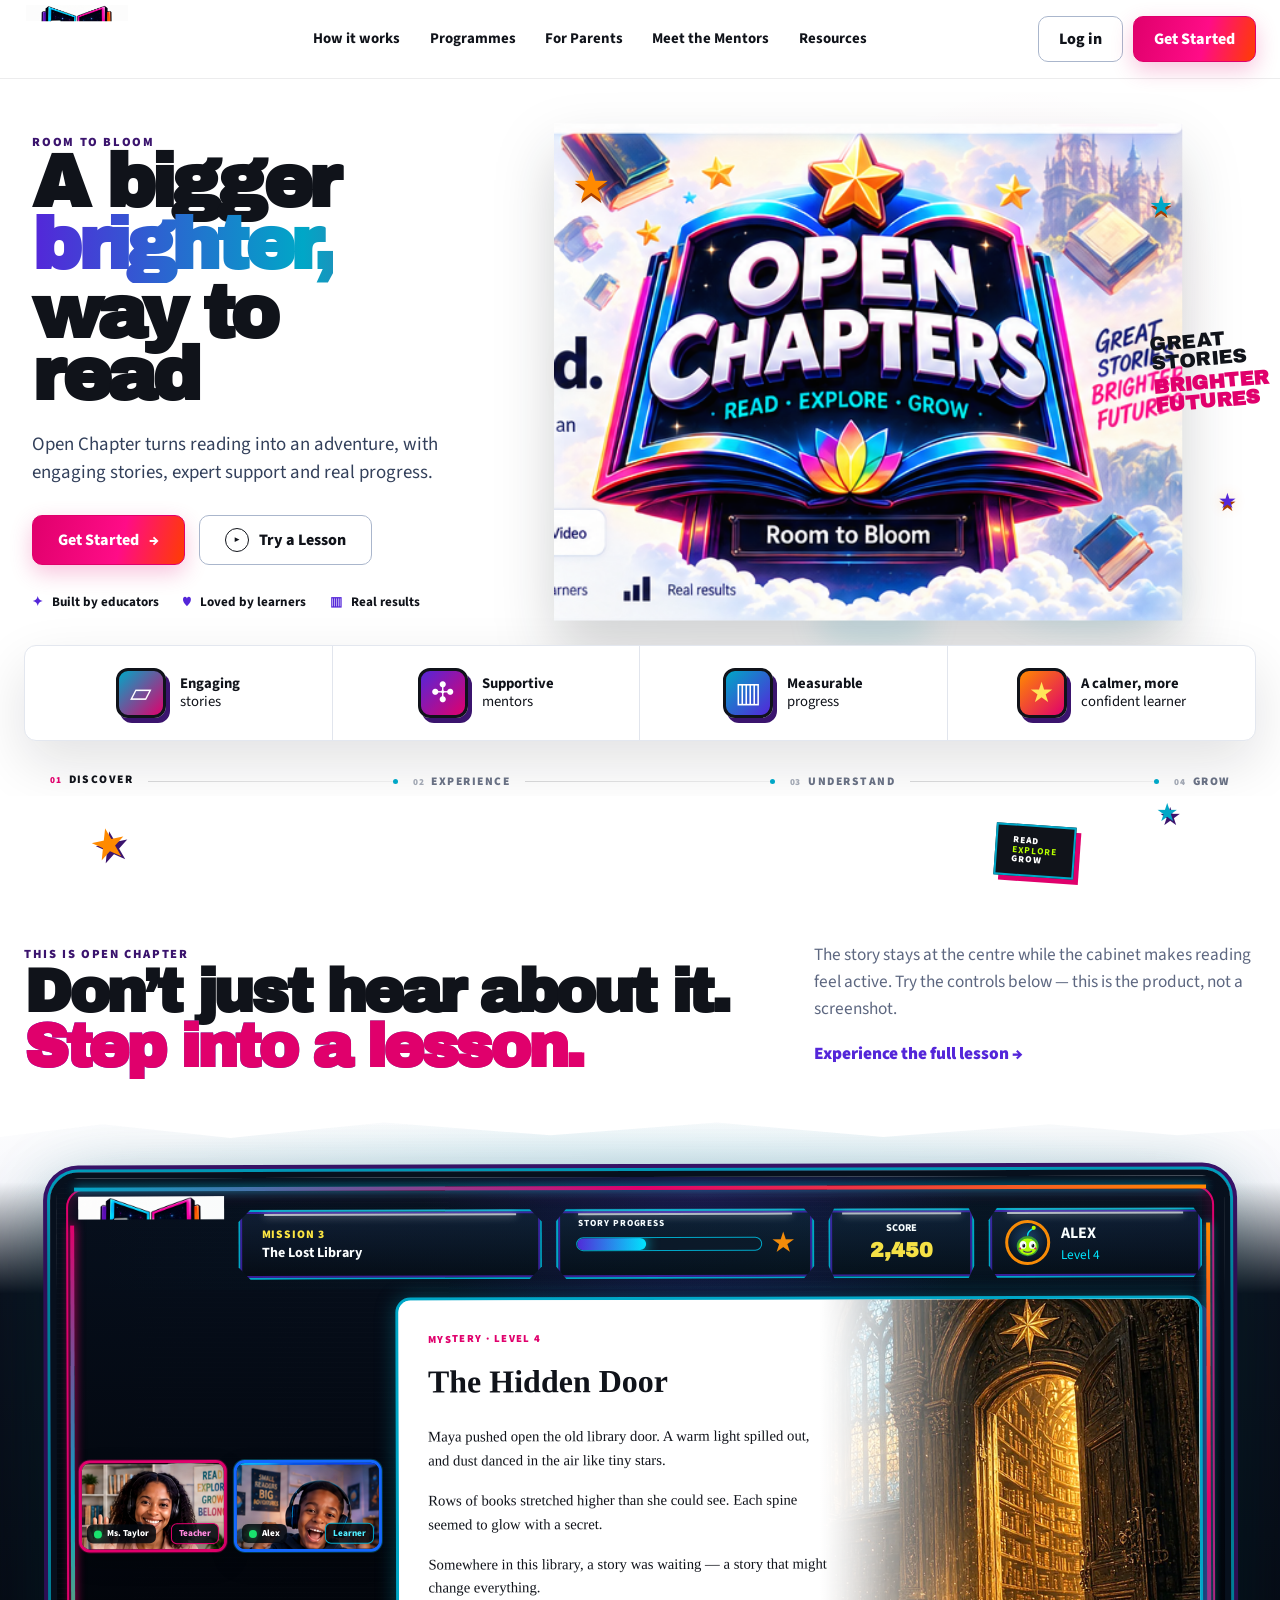
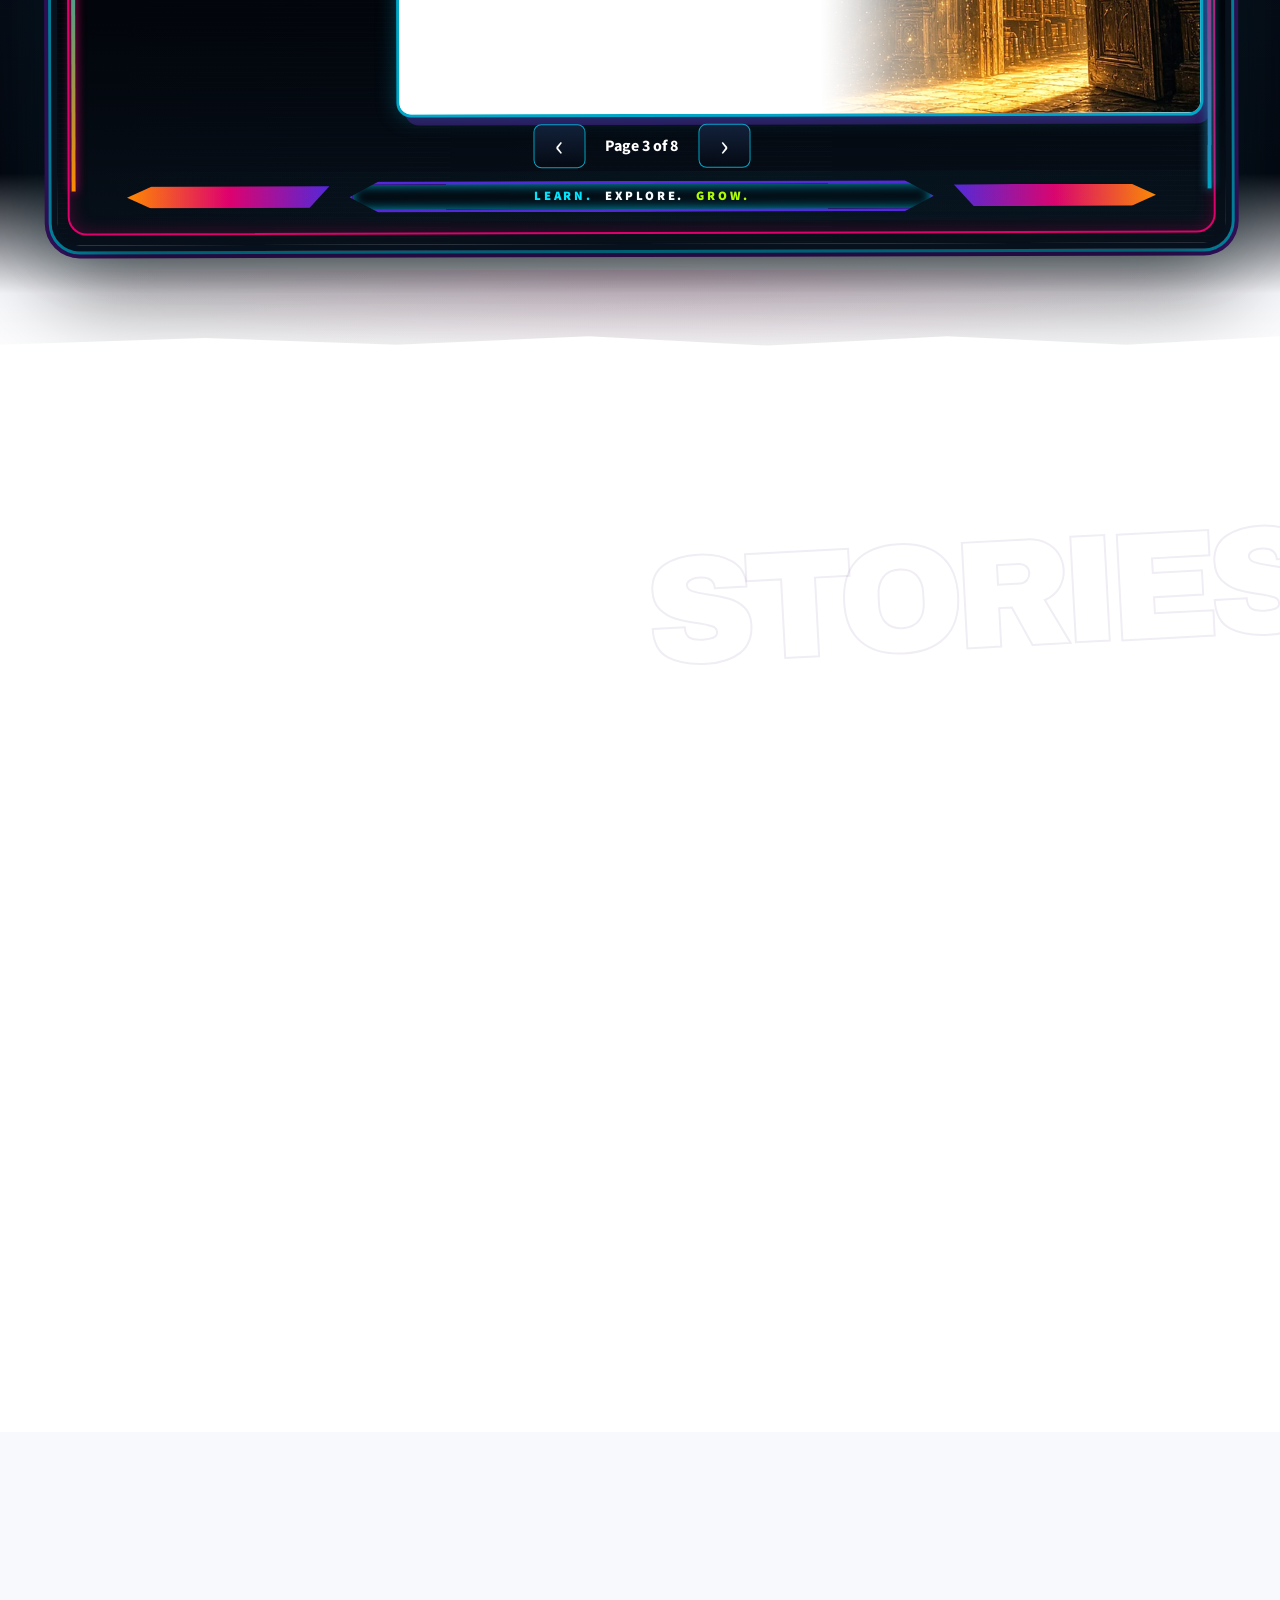
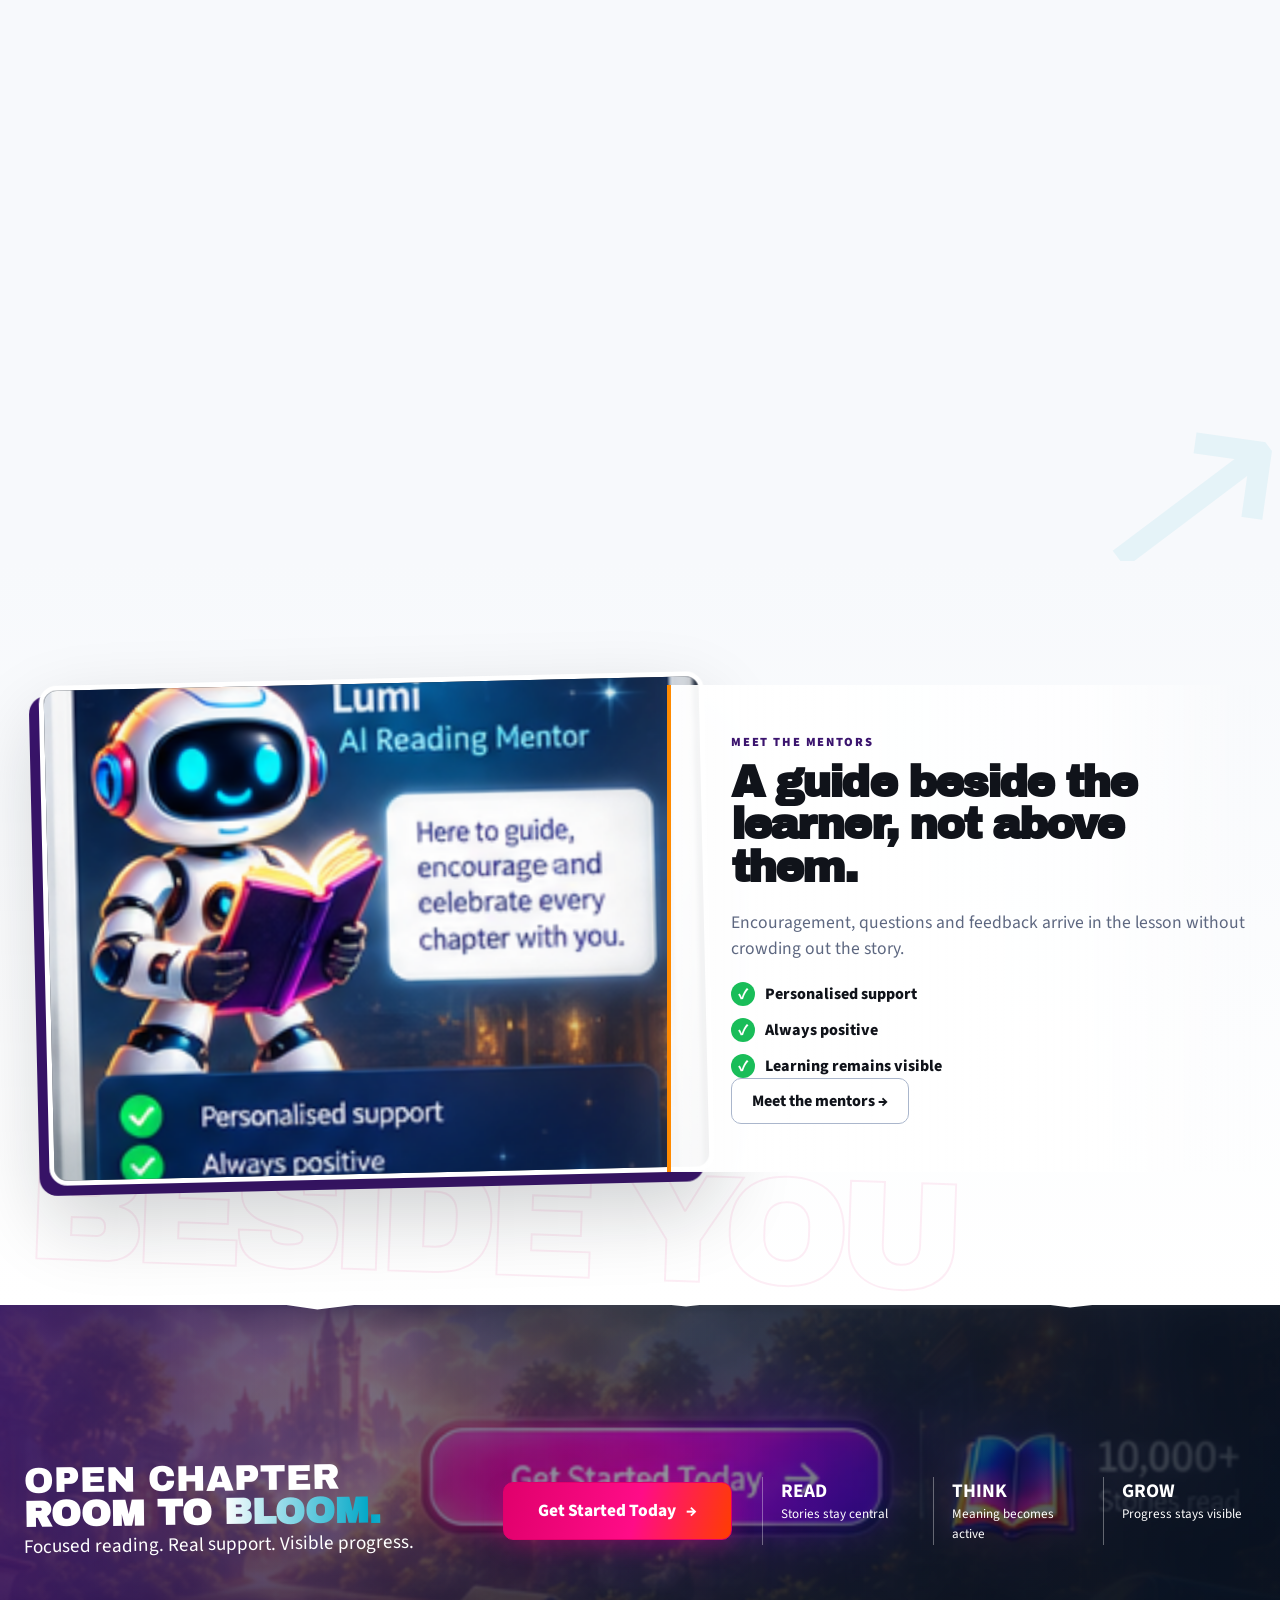
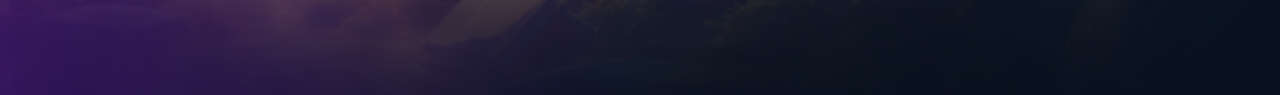
==== index.html @ ae1a86cd "Crossfade story pages so the picture and copy move together. Stack two image layers for a 900ms over" ====
<!DOCTYPE html>

<html lang="en">
<head>
<meta charset="utf-8"/>
<meta content="width=device-width,initial-scale=1" name="viewport"/>
<meta content="#ffffff" name="theme-color"/>
<title>Open Chapter — Room to Bloom</title>
<meta content="Open Chapter reading experiences with engaging stories, mentor support and visible progress." name="description"/>
<link href="https://fonts.googleapis.com" rel="preconnect"/>
<link crossorigin="" href="https://fonts.gstatic.com" rel="preconnect"/>
<link href="https://fonts.googleapis.com/css2?family=Archivo+Black&amp;family=Source+Sans+3:wght@400;600;700;800;900&amp;display=swap" rel="stylesheet"/>
<link href="css/main.css" rel="stylesheet"/>
<link href="css/design-primitives.css" rel="stylesheet"/>
<link href="css/composition-system.css" rel="stylesheet"/>
<link href="css/interaction-states.css" rel="stylesheet"/><link href="css/multipage.css" rel="stylesheet"/>
<link href="css/alive.css" rel="stylesheet"/>
<link href="css/v72-polish.css" rel="stylesheet"/>
<link href="css/v73-pacing.css" rel="stylesheet"/>
<link href="css/v77-chaos-restored.css" rel="stylesheet"/>
<link href="css/v76-lesson-rebalance.css" rel="stylesheet"/>
<link rel="stylesheet" href="css/v78-conference.css">
<link rel="stylesheet" href="css/v79-lesson-remediation.css">
</head>
<body class="home-page">
<a class="skip-link" href="#main">Skip to content</a>
<header class="site-header" data-header="">
<div class="shell header-inner">
<a aria-label="Open Chapter home" class="brand" href="index.html"><img alt="Open Chapter — Room to Bloom" src="assets/open-chapters-logo.png"/></a>
<button aria-controls="primary-nav" aria-expanded="false" class="menu-toggle" data-menu-toggle=""><span></span><span></span><span></span><b class="sr-only">Menu</b></button>
<nav class="primary-nav" data-menu="" id="primary-nav">
<a href="how-it-works.html">How it works</a><a href="programmes.html">Programmes</a><a href="parents.html">For Parents</a><a href="mentors.html">Meet the Mentors</a><a href="resources.html">Resources</a>
</nav>
<div class="header-actions"><button class="btn btn-outline">Log in</button><a class="btn btn-hot" href="get-started.html">Get Started</a></div>
</div>
</header>

<main id="main">
<section class="hero section-stage" id="top">
<div aria-hidden="true" class="hero-atmosphere"><i></i><i></i><i></i><i></i><i></i></div>
<div class="shell hero-grid">
<div class="hero-copy reveal">
<p class="eyebrow">ROOM TO BLOOM</p>
<h1>A bigger<br/><em>brighter,</em><br/>way to read</h1>
<p class="hero-lede">Open Chapter turns reading into an adventure, with engaging stories, expert support and real progress.</p>
<div class="actions"><a class="btn btn-hot btn-lg" href="#start">Get Started <span>→</span></a><a class="btn btn-outline btn-lg" href="#lesson-showcase"><span class="play">▶</span> Try a Lesson</a></div>
<div class="trust-row"><span><b>✦</b> Built by educators</span><span><b>♥</b> Loved by learners</span><span><b>▥</b> Real results</span></div>
</div>
<div class="hero-visual reveal" data-parallax-root="">
<div class="hero-glow"></div>
<img alt="Open Chapter dimensional book marquee" class="hero-art" data-parallax="0.7" src="assets/hero-brand-art.png"/>
<div class="hero-side-message"><span>GREAT<br/>STORIES</span><strong>BRIGHTER<br/>FUTURES</strong></div>
<span class="float-star star-a">★</span><span class="float-star star-b">★</span><span class="float-star star-c">★</span>
</div>
</div>
<div class="shell benefit-rail reveal" id="how">
<article><span class="object-icon object-icon-book">▱</span><p><b>Engaging</b><br/>stories</p></article>
<article><span class="object-icon object-icon-controller">✣</span><p><b>Supportive</b><br/>mentors</p></article>
<article><span class="object-icon object-icon-bars">▥</span><p><b>Measurable</b><br/>progress</p></article>
<article><span class="object-icon object-icon-star">★</span><p><b>A calmer, more</b><br/>confident learner</p></article>
</div>
</section>
<div class="narrative-thread thread-discover reveal" aria-label="Homepage sections"><a href="#top"><span>01</span>DISCOVER</a><i></i><a href="#lesson-showcase"><span>02</span>EXPERIENCE</a><i></i><a href="#programmes"><span>03</span>UNDERSTAND</a><i></i><a href="#parents"><span>04</span>GROW</a></div>
<div class="section-collision collision-hero-lesson" aria-hidden="true">
  <span class="collision-star collision-star-a">★</span>
  <span class="collision-star collision-star-b">★</span>
  <span class="collision-book">READ<br><b>EXPLORE</b><br>GROW</span>
</div>

<section class="home-lesson-showcase" id="lesson-showcase">
<div class="home-lesson-intro shell reveal">
  <div><p class="eyebrow">THIS IS OPEN CHAPTER</p><h2>Don’t just hear about it. <em>Step into a lesson.</em></h2></div>
  <div><p>The story stays at the centre while the cabinet makes reading feel active. Try the controls below — this is the product, not a screenshot.</p><a href="lesson.html">Experience the full lesson →</a></div>
</div>
<div class="home-lesson-stage">
<div class="home-lesson-aura" aria-hidden="true"></div>
<div class="shell shell-wide">
<div class="lesson-frame home-lesson-frame reveal" data-lesson="">
<div class="cabinet-rail rail-one"></div><div class="cabinet-rail rail-two"></div><div class="cabinet-rail rail-three"></div>
<header class="lesson-top">
<img alt="Open Chapter" class="lesson-logo" src="assets/open-chapters-logo.png"/>
<div class="mission plate"><span>MISSION 3</span><strong>The Lost Library</strong></div>
<div class="lesson-progress plate"><span>STORY PROGRESS</span><div class="progress-track"><i data-progress-bar=""></i></div><b>★</b></div>
<div class="score plate"><span>SCORE</span><strong data-score="">2,450</strong></div>
<div class="learner plate"><span class="avatar avatar-alien" role="img" aria-label="Friendly alien avatar"><svg viewBox="0 0 64 64" aria-hidden="true" focusable="false"><g class="alien-float"><g class="alien-antenna"><path d="M32 20c0-7 7-9 9-11" fill="none" stroke="#00e7ff" stroke-width="2.2" stroke-linecap="round"/><circle class="alien-bulb" cx="42" cy="8" r="3.4" fill="#b6ff00"/></g><ellipse cx="32" cy="38" rx="18" ry="16.5" fill="#3d9b2e"/><ellipse cx="32" cy="39" rx="15" ry="13.5" fill="#b6ff00"/><ellipse cx="24.5" cy="36" rx="5.4" ry="6.4" fill="#fff"/><ellipse cx="39.5" cy="36" rx="5.4" ry="6.4" fill="#fff"/><g class="alien-blink"><ellipse cx="25.6" cy="37.2" rx="2.4" ry="3.1" fill="#10131a"/><ellipse cx="40.6" cy="37.2" rx="2.4" ry="3.1" fill="#10131a"/><circle cx="24.6" cy="35.8" r=".9" fill="#fff"/><circle cx="39.6" cy="35.8" r=".9" fill="#fff"/></g><path d="M25.5 46c2.4 2.6 10.6 2.6 13 0" fill="none" stroke="#3b146e" stroke-width="1.8" stroke-linecap="round"/><circle cx="19.5" cy="42" r="1.7" fill="#e0006c"/><circle cx="44.5" cy="42" r="1.7" fill="#e0006c"/></g></svg></span><div><b>ALEX</b><small>Level 4</small></div></div>
</header>
<div class="lesson-body">
<aside class="mentor-zone conference-zone" aria-label="Live two-way lesson video">
<div class="conference-stack">
<figure class="conference-tile conference-teacher"><img src="assets/conference-teacher.png" alt="Ms. Taylor teaching live by video"><figcaption><span><i></i>Ms. Taylor</span><b>Teacher</b></figcaption></figure>
<figure class="conference-tile conference-learner"><img src="assets/conference-learner.png" alt="Alex enjoying the lesson at home"><figcaption><span><i></i>Alex</span><b>Learner</b></figcaption></figure>
</div>
</aside>
<article class="story-panel"><div class="story-copy"><span class="story-kicker">MYSTERY · LEVEL 4</span><h3>The Hidden Door</h3><div data-story-text=""><p>Maya pushed open the old library door. A warm light spilled out, and dust danced in the air like tiny stars.</p><p>Rows of books stretched higher than she could see. Each spine seemed to glow with a secret.</p><p>Somewhere in this library, a story was waiting — a story that might change everything.</p></div></div><div class="story-image"><img class="story-layer is-shown" alt="An open library door under a star, warm light and glowing shelves spilling into the hall" src="assets/story/page-03.webp"/><img class="story-layer" alt="" aria-hidden="true" src="assets/story/page-03.webp"/></div></article>
</div>
<div class="lesson-controls"><button aria-label="Previous page" data-prev="">‹</button><span>Page <b data-page="">3</b> of 8</span><button aria-label="Next page" data-next-small="">›</button></div>
<footer class="lesson-footer"><i></i><p><span>LEARN.</span><span>EXPLORE.</span><span>GROW.</span></p><i></i></footer>
</div>
<div class="home-lesson-exit reveal"><span>Want the room to yourself?</span><a class="btn btn-hot btn-lg" href="lesson.html">Experience the full lesson <b>→</b></a></div>
</div>
</div>
</section>

<div class="narrative-pulse reveal" aria-hidden="true"><span>UNDERSTAND</span><i></i><b>HOW THE EXPERIENCE SUPPORTS READING</b></div>
<section class="content-section programmes-section collision-section" id="programmes"><span class="edge-word edge-word-programmes" aria-hidden="true">STORIES</span>
<div class="shell"><div class="section-bar reveal"><div><p class="eyebrow">OUR PROGRAMMES</p><h2>Stories that grow with the reader.</h2></div><a href="programmes.html">View programmes →</a></div>
<div class="programme-layout reveal"><div class="programme-art"><img alt="Open Chapter learner programme artwork" src="assets/programmes-art.png"/></div><div class="programme-cards">
<article><span>AGES 6–8</span><h3>Early Readers</h3><p>Build confidence through captivating stories and supported reading.</p><a href="programmes.html">Explore <b>→</b></a></article>
<article><span>AGES 9–11</span><h3>Bolder Readers</h3><p>Explore bigger worlds and deeper ideas with a mentor beside them.</p><a href="programmes.html">Explore <b>→</b></a></article>
<article><span>AGES 12–14</span><h3>Future Thinkers</h3><p>Real stories, real skills and a brighter future built through reading.</p><a href="programmes.html">Explore <b>→</b></a></article>
</div></div>
</div>
</section>
<div class="quiet-beat shell reveal"><span>03</span><i></i><p>From the excitement of the lesson to progress you can actually see.</p></div>
<section class="content-section parent-section collision-section" id="parents"><span class="edge-mark edge-mark-parent" aria-hidden="true">↗</span><div class="shell parent-grid">
<div class="parent-copy reveal"><p class="eyebrow">FOR PARENTS</p><h2>Real progress.<br/>A <em>brighter you.</em></h2><p>Detailed progress reports, reading insights and a supportive community make the learning underneath the fun visible.</p><a class="btn btn-outline btn-lg" href="progress.html">See progress →</a></div>
<div class="parent-picture reveal"><img alt="Parent and child reading together" src="assets/parent-art.png"/></div>
</div></section>

<section class="content-section mentor-section collision-section" id="mentors"><span class="edge-word edge-word-mentor" aria-hidden="true">BESIDE YOU</span><div class="shell mentor-grid"><div class="mentor-feature reveal"><img alt="Open Chapter mentor character artwork" src="assets/mentor-art.png"/></div><div class="mentor-copy reveal"><p class="eyebrow">MEET THE MENTORS</p><h2>A guide beside the learner, not above them.</h2><p>Encouragement, questions and feedback arrive in the lesson without crowding out the story.</p><ul><li>Personalised support</li><li>Always positive</li><li>Learning remains visible</li></ul><a class="btn btn-outline" href="mentors.html">Meet the mentors →</a></div></div></section>
<section class="closing-section" id="resources"><img alt="Books and fantasy reading environment" class="closing-bg" src="assets/closing-art.png"/><div class="closing-overlay"></div><div class="shell closing-content reveal"><div><p>OPEN CHAPTER</p><h2>ROOM TO BLOOM.</h2><span>Focused reading. Real support. Visible progress.</span></div><a class="btn btn-hot btn-xl" href="get-started.html" id="start">Get Started Today <b>→</b></a><div class="closing-stats"><span><b>READ</b> Stories stay central</span><span><b>THINK</b> Meaning becomes active</span><span><b>GROW</b> Progress stays visible</span></div></div></section>
</main>
<script defer="" src="js/primitives.js"></script>
<script defer="" src="js/app.js"></script>
<script defer src="js/multipage.js"></script>
<script defer src="js/alive.js"></script>
<script defer src="js/v72-polish.js"></script>
<script defer src="js/v73-pacing.js"></script>
</body>
</html>
---- css/main.css ----
@layer reset,tokens,base,layout,components,sections,motion,responsive,utilities;
@layer reset{*,*::before,*::after{box-sizing:border-box}html{scroll-behavior:smooth}body,h1,h2,h3,h4,p,ul,ol,figure,blockquote{margin:0}ul{padding:0;list-style:none}button,input,textarea,select{font:inherit}button,a{-webkit-tap-highlight-color:transparent}img{display:block;max-width:100%}a{color:inherit;text-decoration:none}}
@layer tokens{:root{--white:#fff;--ink:#10131a;--cyan:#00a7c7;--cyan2:#00e7ff;--magenta:#e0006c;--violet:#3b146e;--violet2:#5426d9;--orange:#ff8a00;--verm:#ff3d00;--lime:#b6ff00;--paper:#f7f9fc;--line:#dfe5ee;--muted:#5d6780;--display:"Archivo Black",Impact,sans-serif;--ui:"Source Sans 3",Arial,sans-serif;--shell:1440px;--shadow:0 18px 55px rgba(16,19,26,.13);--shadow-small:0 8px 25px rgba(16,19,26,.10);--ease:cubic-bezier(.2,.8,.2,1)}}
@layer base{html{background:var(--white);color:var(--ink);font-family:var(--ui)}body{min-width:320px;background:#fff;font-size:16px;line-height:1.5;overflow-x:hidden}.shell{width:min(calc(100% - 48px),var(--shell));margin-inline:auto}.shell-wide{--shell:1540px}.sr-only{position:absolute;width:1px;height:1px;padding:0;margin:-1px;overflow:hidden;clip:rect(0,0,0,0);white-space:nowrap;border:0}.skip-link{position:fixed;z-index:9999;top:8px;left:8px;transform:translateY(-150%);background:var(--ink);color:#fff;padding:10px 16px;border-radius:8px}.skip-link:focus{transform:none}em{font-style:normal;background:linear-gradient(90deg,var(--violet2),var(--cyan),var(--magenta));-webkit-background-clip:text;background-clip:text;color:transparent}.eyebrow{font-size:.78rem;font-weight:900;letter-spacing:.13em;color:var(--violet);text-transform:uppercase}.section-intro{max-width:800px;margin:0 auto 38px;text-align:center}.section-intro h2,.section-bar h2,.parent-copy h2,.mentor-copy h2{font-family:var(--display);font-size:clamp(2rem,3.4vw,4rem);line-height:.98;letter-spacing:-.045em;margin-top:10px}.section-intro>p:last-child{max-width:680px;margin:18px auto 0;color:var(--muted);font-size:1.1rem}}
@layer components{.btn{display:inline-flex;align-items:center;justify-content:center;gap:10px;min-height:42px;padding:10px 20px;border:1.5px solid var(--ink);border-radius:10px;background:#fff;color:var(--ink);font-weight:800;cursor:pointer;transition:transform .18s var(--ease),box-shadow .18s var(--ease),filter .18s var(--ease)}.btn:hover{transform:translateY(-2px);box-shadow:var(--shadow-small)}.btn:active{transform:translateY(1px)}.btn-hot{border-color:var(--magenta);color:#fff;background:linear-gradient(105deg,var(--magenta),#ff0c87 58%,var(--verm));box-shadow:0 8px 22px rgba(224,0,108,.24)}.btn-outline{background:rgba(255,255,255,.9);border-color:#aab6cc}.btn-lg{min-height:50px;padding:12px 25px}.btn-xl{min-height:58px;padding:14px 34px;font-size:1.08rem}.actions{display:flex;gap:14px;flex-wrap:wrap;margin-top:28px}.play{display:grid;place-items:center;width:24px;height:24px;border:1px solid currentColor;border-radius:50%;font-size:.62rem}.object-icon{width:50px;height:50px;display:grid;place-items:center;font-family:var(--display);font-size:28px;color:#fff;border:3px solid var(--ink);border-radius:12px;box-shadow:4px 5px 0 var(--violet)}.object-icon-book{background:linear-gradient(135deg,var(--cyan),var(--magenta))}.object-icon-controller{background:linear-gradient(135deg,var(--violet2),var(--magenta))}.object-icon-bars{background:linear-gradient(135deg,var(--cyan),var(--violet2))}.object-icon-star{background:linear-gradient(135deg,var(--orange),var(--magenta));color:#ffe659}.plate{position:relative;background:linear-gradient(180deg,#101d33,#050a13);border:2px solid var(--cyan);box-shadow:inset 0 0 0 2px rgba(84,38,217,.65),0 0 10px rgba(0,167,199,.4);clip-path:polygon(4% 0,96% 0,100% 18%,100% 82%,96% 100%,4% 100%,0 82%,0 18%)}.plate::before{content:"";position:absolute;left:8%;right:8%;top:2px;height:2px;background:#fff;opacity:.7;box-shadow:0 0 8px #fff}}
@layer layout{.site-header{position:sticky;top:0;z-index:100;background:rgba(255,255,255,.93);backdrop-filter:blur(18px);border-bottom:1px solid rgba(16,19,26,.08);transition:box-shadow .2s}.site-header.scrolled{box-shadow:0 8px 28px rgba(16,19,26,.09)}.header-inner{height:78px;display:grid;grid-template-columns:118px 1fr auto;align-items:center;gap:26px}.brand img{width:105px;height:68px;object-fit:contain}.primary-nav{display:flex;justify-content:center;gap:clamp(18px,2.3vw,40px);font-size:.93rem;font-weight:700}.primary-nav a{position:relative;padding:8px 0}.primary-nav a::after{content:"";position:absolute;left:0;right:100%;bottom:2px;height:3px;background:linear-gradient(90deg,var(--cyan),var(--magenta));transition:right .2s}.primary-nav a:hover::after{right:0}.header-actions{display:flex;gap:10px}.menu-toggle{display:none;border:0;background:none;width:42px;height:42px;padding:8px}.menu-toggle span{display:block;height:2px;background:var(--ink);margin:6px 0}.content-section{padding:84px 0}.section-stage{position:relative}}
@layer sections{.hero{min-height:650px;padding:44px 0 18px;background:#fff;overflow:hidden}.hero::before{content:"";position:absolute;inset:0;background:radial-gradient(circle at 67% 46%,rgba(0,167,199,.07),transparent 24%),radial-gradient(circle at 80% 32%,rgba(224,0,108,.055),transparent 18%);pointer-events:none}.hero-grid{position:relative;display:grid;grid-template-columns:.78fr 1.42fr;gap:34px;align-items:center;min-height:470px}.hero-copy{z-index:3;padding-left:2%}.hero-copy h1{font-family:var(--display);font-size:clamp(3.8rem,5.8vw,6.4rem);line-height:.84;letter-spacing:-.065em}.hero-copy h1 em{display:inline-block;padding-bottom:.08em}.hero-lede{max-width:460px;margin-top:24px;font-size:1.18rem;line-height:1.48;color:#33405b}.trust-row{display:flex;gap:24px;flex-wrap:wrap;margin-top:28px;font-size:.82rem;font-weight:700}.trust-row b{color:var(--violet2);margin-right:6px}.hero-visual{position:relative;min-height:500px;display:grid;place-items:center}.hero-art{position:relative;z-index:3;width:min(90%,760px);max-height:480px;object-fit:contain;filter:drop-shadow(0 28px 28px rgba(16,19,26,.20));transform:translate(calc(var(--px,0)*8px),calc(var(--py,0)*8px));transition:transform .12s linear}.hero-glow{position:absolute;z-index:0;width:76%;height:54%;border-radius:50%;background:radial-gradient(ellipse,rgba(0,231,255,.22),rgba(224,0,108,.08) 50%,transparent 72%);filter:blur(20px)}.hero-side-message{position:absolute;z-index:4;right:0;top:42%;transform:rotate(-5deg);font-family:var(--display);line-height:.93;font-size:clamp(1rem,1.5vw,1.55rem)}.hero-side-message strong{display:block;color:var(--magenta);margin-top:5px}.float-star{position:absolute;z-index:4;color:var(--orange);font-size:42px;text-shadow:0 3px 0 #a63d00,0 0 12px rgba(255,138,0,.3)}.star-a{left:13%;top:8%}.star-b{right:12%;top:14%;font-size:26px;color:var(--cyan)}.star-c{right:4%;bottom:22%;font-size:20px;color:var(--violet2)}.hero-atmosphere i{position:absolute;border-radius:50%;background:rgba(0,167,199,.12);filter:blur(14px)}.hero-atmosphere i:nth-child(1){width:180px;height:80px;right:8%;bottom:100px}.hero-atmosphere i:nth-child(2){width:120px;height:55px;right:27%;bottom:80px}.benefit-rail{position:relative;z-index:4;display:grid;grid-template-columns:repeat(4,1fr);background:#fff;border:1px solid #e3e7ef;border-radius:12px;box-shadow:var(--shadow-small);overflow:hidden}.benefit-rail article{display:flex;align-items:center;justify-content:center;gap:14px;min-height:94px;padding:14px 22px;border-right:1px solid #e1e5ed}.benefit-rail article:last-child{border-right:0}.benefit-rail p{font-size:.92rem;line-height:1.2}.lesson-section{padding:80px 0 90px;background:linear-gradient(180deg,#fff,#f7f9fc 55%,#fff)}.lesson-frame{position:relative;width:100%;aspect-ratio:16/9.2;min-height:650px;max-height:900px;padding:18px 22px 22px;border:6px solid #07101d;border-radius:28px;background:linear-gradient(180deg,#07101e,#02050b 65%,#07101a);color:#fff;box-shadow:0 34px 80px rgba(16,19,26,.26),0 0 0 4px var(--cyan),0 0 0 8px var(--violet);overflow:hidden;isolation:isolate}.lesson-frame::before{content:"";position:absolute;inset:10px;border:2px solid var(--magenta);border-radius:19px;pointer-events:none;box-shadow:inset 0 0 18px rgba(224,0,108,.28)}.lesson-frame::after{content:"";position:absolute;inset:0;z-index:-1;background:radial-gradient(circle at 55% 0,rgba(84,38,217,.22),transparent 30%),repeating-linear-gradient(180deg,transparent 0 4px,rgba(255,255,255,.012) 5px)}.cabinet-rail{position:absolute;z-index:8;pointer-events:none}.rail-one{left:1.5%;right:1.5%;top:1.3%;height:4px;background:linear-gradient(90deg,var(--cyan),var(--magenta),var(--orange));box-shadow:0 0 10px var(--cyan)}.rail-two{left:1.2%;top:7%;bottom:8%;width:4px;background:linear-gradient(var(--magenta),var(--cyan),var(--orange));box-shadow:0 0 10px var(--magenta)}.rail-three{right:1.2%;top:7%;bottom:8%;width:4px;background:linear-gradient(var(--orange),var(--magenta),var(--cyan));box-shadow:0 0 10px var(--cyan)}.lesson-top{position:relative;z-index:10;height:15%;display:grid;grid-template-columns:13% 27% 23% 13% 19%;gap:1.25%;align-items:center}.lesson-logo{width:100%;height:100%;object-fit:contain}.mission,.lesson-progress,.score,.learner{height:72%;display:flex;align-items:center;padding:0 7%}.mission{flex-direction:column;align-items:flex-start;justify-content:center}.mission span{font-size:clamp(.6rem,.9vw,.9rem);font-weight:900;color:#ffe640;letter-spacing:.08em}.mission strong{font-size:clamp(.75rem,1.1vw,1.12rem)}.lesson-progress{gap:10px}.lesson-progress>span{position:absolute;top:10%;left:8%;font-size:.58rem;font-weight:800;letter-spacing:.1em}.progress-track{flex:1;height:14px;border:1px solid var(--cyan);border-radius:999px;background:#0b1322;overflow:hidden}.progress-track i{display:block;width:55%;height:100%;border-radius:inherit;background:linear-gradient(90deg,var(--violet2),var(--cyan2));box-shadow:0 0 14px var(--cyan2);transition:width .45s var(--ease)}.lesson-progress b{color:var(--orange);font-size:24px}.score{flex-direction:column;justify-content:center;text-align:center}.score span{font-size:.65rem;font-weight:800}.score strong{font-family:var(--display);font-size:clamp(1rem,1.6vw,1.6rem);color:#ffe340}.learner{gap:10px}.avatar{width:45px;aspect-ratio:1;border-radius:50%;display:grid;place-items:center;background:linear-gradient(135deg,var(--cyan),var(--violet2));border:3px solid var(--orange);font-family:var(--display)}.learner b,.learner small{display:block}.learner small{color:var(--cyan2)}.lesson-body{position:relative;z-index:5;height:69%;display:grid;grid-template-columns:27% minmax(0,1fr);gap:1.4%}.lesson-nav{display:flex;flex-direction:column;gap:9px;padding-top:8px}.lesson-nav button{flex:1;min-height:0;display:flex;align-items:center;gap:10px;padding:0 12px;border:1px solid #28436d;border-radius:9px;background:linear-gradient(#0b1628,#050a13);color:#fff;font-weight:700;font-size:clamp(.65rem,.9vw,.9rem);cursor:pointer;transition:.18s var(--ease)}.lesson-nav button span{width:30px;height:30px;display:grid;place-items:center;border-radius:7px;background:#111a28;color:#ffd83d;font-size:20px}.lesson-nav button:hover{transform:translateX(4px);border-color:var(--cyan)}.lesson-nav button.active{background:linear-gradient(100deg,var(--cyan),#15dfe9);color:#051018;box-shadow:0 0 15px rgba(0,231,255,.45)}.mentor-zone{position:relative;min-width:0}.speech{position:absolute;z-index:6;left:2%;right:2%;top:4%;padding:12px 12px 15px;background:#fff;color:var(--ink);border:3px solid var(--cyan);border-radius:18px 18px 18px 5px;box-shadow:0 0 0 3px rgba(255,255,255,.75),0 8px 20px rgba(0,0,0,.3);font-size:clamp(.65rem,.9vw,.9rem);line-height:1.05}.speech b,.speech span{display:block}.speech span{margin-top:3px}.mentor-image-wrap{position:absolute;inset:24% -2% 0;overflow:hidden}.mentor-crop{position:absolute;width:430%;max-width:none;height:auto;left:-115%;top:-5%;filter:drop-shadow(0 12px 8px rgba(0,0,0,.4));transform-origin:center bottom;transition:transform .25s var(--ease)}.mentor-zone:hover .mentor-crop{transform:translateY(-4px) rotate(.7deg)}.reward-star{position:absolute;left:3%;bottom:4%;font-size:46px;color:var(--cyan2);text-shadow:0 0 12px var(--cyan2),3px 3px 0 var(--violet2)}.story-panel{min-width:0;display:grid;grid-template-columns:56% 44%;margin:8px 0 4px;background:#fff;color:var(--ink);border:3px solid var(--cyan);border-radius:15px;overflow:hidden;box-shadow:0 0 20px rgba(0,167,199,.35),8px 8px 0 rgba(59,20,110,.75)}.story-copy{padding:6% 7%;overflow:auto}.story-kicker{font-size:.67rem;letter-spacing:.13em;font-weight:900;color:var(--magenta)}.story-copy h3{font-family:Georgia,serif;font-size:clamp(1.7rem,2.5vw,2.6rem);margin:8px 0 20px}.story-copy p{font-family:Georgia,serif;font-size:clamp(.9rem,1.15vw,1.15rem);line-height:1.62;margin-bottom:16px}.story-image{position:relative;overflow:hidden;background:#1a1018}.story-image img{position:absolute;width:205%;max-width:none;height:auto;right:-2%;top:-7%;transform:translateX(0);transition:transform 6s ease-out}.story-panel:hover .story-image img{transform:translateX(-3%)}.lesson-controls{position:relative;z-index:10;height:8%;display:flex;align-items:center;justify-content:center;gap:20px}.lesson-controls>button:not(.next-button){width:52px;height:44px;border:1px solid var(--cyan);border-radius:8px;background:linear-gradient(#12213a,#050a13);color:#fff;font-size:2rem;line-height:1;cursor:pointer}.lesson-controls>button:active{transform:translateY(2px)}.lesson-controls span{font-weight:700}.next-button{position:absolute;right:2%;width:18%;height:50px;border:2px solid #fff;border-radius:10px;color:#fff;background:linear-gradient(100deg,var(--magenta),#ff0c91,var(--orange));font-weight:900;font-size:1.1rem;cursor:pointer;box-shadow:0 0 18px rgba(224,0,108,.5);overflow:hidden}.next-button::before{content:"";position:absolute;inset:0;transform:translateX(-120%);background:linear-gradient(110deg,transparent,rgba(255,255,255,.35),transparent)}.next-button:hover::before{transform:translateX(120%);transition:transform .55s}.lesson-footer{position:relative;z-index:7;height:8%;display:flex;align-items:center;justify-content:center;gap:20px}.lesson-footer p{width:52%;height:62%;display:flex;align-items:center;justify-content:center;gap:12px;background:#03070e;border:3px solid var(--violet2);clip-path:polygon(5% 0,95% 0,100% 50%,95% 100%,5% 100%,0 50%);box-shadow:inset 0 0 12px var(--cyan)}.lesson-footer span{font-weight:900;letter-spacing:.22em;font-size:.8rem;color:var(--cyan2)}.lesson-footer span:nth-child(2){color:#fff}.lesson-footer span:nth-child(3){color:var(--lime)}.lesson-footer i{height:22px;width:18%;background:linear-gradient(90deg,var(--orange),var(--magenta),var(--violet2));clip-path:polygon(0 50%,12% 0,100% 0,90% 100%,12% 100%)}.lesson-footer i:last-child{transform:scaleX(-1)}.programmes-section{background:#fff}.section-bar{display:flex;justify-content:space-between;align-items:end;margin-bottom:28px}.section-bar a{font-weight:800;color:var(--violet2)}.programme-layout{display:grid;grid-template-columns:1.1fr 1fr;gap:26px}.programme-art{min-height:360px;border-radius:14px;overflow:hidden;box-shadow:var(--shadow-small)}.programme-art img{width:100%;height:100%;object-fit:cover}.programme-cards{display:grid;grid-template-columns:repeat(3,1fr);gap:14px}.programme-cards article{position:relative;padding:24px 20px 20px;border:1px solid #dfe5ee;border-radius:12px;background:#fff;box-shadow:var(--shadow-small);overflow:hidden}.programme-cards article::before{content:"";position:absolute;left:0;right:0;top:0;height:6px;background:linear-gradient(90deg,var(--cyan),var(--violet2),var(--magenta))}.programme-cards span{font-size:.72rem;font-weight:900;color:var(--orange)}.programme-cards h3{font-family:var(--display);font-size:1.45rem;line-height:1;margin:12px 0}.programme-cards p{color:var(--muted);font-size:.93rem}.programme-cards a{display:flex;justify-content:space-between;margin-top:24px;font-weight:800}.parent-section{background:#f7f9fc}.parent-grid{display:grid;grid-template-columns:.85fr 1.15fr;align-items:stretch;gap:34px}.parent-copy{padding:48px 2%}.parent-copy p:not(.eyebrow){max-width:540px;margin:20px 0 28px;color:var(--muted);font-size:1.08rem}.parent-picture{min-height:420px;border-radius:16px;overflow:hidden;box-shadow:var(--shadow)}.parent-picture img{width:100%;height:100%;object-fit:cover}.report-section{background:#fff}.report-card{padding:24px;border:1px solid #dfe5ee;border-radius:16px;background:#fff;box-shadow:var(--shadow)}.report-card>header{display:flex;align-items:center;gap:18px;padding-bottom:18px;border-bottom:1px solid #e2e6ed}.report-card>header img{width:90px;height:58px;object-fit:contain}.report-card h3{font-family:var(--display);font-size:1.45rem}.report-card header p{color:var(--muted);font-size:.82rem;text-transform:uppercase;letter-spacing:.07em}.metrics{display:grid;grid-template-columns:repeat(4,1fr);gap:14px;margin:18px 0}.metrics article{min-height:130px;padding:18px;border:1px solid #e0e5ed;border-radius:10px}.metrics b{display:block;font-family:var(--display);font-size:2rem;color:var(--violet2)}.metrics span,.metrics small{display:block}.metrics span{font-weight:800}.metrics small{margin-top:7px;color:#239f54}.report-bottom{display:grid;grid-template-columns:2.2fr .8fr;gap:16px}.chart,blockquote{padding:20px;border:1px solid #e0e5ed;border-radius:10px}.chart h4{font-family:var(--display)}.chart-grid{height:220px;margin-top:12px;background:repeating-linear-gradient(0deg,transparent 0 43px,#e7ebf1 44px),repeating-linear-gradient(90deg,transparent 0 110px,#edf0f4 111px)}.chart svg{width:100%;height:100%;overflow:visible}.chart polyline{fill:none;stroke:url(#none);stroke:var(--violet2);stroke-width:5}.chart circle{fill:#fff;stroke:var(--magenta);stroke-width:5}.report-bottom blockquote{font-size:1.08rem;font-weight:700}.report-bottom cite{display:block;margin-top:20px;font-style:normal;color:var(--muted)}.mentor-section{background:#f7f9fc}.mentor-grid{display:grid;grid-template-columns:1fr 1fr;gap:40px;align-items:center}.mentor-feature{height:430px;border-radius:18px;overflow:hidden;background:#07101e;box-shadow:var(--shadow)}.mentor-feature img{width:100%;height:100%;object-fit:cover}.mentor-copy>p:not(.eyebrow){margin:20px 0;color:var(--muted);font-size:1.1rem}.mentor-copy ul{display:grid;gap:12px}.mentor-copy li{font-weight:800}.mentor-copy li::before{content:"✓";display:inline-grid;place-items:center;width:24px;height:24px;margin-right:10px;border-radius:50%;background:#19bd59;color:#fff}.closing-section{position:relative;min-height:330px;display:grid;place-items:center;overflow:hidden;background:#09101b;color:#fff}.closing-bg{position:absolute;inset:0;width:100%;height:100%;object-fit:cover}.closing-overlay{position:absolute;inset:0;background:linear-gradient(90deg,rgba(59,20,110,.75),rgba(7,16,30,.42),rgba(7,16,30,.78))}.closing-content{position:relative;z-index:2;display:grid;grid-template-columns:1fr auto 1.1fr;gap:30px;align-items:center}.closing-content p,.closing-content h2{font-family:var(--display);font-size:clamp(1.7rem,2.8vw,3.1rem);line-height:.95}.closing-content h2{color:var(--cyan2)}.closing-content>div:first-child span{font-size:1.2rem}.closing-stats{display:grid;grid-template-columns:repeat(3,1fr);gap:18px}.closing-stats span{padding-left:18px;border-left:1px solid rgba(255,255,255,.35);font-size:.82rem}.closing-stats b{display:block;font-size:1.2rem}}
@layer motion{.reveal{opacity:0;transform:translateY(22px);transition:opacity .7s var(--ease),transform .7s var(--ease)}.reveal.in-view{opacity:1;transform:none}@keyframes edgePulse{0%,100%{filter:brightness(.85)}50%{filter:brightness(1.25)}}@keyframes starFloat{0%,100%{transform:translateY(0) rotate(-5deg)}50%{transform:translateY(-9px) rotate(5deg)}}@keyframes rewardPulse{0%,100%{transform:scale(.94);filter:brightness(.9)}50%{transform:scale(1.08);filter:brightness(1.3)}}@keyframes scorePop{0%{transform:scale(1)}40%{transform:scale(1.18);color:var(--lime)}100%{transform:scale(1)}}@media(prefers-reduced-motion:no-preference){.rail-one,.rail-two,.rail-three{animation:edgePulse 3.2s ease-in-out infinite}.float-star{animation:starFloat 3.5s ease-in-out infinite}.star-b{animation-delay:.7s}.star-c{animation-delay:1.3s}.reward-star{animation:rewardPulse 2.7s ease-in-out infinite}.score strong.pop{animation:scorePop .4s var(--ease)}}@media(prefers-reduced-motion:reduce){*,*::before,*::after{scroll-behavior:auto!important;animation-duration:.001ms!important;animation-iteration-count:1!important;transition-duration:.001ms!important}.reveal{opacity:1;transform:none}}}
@layer responsive{@media(max-width:1100px){.header-inner{grid-template-columns:100px 1fr auto}.primary-nav{gap:14px;font-size:.82rem}.hero-grid{grid-template-columns:.85fr 1.15fr}.hero-copy h1{font-size:clamp(3.5rem,6.2vw,5rem)}.lesson-frame{min-height:610px}.programme-layout{grid-template-columns:1fr}.programme-art{height:390px}.closing-content{grid-template-columns:1fr auto}.closing-stats{grid-column:1/-1}.mentor-crop{width:480%;left:-145%}}@media(max-width:820px){.shell{width:min(calc(100% - 30px),var(--shell))}.header-inner{grid-template-columns:90px 1fr auto}.menu-toggle{display:block;justify-self:end}.primary-nav{position:absolute;left:15px;right:15px;top:74px;display:none;flex-direction:column;padding:20px;background:#fff;border:1px solid #dfe5ee;border-radius:12px;box-shadow:var(--shadow)}.primary-nav.open{display:flex}.header-actions{display:none}.hero{padding-top:28px}.hero-grid{grid-template-columns:1fr}.hero-copy{text-align:center;padding:0}.hero-lede{margin-inline:auto}.actions,.trust-row{justify-content:center}.hero-visual{min-height:410px}.hero-art{width:min(94%,620px)}.hero-side-message{right:4%}.benefit-rail{grid-template-columns:repeat(2,1fr)}.benefit-rail article:nth-child(2){border-right:0}.lesson-frame{min-width:880px;min-height:560px}.shell-wide{overflow-x:auto;padding-bottom:15px}.lesson-section .section-intro{position:sticky;left:0}.programme-cards{grid-template-columns:1fr}.parent-grid,.mentor-grid{grid-template-columns:1fr}.parent-copy{padding:10px 0}.metrics{grid-template-columns:repeat(2,1fr)}.report-bottom{grid-template-columns:1fr}.closing-content{grid-template-columns:1fr;text-align:center;padding:55px 0}.closing-stats{grid-template-columns:repeat(3,1fr)}}@media(max-width:520px){.header-inner{height:68px}.brand img{width:82px;height:56px}.hero-copy h1{font-size:3.4rem}.hero-visual{min-height:330px}.hero-side-message{font-size:.8rem}.float-star{font-size:26px}.benefit-rail{grid-template-columns:1fr}.benefit-rail article{border-right:0;border-bottom:1px solid #e1e5ed;justify-content:flex-start}.section-intro h2,.section-bar h2,.parent-copy h2,.mentor-copy h2{font-size:2.2rem}.content-section{padding:58px 0}.programme-art{height:280px}.metrics{grid-template-columns:1fr}.closing-stats{grid-template-columns:1fr}.closing-stats span{border-left:0;border-top:1px solid rgba(255,255,255,.25);padding:10px 0}.btn-xl{width:100%}}}
@layer utilities{.is-hidden{display:none!important}.no-scroll{overflow:hidden}.focus-ring:focus-visible,button:focus-visible,a:focus-visible{outline:3px solid var(--cyan);outline-offset:3px}}

/* Executable atomic extension system */
.u-m-0{margin:0px}
.u-p-0{padding:0px}
.u-mt-0{margin-top:0px}
.u-mr-0{margin-right:0px}
.u-mb-0{margin-bottom:0px}
.u-ml-0{margin-left:0px}
.u-pt-0{padding-top:0px}
.u-pr-0{padding-right:0px}
.u-pb-0{padding-bottom:0px}
.u-pl-0{padding-left:0px}
.u-m-2{margin:2px}
.u-p-2{padding:2px}
.u-mt-2{margin-top:2px}
.u-mr-2{margin-right:2px}
.u-mb-2{margin-bottom:2px}
.u-ml-2{margin-left:2px}
.u-pt-2{padding-top:2px}
.u-pr-2{padding-right:2px}
.u-pb-2{padding-bottom:2px}
.u-pl-2{padding-left:2px}
.u-m-4{margin:4px}
.u-p-4{padding:4px}
.u-mt-4{margin-top:4px}
.u-mr-4{margin-right:4px}
.u-mb-4{margin-bottom:4px}
.u-ml-4{margin-left:4px}
.u-pt-4{padding-top:4px}
.u-pr-4{padding-right:4px}
.u-pb-4{padding-bottom:4px}
.u-pl-4{padding-left:4px}
.u-m-6{margin:6px}
.u-p-6{padding:6px}
.u-mt-6{margin-top:6px}
.u-mr-6{margin-right:6px}
.u-mb-6{margin-bottom:6px}
.u-ml-6{margin-left:6px}
.u-pt-6{padding-top:6px}
.u-pr-6{padding-right:6px}
.u-pb-6{padding-bottom:6px}
.u-pl-6{padding-left:6px}
.u-m-8{margin:8px}
.u-p-8{padding:8px}
.u-mt-8{margin-top:8px}
.u-mr-8{margin-right:8px}
.u-mb-8{margin-bottom:8px}
.u-ml-8{margin-left:8px}
.u-pt-8{padding-top:8px}
.u-pr-8{padding-right:8px}
.u-pb-8{padding-bottom:8px}
.u-pl-8{padding-left:8px}
.u-m-10{margin:10px}
.u-p-10{padding:10px}
.u-mt-10{margin-top:10px}
.u-mr-10{margin-right:10px}
.u-mb-10{margin-bottom:10px}
.u-ml-10{margin-left:10px}
.u-pt-10{padding-top:10px}
.u-pr-10{padding-right:10px}
.u-pb-10{padding-bottom:10px}
.u-pl-10{padding-left:10px}
.u-m-12{margin:12px}
.u-p-12{padding:12px}
.u-mt-12{margin-top:12px}
.u-mr-12{margin-right:12px}
.u-mb-12{margin-bottom:12px}
.u-ml-12{margin-left:12px}
.u-pt-12{padding-top:12px}
.u-pr-12{padding-right:12px}
.u-pb-12{padding-bottom:12px}
.u-pl-12{padding-left:12px}
.u-m-14{margin:14px}
.u-p-14{padding:14px}
.u-mt-14{margin-top:14px}
.u-mr-14{margin-right:14px}
.u-mb-14{margin-bottom:14px}
.u-ml-14{margin-left:14px}
.u-pt-14{padding-top:14px}
.u-pr-14{padding-right:14px}
.u-pb-14{padding-bottom:14px}
.u-pl-14{padding-left:14px}
.u-m-16{margin:16px}
.u-p-16{padding:16px}
.u-mt-16{margin-top:16px}
.u-mr-16{margin-right:16px}
.u-mb-16{margin-bottom:16px}
.u-ml-16{margin-left:16px}
.u-pt-16{padding-top:16px}
.u-pr-16{padding-right:16px}
.u-pb-16{padding-bottom:16px}
.u-pl-16{padding-left:16px}
.u-m-18{margin:18px}
.u-p-18{padding:18px}
.u-mt-18{margin-top:18px}
.u-mr-18{margin-right:18px}
.u-mb-18{margin-bottom:18px}
.u-ml-18{margin-left:18px}
.u-pt-18{padding-top:18px}
.u-pr-18{padding-right:18px}
.u-pb-18{padding-bottom:18px}
.u-pl-18{padding-left:18px}
.u-m-20{margin:20px}
.u-p-20{padding:20px}
.u-mt-20{margin-top:20px}
.u-mr-20{margin-right:20px}
.u-mb-20{margin-bottom:20px}
.u-ml-20{margin-left:20px}
.u-pt-20{padding-top:20px}
.u-pr-20{padding-right:20px}
.u-pb-20{padding-bottom:20px}
.u-pl-20{padding-left:20px}
.u-m-22{margin:22px}
.u-p-22{padding:22px}
.u-mt-22{margin-top:22px}
.u-mr-22{margin-right:22px}
.u-mb-22{margin-bottom:22px}
.u-ml-22{margin-left:22px}
.u-pt-22{padding-top:22px}
.u-pr-22{padding-right:22px}
.u-pb-22{padding-bottom:22px}
.u-pl-22{padding-left:22px}
.u-m-24{margin:24px}
.u-p-24{padding:24px}
.u-mt-24{margin-top:24px}
.u-mr-24{margin-right:24px}
.u-mb-24{margin-bottom:24px}
.u-ml-24{margin-left:24px}
.u-pt-24{padding-top:24px}
.u-pr-24{padding-right:24px}
.u-pb-24{padding-bottom:24px}
.u-pl-24{padding-left:24px}
.u-m-26{margin:26px}
.u-p-26{padding:26px}
.u-mt-26{margin-top:26px}
.u-mr-26{margin-right:26px}
.u-mb-26{margin-bottom:26px}
.u-ml-26{margin-left:26px}
.u-pt-26{padding-top:26px}
.u-pr-26{padding-right:26px}
.u-pb-26{padding-bottom:26px}
.u-pl-26{padding-left:26px}
.u-m-28{margin:28px}
.u-p-28{padding:28px}
.u-mt-28{margin-top:28px}
.u-mr-28{margin-right:28px}
.u-mb-28{margin-bottom:28px}
.u-ml-28{margin-left:28px}
.u-pt-28{padding-top:28px}
.u-pr-28{padding-right:28px}
.u-pb-28{padding-bottom:28px}
.u-pl-28{padding-left:28px}
.u-m-30{margin:30px}
.u-p-30{padding:30px}
.u-mt-30{margin-top:30px}
.u-mr-30{margin-right:30px}
.u-mb-30{margin-bottom:30px}
.u-ml-30{margin-left:30px}
.u-pt-30{padding-top:30px}
.u-pr-30{padding-right:30px}
.u-pb-30{padding-bottom:30px}
.u-pl-30{padding-left:30px}
.u-m-32{margin:32px}
.u-p-32{padding:32px}
.u-mt-32{margin-top:32px}
.u-mr-32{margin-right:32px}
.u-mb-32{margin-bottom:32px}
.u-ml-32{margin-left:32px}
.u-pt-32{padding-top:32px}
.u-pr-32{padding-right:32px}
.u-pb-32{padding-bottom:32px}
.u-pl-32{padding-left:32px}
.u-m-34{margin:34px}
.u-p-34{padding:34px}
.u-mt-34{margin-top:34px}
.u-mr-34{margin-right:34px}
.u-mb-34{margin-bottom:34px}
.u-ml-34{margin-left:34px}
.u-pt-34{padding-top:34px}
.u-pr-34{padding-right:34px}
.u-pb-34{padding-bottom:34px}
.u-pl-34{padding-left:34px}
.u-m-36{margin:36px}
.u-p-36{padding:36px}
.u-mt-36{margin-top:36px}
.u-mr-36{margin-right:36px}
.u-mb-36{margin-bottom:36px}
.u-ml-36{margin-left:36px}
.u-pt-36{padding-top:36px}
.u-pr-36{padding-right:36px}
.u-pb-36{padding-bottom:36px}
.u-pl-36{padding-left:36px}
.u-m-38{margin:38px}
.u-p-38{padding:38px}
.u-mt-38{margin-top:38px}
.u-mr-38{margin-right:38px}
.u-mb-38{margin-bottom:38px}
.u-ml-38{margin-left:38px}
.u-pt-38{padding-top:38px}
.u-pr-38{padding-right:38px}
.u-pb-38{padding-bottom:38px}
.u-pl-38{padding-left:38px}
.u-m-40{margin:40px}
.u-p-40{padding:40px}
.u-mt-40{margin-top:40px}
.u-mr-40{margin-right:40px}
.u-mb-40{margin-bottom:40px}
.u-ml-40{margin-left:40px}
.u-pt-40{padding-top:40px}
.u-pr-40{padding-right:40px}
.u-pb-40{padding-bottom:40px}
.u-pl-40{padding-left:40px}
.u-m-42{margin:42px}
.u-p-42{padding:42px}
.u-mt-42{margin-top:42px}
.u-mr-42{margin-right:42px}
.u-mb-42{margin-bottom:42px}
.u-ml-42{margin-left:42px}
.u-pt-42{padding-top:42px}
.u-pr-42{padding-right:42px}
.u-pb-42{padding-bottom:42px}
.u-pl-42{padding-left:42px}
.u-m-44{margin:44px}
.u-p-44{padding:44px}
.u-mt-44{margin-top:44px}
.u-mr-44{margin-right:44px}
.u-mb-44{margin-bottom:44px}
.u-ml-44{margin-left:44px}
.u-pt-44{padding-top:44px}
.u-pr-44{padding-right:44px}
.u-pb-44{padding-bottom:44px}
.u-pl-44{padding-left:44px}
.u-m-46{margin:46px}
.u-p-46{padding:46px}
.u-mt-46{margin-top:46px}
.u-mr-46{margin-right:46px}
.u-mb-46{margin-bottom:46px}
.u-ml-46{margin-left:46px}
.u-pt-46{padding-top:46px}
.u-pr-46{padding-right:46px}
.u-pb-46{padding-bottom:46px}
.u-pl-46{padding-left:46px}
.u-m-48{margin:48px}
.u-p-48{padding:48px}
.u-mt-48{margin-top:48px}
.u-mr-48{margin-right:48px}
.u-mb-48{margin-bottom:48px}
.u-ml-48{margin-left:48px}
.u-pt-48{padding-top:48px}
.u-pr-48{padding-right:48px}
.u-pb-48{padding-bottom:48px}
.u-pl-48{padding-left:48px}
.u-m-50{margin:50px}
.u-p-50{padding:50px}
.u-mt-50{margin-top:50px}
.u-mr-50{margin-right:50px}
.u-mb-50{margin-bottom:50px}
.u-ml-50{margin-left:50px}
.u-pt-50{padding-top:50px}
.u-pr-50{padding-right:50px}
.u-pb-50{padding-bottom:50px}
.u-pl-50{padding-left:50px}
.u-m-52{margin:52px}
.u-p-52{padding:52px}
.u-mt-52{margin-top:52px}
.u-mr-52{margin-right:52px}
.u-mb-52{margin-bottom:52px}
.u-ml-52{margin-left:52px}
.u-pt-52{padding-top:52px}
.u-pr-52{padding-right:52px}
.u-pb-52{padding-bottom:52px}
.u-pl-52{padding-left:52px}
.u-m-54{margin:54px}
.u-p-54{padding:54px}
.u-mt-54{margin-top:54px}
.u-mr-54{margin-right:54px}
.u-mb-54{margin-bottom:54px}
.u-ml-54{margin-left:54px}
.u-pt-54{padding-top:54px}
.u-pr-54{padding-right:54px}
.u-pb-54{padding-bottom:54px}
.u-pl-54{padding-left:54px}
.u-m-56{margin:56px}
.u-p-56{padding:56px}
.u-mt-56{margin-top:56px}
.u-mr-56{margin-right:56px}
.u-mb-56{margin-bottom:56px}
.u-ml-56{margin-left:56px}
.u-pt-56{padding-top:56px}
.u-pr-56{padding-right:56px}
.u-pb-56{padding-bottom:56px}
.u-pl-56{padding-left:56px}
.u-m-58{margin:58px}
.u-p-58{padding:58px}
.u-mt-58{margin-top:58px}
.u-mr-58{margin-right:58px}
.u-mb-58{margin-bottom:58px}
.u-ml-58{margin-left:58px}
.u-pt-58{padding-top:58px}
.u-pr-58{padding-right:58px}
.u-pb-58{padding-bottom:58px}
.u-pl-58{padding-left:58px}
.u-m-60{margin:60px}
.u-p-60{padding:60px}
.u-mt-60{margin-top:60px}
.u-mr-60{margin-right:60px}
.u-mb-60{margin-bottom:60px}
.u-ml-60{margin-left:60px}
.u-pt-60{padding-top:60px}
.u-pr-60{padding-right:60px}
.u-pb-60{padding-bottom:60px}
.u-pl-60{padding-left:60px}
.u-m-62{margin:62px}
.u-p-62{padding:62px}
.u-mt-62{margin-top:62px}
.u-mr-62{margin-right:62px}
.u-mb-62{margin-bottom:62px}
.u-ml-62{margin-left:62px}
.u-pt-62{padding-top:62px}
.u-pr-62{padding-right:62px}
.u-pb-62{padding-bottom:62px}
.u-pl-62{padding-left:62px}
.u-m-64{margin:64px}
.u-p-64{padding:64px}
.u-mt-64{margin-top:64px}
.u-mr-64{margin-right:64px}
.u-mb-64{margin-bottom:64px}
.u-ml-64{margin-left:64px}
.u-pt-64{padding-top:64px}
.u-pr-64{padding-right:64px}
.u-pb-64{padding-bottom:64px}
.u-pl-64{padding-left:64px}
.u-m-66{margin:66px}
.u-p-66{padding:66px}
.u-mt-66{margin-top:66px}
.u-mr-66{margin-right:66px}
.u-mb-66{margin-bottom:66px}
.u-ml-66{margin-left:66px}
.u-pt-66{padding-top:66px}
.u-pr-66{padding-right:66px}
.u-pb-66{padding-bottom:66px}
.u-pl-66{padding-left:66px}
.u-m-68{margin:68px}
.u-p-68{padding:68px}
.u-mt-68{margin-top:68px}
.u-mr-68{margin-right:68px}
.u-mb-68{margin-bottom:68px}
.u-ml-68{margin-left:68px}
.u-pt-68{padding-top:68px}
.u-pr-68{padding-right:68px}
.u-pb-68{padding-bottom:68px}
.u-pl-68{padding-left:68px}
.u-m-70{margin:70px}
.u-p-70{padding:70px}
.u-mt-70{margin-top:70px}
.u-mr-70{margin-right:70px}
.u-mb-70{margin-bottom:70px}
.u-ml-70{margin-left:70px}
.u-pt-70{padding-top:70px}
.u-pr-70{padding-right:70px}
.u-pb-70{padding-bottom:70px}
.u-pl-70{padding-left:70px}
.u-m-72{margin:72px}
.u-p-72{padding:72px}
.u-mt-72{margin-top:72px}
.u-mr-72{margin-right:72px}
.u-mb-72{margin-bottom:72px}
.u-ml-72{margin-left:72px}
.u-pt-72{padding-top:72px}
.u-pr-72{padding-right:72px}
.u-pb-72{padding-bottom:72px}
.u-pl-72{padding-left:72px}
.u-m-74{margin:74px}
.u-p-74{padding:74px}
.u-mt-74{margin-top:74px}
.u-mr-74{margin-right:74px}
.u-mb-74{margin-bottom:74px}
.u-ml-74{margin-left:74px}
.u-pt-74{padding-top:74px}
.u-pr-74{padding-right:74px}
.u-pb-74{padding-bottom:74px}
.u-pl-74{padding-left:74px}
.u-m-76{margin:76px}
.u-p-76{padding:76px}
.u-mt-76{margin-top:76px}
.u-mr-76{margin-right:76px}
.u-mb-76{margin-bottom:76px}
.u-ml-76{margin-left:76px}
.u-pt-76{padding-top:76px}
.u-pr-76{padding-right:76px}
.u-pb-76{padding-bottom:76px}
.u-pl-76{padding-left:76px}
.u-m-78{margin:78px}
.u-p-78{padding:78px}
.u-mt-78{margin-top:78px}
.u-mr-78{margin-right:78px}
.u-mb-78{margin-bottom:78px}
.u-ml-78{margin-left:78px}
.u-pt-78{padding-top:78px}
.u-pr-78{padding-right:78px}
.u-pb-78{padding-bottom:78px}
.u-pl-78{padding-left:78px}
.u-m-80{margin:80px}
.u-p-80{padding:80px}
.u-mt-80{margin-top:80px}
.u-mr-80{margin-right:80px}
.u-mb-80{margin-bottom:80px}
.u-ml-80{margin-left:80px}
.u-pt-80{padding-top:80px}
.u-pr-80{padding-right:80px}
.u-pb-80{padding-bottom:80px}
.u-pl-80{padding-left:80px}
.u-m-82{margin:82px}
.u-p-82{padding:82px}
.u-mt-82{margin-top:82px}
.u-mr-82{margin-right:82px}
.u-mb-82{margin-bottom:82px}
.u-ml-82{margin-left:82px}
.u-pt-82{padding-top:82px}
.u-pr-82{padding-right:82px}
.u-pb-82{padding-bottom:82px}
.u-pl-82{padding-left:82px}
.u-m-84{margin:84px}
.u-p-84{padding:84px}
.u-mt-84{margin-top:84px}
.u-mr-84{margin-right:84px}
.u-mb-84{margin-bottom:84px}
.u-ml-84{margin-left:84px}
.u-pt-84{padding-top:84px}
.u-pr-84{padding-right:84px}
.u-pb-84{padding-bottom:84px}
.u-pl-84{padding-left:84px}
.u-m-86{margin:86px}
.u-p-86{padding:86px}
.u-mt-86{margin-top:86px}
.u-mr-86{margin-right:86px}
.u-mb-86{margin-bottom:86px}
.u-ml-86{margin-left:86px}
.u-pt-86{padding-top:86px}
.u-pr-86{padding-right:86px}
.u-pb-86{padding-bottom:86px}
.u-pl-86{padding-left:86px}
.u-m-88{margin:88px}
.u-p-88{padding:88px}
.u-mt-88{margin-top:88px}
.u-mr-88{margin-right:88px}
.u-mb-88{margin-bottom:88px}
.u-ml-88{margin-left:88px}
.u-pt-88{padding-top:88px}
.u-pr-88{padding-right:88px}
.u-pb-88{padding-bottom:88px}
.u-pl-88{padding-left:88px}
.u-m-90{margin:90px}
.u-p-90{padding:90px}
.u-mt-90{margin-top:90px}
.u-mr-90{margin-right:90px}
.u-mb-90{margin-bottom:90px}
.u-ml-90{margin-left:90px}
.u-pt-90{padding-top:90px}
.u-pr-90{padding-right:90px}
.u-pb-90{padding-bottom:90px}
.u-pl-90{padding-left:90px}
.u-m-92{margin:92px}
.u-p-92{padding:92px}
.u-mt-92{margin-top:92px}
.u-mr-92{margin-right:92px}
.u-mb-92{margin-bottom:92px}
.u-ml-92{margin-left:92px}
.u-pt-92{padding-top:92px}
.u-pr-92{padding-right:92px}
.u-pb-92{padding-bottom:92px}
.u-pl-92{padding-left:92px}
.u-m-94{margin:94px}
.u-p-94{padding:94px}
.u-mt-94{margin-top:94px}
.u-mr-94{margin-right:94px}
.u-mb-94{margin-bottom:94px}
.u-ml-94{margin-left:94px}
.u-pt-94{padding-top:94px}
.u-pr-94{padding-right:94px}
.u-pb-94{padding-bottom:94px}
.u-pl-94{padding-left:94px}
.u-m-96{margin:96px}
.u-p-96{padding:96px}
.u-mt-96{margin-top:96px}
.u-mr-96{margin-right:96px}
.u-mb-96{margin-bottom:96px}
.u-ml-96{margin-left:96px}
.u-pt-96{padding-top:96px}
.u-pr-96{padding-right:96px}
.u-pb-96{padding-bottom:96px}
.u-pl-96{padding-left:96px}
.u-m-98{margin:98px}
.u-p-98{padding:98px}
.u-mt-98{margin-top:98px}
.u-mr-98{margin-right:98px}
.u-mb-98{margin-bottom:98px}
.u-ml-98{margin-left:98px}
.u-pt-98{padding-top:98px}
.u-pr-98{padding-right:98px}
.u-pb-98{padding-bottom:98px}
.u-pl-98{padding-left:98px}
.u-m-100{margin:100px}
.u-p-100{padding:100px}
.u-mt-100{margin-top:100px}
.u-mr-100{margin-right:100px}
.u-mb-100{margin-bottom:100px}
.u-ml-100{margin-left:100px}
.u-pt-100{padding-top:100px}
.u-pr-100{padding-right:100px}
.u-pb-100{padding-bottom:100px}
.u-pl-100{padding-left:100px}
.u-m-102{margin:102px}
.u-p-102{padding:102px}
.u-mt-102{margin-top:102px}
.u-mr-102{margin-right:102px}
.u-mb-102{margin-bottom:102px}
.u-ml-102{margin-left:102px}
.u-pt-102{padding-top:102px}
.u-pr-102{padding-right:102px}
.u-pb-102{padding-bottom:102px}
.u-pl-102{padding-left:102px}
.u-m-104{margin:104px}
.u-p-104{padding:104px}
.u-mt-104{margin-top:104px}
.u-mr-104{margin-right:104px}
.u-mb-104{margin-bottom:104px}
.u-ml-104{margin-left:104px}
.u-pt-104{padding-top:104px}
.u-pr-104{padding-right:104px}
.u-pb-104{padding-bottom:104px}
.u-pl-104{padding-left:104px}
.u-m-106{margin:106px}
.u-p-106{padding:106px}
.u-mt-106{margin-top:106px}
.u-mr-106{margin-right:106px}
.u-mb-106{margin-bottom:106px}
.u-ml-106{margin-left:106px}
.u-pt-106{padding-top:106px}
.u-pr-106{padding-right:106px}
.u-pb-106{padding-bottom:106px}
.u-pl-106{padding-left:106px}
.u-m-108{margin:108px}
.u-p-108{padding:108px}
.u-mt-108{margin-top:108px}
.u-mr-108{margin-right:108px}
.u-mb-108{margin-bottom:108px}
.u-ml-108{margin-left:108px}
.u-pt-108{padding-top:108px}
.u-pr-108{padding-right:108px}
.u-pb-108{padding-bottom:108px}
.u-pl-108{padding-left:108px}
.u-m-110{margin:110px}
.u-p-110{padding:110px}
.u-mt-110{margin-top:110px}
.u-mr-110{margin-right:110px}
.u-mb-110{margin-bottom:110px}
.u-ml-110{margin-left:110px}
.u-pt-110{padding-top:110px}
.u-pr-110{padding-right:110px}
.u-pb-110{padding-bottom:110px}
.u-pl-110{padding-left:110px}
.u-m-112{margin:112px}
.u-p-112{padding:112px}
.u-mt-112{margin-top:112px}
.u-mr-112{margin-right:112px}
.u-mb-112{margin-bottom:112px}
.u-ml-112{margin-left:112px}
.u-pt-112{padding-top:112px}
.u-pr-112{padding-right:112px}
.u-pb-112{padding-bottom:112px}
.u-pl-112{padding-left:112px}
.u-m-114{margin:114px}
.u-p-114{padding:114px}
.u-mt-114{margin-top:114px}
.u-mr-114{margin-right:114px}
.u-mb-114{margin-bottom:114px}
.u-ml-114{margin-left:114px}
.u-pt-114{padding-top:114px}
.u-pr-114{padding-right:114px}
.u-pb-114{padding-bottom:114px}
.u-pl-114{padding-left:114px}
.u-m-116{margin:116px}
.u-p-116{padding:116px}
.u-mt-116{margin-top:116px}
.u-mr-116{margin-right:116px}
.u-mb-116{margin-bottom:116px}
.u-ml-116{margin-left:116px}
.u-pt-116{padding-top:116px}
.u-pr-116{padding-right:116px}
.u-pb-116{padding-bottom:116px}
.u-pl-116{padding-left:116px}
.u-m-118{margin:118px}
.u-p-118{padding:118px}
.u-mt-118{margin-top:118px}
.u-mr-118{margin-right:118px}
.u-mb-118{margin-bottom:118px}
.u-ml-118{margin-left:118px}
.u-pt-118{padding-top:118px}
.u-pr-118{padding-right:118px}
.u-pb-118{padding-bottom:118px}
.u-pl-118{padding-left:118px}
.u-m-120{margin:120px}
.u-p-120{padding:120px}
.u-mt-120{margin-top:120px}
.u-mr-120{margin-right:120px}
.u-mb-120{margin-bottom:120px}
.u-ml-120{margin-left:120px}
.u-pt-120{padding-top:120px}
.u-pr-120{padding-right:120px}
.u-pb-120{padding-bottom:120px}
.u-pl-120{padding-left:120px}
.u-m-122{margin:122px}
.u-p-122{padding:122px}
.u-mt-122{margin-top:122px}
.u-mr-122{margin-right:122px}
.u-mb-122{margin-bottom:122px}
.u-ml-122{margin-left:122px}
.u-pt-122{padding-top:122px}
.u-pr-122{padding-right:122px}
.u-pb-122{padding-bottom:122px}
.u-pl-122{padding-left:122px}
.u-m-124{margin:124px}
.u-p-124{padding:124px}
.u-mt-124{margin-top:124px}
.u-mr-124{margin-right:124px}
.u-mb-124{margin-bottom:124px}
.u-ml-124{margin-left:124px}
.u-pt-124{padding-top:124px}
.u-pr-124{padding-right:124px}
.u-pb-124{padding-bottom:124px}
.u-pl-124{padding-left:124px}
.u-m-126{margin:126px}
.u-p-126{padding:126px}
.u-mt-126{margin-top:126px}
.u-mr-126{margin-right:126px}
.u-mb-126{margin-bottom:126px}
.u-ml-126{margin-left:126px}
.u-pt-126{padding-top:126px}
.u-pr-126{padding-right:126px}
.u-pb-126{padding-bottom:126px}
.u-pl-126{padding-left:126px}
.u-m-128{margin:128px}
.u-p-128{padding:128px}
.u-mt-128{margin-top:128px}
.u-mr-128{margin-right:128px}
.u-mb-128{margin-bottom:128px}
.u-ml-128{margin-left:128px}
.u-pt-128{padding-top:128px}
.u-pr-128{padding-right:128px}
.u-pb-128{padding-bottom:128px}
.u-pl-128{padding-left:128px}
.u-m-130{margin:130px}
.u-p-130{padding:130px}
.u-mt-130{margin-top:130px}
.u-mr-130{margin-right:130px}
.u-mb-130{margin-bottom:130px}
.u-ml-130{margin-left:130px}
.u-pt-130{padding-top:130px}
.u-pr-130{padding-right:130px}
.u-pb-130{padding-bottom:130px}
.u-pl-130{padding-left:130px}
.u-m-132{margin:132px}
.u-p-132{padding:132px}
.u-mt-132{margin-top:132px}
.u-mr-132{margin-right:132px}
.u-mb-132{margin-bottom:132px}
.u-ml-132{margin-left:132px}
.u-pt-132{padding-top:132px}
.u-pr-132{padding-right:132px}
.u-pb-132{padding-bottom:132px}
.u-pl-132{padding-left:132px}
.u-m-134{margin:134px}
.u-p-134{padding:134px}
.u-mt-134{margin-top:134px}
.u-mr-134{margin-right:134px}
.u-mb-134{margin-bottom:134px}
.u-ml-134{margin-left:134px}
.u-pt-134{padding-top:134px}
.u-pr-134{padding-right:134px}
.u-pb-134{padding-bottom:134px}
.u-pl-134{padding-left:134px}
.u-m-136{margin:136px}
.u-p-136{padding:136px}
.u-mt-136{margin-top:136px}
.u-mr-136{margin-right:136px}
.u-mb-136{margin-bottom:136px}
.u-ml-136{margin-left:136px}
.u-pt-136{padding-top:136px}
.u-pr-136{padding-right:136px}
.u-pb-136{padding-bottom:136px}
.u-pl-136{padding-left:136px}
.u-m-138{margin:138px}
.u-p-138{padding:138px}
.u-mt-138{margin-top:138px}
.u-mr-138{margin-right:138px}
.u-mb-138{margin-bottom:138px}
.u-ml-138{margin-left:138px}
.u-pt-138{padding-top:138px}
.u-pr-138{padding-right:138px}
.u-pb-138{padding-bottom:138px}
.u-pl-138{padding-left:138px}
.u-m-140{margin:140px}
.u-p-140{padding:140px}
.u-mt-140{margin-top:140px}
.u-mr-140{margin-right:140px}
.u-mb-140{margin-bottom:140px}
.u-ml-140{margin-left:140px}
.u-pt-140{padding-top:140px}
.u-pr-140{padding-right:140px}
.u-pb-140{padding-bottom:140px}
.u-pl-140{padding-left:140px}
.u-m-142{margin:142px}
.u-p-142{padding:142px}
.u-mt-142{margin-top:142px}
.u-mr-142{margin-right:142px}
.u-mb-142{margin-bottom:142px}
.u-ml-142{margin-left:142px}
.u-pt-142{padding-top:142px}
.u-pr-142{padding-right:142px}
.u-pb-142{padding-bottom:142px}
.u-pl-142{padding-left:142px}
.u-m-144{margin:144px}
.u-p-144{padding:144px}
.u-mt-144{margin-top:144px}
.u-mr-144{margin-right:144px}
.u-mb-144{margin-bottom:144px}
.u-ml-144{margin-left:144px}
.u-pt-144{padding-top:144px}
.u-pr-144{padding-right:144px}
.u-pb-144{padding-bottom:144px}
.u-pl-144{padding-left:144px}
.u-m-146{margin:146px}
.u-p-146{padding:146px}
.u-mt-146{margin-top:146px}
.u-mr-146{margin-right:146px}
.u-mb-146{margin-bottom:146px}
.u-ml-146{margin-left:146px}
.u-pt-146{padding-top:146px}
.u-pr-146{padding-right:146px}
.u-pb-146{padding-bottom:146px}
.u-pl-146{padding-left:146px}
.u-m-148{margin:148px}
.u-p-148{padding:148px}
.u-mt-148{margin-top:148px}
.u-mr-148{margin-right:148px}
.u-mb-148{margin-bottom:148px}
.u-ml-148{margin-left:148px}
.u-pt-148{padding-top:148px}
.u-pr-148{padding-right:148px}
.u-pb-148{padding-bottom:148px}
.u-pl-148{padding-left:148px}
.u-m-150{margin:150px}
.u-p-150{padding:150px}
.u-mt-150{margin-top:150px}
.u-mr-150{margin-right:150px}
.u-mb-150{margin-bottom:150px}
.u-ml-150{margin-left:150px}
.u-pt-150{padding-top:150px}
.u-pr-150{padding-right:150px}
.u-pb-150{padding-bottom:150px}
.u-pl-150{padding-left:150px}
.u-m-152{margin:152px}
.u-p-152{padding:152px}
.u-mt-152{margin-top:152px}
.u-mr-152{margin-right:152px}
.u-mb-152{margin-bottom:152px}
.u-ml-152{margin-left:152px}
.u-pt-152{padding-top:152px}
.u-pr-152{padding-right:152px}
.u-pb-152{padding-bottom:152px}
.u-pl-152{padding-left:152px}
.u-m-154{margin:154px}
.u-p-154{padding:154px}
.u-mt-154{margin-top:154px}
.u-mr-154{margin-right:154px}
.u-mb-154{margin-bottom:154px}
.u-ml-154{margin-left:154px}
.u-pt-154{padding-top:154px}
.u-pr-154{padding-right:154px}
.u-pb-154{padding-bottom:154px}
.u-pl-154{padding-left:154px}
.u-m-156{margin:156px}
.u-p-156{padding:156px}
.u-mt-156{margin-top:156px}
.u-mr-156{margin-right:156px}
.u-mb-156{margin-bottom:156px}
.u-ml-156{margin-left:156px}
.u-pt-156{padding-top:156px}
.u-pr-156{padding-right:156px}
.u-pb-156{padding-bottom:156px}
.u-pl-156{padding-left:156px}
.u-m-158{margin:158px}
.u-p-158{padding:158px}
.u-mt-158{margin-top:158px}
.u-mr-158{margin-right:158px}
.u-mb-158{margin-bottom:158px}
.u-ml-158{margin-left:158px}
.u-pt-158{padding-top:158px}
.u-pr-158{padding-right:158px}
.u-pb-158{padding-bottom:158px}
.u-pl-158{padding-left:158px}
.u-m-160{margin:160px}
.u-p-160{padding:160px}
.u-mt-160{margin-top:160px}
.u-mr-160{margin-right:160px}
.u-mb-160{margin-bottom:160px}
.u-ml-160{margin-left:160px}
.u-pt-160{padding-top:160px}
.u-pr-160{padding-right:160px}
.u-pb-160{padding-bottom:160px}
.u-pl-160{padding-left:160px}
.u-m-162{margin:162px}
.u-p-162{padding:162px}
.u-mt-162{margin-top:162px}
.u-mr-162{margin-right:162px}
.u-mb-162{margin-bottom:162px}
.u-ml-162{margin-left:162px}
.u-pt-162{padding-top:162px}
.u-pr-162{padding-right:162px}
.u-pb-162{padding-bottom:162px}
.u-pl-162{padding-left:162px}
.u-m-164{margin:164px}
.u-p-164{padding:164px}
.u-mt-164{margin-top:164px}
.u-mr-164{margin-right:164px}
.u-mb-164{margin-bottom:164px}
.u-ml-164{margin-left:164px}
.u-pt-164{padding-top:164px}
.u-pr-164{padding-right:164px}
.u-pb-164{padding-bottom:164px}
.u-pl-164{padding-left:164px}
.u-m-166{margin:166px}
.u-p-166{padding:166px}
.u-mt-166{margin-top:166px}
.u-mr-166{margin-right:166px}
.u-mb-166{margin-bottom:166px}
.u-ml-166{margin-left:166px}
.u-pt-166{padding-top:166px}
.u-pr-166{padding-right:166px}
.u-pb-166{padding-bottom:166px}
.u-pl-166{padding-left:166px}
.u-m-168{margin:168px}
.u-p-168{padding:168px}
.u-mt-168{margin-top:168px}
.u-mr-168{margin-right:168px}
.u-mb-168{margin-bottom:168px}
.u-ml-168{margin-left:168px}
.u-pt-168{padding-top:168px}
.u-pr-168{padding-right:168px}
.u-pb-168{padding-bottom:168px}
.u-pl-168{padding-left:168px}
.u-m-170{margin:170px}
.u-p-170{padding:170px}
.u-mt-170{margin-top:170px}
.u-mr-170{margin-right:170px}
.u-mb-170{margin-bottom:170px}
.u-ml-170{margin-left:170px}
.u-pt-170{padding-top:170px}
.u-pr-170{padding-right:170px}
.u-pb-170{padding-bottom:170px}
.u-pl-170{padding-left:170px}
.u-m-172{margin:172px}
.u-p-172{padding:172px}
.u-mt-172{margin-top:172px}
.u-mr-172{margin-right:172px}
.u-mb-172{margin-bottom:172px}
.u-ml-172{margin-left:172px}
.u-pt-172{padding-top:172px}
.u-pr-172{padding-right:172px}
.u-pb-172{padding-bottom:172px}
.u-pl-172{padding-left:172px}
.u-m-174{margin:174px}
.u-p-174{padding:174px}
.u-mt-174{margin-top:174px}
.u-mr-174{margin-right:174px}
.u-mb-174{margin-bottom:174px}
.u-ml-174{margin-left:174px}
.u-pt-174{padding-top:174px}
.u-pr-174{padding-right:174px}
.u-pb-174{padding-bottom:174px}
.u-pl-174{padding-left:174px}
.u-m-176{margin:176px}
.u-p-176{padding:176px}
.u-mt-176{margin-top:176px}
.u-mr-176{margin-right:176px}
.u-mb-176{margin-bottom:176px}
.u-ml-176{margin-left:176px}
.u-pt-176{padding-top:176px}
.u-pr-176{padding-right:176px}
.u-pb-176{padding-bottom:176px}
.u-pl-176{padding-left:176px}
.u-m-178{margin:178px}
.u-p-178{padding:178px}
.u-mt-178{margin-top:178px}
.u-mr-178{margin-right:178px}
.u-mb-178{margin-bottom:178px}
.u-ml-178{margin-left:178px}
.u-pt-178{padding-top:178px}
.u-pr-178{padding-right:178px}
.u-pb-178{padding-bottom:178px}
.u-pl-178{padding-left:178px}
.u-m-180{margin:180px}
.u-p-180{padding:180px}
.u-mt-180{margin-top:180px}
.u-mr-180{margin-right:180px}
.u-mb-180{margin-bottom:180px}
.u-ml-180{margin-left:180px}
.u-pt-180{padding-top:180px}
.u-pr-180{padding-right:180px}
.u-pb-180{padding-bottom:180px}
.u-pl-180{padding-left:180px}
.u-m-182{margin:182px}
.u-p-182{padding:182px}
.u-mt-182{margin-top:182px}
.u-mr-182{margin-right:182px}
.u-mb-182{margin-bottom:182px}
.u-ml-182{margin-left:182px}
.u-pt-182{padding-top:182px}
.u-pr-182{padding-right:182px}
.u-pb-182{padding-bottom:182px}
.u-pl-182{padding-left:182px}
.u-m-184{margin:184px}
.u-p-184{padding:184px}
.u-mt-184{margin-top:184px}
.u-mr-184{margin-right:184px}
.u-mb-184{margin-bottom:184px}
.u-ml-184{margin-left:184px}
.u-pt-184{padding-top:184px}
.u-pr-184{padding-right:184px}
.u-pb-184{padding-bottom:184px}
.u-pl-184{padding-left:184px}
.u-m-186{margin:186px}
.u-p-186{padding:186px}
.u-mt-186{margin-top:186px}
.u-mr-186{margin-right:186px}
.u-mb-186{margin-bottom:186px}
.u-ml-186{margin-left:186px}
.u-pt-186{padding-top:186px}
.u-pr-186{padding-right:186px}
.u-pb-186{padding-bottom:186px}
.u-pl-186{padding-left:186px}
.u-m-188{margin:188px}
.u-p-188{padding:188px}
.u-mt-188{margin-top:188px}
.u-mr-188{margin-right:188px}
.u-mb-188{margin-bottom:188px}
.u-ml-188{margin-left:188px}
.u-pt-188{padding-top:188px}
.u-pr-188{padding-right:188px}
.u-pb-188{padding-bottom:188px}
.u-pl-188{padding-left:188px}
.u-m-190{margin:190px}
.u-p-190{padding:190px}
.u-mt-190{margin-top:190px}
.u-mr-190{margin-right:190px}
.u-mb-190{margin-bottom:190px}
.u-ml-190{margin-left:190px}
.u-pt-190{padding-top:190px}
.u-pr-190{padding-right:190px}
.u-pb-190{padding-bottom:190px}
.u-pl-190{padding-left:190px}
.u-m-192{margin:192px}
.u-p-192{padding:192px}
.u-mt-192{margin-top:192px}
.u-mr-192{margin-right:192px}
.u-mb-192{margin-bottom:192px}
.u-ml-192{margin-left:192px}
.u-pt-192{padding-top:192px}
.u-pr-192{padding-right:192px}
.u-pb-192{padding-bottom:192px}
.u-pl-192{padding-left:192px}
.u-m-194{margin:194px}
.u-p-194{padding:194px}
.u-mt-194{margin-top:194px}
.u-mr-194{margin-right:194px}
.u-mb-194{margin-bottom:194px}
.u-ml-194{margin-left:194px}
.u-pt-194{padding-top:194px}
.u-pr-194{padding-right:194px}
.u-pb-194{padding-bottom:194px}
.u-pl-194{padding-left:194px}
.u-m-196{margin:196px}
.u-p-196{padding:196px}
.u-mt-196{margin-top:196px}
.u-mr-196{margin-right:196px}
.u-mb-196{margin-bottom:196px}
.u-ml-196{margin-left:196px}
.u-pt-196{padding-top:196px}
.u-pr-196{padding-right:196px}
.u-pb-196{padding-bottom:196px}
.u-pl-196{padding-left:196px}
.u-m-198{margin:198px}
.u-p-198{padding:198px}
.u-mt-198{margin-top:198px}
.u-mr-198{margin-right:198px}
.u-mb-198{margin-bottom:198px}
.u-ml-198{margin-left:198px}
.u-pt-198{padding-top:198px}
.u-pr-198{padding-right:198px}
.u-pb-198{padding-bottom:198px}
.u-pl-198{padding-left:198px}
.u-m-200{margin:200px}
.u-p-200{padding:200px}
.u-mt-200{margin-top:200px}
.u-mr-200{margin-right:200px}
.u-mb-200{margin-bottom:200px}
.u-ml-200{margin-left:200px}
.u-pt-200{padding-top:200px}
.u-pr-200{padding-right:200px}
.u-pb-200{padding-bottom:200px}
.u-pl-200{padding-left:200px}
.u-m-202{margin:202px}
.u-p-202{padding:202px}
.u-mt-202{margin-top:202px}
.u-mr-202{margin-right:202px}
.u-mb-202{margin-bottom:202px}
.u-ml-202{margin-left:202px}
.u-pt-202{padding-top:202px}
.u-pr-202{padding-right:202px}
.u-pb-202{padding-bottom:202px}
.u-pl-202{padding-left:202px}
.u-m-204{margin:204px}
.u-p-204{padding:204px}
.u-mt-204{margin-top:204px}
.u-mr-204{margin-right:204px}
.u-mb-204{margin-bottom:204px}
.u-ml-204{margin-left:204px}
.u-pt-204{padding-top:204px}
.u-pr-204{padding-right:204px}
.u-pb-204{padding-bottom:204px}
.u-pl-204{padding-left:204px}
.u-m-206{margin:206px}
.u-p-206{padding:206px}
.u-mt-206{margin-top:206px}
.u-mr-206{margin-right:206px}
.u-mb-206{margin-bottom:206px}
.u-ml-206{margin-left:206px}
.u-pt-206{padding-top:206px}
.u-pr-206{padding-right:206px}
.u-pb-206{padding-bottom:206px}
.u-pl-206{padding-left:206px}
.u-m-208{margin:208px}
.u-p-208{padding:208px}
.u-mt-208{margin-top:208px}
.u-mr-208{margin-right:208px}
.u-mb-208{margin-bottom:208px}
.u-ml-208{margin-left:208px}
.u-pt-208{padding-top:208px}
.u-pr-208{padding-right:208px}
.u-pb-208{padding-bottom:208px}
.u-pl-208{padding-left:208px}
.u-m-210{margin:210px}
.u-p-210{padding:210px}
.u-mt-210{margin-top:210px}
.u-mr-210{margin-right:210px}
.u-mb-210{margin-bottom:210px}
.u-ml-210{margin-left:210px}
.u-pt-210{padding-top:210px}
.u-pr-210{padding-right:210px}
.u-pb-210{padding-bottom:210px}
.u-pl-210{padding-left:210px}
.u-m-212{margin:212px}
.u-p-212{padding:212px}
.u-mt-212{margin-top:212px}
.u-mr-212{margin-right:212px}
.u-mb-212{margin-bottom:212px}
.u-ml-212{margin-left:212px}
.u-pt-212{padding-top:212px}
.u-pr-212{padding-right:212px}
.u-pb-212{padding-bottom:212px}
.u-pl-212{padding-left:212px}
.u-m-214{margin:214px}
.u-p-214{padding:214px}
.u-mt-214{margin-top:214px}
.u-mr-214{margin-right:214px}
.u-mb-214{margin-bottom:214px}
.u-ml-214{margin-left:214px}
.u-pt-214{padding-top:214px}
.u-pr-214{padding-right:214px}
.u-pb-214{padding-bottom:214px}
.u-pl-214{padding-left:214px}
.u-m-216{margin:216px}
.u-p-216{padding:216px}
.u-mt-216{margin-top:216px}
.u-mr-216{margin-right:216px}
.u-mb-216{margin-bottom:216px}
.u-ml-216{margin-left:216px}
.u-pt-216{padding-top:216px}
.u-pr-216{padding-right:216px}
.u-pb-216{padding-bottom:216px}
.u-pl-216{padding-left:216px}
.u-m-218{margin:218px}
.u-p-218{padding:218px}
.u-mt-218{margin-top:218px}
.u-mr-218{margin-right:218px}
.u-mb-218{margin-bottom:218px}
.u-ml-218{margin-left:218px}
.u-pt-218{padding-top:218px}
.u-pr-218{padding-right:218px}
.u-pb-218{padding-bottom:218px}
.u-pl-218{padding-left:218px}
.u-m-220{margin:220px}
.u-p-220{padding:220px}
.u-mt-220{margin-top:220px}
.u-mr-220{margin-right:220px}
.u-mb-220{margin-bottom:220px}
.u-ml-220{margin-left:220px}
.u-pt-220{padding-top:220px}
.u-pr-220{padding-right:220px}
.u-pb-220{padding-bottom:220px}
.u-pl-220{padding-left:220px}
.u-m-222{margin:222px}
.u-p-222{padding:222px}
.u-mt-222{margin-top:222px}
.u-mr-222{margin-right:222px}
.u-mb-222{margin-bottom:222px}
.u-ml-222{margin-left:222px}
.u-pt-222{padding-top:222px}
.u-pr-222{padding-right:222px}
.u-pb-222{padding-bottom:222px}
.u-pl-222{padding-left:222px}
.u-m-224{margin:224px}
.u-p-224{padding:224px}
.u-mt-224{margin-top:224px}
.u-mr-224{margin-right:224px}
.u-mb-224{margin-bottom:224px}
.u-ml-224{margin-left:224px}
.u-pt-224{padding-top:224px}
.u-pr-224{padding-right:224px}
.u-pb-224{padding-bottom:224px}
.u-pl-224{padding-left:224px}
.u-m-226{margin:226px}
.u-p-226{padding:226px}
.u-mt-226{margin-top:226px}
.u-mr-226{margin-right:226px}
.u-mb-226{margin-bottom:226px}
.u-ml-226{margin-left:226px}
.u-pt-226{padding-top:226px}
.u-pr-226{padding-right:226px}
.u-pb-226{padding-bottom:226px}
.u-pl-226{padding-left:226px}
.u-m-228{margin:228px}
.u-p-228{padding:228px}
.u-mt-228{margin-top:228px}
.u-mr-228{margin-right:228px}
.u-mb-228{margin-bottom:228px}
.u-ml-228{margin-left:228px}
.u-pt-228{padding-top:228px}
.u-pr-228{padding-right:228px}
.u-pb-228{padding-bottom:228px}
.u-pl-228{padding-left:228px}
.u-m-230{margin:230px}
.u-p-230{padding:230px}
.u-mt-230{margin-top:230px}
.u-mr-230{margin-right:230px}
.u-mb-230{margin-bottom:230px}
.u-ml-230{margin-left:230px}
.u-pt-230{padding-top:230px}
.u-pr-230{padding-right:230px}
.u-pb-230{padding-bottom:230px}
.u-pl-230{padding-left:230px}
.u-m-232{margin:232px}
.u-p-232{padding:232px}
.u-mt-232{margin-top:232px}
.u-mr-232{margin-right:232px}
.u-mb-232{margin-bottom:232px}
.u-ml-232{margin-left:232px}
.u-pt-232{padding-top:232px}
.u-pr-232{padding-right:232px}
.u-pb-232{padding-bottom:232px}
.u-pl-232{padding-left:232px}
.u-m-234{margin:234px}
.u-p-234{padding:234px}
.u-mt-234{margin-top:234px}
.u-mr-234{margin-right:234px}
.u-mb-234{margin-bottom:234px}
.u-ml-234{margin-left:234px}
.u-pt-234{padding-top:234px}
.u-pr-234{padding-right:234px}
.u-pb-234{padding-bottom:234px}
.u-pl-234{padding-left:234px}
.u-m-236{margin:236px}
.u-p-236{padding:236px}
.u-mt-236{margin-top:236px}
.u-mr-236{margin-right:236px}
.u-mb-236{margin-bottom:236px}
.u-ml-236{margin-left:236px}
.u-pt-236{padding-top:236px}
.u-pr-236{padding-right:236px}
.u-pb-236{padding-bottom:236px}
.u-pl-236{padding-left:236px}
.u-m-238{margin:238px}
.u-p-238{padding:238px}
.u-mt-238{margin-top:238px}
.u-mr-238{margin-right:238px}
.u-mb-238{margin-bottom:238px}
.u-ml-238{margin-left:238px}
.u-pt-238{padding-top:238px}
.u-pr-238{padding-right:238px}
.u-pb-238{padding-bottom:238px}
.u-pl-238{padding-left:238px}
.u-m-240{margin:240px}
.u-p-240{padding:240px}
.u-mt-240{margin-top:240px}
.u-mr-240{margin-right:240px}
.u-mb-240{margin-bottom:240px}
.u-ml-240{margin-left:240px}
.u-pt-240{padding-top:240px}
.u-pr-240{padding-right:240px}
.u-pb-240{padding-bottom:240px}
.u-pl-240{padding-left:240px}
.u-m-242{margin:242px}
.u-p-242{padding:242px}
.u-mt-242{margin-top:242px}
.u-mr-242{margin-right:242px}
.u-mb-242{margin-bottom:242px}
.u-ml-242{margin-left:242px}
.u-pt-242{padding-top:242px}
.u-pr-242{padding-right:242px}
.u-pb-242{padding-bottom:242px}
.u-pl-242{padding-left:242px}
.u-m-244{margin:244px}
.u-p-244{padding:244px}
.u-mt-244{margin-top:244px}
.u-mr-244{margin-right:244px}
.u-mb-244{margin-bottom:244px}
.u-ml-244{margin-left:244px}
.u-pt-244{padding-top:244px}
.u-pr-244{padding-right:244px}
.u-pb-244{padding-bottom:244px}
.u-pl-244{padding-left:244px}
.u-m-246{margin:246px}
.u-p-246{padding:246px}
.u-mt-246{margin-top:246px}
.u-mr-246{margin-right:246px}
.u-mb-246{margin-bottom:246px}
.u-ml-246{margin-left:246px}
.u-pt-246{padding-top:246px}
.u-pr-246{padding-right:246px}
.u-pb-246{padding-bottom:246px}
.u-pl-246{padding-left:246px}
.u-m-248{margin:248px}
.u-p-248{padding:248px}
.u-mt-248{margin-top:248px}
.u-mr-248{margin-right:248px}
.u-mb-248{margin-bottom:248px}
.u-ml-248{margin-left:248px}
.u-pt-248{padding-top:248px}
.u-pr-248{padding-right:248px}
.u-pb-248{padding-bottom:248px}
.u-pl-248{padding-left:248px}
.u-m-250{margin:250px}
.u-p-250{padding:250px}
.u-mt-250{margin-top:250px}
.u-mr-250{margin-right:250px}
.u-mb-250{margin-bottom:250px}
.u-ml-250{margin-left:250px}
.u-pt-250{padding-top:250px}
.u-pr-250{padding-right:250px}
.u-pb-250{padding-bottom:250px}
.u-pl-250{padding-left:250px}
.u-m-252{margin:252px}
.u-p-252{padding:252px}
.u-mt-252{margin-top:252px}
.u-mr-252{margin-right:252px}
.u-mb-252{margin-bottom:252px}
.u-ml-252{margin-left:252px}
.u-pt-252{padding-top:252px}
.u-pr-252{padding-right:252px}
.u-pb-252{padding-bottom:252px}
.u-pl-252{padding-left:252px}
.u-m-254{margin:254px}
.u-p-254{padding:254px}
.u-mt-254{margin-top:254px}
.u-mr-254{margin-right:254px}
.u-mb-254{margin-bottom:254px}
.u-ml-254{margin-left:254px}
.u-pt-254{padding-top:254px}
.u-pr-254{padding-right:254px}
.u-pb-254{padding-bottom:254px}
.u-pl-254{padding-left:254px}
.u-m-256{margin:256px}
.u-p-256{padding:256px}
.u-mt-256{margin-top:256px}
.u-mr-256{margin-right:256px}
.u-mb-256{margin-bottom:256px}
.u-ml-256{margin-left:256px}
.u-pt-256{padding-top:256px}
.u-pr-256{padding-right:256px}
.u-pb-256{padding-bottom:256px}
.u-pl-256{padding-left:256px}
.u-gap-0{gap:0px}
.u-cgap-0{column-gap:0px}
.u-rgap-0{row-gap:0px}
.u-gap-2{gap:2px}
.u-cgap-2{column-gap:2px}
.u-rgap-2{row-gap:2px}
.u-gap-4{gap:4px}
.u-cgap-4{column-gap:4px}
.u-rgap-4{row-gap:4px}
.u-gap-6{gap:6px}
.u-cgap-6{column-gap:6px}
.u-rgap-6{row-gap:6px}
.u-gap-8{gap:8px}
.u-cgap-8{column-gap:8px}
.u-rgap-8{row-gap:8px}
.u-gap-10{gap:10px}
.u-cgap-10{column-gap:10px}
.u-rgap-10{row-gap:10px}
.u-gap-12{gap:12px}
.u-cgap-12{column-gap:12px}
.u-rgap-12{row-gap:12px}
.u-gap-14{gap:14px}
.u-cgap-14{column-gap:14px}
.u-rgap-14{row-gap:14px}
.u-gap-16{gap:16px}
.u-cgap-16{column-gap:16px}
.u-rgap-16{row-gap:16px}
.u-gap-18{gap:18px}
.u-cgap-18{column-gap:18px}
.u-rgap-18{row-gap:18px}
.u-gap-20{gap:20px}
.u-cgap-20{column-gap:20px}
.u-rgap-20{row-gap:20px}
.u-gap-22{gap:22px}
.u-cgap-22{column-gap:22px}
.u-rgap-22{row-gap:22px}
.u-gap-24{gap:24px}
.u-cgap-24{column-gap:24px}
.u-rgap-24{row-gap:24px}
.u-gap-26{gap:26px}
.u-cgap-26{column-gap:26px}
.u-rgap-26{row-gap:26px}
.u-gap-28{gap:28px}
.u-cgap-28{column-gap:28px}
.u-rgap-28{row-gap:28px}
.u-gap-30{gap:30px}
.u-cgap-30{column-gap:30px}
.u-rgap-30{row-gap:30px}
.u-gap-32{gap:32px}
.u-cgap-32{column-gap:32px}
.u-rgap-32{row-gap:32px}
.u-gap-34{gap:34px}
.u-cgap-34{column-gap:34px}
.u-rgap-34{row-gap:34px}
.u-gap-36{gap:36px}
.u-cgap-36{column-gap:36px}
.u-rgap-36{row-gap:36px}
.u-gap-38{gap:38px}
.u-cgap-38{column-gap:38px}
.u-rgap-38{row-gap:38px}
.u-gap-40{gap:40px}
.u-cgap-40{column-gap:40px}
.u-rgap-40{row-gap:40px}
.u-gap-42{gap:42px}
.u-cgap-42{column-gap:42px}
.u-rgap-42{row-gap:42px}
.u-gap-44{gap:44px}
.u-cgap-44{column-gap:44px}
.u-rgap-44{row-gap:44px}
.u-gap-46{gap:46px}
.u-cgap-46{column-gap:46px}
.u-rgap-46{row-gap:46px}
.u-gap-48{gap:48px}
.u-cgap-48{column-gap:48px}
.u-rgap-48{row-gap:48px}
.u-gap-50{gap:50px}
.u-cgap-50{column-gap:50px}
.u-rgap-50{row-gap:50px}
.u-gap-52{gap:52px}
.u-cgap-52{column-gap:52px}
.u-rgap-52{row-gap:52px}
.u-gap-54{gap:54px}
.u-cgap-54{column-gap:54px}
.u-rgap-54{row-gap:54px}
.u-gap-56{gap:56px}
.u-cgap-56{column-gap:56px}
.u-rgap-56{row-gap:56px}
.u-gap-58{gap:58px}
.u-cgap-58{column-gap:58px}
.u-rgap-58{row-gap:58px}
.u-gap-60{gap:60px}
.u-cgap-60{column-gap:60px}
.u-rgap-60{row-gap:60px}
.u-gap-62{gap:62px}
.u-cgap-62{column-gap:62px}
.u-rgap-62{row-gap:62px}
.u-gap-64{gap:64px}
.u-cgap-64{column-gap:64px}
.u-rgap-64{row-gap:64px}
.u-gap-66{gap:66px}
.u-cgap-66{column-gap:66px}
.u-rgap-66{row-gap:66px}
.u-gap-68{gap:68px}
.u-cgap-68{column-gap:68px}
.u-rgap-68{row-gap:68px}
.u-gap-70{gap:70px}
.u-cgap-70{column-gap:70px}
.u-rgap-70{row-gap:70px}
.u-gap-72{gap:72px}
.u-cgap-72{column-gap:72px}
.u-rgap-72{row-gap:72px}
.u-gap-74{gap:74px}
.u-cgap-74{column-gap:74px}
.u-rgap-74{row-gap:74px}
.u-gap-76{gap:76px}
.u-cgap-76{column-gap:76px}
.u-rgap-76{row-gap:76px}
.u-gap-78{gap:78px}
.u-cgap-78{column-gap:78px}
.u-rgap-78{row-gap:78px}
.u-gap-80{gap:80px}
.u-cgap-80{column-gap:80px}
.u-rgap-80{row-gap:80px}
.u-gap-82{gap:82px}
.u-cgap-82{column-gap:82px}
.u-rgap-82{row-gap:82px}
.u-gap-84{gap:84px}
.u-cgap-84{column-gap:84px}
.u-rgap-84{row-gap:84px}
.u-gap-86{gap:86px}
.u-cgap-86{column-gap:86px}
.u-rgap-86{row-gap:86px}
.u-gap-88{gap:88px}
.u-cgap-88{column-gap:88px}
.u-rgap-88{row-gap:88px}
.u-gap-90{gap:90px}
.u-cgap-90{column-gap:90px}
.u-rgap-90{row-gap:90px}
.u-gap-92{gap:92px}
.u-cgap-92{column-gap:92px}
.u-rgap-92{row-gap:92px}
.u-gap-94{gap:94px}
.u-cgap-94{column-gap:94px}
.u-rgap-94{row-gap:94px}
.u-gap-96{gap:96px}
.u-cgap-96{column-gap:96px}
.u-rgap-96{row-gap:96px}
.u-gap-98{gap:98px}
.u-cgap-98{column-gap:98px}
.u-rgap-98{row-gap:98px}
.u-gap-100{gap:100px}
.u-cgap-100{column-gap:100px}
.u-rgap-100{row-gap:100px}
.u-gap-102{gap:102px}
.u-cgap-102{column-gap:102px}
.u-rgap-102{row-gap:102px}
.u-gap-104{gap:104px}
.u-cgap-104{column-gap:104px}
.u-rgap-104{row-gap:104px}
.u-gap-106{gap:106px}
.u-cgap-106{column-gap:106px}
.u-rgap-106{row-gap:106px}
.u-gap-108{gap:108px}
.u-cgap-108{column-gap:108px}
.u-rgap-108{row-gap:108px}
.u-gap-110{gap:110px}
.u-cgap-110{column-gap:110px}
.u-rgap-110{row-gap:110px}
.u-gap-112{gap:112px}
.u-cgap-112{column-gap:112px}
.u-rgap-112{row-gap:112px}
.u-gap-114{gap:114px}
.u-cgap-114{column-gap:114px}
.u-rgap-114{row-gap:114px}
.u-gap-116{gap:116px}
.u-cgap-116{column-gap:116px}
.u-rgap-116{row-gap:116px}
.u-gap-118{gap:118px}
.u-cgap-118{column-gap:118px}
.u-rgap-118{row-gap:118px}
.u-gap-120{gap:120px}
.u-cgap-120{column-gap:120px}
.u-rgap-120{row-gap:120px}
.u-gap-122{gap:122px}
.u-cgap-122{column-gap:122px}
.u-rgap-122{row-gap:122px}
.u-gap-124{gap:124px}
.u-cgap-124{column-gap:124px}
.u-rgap-124{row-gap:124px}
.u-gap-126{gap:126px}
.u-cgap-126{column-gap:126px}
.u-rgap-126{row-gap:126px}
.u-gap-128{gap:128px}
.u-cgap-128{column-gap:128px}
.u-rgap-128{row-gap:128px}
.u-gap-130{gap:130px}
.u-cgap-130{column-gap:130px}
.u-rgap-130{row-gap:130px}
.u-gap-132{gap:132px}
.u-cgap-132{column-gap:132px}
.u-rgap-132{row-gap:132px}
.u-gap-134{gap:134px}
.u-cgap-134{column-gap:134px}
.u-rgap-134{row-gap:134px}
.u-gap-136{gap:136px}
.u-cgap-136{column-gap:136px}
.u-rgap-136{row-gap:136px}
.u-gap-138{gap:138px}
.u-cgap-138{column-gap:138px}
.u-rgap-138{row-gap:138px}
.u-gap-140{gap:140px}
.u-cgap-140{column-gap:140px}
.u-rgap-140{row-gap:140px}
.u-gap-142{gap:142px}
.u-cgap-142{column-gap:142px}
.u-rgap-142{row-gap:142px}
.u-gap-144{gap:144px}
.u-cgap-144{column-gap:144px}
.u-rgap-144{row-gap:144px}
.u-gap-146{gap:146px}
.u-cgap-146{column-gap:146px}
.u-rgap-146{row-gap:146px}
.u-gap-148{gap:148px}
.u-cgap-148{column-gap:148px}
.u-rgap-148{row-gap:148px}
.u-gap-150{gap:150px}
.u-cgap-150{column-gap:150px}
.u-rgap-150{row-gap:150px}
.u-gap-152{gap:152px}
.u-cgap-152{column-gap:152px}
.u-rgap-152{row-gap:152px}
.u-gap-154{gap:154px}
.u-cgap-154{column-gap:154px}
.u-rgap-154{row-gap:154px}
.u-gap-156{gap:156px}
.u-cgap-156{column-gap:156px}
.u-rgap-156{row-gap:156px}
.u-gap-158{gap:158px}
.u-cgap-158{column-gap:158px}
.u-rgap-158{row-gap:158px}
.u-gap-160{gap:160px}
.u-cgap-160{column-gap:160px}
.u-rgap-160{row-gap:160px}
.u-w-0{width:0%}
.u-h-0{height:0%}
.u-w-1{width:1%}
.u-h-1{height:1%}
.u-w-2{width:2%}
.u-h-2{height:2%}
.u-w-3{width:3%}
.u-h-3{height:3%}
.u-w-4{width:4%}
.u-h-4{height:4%}
.u-w-5{width:5%}
.u-h-5{height:5%}
.u-w-6{width:6%}
.u-h-6{height:6%}
.u-w-7{width:7%}
.u-h-7{height:7%}
.u-w-8{width:8%}
.u-h-8{height:8%}
.u-w-9{width:9%}
.u-h-9{height:9%}
.u-w-10{width:10%}
.u-h-10{height:10%}
.u-w-11{width:11%}
.u-h-11{height:11%}
.u-w-12{width:12%}
.u-h-12{height:12%}
.u-w-13{width:13%}
.u-h-13{height:13%}
.u-w-14{width:14%}
.u-h-14{height:14%}
.u-w-15{width:15%}
.u-h-15{height:15%}
.u-w-16{width:16%}
.u-h-16{height:16%}
.u-w-17{width:17%}
.u-h-17{height:17%}
.u-w-18{width:18%}
.u-h-18{height:18%}
.u-w-19{width:19%}
.u-h-19{height:19%}
.u-w-20{width:20%}
.u-h-20{height:20%}
.u-w-21{width:21%}
.u-h-21{height:21%}
.u-w-22{width:22%}
.u-h-22{height:22%}
.u-w-23{width:23%}
.u-h-23{height:23%}
.u-w-24{width:24%}
.u-h-24{height:24%}
.u-w-25{width:25%}
.u-h-25{height:25%}
.u-w-26{width:26%}
.u-h-26{height:26%}
.u-w-27{width:27%}
.u-h-27{height:27%}
.u-w-28{width:28%}
.u-h-28{height:28%}
.u-w-29{width:29%}
.u-h-29{height:29%}
.u-w-30{width:30%}
.u-h-30{height:30%}
.u-w-31{width:31%}
.u-h-31{height:31%}
.u-w-32{width:32%}
.u-h-32{height:32%}
.u-w-33{width:33%}
.u-h-33{height:33%}
.u-w-34{width:34%}
.u-h-34{height:34%}
.u-w-35{width:35%}
.u-h-35{height:35%}
.u-w-36{width:36%}
.u-h-36{height:36%}
.u-w-37{width:37%}
.u-h-37{height:37%}
.u-w-38{width:38%}
.u-h-38{height:38%}
.u-w-39{width:39%}
.u-h-39{height:39%}
.u-w-40{width:40%}
.u-h-40{height:40%}
.u-w-41{width:41%}
.u-h-41{height:41%}
.u-w-42{width:42%}
.u-h-42{height:42%}
.u-w-43{width:43%}
.u-h-43{height:43%}
.u-w-44{width:44%}
.u-h-44{height:44%}
.u-w-45{width:45%}
.u-h-45{height:45%}
.u-w-46{width:46%}
.u-h-46{height:46%}
.u-w-47{width:47%}
.u-h-47{height:47%}
.u-w-48{width:48%}
.u-h-48{height:48%}
.u-w-49{width:49%}
.u-h-49{height:49%}
.u-w-50{width:50%}
.u-h-50{height:50%}
.u-w-51{width:51%}
.u-h-51{height:51%}
.u-w-52{width:52%}
.u-h-52{height:52%}
.u-w-53{width:53%}
.u-h-53{height:53%}
.u-w-54{width:54%}
.u-h-54{height:54%}
.u-w-55{width:55%}
.u-h-55{height:55%}
.u-w-56{width:56%}
.u-h-56{height:56%}
.u-w-57{width:57%}
.u-h-57{height:57%}
.u-w-58{width:58%}
.u-h-58{height:58%}
.u-w-59{width:59%}
.u-h-59{height:59%}
.u-w-60{width:60%}
.u-h-60{height:60%}
.u-w-61{width:61%}
.u-h-61{height:61%}
.u-w-62{width:62%}
.u-h-62{height:62%}
.u-w-63{width:63%}
.u-h-63{height:63%}
.u-w-64{width:64%}
.u-h-64{height:64%}
.u-w-65{width:65%}
.u-h-65{height:65%}
.u-w-66{width:66%}
.u-h-66{height:66%}
.u-w-67{width:67%}
.u-h-67{height:67%}
.u-w-68{width:68%}
.u-h-68{height:68%}
.u-w-69{width:69%}
.u-h-69{height:69%}
.u-w-70{width:70%}
.u-h-70{height:70%}
.u-w-71{width:71%}
.u-h-71{height:71%}
.u-w-72{width:72%}
.u-h-72{height:72%}
.u-w-73{width:73%}
.u-h-73{height:73%}
.u-w-74{width:74%}
.u-h-74{height:74%}
.u-w-75{width:75%}
.u-h-75{height:75%}
.u-w-76{width:76%}
.u-h-76{height:76%}
.u-w-77{width:77%}
.u-h-77{height:77%}
.u-w-78{width:78%}
.u-h-78{height:78%}
.u-w-79{width:79%}
.u-h-79{height:79%}
.u-w-80{width:80%}
.u-h-80{height:80%}
.u-w-81{width:81%}
.u-h-81{height:81%}
.u-w-82{width:82%}
.u-h-82{height:82%}
.u-w-83{width:83%}
.u-h-83{height:83%}
.u-w-84{width:84%}
.u-h-84{height:84%}
.u-w-85{width:85%}
.u-h-85{height:85%}
.u-w-86{width:86%}
.u-h-86{height:86%}
.u-w-87{width:87%}
.u-h-87{height:87%}
.u-w-88{width:88%}
.u-h-88{height:88%}
.u-w-89{width:89%}
.u-h-89{height:89%}
.u-w-90{width:90%}
.u-h-90{height:90%}
.u-w-91{width:91%}
.u-h-91{height:91%}
.u-w-92{width:92%}
.u-h-92{height:92%}
.u-w-93{width:93%}
.u-h-93{height:93%}
.u-w-94{width:94%}
.u-h-94{height:94%}
.u-w-95{width:95%}
.u-h-95{height:95%}
.u-w-96{width:96%}
.u-h-96{height:96%}
.u-w-97{width:97%}
.u-h-97{height:97%}
.u-w-98{width:98%}
.u-h-98{height:98%}
.u-w-99{width:99%}
.u-h-99{height:99%}
.u-w-100{width:100%}
.u-h-100{height:100%}
.u-wpx-0{width:0px}
.u-maxw-0{max-width:0px}
.u-minw-0{min-width:0px}
.u-hpx-0{height:0px}
.u-wpx-10{width:10px}
.u-maxw-10{max-width:10px}
.u-minw-10{min-width:10px}
.u-hpx-10{height:10px}
.u-wpx-20{width:20px}
.u-maxw-20{max-width:20px}
.u-minw-20{min-width:20px}
.u-hpx-20{height:20px}
.u-wpx-30{width:30px}
.u-maxw-30{max-width:30px}
.u-minw-30{min-width:30px}
.u-hpx-30{height:30px}
.u-wpx-40{width:40px}
.u-maxw-40{max-width:40px}
.u-minw-40{min-width:40px}
.u-hpx-40{height:40px}
.u-wpx-50{width:50px}
.u-maxw-50{max-width:50px}
.u-minw-50{min-width:50px}
.u-hpx-50{height:50px}
.u-wpx-60{width:60px}
.u-maxw-60{max-width:60px}
.u-minw-60{min-width:60px}
.u-hpx-60{height:60px}
.u-wpx-70{width:70px}
.u-maxw-70{max-width:70px}
.u-minw-70{min-width:70px}
.u-hpx-70{height:70px}
.u-wpx-80{width:80px}
.u-maxw-80{max-width:80px}
.u-minw-80{min-width:80px}
.u-hpx-80{height:80px}
.u-wpx-90{width:90px}
.u-maxw-90{max-width:90px}
.u-minw-90{min-width:90px}
.u-hpx-90{height:90px}
.u-wpx-100{width:100px}
.u-maxw-100{max-width:100px}
.u-minw-100{min-width:100px}
.u-hpx-100{height:100px}
.u-wpx-110{width:110px}
.u-maxw-110{max-width:110px}
.u-minw-110{min-width:110px}
.u-hpx-110{height:110px}
.u-wpx-120{width:120px}
.u-maxw-120{max-width:120px}
.u-minw-120{min-width:120px}
.u-hpx-120{height:120px}
.u-wpx-130{width:130px}
.u-maxw-130{max-width:130px}
.u-minw-130{min-width:130px}
.u-hpx-130{height:130px}
.u-wpx-140{width:140px}
.u-maxw-140{max-width:140px}
.u-minw-140{min-width:140px}
.u-hpx-140{height:140px}
.u-wpx-150{width:150px}
.u-maxw-150{max-width:150px}
.u-minw-150{min-width:150px}
.u-hpx-150{height:150px}
.u-wpx-160{width:160px}
.u-maxw-160{max-width:160px}
.u-minw-160{min-width:160px}
.u-hpx-160{height:160px}
.u-wpx-170{width:170px}
.u-maxw-170{max-width:170px}
.u-minw-170{min-width:170px}
.u-hpx-170{height:170px}
.u-wpx-180{width:180px}
.u-maxw-180{max-width:180px}
.u-minw-180{min-width:180px}
.u-hpx-180{height:180px}
.u-wpx-190{width:190px}
.u-maxw-190{max-width:190px}
.u-minw-190{min-width:190px}
.u-hpx-190{height:190px}
.u-wpx-200{width:200px}
.u-maxw-200{max-width:200px}
.u-minw-200{min-width:200px}
.u-hpx-200{height:200px}
.u-wpx-210{width:210px}
.u-maxw-210{max-width:210px}
.u-minw-210{min-width:210px}
.u-hpx-210{height:210px}
.u-wpx-220{width:220px}
.u-maxw-220{max-width:220px}
.u-minw-220{min-width:220px}
.u-hpx-220{height:220px}
.u-wpx-230{width:230px}
.u-maxw-230{max-width:230px}
.u-minw-230{min-width:230px}
.u-hpx-230{height:230px}
.u-wpx-240{width:240px}
.u-maxw-240{max-width:240px}
.u-minw-240{min-width:240px}
.u-hpx-240{height:240px}
.u-wpx-250{width:250px}
.u-maxw-250{max-width:250px}
.u-minw-250{min-width:250px}
.u-hpx-250{height:250px}
.u-wpx-260{width:260px}
.u-maxw-260{max-width:260px}
.u-minw-260{min-width:260px}
.u-hpx-260{height:260px}
.u-wpx-270{width:270px}
.u-maxw-270{max-width:270px}
.u-minw-270{min-width:270px}
.u-hpx-270{height:270px}
.u-wpx-280{width:280px}
.u-maxw-280{max-width:280px}
.u-minw-280{min-width:280px}
.u-hpx-280{height:280px}
.u-wpx-290{width:290px}
.u-maxw-290{max-width:290px}
.u-minw-290{min-width:290px}
.u-hpx-290{height:290px}
.u-wpx-300{width:300px}
.u-maxw-300{max-width:300px}
.u-minw-300{min-width:300px}
.u-hpx-300{height:300px}
.u-wpx-310{width:310px}
.u-maxw-310{max-width:310px}
.u-minw-310{min-width:310px}
.u-hpx-310{height:310px}
.u-wpx-320{width:320px}
.u-maxw-320{max-width:320px}
.u-minw-320{min-width:320px}
.u-hpx-320{height:320px}
.u-wpx-330{width:330px}
.u-maxw-330{max-width:330px}
.u-minw-330{min-width:330px}
.u-hpx-330{height:330px}
.u-wpx-340{width:340px}
.u-maxw-340{max-width:340px}
.u-minw-340{min-width:340px}
.u-hpx-340{height:340px}
.u-wpx-350{width:350px}
.u-maxw-350{max-width:350px}
.u-minw-350{min-width:350px}
.u-hpx-350{height:350px}
.u-wpx-360{width:360px}
.u-maxw-360{max-width:360px}
.u-minw-360{min-width:360px}
.u-hpx-360{height:360px}
.u-wpx-370{width:370px}
.u-maxw-370{max-width:370px}
.u-minw-370{min-width:370px}
.u-hpx-370{height:370px}
.u-wpx-380{width:380px}
.u-maxw-380{max-width:380px}
.u-minw-380{min-width:380px}
.u-hpx-380{height:380px}
.u-wpx-390{width:390px}
.u-maxw-390{max-width:390px}
.u-minw-390{min-width:390px}
.u-hpx-390{height:390px}
.u-wpx-400{width:400px}
.u-maxw-400{max-width:400px}
.u-minw-400{min-width:400px}
.u-hpx-400{height:400px}
.u-wpx-410{width:410px}
.u-maxw-410{max-width:410px}
.u-minw-410{min-width:410px}
.u-hpx-410{height:410px}
.u-wpx-420{width:420px}
.u-maxw-420{max-width:420px}
.u-minw-420{min-width:420px}
.u-hpx-420{height:420px}
.u-wpx-430{width:430px}
.u-maxw-430{max-width:430px}
.u-minw-430{min-width:430px}
.u-hpx-430{height:430px}
.u-wpx-440{width:440px}
.u-maxw-440{max-width:440px}
.u-minw-440{min-width:440px}
.u-hpx-440{height:440px}
.u-wpx-450{width:450px}
.u-maxw-450{max-width:450px}
.u-minw-450{min-width:450px}
.u-hpx-450{height:450px}
.u-wpx-460{width:460px}
.u-maxw-460{max-width:460px}
.u-minw-460{min-width:460px}
.u-hpx-460{height:460px}
.u-wpx-470{width:470px}
.u-maxw-470{max-width:470px}
.u-minw-470{min-width:470px}
.u-hpx-470{height:470px}
.u-wpx-480{width:480px}
.u-maxw-480{max-width:480px}
.u-minw-480{min-width:480px}
.u-hpx-480{height:480px}
.u-wpx-490{width:490px}
.u-maxw-490{max-width:490px}
.u-minw-490{min-width:490px}
.u-hpx-490{height:490px}
.u-wpx-500{width:500px}
.u-maxw-500{max-width:500px}
.u-minw-500{min-width:500px}
.u-hpx-500{height:500px}
.u-wpx-510{width:510px}
.u-maxw-510{max-width:510px}
.u-minw-510{min-width:510px}
.u-hpx-510{height:510px}
.u-wpx-520{width:520px}
.u-maxw-520{max-width:520px}
.u-minw-520{min-width:520px}
.u-hpx-520{height:520px}
.u-wpx-530{width:530px}
.u-maxw-530{max-width:530px}
.u-minw-530{min-width:530px}
.u-hpx-530{height:530px}
.u-wpx-540{width:540px}
.u-maxw-540{max-width:540px}
.u-minw-540{min-width:540px}
.u-hpx-540{height:540px}
.u-wpx-550{width:550px}
.u-maxw-550{max-width:550px}
.u-minw-550{min-width:550px}
.u-hpx-550{height:550px}
.u-wpx-560{width:560px}
.u-maxw-560{max-width:560px}
.u-minw-560{min-width:560px}
.u-hpx-560{height:560px}
.u-wpx-570{width:570px}
.u-maxw-570{max-width:570px}
.u-minw-570{min-width:570px}
.u-hpx-570{height:570px}
.u-wpx-580{width:580px}
.u-maxw-580{max-width:580px}
.u-minw-580{min-width:580px}
.u-hpx-580{height:580px}
.u-wpx-590{width:590px}
.u-maxw-590{max-width:590px}
.u-minw-590{min-width:590px}
.u-hpx-590{height:590px}
.u-wpx-600{width:600px}
.u-maxw-600{max-width:600px}
.u-minw-600{min-width:600px}
.u-hpx-600{height:600px}
.u-wpx-610{width:610px}
.u-maxw-610{max-width:610px}
.u-minw-610{min-width:610px}
.u-hpx-610{height:610px}
.u-wpx-620{width:620px}
.u-maxw-620{max-width:620px}
.u-minw-620{min-width:620px}
.u-hpx-620{height:620px}
.u-wpx-630{width:630px}
.u-maxw-630{max-width:630px}
.u-minw-630{min-width:630px}
.u-hpx-630{height:630px}
.u-wpx-640{width:640px}
.u-maxw-640{max-width:640px}
.u-minw-640{min-width:640px}
.u-hpx-640{height:640px}
.u-wpx-650{width:650px}
.u-maxw-650{max-width:650px}
.u-minw-650{min-width:650px}
.u-hpx-650{height:650px}
.u-wpx-660{width:660px}
.u-maxw-660{max-width:660px}
.u-minw-660{min-width:660px}
.u-hpx-660{height:660px}
.u-wpx-670{width:670px}
.u-maxw-670{max-width:670px}
.u-minw-670{min-width:670px}
.u-hpx-670{height:670px}
.u-wpx-680{width:680px}
.u-maxw-680{max-width:680px}
.u-minw-680{min-width:680px}
.u-hpx-680{height:680px}
.u-wpx-690{width:690px}
.u-maxw-690{max-width:690px}
.u-minw-690{min-width:690px}
.u-hpx-690{height:690px}
.u-wpx-700{width:700px}
.u-maxw-700{max-width:700px}
.u-minw-700{min-width:700px}
.u-hpx-700{height:700px}
.u-wpx-710{width:710px}
.u-maxw-710{max-width:710px}
.u-minw-710{min-width:710px}
.u-hpx-710{height:710px}
.u-wpx-720{width:720px}
.u-maxw-720{max-width:720px}
.u-minw-720{min-width:720px}
.u-hpx-720{height:720px}
.u-wpx-730{width:730px}
.u-maxw-730{max-width:730px}
.u-minw-730{min-width:730px}
.u-hpx-730{height:730px}
.u-wpx-740{width:740px}
.u-maxw-740{max-width:740px}
.u-minw-740{min-width:740px}
.u-hpx-740{height:740px}
.u-wpx-750{width:750px}
.u-maxw-750{max-width:750px}
.u-minw-750{min-width:750px}
.u-hpx-750{height:750px}
.u-wpx-760{width:760px}
.u-maxw-760{max-width:760px}
.u-minw-760{min-width:760px}
.u-hpx-760{height:760px}
.u-wpx-770{width:770px}
.u-maxw-770{max-width:770px}
.u-minw-770{min-width:770px}
.u-hpx-770{height:770px}
.u-wpx-780{width:780px}
.u-maxw-780{max-width:780px}
.u-minw-780{min-width:780px}
.u-hpx-780{height:780px}
.u-wpx-790{width:790px}
.u-maxw-790{max-width:790px}
.u-minw-790{min-width:790px}
.u-hpx-790{height:790px}
.u-wpx-800{width:800px}
.u-maxw-800{max-width:800px}
.u-minw-800{min-width:800px}
.u-hpx-800{height:800px}
.u-wpx-810{width:810px}
.u-maxw-810{max-width:810px}
.u-minw-810{min-width:810px}
.u-hpx-810{height:810px}
.u-wpx-820{width:820px}
.u-maxw-820{max-width:820px}
.u-minw-820{min-width:820px}
.u-hpx-820{height:820px}
.u-wpx-830{width:830px}
.u-maxw-830{max-width:830px}
.u-minw-830{min-width:830px}
.u-hpx-830{height:830px}
.u-wpx-840{width:840px}
.u-maxw-840{max-width:840px}
.u-minw-840{min-width:840px}
.u-hpx-840{height:840px}
.u-wpx-850{width:850px}
.u-maxw-850{max-width:850px}
.u-minw-850{min-width:850px}
.u-hpx-850{height:850px}
.u-wpx-860{width:860px}
.u-maxw-860{max-width:860px}
.u-minw-860{min-width:860px}
.u-hpx-860{height:860px}
.u-wpx-870{width:870px}
.u-maxw-870{max-width:870px}
.u-minw-870{min-width:870px}
.u-hpx-870{height:870px}
.u-wpx-880{width:880px}
.u-maxw-880{max-width:880px}
.u-minw-880{min-width:880px}
.u-hpx-880{height:880px}
.u-wpx-890{width:890px}
.u-maxw-890{max-width:890px}
.u-minw-890{min-width:890px}
.u-hpx-890{height:890px}
.u-wpx-900{width:900px}
.u-maxw-900{max-width:900px}
.u-minw-900{min-width:900px}
.u-hpx-900{height:900px}
.u-wpx-910{width:910px}
.u-maxw-910{max-width:910px}
.u-minw-910{min-width:910px}
.u-hpx-910{height:910px}
.u-wpx-920{width:920px}
.u-maxw-920{max-width:920px}
.u-minw-920{min-width:920px}
.u-hpx-920{height:920px}
.u-wpx-930{width:930px}
.u-maxw-930{max-width:930px}
.u-minw-930{min-width:930px}
.u-hpx-930{height:930px}
.u-wpx-940{width:940px}
.u-maxw-940{max-width:940px}
.u-minw-940{min-width:940px}
.u-hpx-940{height:940px}
.u-wpx-950{width:950px}
.u-maxw-950{max-width:950px}
.u-minw-950{min-width:950px}
.u-hpx-950{height:950px}
.u-wpx-960{width:960px}
.u-maxw-960{max-width:960px}
.u-minw-960{min-width:960px}
.u-hpx-960{height:960px}
.u-wpx-970{width:970px}
.u-maxw-970{max-width:970px}
.u-minw-970{min-width:970px}
.u-hpx-970{height:970px}
.u-wpx-980{width:980px}
.u-maxw-980{max-width:980px}
.u-minw-980{min-width:980px}
.u-hpx-980{height:980px}
.u-wpx-990{width:990px}
.u-maxw-990{max-width:990px}
.u-minw-990{min-width:990px}
.u-hpx-990{height:990px}
.u-wpx-1000{width:1000px}
.u-maxw-1000{max-width:1000px}
.u-minw-1000{min-width:1000px}
.u-hpx-1000{height:1000px}
.u-wpx-1010{width:1010px}
.u-maxw-1010{max-width:1010px}
.u-minw-1010{min-width:1010px}
.u-hpx-1010{height:1010px}
.u-wpx-1020{width:1020px}
.u-maxw-1020{max-width:1020px}
.u-minw-1020{min-width:1020px}
.u-hpx-1020{height:1020px}
.u-wpx-1030{width:1030px}
.u-maxw-1030{max-width:1030px}
.u-minw-1030{min-width:1030px}
.u-hpx-1030{height:1030px}
.u-wpx-1040{width:1040px}
.u-maxw-1040{max-width:1040px}
.u-minw-1040{min-width:1040px}
.u-hpx-1040{height:1040px}
.u-wpx-1050{width:1050px}
.u-maxw-1050{max-width:1050px}
.u-minw-1050{min-width:1050px}
.u-hpx-1050{height:1050px}
.u-wpx-1060{width:1060px}
.u-maxw-1060{max-width:1060px}
.u-minw-1060{min-width:1060px}
.u-hpx-1060{height:1060px}
.u-wpx-1070{width:1070px}
.u-maxw-1070{max-width:1070px}
.u-minw-1070{min-width:1070px}
.u-hpx-1070{height:1070px}
.u-wpx-1080{width:1080px}
.u-maxw-1080{max-width:1080px}
.u-minw-1080{min-width:1080px}
.u-hpx-1080{height:1080px}
.u-wpx-1090{width:1090px}
.u-maxw-1090{max-width:1090px}
.u-minw-1090{min-width:1090px}
.u-hpx-1090{height:1090px}
.u-wpx-1100{width:1100px}
.u-maxw-1100{max-width:1100px}
.u-minw-1100{min-width:1100px}
.u-hpx-1100{height:1100px}
.u-wpx-1110{width:1110px}
.u-maxw-1110{max-width:1110px}
.u-minw-1110{min-width:1110px}
.u-hpx-1110{height:1110px}
.u-wpx-1120{width:1120px}
.u-maxw-1120{max-width:1120px}
.u-minw-1120{min-width:1120px}
.u-hpx-1120{height:1120px}
.u-wpx-1130{width:1130px}
.u-maxw-1130{max-width:1130px}
.u-minw-1130{min-width:1130px}
.u-hpx-1130{height:1130px}
.u-wpx-1140{width:1140px}
.u-maxw-1140{max-width:1140px}
.u-minw-1140{min-width:1140px}
.u-hpx-1140{height:1140px}
.u-wpx-1150{width:1150px}
.u-maxw-1150{max-width:1150px}
.u-minw-1150{min-width:1150px}
.u-hpx-1150{height:1150px}
.u-wpx-1160{width:1160px}
.u-maxw-1160{max-width:1160px}
.u-minw-1160{min-width:1160px}
.u-hpx-1160{height:1160px}
.u-wpx-1170{width:1170px}
.u-maxw-1170{max-width:1170px}
.u-minw-1170{min-width:1170px}
.u-hpx-1170{height:1170px}
.u-wpx-1180{width:1180px}
.u-maxw-1180{max-width:1180px}
.u-minw-1180{min-width:1180px}
.u-hpx-1180{height:1180px}
.u-wpx-1190{width:1190px}
.u-maxw-1190{max-width:1190px}
.u-minw-1190{min-width:1190px}
.u-hpx-1190{height:1190px}
.u-wpx-1200{width:1200px}
.u-maxw-1200{max-width:1200px}
.u-minw-1200{min-width:1200px}
.u-hpx-1200{height:1200px}
.u-wpx-1210{width:1210px}
.u-maxw-1210{max-width:1210px}
.u-minw-1210{min-width:1210px}
.u-hpx-1210{height:1210px}
.u-wpx-1220{width:1220px}
.u-maxw-1220{max-width:1220px}
.u-minw-1220{min-width:1220px}
.u-hpx-1220{height:1220px}
.u-wpx-1230{width:1230px}
.u-maxw-1230{max-width:1230px}
.u-minw-1230{min-width:1230px}
.u-hpx-1230{height:1230px}
.u-wpx-1240{width:1240px}
.u-maxw-1240{max-width:1240px}
.u-minw-1240{min-width:1240px}
.u-hpx-1240{height:1240px}
.u-wpx-1250{width:1250px}
.u-maxw-1250{max-width:1250px}
.u-minw-1250{min-width:1250px}
.u-hpx-1250{height:1250px}
.u-wpx-1260{width:1260px}
.u-maxw-1260{max-width:1260px}
.u-minw-1260{min-width:1260px}
.u-hpx-1260{height:1260px}
.u-wpx-1270{width:1270px}
.u-maxw-1270{max-width:1270px}
.u-minw-1270{min-width:1270px}
.u-hpx-1270{height:1270px}
.u-wpx-1280{width:1280px}
.u-maxw-1280{max-width:1280px}
.u-minw-1280{min-width:1280px}
.u-hpx-1280{height:1280px}
.u-wpx-1290{width:1290px}
.u-maxw-1290{max-width:1290px}
.u-minw-1290{min-width:1290px}
.u-hpx-1290{height:1290px}
.u-wpx-1300{width:1300px}
.u-maxw-1300{max-width:1300px}
.u-minw-1300{min-width:1300px}
.u-hpx-1300{height:1300px}
.u-wpx-1310{width:1310px}
.u-maxw-1310{max-width:1310px}
.u-minw-1310{min-width:1310px}
.u-hpx-1310{height:1310px}
.u-wpx-1320{width:1320px}
.u-maxw-1320{max-width:1320px}
.u-minw-1320{min-width:1320px}
.u-hpx-1320{height:1320px}
.u-wpx-1330{width:1330px}
.u-maxw-1330{max-width:1330px}
.u-minw-1330{min-width:1330px}
.u-hpx-1330{height:1330px}
.u-wpx-1340{width:1340px}
.u-maxw-1340{max-width:1340px}
.u-minw-1340{min-width:1340px}
.u-hpx-1340{height:1340px}
.u-wpx-1350{width:1350px}
.u-maxw-1350{max-width:1350px}
.u-minw-1350{min-width:1350px}
.u-hpx-1350{height:1350px}
.u-wpx-1360{width:1360px}
.u-maxw-1360{max-width:1360px}
.u-minw-1360{min-width:1360px}
.u-hpx-1360{height:1360px}
.u-wpx-1370{width:1370px}
.u-maxw-1370{max-width:1370px}
.u-minw-1370{min-width:1370px}
.u-hpx-1370{height:1370px}
.u-wpx-1380{width:1380px}
.u-maxw-1380{max-width:1380px}
.u-minw-1380{min-width:1380px}
.u-hpx-1380{height:1380px}
.u-wpx-1390{width:1390px}
.u-maxw-1390{max-width:1390px}
.u-minw-1390{min-width:1390px}
.u-hpx-1390{height:1390px}
.u-wpx-1400{width:1400px}
.u-maxw-1400{max-width:1400px}
.u-minw-1400{min-width:1400px}
.u-hpx-1400{height:1400px}
.u-wpx-1410{width:1410px}
.u-maxw-1410{max-width:1410px}
.u-minw-1410{min-width:1410px}
.u-hpx-1410{height:1410px}
.u-wpx-1420{width:1420px}
.u-maxw-1420{max-width:1420px}
.u-minw-1420{min-width:1420px}
.u-hpx-1420{height:1420px}
.u-wpx-1430{width:1430px}
.u-maxw-1430{max-width:1430px}
.u-minw-1430{min-width:1430px}
.u-hpx-1430{height:1430px}
.u-wpx-1440{width:1440px}
.u-maxw-1440{max-width:1440px}
.u-minw-1440{min-width:1440px}
.u-hpx-1440{height:1440px}
.u-wpx-1450{width:1450px}
.u-maxw-1450{max-width:1450px}
.u-minw-1450{min-width:1450px}
.u-hpx-1450{height:1450px}
.u-wpx-1460{width:1460px}
.u-maxw-1460{max-width:1460px}
.u-minw-1460{min-width:1460px}
.u-hpx-1460{height:1460px}
.u-wpx-1470{width:1470px}
.u-maxw-1470{max-width:1470px}
.u-minw-1470{min-width:1470px}
.u-hpx-1470{height:1470px}
.u-wpx-1480{width:1480px}
.u-maxw-1480{max-width:1480px}
.u-minw-1480{min-width:1480px}
.u-hpx-1480{height:1480px}
.u-wpx-1490{width:1490px}
.u-maxw-1490{max-width:1490px}
.u-minw-1490{min-width:1490px}
.u-hpx-1490{height:1490px}
.u-wpx-1500{width:1500px}
.u-maxw-1500{max-width:1500px}
.u-minw-1500{min-width:1500px}
.u-hpx-1500{height:1500px}
.u-wpx-1510{width:1510px}
.u-maxw-1510{max-width:1510px}
.u-minw-1510{min-width:1510px}
.u-hpx-1510{height:1510px}
.u-wpx-1520{width:1520px}
.u-maxw-1520{max-width:1520px}
.u-minw-1520{min-width:1520px}
.u-hpx-1520{height:1520px}
.u-wpx-1530{width:1530px}
.u-maxw-1530{max-width:1530px}
.u-minw-1530{min-width:1530px}
.u-hpx-1530{height:1530px}
.u-wpx-1540{width:1540px}
.u-maxw-1540{max-width:1540px}
.u-minw-1540{min-width:1540px}
.u-hpx-1540{height:1540px}
.u-wpx-1550{width:1550px}
.u-maxw-1550{max-width:1550px}
.u-minw-1550{min-width:1550px}
.u-hpx-1550{height:1550px}
.u-wpx-1560{width:1560px}
.u-maxw-1560{max-width:1560px}
.u-minw-1560{min-width:1560px}
.u-hpx-1560{height:1560px}
.u-wpx-1570{width:1570px}
.u-maxw-1570{max-width:1570px}
.u-minw-1570{min-width:1570px}
.u-hpx-1570{height:1570px}
.u-wpx-1580{width:1580px}
.u-maxw-1580{max-width:1580px}
.u-minw-1580{min-width:1580px}
.u-hpx-1580{height:1580px}
.u-wpx-1590{width:1590px}
.u-maxw-1590{max-width:1590px}
.u-minw-1590{min-width:1590px}
.u-hpx-1590{height:1590px}
.u-wpx-1600{width:1600px}
.u-maxw-1600{max-width:1600px}
.u-minw-1600{min-width:1600px}
.u-hpx-1600{height:1600px}
.u-fs-10{font-size:10px}
.u-fs-11{font-size:11px}
.u-fs-12{font-size:12px}
.u-fs-13{font-size:13px}
.u-fs-14{font-size:14px}
.u-fs-15{font-size:15px}
.u-fs-16{font-size:16px}
.u-fs-17{font-size:17px}
.u-fs-18{font-size:18px}
.u-fs-19{font-size:19px}
.u-fs-20{font-size:20px}
.u-fs-21{font-size:21px}
.u-fs-22{font-size:22px}
.u-fs-23{font-size:23px}
.u-fs-24{font-size:24px}
.u-fs-25{font-size:25px}
.u-fs-26{font-size:26px}
.u-fs-27{font-size:27px}
.u-fs-28{font-size:28px}
.u-fs-29{font-size:29px}
.u-fs-30{font-size:30px}
.u-fs-31{font-size:31px}
.u-fs-32{font-size:32px}
.u-fs-33{font-size:33px}
.u-fs-34{font-size:34px}
.u-fs-35{font-size:35px}
.u-fs-36{font-size:36px}
.u-fs-37{font-size:37px}
.u-fs-38{font-size:38px}
.u-fs-39{font-size:39px}
.u-fs-40{font-size:40px}
.u-fs-41{font-size:41px}
.u-fs-42{font-size:42px}
.u-fs-43{font-size:43px}
.u-fs-44{font-size:44px}
.u-fs-45{font-size:45px}
.u-fs-46{font-size:46px}
.u-fs-47{font-size:47px}
.u-fs-48{font-size:48px}
.u-fs-49{font-size:49px}
.u-fs-50{font-size:50px}
.u-fs-51{font-size:51px}
.u-fs-52{font-size:52px}
.u-fs-53{font-size:53px}
.u-fs-54{font-size:54px}
.u-fs-55{font-size:55px}
.u-fs-56{font-size:56px}
.u-fs-57{font-size:57px}
.u-fs-58{font-size:58px}
.u-fs-59{font-size:59px}
.u-fs-60{font-size:60px}
.u-fs-61{font-size:61px}
.u-fs-62{font-size:62px}
.u-fs-63{font-size:63px}
.u-fs-64{font-size:64px}
.u-fs-65{font-size:65px}
.u-fs-66{font-size:66px}
.u-fs-67{font-size:67px}
.u-fs-68{font-size:68px}
.u-fs-69{font-size:69px}
.u-fs-70{font-size:70px}
.u-fs-71{font-size:71px}
.u-fs-72{font-size:72px}
.u-fs-73{font-size:73px}
.u-fs-74{font-size:74px}
.u-fs-75{font-size:75px}
.u-fs-76{font-size:76px}
.u-fs-77{font-size:77px}
.u-fs-78{font-size:78px}
.u-fs-79{font-size:79px}
.u-fs-80{font-size:80px}
.u-fs-81{font-size:81px}
.u-fs-82{font-size:82px}
.u-fs-83{font-size:83px}
.u-fs-84{font-size:84px}
.u-fs-85{font-size:85px}
.u-fs-86{font-size:86px}
.u-fs-87{font-size:87px}
.u-fs-88{font-size:88px}
.u-fs-89{font-size:89px}
.u-fs-90{font-size:90px}
.u-fs-91{font-size:91px}
.u-fs-92{font-size:92px}
.u-fs-93{font-size:93px}
.u-fs-94{font-size:94px}
.u-fs-95{font-size:95px}
.u-fs-96{font-size:96px}
.u-fs-97{font-size:97px}
.u-fs-98{font-size:98px}
.u-fs-99{font-size:99px}
.u-fs-100{font-size:100px}
.u-fs-101{font-size:101px}
.u-fs-102{font-size:102px}
.u-fs-103{font-size:103px}
.u-fs-104{font-size:104px}
.u-fs-105{font-size:105px}
.u-fs-106{font-size:106px}
.u-fs-107{font-size:107px}
.u-fs-108{font-size:108px}
.u-fs-109{font-size:109px}
.u-fs-110{font-size:110px}
.u-fs-111{font-size:111px}
.u-fs-112{font-size:112px}
.u-fs-113{font-size:113px}
.u-fs-114{font-size:114px}
.u-fs-115{font-size:115px}
.u-fs-116{font-size:116px}
.u-fs-117{font-size:117px}
.u-fs-118{font-size:118px}
.u-fs-119{font-size:119px}
.u-fs-120{font-size:120px}
.u-lh-1{line-height:0.1}
.u-lh-2{line-height:0.2}
.u-lh-3{line-height:0.3}
.u-lh-4{line-height:0.4}
.u-lh-5{line-height:0.5}
.u-lh-6{line-height:0.6}
.u-lh-7{line-height:0.7}
.u-lh-8{line-height:0.8}
.u-lh-9{line-height:0.9}
.u-lh-10{line-height:1.0}
.u-lh-11{line-height:1.1}
.u-lh-12{line-height:1.2}
.u-lh-13{line-height:1.3}
.u-lh-14{line-height:1.4}
.u-lh-15{line-height:1.5}
.u-lh-16{line-height:1.6}
.u-lh-17{line-height:1.7}
.u-lh-18{line-height:1.8}
.u-lh-19{line-height:1.9}
.u-lh-20{line-height:2.0}
.u-track--10{letter-spacing:-0.10em}
.u-track--9{letter-spacing:-0.09em}
.u-track--8{letter-spacing:-0.08em}
.u-track--7{letter-spacing:-0.07em}
.u-track--6{letter-spacing:-0.06em}
.u-track--5{letter-spacing:-0.05em}
.u-track--4{letter-spacing:-0.04em}
.u-track--3{letter-spacing:-0.03em}
.u-track--2{letter-spacing:-0.02em}
.u-track--1{letter-spacing:-0.01em}
.u-track-0{letter-spacing:0.00em}
.u-track-1{letter-spacing:0.01em}
.u-track-2{letter-spacing:0.02em}
.u-track-3{letter-spacing:0.03em}
.u-track-4{letter-spacing:0.04em}
.u-track-5{letter-spacing:0.05em}
.u-track-6{letter-spacing:0.06em}
.u-track-7{letter-spacing:0.07em}
.u-track-8{letter-spacing:0.08em}
.u-track-9{letter-spacing:0.09em}
.u-track-10{letter-spacing:0.10em}
.u-track-11{letter-spacing:0.11em}
.u-track-12{letter-spacing:0.12em}
.u-track-13{letter-spacing:0.13em}
.u-track-14{letter-spacing:0.14em}
.u-track-15{letter-spacing:0.15em}
.u-track-16{letter-spacing:0.16em}
.u-track-17{letter-spacing:0.17em}
.u-track-18{letter-spacing:0.18em}
.u-track-19{letter-spacing:0.19em}
.u-track-20{letter-spacing:0.20em}
.u-track-21{letter-spacing:0.21em}
.u-track-22{letter-spacing:0.22em}
.u-track-23{letter-spacing:0.23em}
.u-track-24{letter-spacing:0.24em}
.u-track-25{letter-spacing:0.25em}
.u-track-26{letter-spacing:0.26em}
.u-track-27{letter-spacing:0.27em}
.u-track-28{letter-spacing:0.28em}
.u-track-29{letter-spacing:0.29em}
.u-track-30{letter-spacing:0.30em}
.u-fw-100{font-weight:100}
.u-fw-200{font-weight:200}
.u-fw-300{font-weight:300}
.u-fw-400{font-weight:400}
.u-fw-500{font-weight:500}
.u-fw-600{font-weight:600}
.u-fw-700{font-weight:700}
.u-fw-800{font-weight:800}
.u-fw-900{font-weight:900}
.u-radius-0{border-radius:0px}
.u-radius-1{border-radius:1px}
.u-radius-2{border-radius:2px}
.u-radius-3{border-radius:3px}
.u-radius-4{border-radius:4px}
.u-radius-5{border-radius:5px}
.u-radius-6{border-radius:6px}
.u-radius-7{border-radius:7px}
.u-radius-8{border-radius:8px}
.u-radius-9{border-radius:9px}
.u-radius-10{border-radius:10px}
.u-radius-11{border-radius:11px}
.u-radius-12{border-radius:12px}
.u-radius-13{border-radius:13px}
.u-radius-14{border-radius:14px}
.u-radius-15{border-radius:15px}
.u-radius-16{border-radius:16px}
.u-radius-17{border-radius:17px}
.u-radius-18{border-radius:18px}
.u-radius-19{border-radius:19px}
.u-radius-20{border-radius:20px}
.u-radius-21{border-radius:21px}
.u-radius-22{border-radius:22px}
.u-radius-23{border-radius:23px}
.u-radius-24{border-radius:24px}
.u-radius-25{border-radius:25px}
.u-radius-26{border-radius:26px}
.u-radius-27{border-radius:27px}
.u-radius-28{border-radius:28px}
.u-radius-29{border-radius:29px}
.u-radius-30{border-radius:30px}
.u-radius-31{border-radius:31px}
.u-radius-32{border-radius:32px}
.u-radius-33{border-radius:33px}
.u-radius-34{border-radius:34px}
.u-radius-35{border-radius:35px}
.u-radius-36{border-radius:36px}
.u-radius-37{border-radius:37px}
.u-radius-38{border-radius:38px}
.u-radius-39{border-radius:39px}
.u-radius-40{border-radius:40px}
.u-radius-41{border-radius:41px}
.u-radius-42{border-radius:42px}
.u-radius-43{border-radius:43px}
.u-radius-44{border-radius:44px}
.u-radius-45{border-radius:45px}
.u-radius-46{border-radius:46px}
.u-radius-47{border-radius:47px}
.u-radius-48{border-radius:48px}
.u-radius-49{border-radius:49px}
.u-radius-50{border-radius:50px}
.u-radius-51{border-radius:51px}
.u-radius-52{border-radius:52px}
.u-radius-53{border-radius:53px}
.u-radius-54{border-radius:54px}
.u-radius-55{border-radius:55px}
.u-radius-56{border-radius:56px}
.u-radius-57{border-radius:57px}
.u-radius-58{border-radius:58px}
.u-radius-59{border-radius:59px}
.u-radius-60{border-radius:60px}
.u-radius-61{border-radius:61px}
.u-radius-62{border-radius:62px}
.u-radius-63{border-radius:63px}
.u-radius-64{border-radius:64px}
.u-radius-65{border-radius:65px}
.u-radius-66{border-radius:66px}
.u-radius-67{border-radius:67px}
.u-radius-68{border-radius:68px}
.u-radius-69{border-radius:69px}
.u-radius-70{border-radius:70px}
.u-radius-71{border-radius:71px}
.u-radius-72{border-radius:72px}
.u-radius-73{border-radius:73px}
.u-radius-74{border-radius:74px}
.u-radius-75{border-radius:75px}
.u-radius-76{border-radius:76px}
.u-radius-77{border-radius:77px}
.u-radius-78{border-radius:78px}
.u-radius-79{border-radius:79px}
.u-radius-80{border-radius:80px}
.u-border-0{border-width:0px;border-style:solid}
.u-border-1{border-width:1px;border-style:solid}
.u-border-2{border-width:2px;border-style:solid}
.u-border-3{border-width:3px;border-style:solid}
.u-border-4{border-width:4px;border-style:solid}
.u-border-5{border-width:5px;border-style:solid}
.u-border-6{border-width:6px;border-style:solid}
.u-border-7{border-width:7px;border-style:solid}
.u-border-8{border-width:8px;border-style:solid}
.u-border-9{border-width:9px;border-style:solid}
.u-border-10{border-width:10px;border-style:solid}
.u-border-11{border-width:11px;border-style:solid}
.u-border-12{border-width:12px;border-style:solid}
.u-border-13{border-width:13px;border-style:solid}
.u-border-14{border-width:14px;border-style:solid}
.u-border-15{border-width:15px;border-style:solid}
.u-border-16{border-width:16px;border-style:solid}
.u-border-17{border-width:17px;border-style:solid}
.u-border-18{border-width:18px;border-style:solid}
.u-border-19{border-width:19px;border-style:solid}
.u-border-20{border-width:20px;border-style:solid}
.u-opacity-0{opacity:0.00}
.u-opacity-1{opacity:0.01}
.u-opacity-2{opacity:0.02}
.u-opacity-3{opacity:0.03}
.u-opacity-4{opacity:0.04}
.u-opacity-5{opacity:0.05}
.u-opacity-6{opacity:0.06}
.u-opacity-7{opacity:0.07}
.u-opacity-8{opacity:0.08}
.u-opacity-9{opacity:0.09}
.u-opacity-10{opacity:0.10}
.u-opacity-11{opacity:0.11}
.u-opacity-12{opacity:0.12}
.u-opacity-13{opacity:0.13}
.u-opacity-14{opacity:0.14}
.u-opacity-15{opacity:0.15}
.u-opacity-16{opacity:0.16}
.u-opacity-17{opacity:0.17}
.u-opacity-18{opacity:0.18}
.u-opacity-19{opacity:0.19}
.u-opacity-20{opacity:0.20}
.u-opacity-21{opacity:0.21}
.u-opacity-22{opacity:0.22}
.u-opacity-23{opacity:0.23}
.u-opacity-24{opacity:0.24}
.u-opacity-25{opacity:0.25}
.u-opacity-26{opacity:0.26}
.u-opacity-27{opacity:0.27}
.u-opacity-28{opacity:0.28}
.u-opacity-29{opacity:0.29}
.u-opacity-30{opacity:0.30}
.u-opacity-31{opacity:0.31}
.u-opacity-32{opacity:0.32}
.u-opacity-33{opacity:0.33}
.u-opacity-34{opacity:0.34}
.u-opacity-35{opacity:0.35}
.u-opacity-36{opacity:0.36}
.u-opacity-37{opacity:0.37}
.u-opacity-38{opacity:0.38}
.u-opacity-39{opacity:0.39}
.u-opacity-40{opacity:0.40}
.u-opacity-41{opacity:0.41}
.u-opacity-42{opacity:0.42}
.u-opacity-43{opacity:0.43}
.u-opacity-44{opacity:0.44}
.u-opacity-45{opacity:0.45}
.u-opacity-46{opacity:0.46}
.u-opacity-47{opacity:0.47}
.u-opacity-48{opacity:0.48}
.u-opacity-49{opacity:0.49}
.u-opacity-50{opacity:0.50}
.u-opacity-51{opacity:0.51}
.u-opacity-52{opacity:0.52}
.u-opacity-53{opacity:0.53}
.u-opacity-54{opacity:0.54}
.u-opacity-55{opacity:0.55}
.u-opacity-56{opacity:0.56}
.u-opacity-57{opacity:0.57}
.u-opacity-58{opacity:0.58}
.u-opacity-59{opacity:0.59}
.u-opacity-60{opacity:0.60}
.u-opacity-61{opacity:0.61}
.u-opacity-62{opacity:0.62}
.u-opacity-63{opacity:0.63}
.u-opacity-64{opacity:0.64}
.u-opacity-65{opacity:0.65}
.u-opacity-66{opacity:0.66}
.u-opacity-67{opacity:0.67}
.u-opacity-68{opacity:0.68}
.u-opacity-69{opacity:0.69}
.u-opacity-70{opacity:0.70}
.u-opacity-71{opacity:0.71}
.u-opacity-72{opacity:0.72}
.u-opacity-73{opacity:0.73}
.u-opacity-74{opacity:0.74}
.u-opacity-75{opacity:0.75}
.u-opacity-76{opacity:0.76}
.u-opacity-77{opacity:0.77}
.u-opacity-78{opacity:0.78}
.u-opacity-79{opacity:0.79}
.u-opacity-80{opacity:0.80}
.u-opacity-81{opacity:0.81}
.u-opacity-82{opacity:0.82}
.u-opacity-83{opacity:0.83}
.u-opacity-84{opacity:0.84}
.u-opacity-85{opacity:0.85}
.u-opacity-86{opacity:0.86}
.u-opacity-87{opacity:0.87}
.u-opacity-88{opacity:0.88}
.u-opacity-89{opacity:0.89}
.u-opacity-90{opacity:0.90}
.u-opacity-91{opacity:0.91}
.u-opacity-92{opacity:0.92}
.u-opacity-93{opacity:0.93}
.u-opacity-94{opacity:0.94}
.u-opacity-95{opacity:0.95}
.u-opacity-96{opacity:0.96}
.u-opacity-97{opacity:0.97}
.u-opacity-98{opacity:0.98}
.u-opacity-99{opacity:0.99}
.u-opacity-100{opacity:1.00}
.u-z--10{z-index:-10}
.u-z--9{z-index:-9}
.u-z--8{z-index:-8}
.u-z--7{z-index:-7}
.u-z--6{z-index:-6}
.u-z--5{z-index:-5}
.u-z--4{z-index:-4}
.u-z--3{z-index:-3}
.u-z--2{z-index:-2}
.u-z--1{z-index:-1}
.u-z-0{z-index:0}
.u-z-1{z-index:1}
.u-z-2{z-index:2}
.u-z-3{z-index:3}
.u-z-4{z-index:4}
.u-z-5{z-index:5}
.u-z-6{z-index:6}
.u-z-7{z-index:7}
.u-z-8{z-index:8}
.u-z-9{z-index:9}
.u-z-10{z-index:10}
.u-z-11{z-index:11}
.u-z-12{z-index:12}
.u-z-13{z-index:13}
.u-z-14{z-index:14}
.u-z-15{z-index:15}
.u-z-16{z-index:16}
.u-z-17{z-index:17}
.u-z-18{z-index:18}
.u-z-19{z-index:19}
.u-z-20{z-index:20}
.u-z-21{z-index:21}
.u-z-22{z-index:22}
.u-z-23{z-index:23}
.u-z-24{z-index:24}
.u-z-25{z-index:25}
.u-z-26{z-index:26}
.u-z-27{z-index:27}
.u-z-28{z-index:28}
.u-z-29{z-index:29}
.u-z-30{z-index:30}
.u-z-31{z-index:31}
.u-z-32{z-index:32}
.u-z-33{z-index:33}
.u-z-34{z-index:34}
.u-z-35{z-index:35}
.u-z-36{z-index:36}
.u-z-37{z-index:37}
.u-z-38{z-index:38}
.u-z-39{z-index:39}
.u-z-40{z-index:40}
.u-z-41{z-index:41}
.u-z-42{z-index:42}
.u-z-43{z-index:43}
.u-z-44{z-index:44}
.u-z-45{z-index:45}
.u-z-46{z-index:46}
.u-z-47{z-index:47}
.u-z-48{z-index:48}
.u-z-49{z-index:49}
.u-z-50{z-index:50}
.u-z-51{z-index:51}
.u-z-52{z-index:52}
.u-z-53{z-index:53}
.u-z-54{z-index:54}
.u-z-55{z-index:55}
.u-z-56{z-index:56}
.u-z-57{z-index:57}
.u-z-58{z-index:58}
.u-z-59{z-index:59}
.u-z-60{z-index:60}
.u-z-61{z-index:61}
.u-z-62{z-index:62}
.u-z-63{z-index:63}
.u-z-64{z-index:64}
.u-z-65{z-index:65}
.u-z-66{z-index:66}
.u-z-67{z-index:67}
.u-z-68{z-index:68}
.u-z-69{z-index:69}
.u-z-70{z-index:70}
.u-z-71{z-index:71}
.u-z-72{z-index:72}
.u-z-73{z-index:73}
.u-z-74{z-index:74}
.u-z-75{z-index:75}
.u-z-76{z-index:76}
.u-z-77{z-index:77}
.u-z-78{z-index:78}
.u-z-79{z-index:79}
.u-z-80{z-index:80}
.u-z-81{z-index:81}
.u-z-82{z-index:82}
.u-z-83{z-index:83}
.u-z-84{z-index:84}
.u-z-85{z-index:85}
.u-z-86{z-index:86}
.u-z-87{z-index:87}
.u-z-88{z-index:88}
.u-z-89{z-index:89}
.u-z-90{z-index:90}
.u-z-91{z-index:91}
.u-z-92{z-index:92}
.u-z-93{z-index:93}
.u-z-94{z-index:94}
.u-z-95{z-index:95}
.u-z-96{z-index:96}
.u-z-97{z-index:97}
.u-z-98{z-index:98}
.u-z-99{z-index:99}
.u-z-100{z-index:100}
.u-grid-1{display:grid;grid-template-columns:repeat(1,minmax(0,1fr))}
.u-span-1{grid-column:span 1}
.u-grid-2{display:grid;grid-template-columns:repeat(2,minmax(0,1fr))}
.u-span-2{grid-column:span 2}
.u-grid-3{display:grid;grid-template-columns:repeat(3,minmax(0,1fr))}
.u-span-3{grid-column:span 3}
.u-grid-4{display:grid;grid-template-columns:repeat(4,minmax(0,1fr))}
.u-span-4{grid-column:span 4}
.u-grid-5{display:grid;grid-template-columns:repeat(5,minmax(0,1fr))}
.u-span-5{grid-column:span 5}
.u-grid-6{display:grid;grid-template-columns:repeat(6,minmax(0,1fr))}
.u-span-6{grid-column:span 6}
.u-grid-7{display:grid;grid-template-columns:repeat(7,minmax(0,1fr))}
.u-span-7{grid-column:span 7}
.u-grid-8{display:grid;grid-template-columns:repeat(8,minmax(0,1fr))}
.u-span-8{grid-column:span 8}
.u-grid-9{display:grid;grid-template-columns:repeat(9,minmax(0,1fr))}
.u-span-9{grid-column:span 9}
.u-grid-10{display:grid;grid-template-columns:repeat(10,minmax(0,1fr))}
.u-span-10{grid-column:span 10}
.u-grid-11{display:grid;grid-template-columns:repeat(11,minmax(0,1fr))}
.u-span-11{grid-column:span 11}
.u-grid-12{display:grid;grid-template-columns:repeat(12,minmax(0,1fr))}
.u-span-12{grid-column:span 12}
.u-order-0{order:0}
.u-grow-0{flex-grow:0}
.u-order-1{order:1}
.u-grow-1{flex-grow:1}
.u-order-2{order:2}
.u-grow-2{flex-grow:2}
.u-order-3{order:3}
.u-grow-3{flex-grow:3}
.u-order-4{order:4}
.u-grow-4{flex-grow:4}
.u-order-5{order:5}
.u-grow-5{flex-grow:5}
.u-order-6{order:6}
.u-grow-6{flex-grow:6}
.u-order-7{order:7}
.u-grow-7{flex-grow:7}
.u-order-8{order:8}
.u-grow-8{flex-grow:8}
.u-order-9{order:9}
.u-grow-9{flex-grow:9}
.u-order-10{order:10}
.u-grow-10{flex-grow:10}
.u-order-11{order:11}
.u-grow-11{flex-grow:11}
.u-order-12{order:12}
.u-grow-12{flex-grow:12}
.u-tx--50{translate:-50px 0}
.u-ty--50{translate:0 -50px}
.u-rot--50{rotate:-50deg}
.u-tx--49{translate:-49px 0}
.u-ty--49{translate:0 -49px}
.u-rot--49{rotate:-49deg}
.u-tx--48{translate:-48px 0}
.u-ty--48{translate:0 -48px}
.u-rot--48{rotate:-48deg}
.u-tx--47{translate:-47px 0}
.u-ty--47{translate:0 -47px}
.u-rot--47{rotate:-47deg}
.u-tx--46{translate:-46px 0}
.u-ty--46{translate:0 -46px}
.u-rot--46{rotate:-46deg}
.u-tx--45{translate:-45px 0}
.u-ty--45{translate:0 -45px}
.u-rot--45{rotate:-45deg}
.u-tx--44{translate:-44px 0}
.u-ty--44{translate:0 -44px}
.u-rot--44{rotate:-44deg}
.u-tx--43{translate:-43px 0}
.u-ty--43{translate:0 -43px}
.u-rot--43{rotate:-43deg}
.u-tx--42{translate:-42px 0}
.u-ty--42{translate:0 -42px}
.u-rot--42{rotate:-42deg}
.u-tx--41{translate:-41px 0}
.u-ty--41{translate:0 -41px}
.u-rot--41{rotate:-41deg}
.u-tx--40{translate:-40px 0}
.u-ty--40{translate:0 -40px}
.u-rot--40{rotate:-40deg}
.u-tx--39{translate:-39px 0}
.u-ty--39{translate:0 -39px}
.u-rot--39{rotate:-39deg}
.u-tx--38{translate:-38px 0}
.u-ty--38{translate:0 -38px}
.u-rot--38{rotate:-38deg}
.u-tx--37{translate:-37px 0}
.u-ty--37{translate:0 -37px}
.u-rot--37{rotate:-37deg}
.u-tx--36{translate:-36px 0}
.u-ty--36{translate:0 -36px}
.u-rot--36{rotate:-36deg}
.u-tx--35{translate:-35px 0}
.u-ty--35{translate:0 -35px}
.u-rot--35{rotate:-35deg}
.u-tx--34{translate:-34px 0}
.u-ty--34{translate:0 -34px}
.u-rot--34{rotate:-34deg}
.u-tx--33{translate:-33px 0}
.u-ty--33{translate:0 -33px}
.u-rot--33{rotate:-33deg}
.u-tx--32{translate:-32px 0}
.u-ty--32{translate:0 -32px}
.u-rot--32{rotate:-32deg}
.u-tx--31{translate:-31px 0}
.u-ty--31{translate:0 -31px}
.u-rot--31{rotate:-31deg}
.u-tx--30{translate:-30px 0}
.u-ty--30{translate:0 -30px}
.u-rot--30{rotate:-30deg}
.u-tx--29{translate:-29px 0}
.u-ty--29{translate:0 -29px}
.u-rot--29{rotate:-29deg}
.u-tx--28{translate:-28px 0}
.u-ty--28{translate:0 -28px}
.u-rot--28{rotate:-28deg}
.u-tx--27{translate:-27px 0}
.u-ty--27{translate:0 -27px}
.u-rot--27{rotate:-27deg}
.u-tx--26{translate:-26px 0}
.u-ty--26{translate:0 -26px}
.u-rot--26{rotate:-26deg}
.u-tx--25{translate:-25px 0}
.u-ty--25{translate:0 -25px}
.u-rot--25{rotate:-25deg}
.u-tx--24{translate:-24px 0}
.u-ty--24{translate:0 -24px}
.u-rot--24{rotate:-24deg}
.u-tx--23{translate:-23px 0}
.u-ty--23{translate:0 -23px}
.u-rot--23{rotate:-23deg}
.u-tx--22{translate:-22px 0}
.u-ty--22{translate:0 -22px}
.u-rot--22{rotate:-22deg}
.u-tx--21{translate:-21px 0}
.u-ty--21{translate:0 -21px}
.u-rot--21{rotate:-21deg}
.u-tx--20{translate:-20px 0}
.u-ty--20{translate:0 -20px}
.u-rot--20{rotate:-20deg}
.u-tx--19{translate:-19px 0}
.u-ty--19{translate:0 -19px}
.u-rot--19{rotate:-19deg}
.u-tx--18{translate:-18px 0}
.u-ty--18{translate:0 -18px}
.u-rot--18{rotate:-18deg}
.u-tx--17{translate:-17px 0}
.u-ty--17{translate:0 -17px}
.u-rot--17{rotate:-17deg}
.u-tx--16{translate:-16px 0}
.u-ty--16{translate:0 -16px}
.u-rot--16{rotate:-16deg}
.u-tx--15{translate:-15px 0}
.u-ty--15{translate:0 -15px}
.u-rot--15{rotate:-15deg}
.u-tx--14{translate:-14px 0}
.u-ty--14{translate:0 -14px}
.u-rot--14{rotate:-14deg}
.u-tx--13{translate:-13px 0}
.u-ty--13{translate:0 -13px}
.u-rot--13{rotate:-13deg}
.u-tx--12{translate:-12px 0}
.u-ty--12{translate:0 -12px}
.u-rot--12{rotate:-12deg}
.u-tx--11{translate:-11px 0}
.u-ty--11{translate:0 -11px}
.u-rot--11{rotate:-11deg}
.u-tx--10{translate:-10px 0}
.u-ty--10{translate:0 -10px}
.u-rot--10{rotate:-10deg}
.u-tx--9{translate:-9px 0}
.u-ty--9{translate:0 -9px}
.u-rot--9{rotate:-9deg}
.u-tx--8{translate:-8px 0}
.u-ty--8{translate:0 -8px}
.u-rot--8{rotate:-8deg}
.u-tx--7{translate:-7px 0}
.u-ty--7{translate:0 -7px}
.u-rot--7{rotate:-7deg}
.u-tx--6{translate:-6px 0}
.u-ty--6{translate:0 -6px}
.u-rot--6{rotate:-6deg}
.u-tx--5{translate:-5px 0}
.u-ty--5{translate:0 -5px}
.u-rot--5{rotate:-5deg}
.u-tx--4{translate:-4px 0}
.u-ty--4{translate:0 -4px}
.u-rot--4{rotate:-4deg}
.u-tx--3{translate:-3px 0}
.u-ty--3{translate:0 -3px}
.u-rot--3{rotate:-3deg}
.u-tx--2{translate:-2px 0}
.u-ty--2{translate:0 -2px}
.u-rot--2{rotate:-2deg}
.u-tx--1{translate:-1px 0}
.u-ty--1{translate:0 -1px}
.u-rot--1{rotate:-1deg}
.u-tx-0{translate:0px 0}
.u-ty-0{translate:0 0px}
.u-rot-0{rotate:0deg}
.u-tx-1{translate:1px 0}
.u-ty-1{translate:0 1px}
.u-rot-1{rotate:1deg}
.u-tx-2{translate:2px 0}
.u-ty-2{translate:0 2px}
.u-rot-2{rotate:2deg}
.u-tx-3{translate:3px 0}
.u-ty-3{translate:0 3px}
.u-rot-3{rotate:3deg}
.u-tx-4{translate:4px 0}
.u-ty-4{translate:0 4px}
.u-rot-4{rotate:4deg}
.u-tx-5{translate:5px 0}
.u-ty-5{translate:0 5px}
.u-rot-5{rotate:5deg}
.u-tx-6{translate:6px 0}
.u-ty-6{translate:0 6px}
.u-rot-6{rotate:6deg}
.u-tx-7{translate:7px 0}
.u-ty-7{translate:0 7px}
.u-rot-7{rotate:7deg}
.u-tx-8{translate:8px 0}
.u-ty-8{translate:0 8px}
.u-rot-8{rotate:8deg}
.u-tx-9{translate:9px 0}
.u-ty-9{translate:0 9px}
.u-rot-9{rotate:9deg}
.u-tx-10{translate:10px 0}
.u-ty-10{translate:0 10px}
.u-rot-10{rotate:10deg}
.u-tx-11{translate:11px 0}
.u-ty-11{translate:0 11px}
.u-rot-11{rotate:11deg}
.u-tx-12{translate:12px 0}
.u-ty-12{translate:0 12px}
.u-rot-12{rotate:12deg}
.u-tx-13{translate:13px 0}
.u-ty-13{translate:0 13px}
.u-rot-13{rotate:13deg}
.u-tx-14{translate:14px 0}
.u-ty-14{translate:0 14px}
.u-rot-14{rotate:14deg}
.u-tx-15{translate:15px 0}
.u-ty-15{translate:0 15px}
.u-rot-15{rotate:15deg}
.u-tx-16{translate:16px 0}
.u-ty-16{translate:0 16px}
.u-rot-16{rotate:16deg}
.u-tx-17{translate:17px 0}
.u-ty-17{translate:0 17px}
.u-rot-17{rotate:17deg}
.u-tx-18{translate:18px 0}
.u-ty-18{translate:0 18px}
.u-rot-18{rotate:18deg}
.u-tx-19{translate:19px 0}
.u-ty-19{translate:0 19px}
.u-rot-19{rotate:19deg}
.u-tx-20{translate:20px 0}
.u-ty-20{translate:0 20px}
.u-rot-20{rotate:20deg}
.u-tx-21{translate:21px 0}
.u-ty-21{translate:0 21px}
.u-rot-21{rotate:21deg}
.u-tx-22{translate:22px 0}
.u-ty-22{translate:0 22px}
.u-rot-22{rotate:22deg}
.u-tx-23{translate:23px 0}
.u-ty-23{translate:0 23px}
.u-rot-23{rotate:23deg}
.u-tx-24{translate:24px 0}
.u-ty-24{translate:0 24px}
.u-rot-24{rotate:24deg}
.u-tx-25{translate:25px 0}
.u-ty-25{translate:0 25px}
.u-rot-25{rotate:25deg}
.u-tx-26{translate:26px 0}
.u-ty-26{translate:0 26px}
.u-rot-26{rotate:26deg}
.u-tx-27{translate:27px 0}
.u-ty-27{translate:0 27px}
.u-rot-27{rotate:27deg}
.u-tx-28{translate:28px 0}
.u-ty-28{translate:0 28px}
.u-rot-28{rotate:28deg}
.u-tx-29{translate:29px 0}
.u-ty-29{translate:0 29px}
.u-rot-29{rotate:29deg}
.u-tx-30{translate:30px 0}
.u-ty-30{translate:0 30px}
.u-rot-30{rotate:30deg}
.u-tx-31{translate:31px 0}
.u-ty-31{translate:0 31px}
.u-rot-31{rotate:31deg}
.u-tx-32{translate:32px 0}
.u-ty-32{translate:0 32px}
.u-rot-32{rotate:32deg}
.u-tx-33{translate:33px 0}
.u-ty-33{translate:0 33px}
.u-rot-33{rotate:33deg}
.u-tx-34{translate:34px 0}
.u-ty-34{translate:0 34px}
.u-rot-34{rotate:34deg}
.u-tx-35{translate:35px 0}
.u-ty-35{translate:0 35px}
.u-rot-35{rotate:35deg}
.u-tx-36{translate:36px 0}
.u-ty-36{translate:0 36px}
.u-rot-36{rotate:36deg}
.u-tx-37{translate:37px 0}
.u-ty-37{translate:0 37px}
.u-rot-37{rotate:37deg}
.u-tx-38{translate:38px 0}
.u-ty-38{translate:0 38px}
.u-rot-38{rotate:38deg}
.u-tx-39{translate:39px 0}
.u-ty-39{translate:0 39px}
.u-rot-39{rotate:39deg}
.u-tx-40{translate:40px 0}
.u-ty-40{translate:0 40px}
.u-rot-40{rotate:40deg}
.u-tx-41{translate:41px 0}
.u-ty-41{translate:0 41px}
.u-rot-41{rotate:41deg}
.u-tx-42{translate:42px 0}
.u-ty-42{translate:0 42px}
.u-rot-42{rotate:42deg}
.u-tx-43{translate:43px 0}
.u-ty-43{translate:0 43px}
.u-rot-43{rotate:43deg}
.u-tx-44{translate:44px 0}
.u-ty-44{translate:0 44px}
.u-rot-44{rotate:44deg}
.u-tx-45{translate:45px 0}
.u-ty-45{translate:0 45px}
.u-rot-45{rotate:45deg}
.u-tx-46{translate:46px 0}
.u-ty-46{translate:0 46px}
.u-rot-46{rotate:46deg}
.u-tx-47{translate:47px 0}
.u-ty-47{translate:0 47px}
.u-rot-47{rotate:47deg}
.u-tx-48{translate:48px 0}
.u-ty-48{translate:0 48px}
.u-rot-48{rotate:48deg}
.u-tx-49{translate:49px 0}
.u-ty-49{translate:0 49px}
.u-rot-49{rotate:49deg}
.u-tx-50{translate:50px 0}
.u-ty-50{translate:0 50px}
.u-rot-50{rotate:50deg}
.u-top-0{top:0%}
.u-left-0{left:0%}
.u-right-0{right:0%}
.u-bottom-0{bottom:0%}
.u-top-1{top:1%}
.u-left-1{left:1%}
.u-right-1{right:1%}
.u-bottom-1{bottom:1%}
.u-top-2{top:2%}
.u-left-2{left:2%}
.u-right-2{right:2%}
.u-bottom-2{bottom:2%}
.u-top-3{top:3%}
.u-left-3{left:3%}
.u-right-3{right:3%}
.u-bottom-3{bottom:3%}
.u-top-4{top:4%}
.u-left-4{left:4%}
.u-right-4{right:4%}
.u-bottom-4{bottom:4%}
.u-top-5{top:5%}
.u-left-5{left:5%}
.u-right-5{right:5%}
.u-bottom-5{bottom:5%}
.u-top-6{top:6%}
.u-left-6{left:6%}
.u-right-6{right:6%}
.u-bottom-6{bottom:6%}
.u-top-7{top:7%}
.u-left-7{left:7%}
.u-right-7{right:7%}
.u-bottom-7{bottom:7%}
.u-top-8{top:8%}
.u-left-8{left:8%}
.u-right-8{right:8%}
.u-bottom-8{bottom:8%}
.u-top-9{top:9%}
.u-left-9{left:9%}
.u-right-9{right:9%}
.u-bottom-9{bottom:9%}
.u-top-10{top:10%}
.u-left-10{left:10%}
.u-right-10{right:10%}
.u-bottom-10{bottom:10%}
.u-top-11{top:11%}
.u-left-11{left:11%}
.u-right-11{right:11%}
.u-bottom-11{bottom:11%}
.u-top-12{top:12%}
.u-left-12{left:12%}
.u-right-12{right:12%}
.u-bottom-12{bottom:12%}
.u-top-13{top:13%}
.u-left-13{left:13%}
.u-right-13{right:13%}
.u-bottom-13{bottom:13%}
.u-top-14{top:14%}
.u-left-14{left:14%}
.u-right-14{right:14%}
.u-bottom-14{bottom:14%}
.u-top-15{top:15%}
.u-left-15{left:15%}
.u-right-15{right:15%}
.u-bottom-15{bottom:15%}
.u-top-16{top:16%}
.u-left-16{left:16%}
.u-right-16{right:16%}
.u-bottom-16{bottom:16%}
.u-top-17{top:17%}
.u-left-17{left:17%}
.u-right-17{right:17%}
.u-bottom-17{bottom:17%}
.u-top-18{top:18%}
.u-left-18{left:18%}
.u-right-18{right:18%}
.u-bottom-18{bottom:18%}
.u-top-19{top:19%}
.u-left-19{left:19%}
.u-right-19{right:19%}
.u-bottom-19{bottom:19%}
.u-top-20{top:20%}
.u-left-20{left:20%}
.u-right-20{right:20%}
.u-bottom-20{bottom:20%}
.u-top-21{top:21%}
.u-left-21{left:21%}
.u-right-21{right:21%}
.u-bottom-21{bottom:21%}
.u-top-22{top:22%}
.u-left-22{left:22%}
.u-right-22{right:22%}
.u-bottom-22{bottom:22%}
.u-top-23{top:23%}
.u-left-23{left:23%}
.u-right-23{right:23%}
.u-bottom-23{bottom:23%}
.u-top-24{top:24%}
.u-left-24{left:24%}
.u-right-24{right:24%}
.u-bottom-24{bottom:24%}
.u-top-25{top:25%}
.u-left-25{left:25%}
.u-right-25{right:25%}
.u-bottom-25{bottom:25%}
.u-top-26{top:26%}
.u-left-26{left:26%}
.u-right-26{right:26%}
.u-bottom-26{bottom:26%}
.u-top-27{top:27%}
.u-left-27{left:27%}
.u-right-27{right:27%}
.u-bottom-27{bottom:27%}
.u-top-28{top:28%}
.u-left-28{left:28%}
.u-right-28{right:28%}
.u-bottom-28{bottom:28%}
.u-top-29{top:29%}
.u-left-29{left:29%}
.u-right-29{right:29%}
.u-bottom-29{bottom:29%}
.u-top-30{top:30%}
.u-left-30{left:30%}
.u-right-30{right:30%}
.u-bottom-30{bottom:30%}
.u-top-31{top:31%}
.u-left-31{left:31%}
.u-right-31{right:31%}
.u-bottom-31{bottom:31%}
.u-top-32{top:32%}
.u-left-32{left:32%}
.u-right-32{right:32%}
.u-bottom-32{bottom:32%}
.u-top-33{top:33%}
.u-left-33{left:33%}
.u-right-33{right:33%}
.u-bottom-33{bottom:33%}
.u-top-34{top:34%}
.u-left-34{left:34%}
.u-right-34{right:34%}
.u-bottom-34{bottom:34%}
.u-top-35{top:35%}
.u-left-35{left:35%}
.u-right-35{right:35%}
.u-bottom-35{bottom:35%}
.u-top-36{top:36%}
.u-left-36{left:36%}
.u-right-36{right:36%}
.u-bottom-36{bottom:36%}
.u-top-37{top:37%}
.u-left-37{left:37%}
.u-right-37{right:37%}
.u-bottom-37{bottom:37%}
.u-top-38{top:38%}
.u-left-38{left:38%}
.u-right-38{right:38%}
.u-bottom-38{bottom:38%}
.u-top-39{top:39%}
.u-left-39{left:39%}
.u-right-39{right:39%}
.u-bottom-39{bottom:39%}
.u-top-40{top:40%}
.u-left-40{left:40%}
.u-right-40{right:40%}
.u-bottom-40{bottom:40%}
.u-top-41{top:41%}
.u-left-41{left:41%}
.u-right-41{right:41%}
.u-bottom-41{bottom:41%}
.u-top-42{top:42%}
.u-left-42{left:42%}
.u-right-42{right:42%}
.u-bottom-42{bottom:42%}
.u-top-43{top:43%}
.u-left-43{left:43%}
.u-right-43{right:43%}
.u-bottom-43{bottom:43%}
.u-top-44{top:44%}
.u-left-44{left:44%}
.u-right-44{right:44%}
.u-bottom-44{bottom:44%}
.u-top-45{top:45%}
.u-left-45{left:45%}
.u-right-45{right:45%}
.u-bottom-45{bottom:45%}
.u-top-46{top:46%}
.u-left-46{left:46%}
.u-right-46{right:46%}
.u-bottom-46{bottom:46%}
.u-top-47{top:47%}
.u-left-47{left:47%}
.u-right-47{right:47%}
.u-bottom-47{bottom:47%}
.u-top-48{top:48%}
.u-left-48{left:48%}
.u-right-48{right:48%}
.u-bottom-48{bottom:48%}
.u-top-49{top:49%}
.u-left-49{left:49%}
.u-right-49{right:49%}
.u-bottom-49{bottom:49%}
.u-top-50{top:50%}
.u-left-50{left:50%}
.u-right-50{right:50%}
.u-bottom-50{bottom:50%}
.u-top-51{top:51%}
.u-left-51{left:51%}
.u-right-51{right:51%}
.u-bottom-51{bottom:51%}
.u-top-52{top:52%}
.u-left-52{left:52%}
.u-right-52{right:52%}
.u-bottom-52{bottom:52%}
.u-top-53{top:53%}
.u-left-53{left:53%}
.u-right-53{right:53%}
.u-bottom-53{bottom:53%}
.u-top-54{top:54%}
.u-left-54{left:54%}
.u-right-54{right:54%}
.u-bottom-54{bottom:54%}
.u-top-55{top:55%}
.u-left-55{left:55%}
.u-right-55{right:55%}
.u-bottom-55{bottom:55%}
.u-top-56{top:56%}
.u-left-56{left:56%}
.u-right-56{right:56%}
.u-bottom-56{bottom:56%}
.u-top-57{top:57%}
.u-left-57{left:57%}
.u-right-57{right:57%}
.u-bottom-57{bottom:57%}
.u-top-58{top:58%}
.u-left-58{left:58%}
.u-right-58{right:58%}
.u-bottom-58{bottom:58%}
.u-top-59{top:59%}
.u-left-59{left:59%}
.u-right-59{right:59%}
.u-bottom-59{bottom:59%}
.u-top-60{top:60%}
.u-left-60{left:60%}
.u-right-60{right:60%}
.u-bottom-60{bottom:60%}
.u-top-61{top:61%}
.u-left-61{left:61%}
.u-right-61{right:61%}
.u-bottom-61{bottom:61%}
.u-top-62{top:62%}
.u-left-62{left:62%}
.u-right-62{right:62%}
.u-bottom-62{bottom:62%}
.u-top-63{top:63%}
.u-left-63{left:63%}
.u-right-63{right:63%}
.u-bottom-63{bottom:63%}
.u-top-64{top:64%}
.u-left-64{left:64%}
.u-right-64{right:64%}
.u-bottom-64{bottom:64%}
.u-top-65{top:65%}
.u-left-65{left:65%}
.u-right-65{right:65%}
.u-bottom-65{bottom:65%}
.u-top-66{top:66%}
.u-left-66{left:66%}
.u-right-66{right:66%}
.u-bottom-66{bottom:66%}
.u-top-67{top:67%}
.u-left-67{left:67%}
.u-right-67{right:67%}
.u-bottom-67{bottom:67%}
.u-top-68{top:68%}
.u-left-68{left:68%}
.u-right-68{right:68%}
.u-bottom-68{bottom:68%}
.u-top-69{top:69%}
.u-left-69{left:69%}
.u-right-69{right:69%}
.u-bottom-69{bottom:69%}
.u-top-70{top:70%}
.u-left-70{left:70%}
.u-right-70{right:70%}
.u-bottom-70{bottom:70%}
.u-top-71{top:71%}
.u-left-71{left:71%}
.u-right-71{right:71%}
.u-bottom-71{bottom:71%}
.u-top-72{top:72%}
.u-left-72{left:72%}
.u-right-72{right:72%}
.u-bottom-72{bottom:72%}
.u-top-73{top:73%}
.u-left-73{left:73%}
.u-right-73{right:73%}
.u-bottom-73{bottom:73%}
.u-top-74{top:74%}
.u-left-74{left:74%}
.u-right-74{right:74%}
.u-bottom-74{bottom:74%}
.u-top-75{top:75%}
.u-left-75{left:75%}
.u-right-75{right:75%}
.u-bottom-75{bottom:75%}
.u-top-76{top:76%}
.u-left-76{left:76%}
.u-right-76{right:76%}
.u-bottom-76{bottom:76%}
.u-top-77{top:77%}
.u-left-77{left:77%}
.u-right-77{right:77%}
.u-bottom-77{bottom:77%}
.u-top-78{top:78%}
.u-left-78{left:78%}
.u-right-78{right:78%}
.u-bottom-78{bottom:78%}
.u-top-79{top:79%}
.u-left-79{left:79%}
.u-right-79{right:79%}
.u-bottom-79{bottom:79%}
.u-top-80{top:80%}
.u-left-80{left:80%}
.u-right-80{right:80%}
.u-bottom-80{bottom:80%}
.u-top-81{top:81%}
.u-left-81{left:81%}
.u-right-81{right:81%}
.u-bottom-81{bottom:81%}
.u-top-82{top:82%}
.u-left-82{left:82%}
.u-right-82{right:82%}
.u-bottom-82{bottom:82%}
.u-top-83{top:83%}
.u-left-83{left:83%}
.u-right-83{right:83%}
.u-bottom-83{bottom:83%}
.u-top-84{top:84%}
.u-left-84{left:84%}
.u-right-84{right:84%}
.u-bottom-84{bottom:84%}
.u-top-85{top:85%}
.u-left-85{left:85%}
.u-right-85{right:85%}
.u-bottom-85{bottom:85%}
.u-top-86{top:86%}
.u-left-86{left:86%}
.u-right-86{right:86%}
.u-bottom-86{bottom:86%}
.u-top-87{top:87%}
.u-left-87{left:87%}
.u-right-87{right:87%}
.u-bottom-87{bottom:87%}
.u-top-88{top:88%}
.u-left-88{left:88%}
.u-right-88{right:88%}
.u-bottom-88{bottom:88%}
.u-top-89{top:89%}
.u-left-89{left:89%}
.u-right-89{right:89%}
.u-bottom-89{bottom:89%}
.u-top-90{top:90%}
.u-left-90{left:90%}
.u-right-90{right:90%}
.u-bottom-90{bottom:90%}
.u-top-91{top:91%}
.u-left-91{left:91%}
.u-right-91{right:91%}
.u-bottom-91{bottom:91%}
.u-top-92{top:92%}
.u-left-92{left:92%}
.u-right-92{right:92%}
.u-bottom-92{bottom:92%}
.u-top-93{top:93%}
.u-left-93{left:93%}
.u-right-93{right:93%}
.u-bottom-93{bottom:93%}
.u-top-94{top:94%}
.u-left-94{left:94%}
.u-right-94{right:94%}
.u-bottom-94{bottom:94%}
.u-top-95{top:95%}
.u-left-95{left:95%}
.u-right-95{right:95%}
.u-bottom-95{bottom:95%}
.u-top-96{top:96%}
.u-left-96{left:96%}
.u-right-96{right:96%}
.u-bottom-96{bottom:96%}
.u-top-97{top:97%}
.u-left-97{left:97%}
.u-right-97{right:97%}
.u-bottom-97{bottom:97%}
.u-top-98{top:98%}
.u-left-98{left:98%}
.u-right-98{right:98%}
.u-bottom-98{bottom:98%}
.u-top-99{top:99%}
.u-left-99{left:99%}
.u-right-99{right:99%}
.u-bottom-99{bottom:99%}
.u-top-100{top:100%}
.u-left-100{left:100%}
.u-right-100{right:100%}
.u-bottom-100{bottom:100%}
.u-shadow-1{box-shadow:0 1px 1px rgba(16,19,26,0.003)}
.u-shadow-2{box-shadow:0 1px 2px rgba(16,19,26,0.007)}
.u-shadow-3{box-shadow:0 1px 3px rgba(16,19,26,0.010)}
.u-shadow-4{box-shadow:0 1px 4px rgba(16,19,26,0.013)}
.u-shadow-5{box-shadow:0 1px 5px rgba(16,19,26,0.017)}
.u-shadow-6{box-shadow:0 2px 6px rgba(16,19,26,0.020)}
.u-shadow-7{box-shadow:0 2px 7px rgba(16,19,26,0.023)}
.u-shadow-8{box-shadow:0 2px 8px rgba(16,19,26,0.027)}
.u-shadow-9{box-shadow:0 3px 9px rgba(16,19,26,0.030)}
.u-shadow-10{box-shadow:0 3px 10px rgba(16,19,26,0.033)}
.u-shadow-11{box-shadow:0 3px 11px rgba(16,19,26,0.037)}
.u-shadow-12{box-shadow:0 4px 12px rgba(16,19,26,0.040)}
.u-shadow-13{box-shadow:0 4px 13px rgba(16,19,26,0.043)}
.u-shadow-14{box-shadow:0 4px 14px rgba(16,19,26,0.047)}
.u-shadow-15{box-shadow:0 5px 15px rgba(16,19,26,0.050)}
.u-shadow-16{box-shadow:0 5px 16px rgba(16,19,26,0.053)}
.u-shadow-17{box-shadow:0 5px 17px rgba(16,19,26,0.057)}
.u-shadow-18{box-shadow:0 6px 18px rgba(16,19,26,0.060)}
.u-shadow-19{box-shadow:0 6px 19px rgba(16,19,26,0.063)}
.u-shadow-20{box-shadow:0 6px 20px rgba(16,19,26,0.067)}
.u-shadow-21{box-shadow:0 7px 21px rgba(16,19,26,0.070)}
.u-shadow-22{box-shadow:0 7px 22px rgba(16,19,26,0.073)}
.u-shadow-23{box-shadow:0 7px 23px rgba(16,19,26,0.077)}
.u-shadow-24{box-shadow:0 8px 24px rgba(16,19,26,0.080)}
.u-shadow-25{box-shadow:0 8px 25px rgba(16,19,26,0.083)}
.u-shadow-26{box-shadow:0 8px 26px rgba(16,19,26,0.087)}
.u-shadow-27{box-shadow:0 9px 27px rgba(16,19,26,0.090)}
.u-shadow-28{box-shadow:0 9px 28px rgba(16,19,26,0.093)}
.u-shadow-29{box-shadow:0 9px 29px rgba(16,19,26,0.097)}
.u-shadow-30{box-shadow:0 10px 30px rgba(16,19,26,0.100)}
.u-shadow-31{box-shadow:0 10px 31px rgba(16,19,26,0.103)}
.u-shadow-32{box-shadow:0 10px 32px rgba(16,19,26,0.107)}
.u-shadow-33{box-shadow:0 11px 33px rgba(16,19,26,0.110)}
.u-shadow-34{box-shadow:0 11px 34px rgba(16,19,26,0.113)}
.u-shadow-35{box-shadow:0 11px 35px rgba(16,19,26,0.117)}
.u-shadow-36{box-shadow:0 12px 36px rgba(16,19,26,0.120)}
.u-shadow-37{box-shadow:0 12px 37px rgba(16,19,26,0.123)}
.u-shadow-38{box-shadow:0 12px 38px rgba(16,19,26,0.127)}
.u-shadow-39{box-shadow:0 13px 39px rgba(16,19,26,0.130)}
.u-shadow-40{box-shadow:0 13px 40px rgba(16,19,26,0.133)}
.u-shadow-41{box-shadow:0 13px 41px rgba(16,19,26,0.137)}
.u-shadow-42{box-shadow:0 14px 42px rgba(16,19,26,0.140)}
.u-shadow-43{box-shadow:0 14px 43px rgba(16,19,26,0.143)}
.u-shadow-44{box-shadow:0 14px 44px rgba(16,19,26,0.147)}
.u-shadow-45{box-shadow:0 15px 45px rgba(16,19,26,0.150)}
.u-shadow-46{box-shadow:0 15px 46px rgba(16,19,26,0.153)}
.u-shadow-47{box-shadow:0 15px 47px rgba(16,19,26,0.157)}
.u-shadow-48{box-shadow:0 16px 48px rgba(16,19,26,0.160)}
.u-shadow-49{box-shadow:0 16px 49px rgba(16,19,26,0.163)}
.u-shadow-50{box-shadow:0 16px 50px rgba(16,19,26,0.167)}
.u-shadow-51{box-shadow:0 17px 51px rgba(16,19,26,0.170)}
.u-shadow-52{box-shadow:0 17px 52px rgba(16,19,26,0.173)}
.u-shadow-53{box-shadow:0 17px 53px rgba(16,19,26,0.177)}
.u-shadow-54{box-shadow:0 18px 54px rgba(16,19,26,0.180)}
.u-shadow-55{box-shadow:0 18px 55px rgba(16,19,26,0.183)}
.u-shadow-56{box-shadow:0 18px 56px rgba(16,19,26,0.187)}
.u-shadow-57{box-shadow:0 19px 57px rgba(16,19,26,0.190)}
.u-shadow-58{box-shadow:0 19px 58px rgba(16,19,26,0.193)}
.u-shadow-59{box-shadow:0 19px 59px rgba(16,19,26,0.197)}
.u-shadow-60{box-shadow:0 20px 60px rgba(16,19,26,0.200)}
@media(max-width:1100px){
.lg\:u-p-0{padding:0px}
.lg\:u-m-0{margin:0px}
.lg\:u-gap-0{gap:0px}
.lg\:u-p-4{padding:4px}
.lg\:u-m-4{margin:4px}
.lg\:u-gap-4{gap:4px}
.lg\:u-p-8{padding:8px}
.lg\:u-m-8{margin:8px}
.lg\:u-gap-8{gap:8px}
.lg\:u-p-12{padding:12px}
.lg\:u-m-12{margin:12px}
.lg\:u-gap-12{gap:12px}
.lg\:u-p-16{padding:16px}
.lg\:u-m-16{margin:16px}
.lg\:u-gap-16{gap:16px}
.lg\:u-p-20{padding:20px}
.lg\:u-m-20{margin:20px}
.lg\:u-gap-20{gap:20px}
.lg\:u-p-24{padding:24px}
.lg\:u-m-24{margin:24px}
.lg\:u-gap-24{gap:24px}
.lg\:u-p-28{padding:28px}
.lg\:u-m-28{margin:28px}
.lg\:u-gap-28{gap:28px}
.lg\:u-p-32{padding:32px}
.lg\:u-m-32{margin:32px}
.lg\:u-gap-32{gap:32px}
.lg\:u-p-36{padding:36px}
.lg\:u-m-36{margin:36px}
.lg\:u-gap-36{gap:36px}
.lg\:u-p-40{padding:40px}
.lg\:u-m-40{margin:40px}
.lg\:u-gap-40{gap:40px}
.lg\:u-p-44{padding:44px}
.lg\:u-m-44{margin:44px}
.lg\:u-gap-44{gap:44px}
.lg\:u-p-48{padding:48px}
.lg\:u-m-48{margin:48px}
.lg\:u-gap-48{gap:48px}
.lg\:u-p-52{padding:52px}
.lg\:u-m-52{margin:52px}
.lg\:u-gap-52{gap:52px}
.lg\:u-p-56{padding:56px}
.lg\:u-m-56{margin:56px}
.lg\:u-gap-56{gap:56px}
.lg\:u-p-60{padding:60px}
.lg\:u-m-60{margin:60px}
.lg\:u-gap-60{gap:60px}
.lg\:u-p-64{padding:64px}
.lg\:u-m-64{margin:64px}
.lg\:u-gap-64{gap:64px}
.lg\:u-p-68{padding:68px}
.lg\:u-m-68{margin:68px}
.lg\:u-gap-68{gap:68px}
.lg\:u-p-72{padding:72px}
.lg\:u-m-72{margin:72px}
.lg\:u-gap-72{gap:72px}
.lg\:u-p-76{padding:76px}
.lg\:u-m-76{margin:76px}
.lg\:u-gap-76{gap:76px}
.lg\:u-p-80{padding:80px}
.lg\:u-m-80{margin:80px}
.lg\:u-gap-80{gap:80px}
.lg\:u-p-84{padding:84px}
.lg\:u-m-84{margin:84px}
.lg\:u-gap-84{gap:84px}
.lg\:u-p-88{padding:88px}
.lg\:u-m-88{margin:88px}
.lg\:u-gap-88{gap:88px}
.lg\:u-p-92{padding:92px}
.lg\:u-m-92{margin:92px}
.lg\:u-gap-92{gap:92px}
.lg\:u-p-96{padding:96px}
.lg\:u-m-96{margin:96px}
.lg\:u-gap-96{gap:96px}
.lg\:u-p-100{padding:100px}
.lg\:u-m-100{margin:100px}
.lg\:u-gap-100{gap:100px}
.lg\:u-p-104{padding:104px}
.lg\:u-m-104{margin:104px}
.lg\:u-gap-104{gap:104px}
.lg\:u-p-108{padding:108px}
.lg\:u-m-108{margin:108px}
.lg\:u-gap-108{gap:108px}
.lg\:u-p-112{padding:112px}
.lg\:u-m-112{margin:112px}
.lg\:u-gap-112{gap:112px}
.lg\:u-p-116{padding:116px}
.lg\:u-m-116{margin:116px}
.lg\:u-gap-116{gap:116px}
.lg\:u-p-120{padding:120px}
.lg\:u-m-120{margin:120px}
.lg\:u-gap-120{gap:120px}
.lg\:u-p-124{padding:124px}
.lg\:u-m-124{margin:124px}
.lg\:u-gap-124{gap:124px}
.lg\:u-p-128{padding:128px}
.lg\:u-m-128{margin:128px}
.lg\:u-gap-128{gap:128px}
.lg\:u-grid-1{display:grid;grid-template-columns:repeat(1,minmax(0,1fr))}
.lg\:u-grid-2{display:grid;grid-template-columns:repeat(2,minmax(0,1fr))}
.lg\:u-grid-3{display:grid;grid-template-columns:repeat(3,minmax(0,1fr))}
.lg\:u-grid-4{display:grid;grid-template-columns:repeat(4,minmax(0,1fr))}
.lg\:u-grid-5{display:grid;grid-template-columns:repeat(5,minmax(0,1fr))}
.lg\:u-grid-6{display:grid;grid-template-columns:repeat(6,minmax(0,1fr))}
.lg\:u-fs-12{font-size:12px}
.lg\:u-fs-14{font-size:14px}
.lg\:u-fs-16{font-size:16px}
.lg\:u-fs-18{font-size:18px}
.lg\:u-fs-20{font-size:20px}
.lg\:u-fs-22{font-size:22px}
.lg\:u-fs-24{font-size:24px}
.lg\:u-fs-26{font-size:26px}
.lg\:u-fs-28{font-size:28px}
.lg\:u-fs-30{font-size:30px}
.lg\:u-fs-32{font-size:32px}
.lg\:u-fs-34{font-size:34px}
.lg\:u-fs-36{font-size:36px}
.lg\:u-fs-38{font-size:38px}
.lg\:u-fs-40{font-size:40px}
.lg\:u-fs-42{font-size:42px}
.lg\:u-fs-44{font-size:44px}
.lg\:u-fs-46{font-size:46px}
.lg\:u-fs-48{font-size:48px}
.lg\:u-fs-50{font-size:50px}
.lg\:u-fs-52{font-size:52px}
.lg\:u-fs-54{font-size:54px}
.lg\:u-fs-56{font-size:56px}
.lg\:u-fs-58{font-size:58px}
.lg\:u-fs-60{font-size:60px}
.lg\:u-fs-62{font-size:62px}
.lg\:u-fs-64{font-size:64px}
.lg\:u-fs-66{font-size:66px}
.lg\:u-fs-68{font-size:68px}
.lg\:u-fs-70{font-size:70px}
.lg\:u-fs-72{font-size:72px}
.lg\:u-fs-74{font-size:74px}
.lg\:u-fs-76{font-size:76px}
.lg\:u-fs-78{font-size:78px}
.lg\:u-fs-80{font-size:80px}
.lg\:u-block{display:block}
.lg\:u-none{display:none}
.lg\:u-flex{display:flex}
}
@media(max-width:820px){
.md\:u-p-0{padding:0px}
.md\:u-m-0{margin:0px}
.md\:u-gap-0{gap:0px}
.md\:u-p-4{padding:4px}
.md\:u-m-4{margin:4px}
.md\:u-gap-4{gap:4px}
.md\:u-p-8{padding:8px}
.md\:u-m-8{margin:8px}
.md\:u-gap-8{gap:8px}
.md\:u-p-12{padding:12px}
.md\:u-m-12{margin:12px}
.md\:u-gap-12{gap:12px}
.md\:u-p-16{padding:16px}
.md\:u-m-16{margin:16px}
.md\:u-gap-16{gap:16px}
.md\:u-p-20{padding:20px}
.md\:u-m-20{margin:20px}
.md\:u-gap-20{gap:20px}
.md\:u-p-24{padding:24px}
.md\:u-m-24{margin:24px}
.md\:u-gap-24{gap:24px}
.md\:u-p-28{padding:28px}
.md\:u-m-28{margin:28px}
.md\:u-gap-28{gap:28px}
.md\:u-p-32{padding:32px}
.md\:u-m-32{margin:32px}
.md\:u-gap-32{gap:32px}
.md\:u-p-36{padding:36px}
.md\:u-m-36{margin:36px}
.md\:u-gap-36{gap:36px}
.md\:u-p-40{padding:40px}
.md\:u-m-40{margin:40px}
.md\:u-gap-40{gap:40px}
.md\:u-p-44{padding:44px}
.md\:u-m-44{margin:44px}
.md\:u-gap-44{gap:44px}
.md\:u-p-48{padding:48px}
.md\:u-m-48{margin:48px}
.md\:u-gap-48{gap:48px}
.md\:u-p-52{padding:52px}
.md\:u-m-52{margin:52px}
.md\:u-gap-52{gap:52px}
.md\:u-p-56{padding:56px}
.md\:u-m-56{margin:56px}
.md\:u-gap-56{gap:56px}
.md\:u-p-60{padding:60px}
.md\:u-m-60{margin:60px}
.md\:u-gap-60{gap:60px}
.md\:u-p-64{padding:64px}
.md\:u-m-64{margin:64px}
.md\:u-gap-64{gap:64px}
.md\:u-p-68{padding:68px}
.md\:u-m-68{margin:68px}
.md\:u-gap-68{gap:68px}
.md\:u-p-72{padding:72px}
.md\:u-m-72{margin:72px}
.md\:u-gap-72{gap:72px}
.md\:u-p-76{padding:76px}
.md\:u-m-76{margin:76px}
.md\:u-gap-76{gap:76px}
.md\:u-p-80{padding:80px}
.md\:u-m-80{margin:80px}
.md\:u-gap-80{gap:80px}
.md\:u-p-84{padding:84px}
.md\:u-m-84{margin:84px}
.md\:u-gap-84{gap:84px}
.md\:u-p-88{padding:88px}
.md\:u-m-88{margin:88px}
.md\:u-gap-88{gap:88px}
.md\:u-p-92{padding:92px}
.md\:u-m-92{margin:92px}
.md\:u-gap-92{gap:92px}
.md\:u-p-96{padding:96px}
.md\:u-m-96{margin:96px}
.md\:u-gap-96{gap:96px}
.md\:u-p-100{padding:100px}
.md\:u-m-100{margin:100px}
.md\:u-gap-100{gap:100px}
.md\:u-p-104{padding:104px}
.md\:u-m-104{margin:104px}
.md\:u-gap-104{gap:104px}
.md\:u-p-108{padding:108px}
.md\:u-m-108{margin:108px}
.md\:u-gap-108{gap:108px}
.md\:u-p-112{padding:112px}
.md\:u-m-112{margin:112px}
.md\:u-gap-112{gap:112px}
.md\:u-p-116{padding:116px}
.md\:u-m-116{margin:116px}
.md\:u-gap-116{gap:116px}
.md\:u-p-120{padding:120px}
.md\:u-m-120{margin:120px}
.md\:u-gap-120{gap:120px}
.md\:u-p-124{padding:124px}
.md\:u-m-124{margin:124px}
.md\:u-gap-124{gap:124px}
.md\:u-p-128{padding:128px}
.md\:u-m-128{margin:128px}
.md\:u-gap-128{gap:128px}
.md\:u-grid-1{display:grid;grid-template-columns:repeat(1,minmax(0,1fr))}
.md\:u-grid-2{display:grid;grid-template-columns:repeat(2,minmax(0,1fr))}
.md\:u-grid-3{display:grid;grid-template-columns:repeat(3,minmax(0,1fr))}
.md\:u-grid-4{display:grid;grid-template-columns:repeat(4,minmax(0,1fr))}
.md\:u-grid-5{display:grid;grid-template-columns:repeat(5,minmax(0,1fr))}
.md\:u-grid-6{display:grid;grid-template-columns:repeat(6,minmax(0,1fr))}
.md\:u-fs-12{font-size:12px}
.md\:u-fs-14{font-size:14px}
.md\:u-fs-16{font-size:16px}
.md\:u-fs-18{font-size:18px}
.md\:u-fs-20{font-size:20px}
.md\:u-fs-22{font-size:22px}
.md\:u-fs-24{font-size:24px}
.md\:u-fs-26{font-size:26px}
.md\:u-fs-28{font-size:28px}
.md\:u-fs-30{font-size:30px}
.md\:u-fs-32{font-size:32px}
.md\:u-fs-34{font-size:34px}
.md\:u-fs-36{font-size:36px}
.md\:u-fs-38{font-size:38px}
.md\:u-fs-40{font-size:40px}
.md\:u-fs-42{font-size:42px}
.md\:u-fs-44{font-size:44px}
.md\:u-fs-46{font-size:46px}
.md\:u-fs-48{font-size:48px}
.md\:u-fs-50{font-size:50px}
.md\:u-fs-52{font-size:52px}
.md\:u-fs-54{font-size:54px}
.md\:u-fs-56{font-size:56px}
.md\:u-fs-58{font-size:58px}
.md\:u-fs-60{font-size:60px}
.md\:u-fs-62{font-size:62px}
.md\:u-fs-64{font-size:64px}
.md\:u-fs-66{font-size:66px}
.md\:u-fs-68{font-size:68px}
.md\:u-fs-70{font-size:70px}
.md\:u-fs-72{font-size:72px}
.md\:u-fs-74{font-size:74px}
.md\:u-fs-76{font-size:76px}
.md\:u-fs-78{font-size:78px}
.md\:u-fs-80{font-size:80px}
.md\:u-block{display:block}
.md\:u-none{display:none}
.md\:u-flex{display:flex}
}
@media(max-width:520px){
.sm\:u-p-0{padding:0px}
.sm\:u-m-0{margin:0px}
.sm\:u-gap-0{gap:0px}
.sm\:u-p-4{padding:4px}
.sm\:u-m-4{margin:4px}
.sm\:u-gap-4{gap:4px}
.sm\:u-p-8{padding:8px}
.sm\:u-m-8{margin:8px}
.sm\:u-gap-8{gap:8px}
.sm\:u-p-12{padding:12px}
.sm\:u-m-12{margin:12px}
.sm\:u-gap-12{gap:12px}
.sm\:u-p-16{padding:16px}
.sm\:u-m-16{margin:16px}
.sm\:u-gap-16{gap:16px}
.sm\:u-p-20{padding:20px}
.sm\:u-m-20{margin:20px}
.sm\:u-gap-20{gap:20px}
.sm\:u-p-24{padding:24px}
.sm\:u-m-24{margin:24px}
.sm\:u-gap-24{gap:24px}
.sm\:u-p-28{padding:28px}
.sm\:u-m-28{margin:28px}
.sm\:u-gap-28{gap:28px}
.sm\:u-p-32{padding:32px}
.sm\:u-m-32{margin:32px}
.sm\:u-gap-32{gap:32px}
.sm\:u-p-36{padding:36px}
.sm\:u-m-36{margin:36px}
.sm\:u-gap-36{gap:36px}
.sm\:u-p-40{padding:40px}
.sm\:u-m-40{margin:40px}
.sm\:u-gap-40{gap:40px}
.sm\:u-p-44{padding:44px}
.sm\:u-m-44{margin:44px}
.sm\:u-gap-44{gap:44px}
.sm\:u-p-48{padding:48px}
.sm\:u-m-48{margin:48px}
.sm\:u-gap-48{gap:48px}
.sm\:u-p-52{padding:52px}
.sm\:u-m-52{margin:52px}
.sm\:u-gap-52{gap:52px}
.sm\:u-p-56{padding:56px}
.sm\:u-m-56{margin:56px}
.sm\:u-gap-56{gap:56px}
.sm\:u-p-60{padding:60px}
.sm\:u-m-60{margin:60px}
.sm\:u-gap-60{gap:60px}
.sm\:u-p-64{padding:64px}
.sm\:u-m-64{margin:64px}
.sm\:u-gap-64{gap:64px}
.sm\:u-p-68{padding:68px}
.sm\:u-m-68{margin:68px}
.sm\:u-gap-68{gap:68px}
.sm\:u-p-72{padding:72px}
.sm\:u-m-72{margin:72px}
.sm\:u-gap-72{gap:72px}
.sm\:u-p-76{padding:76px}
.sm\:u-m-76{margin:76px}
.sm\:u-gap-76{gap:76px}
.sm\:u-p-80{padding:80px}
.sm\:u-m-80{margin:80px}
.sm\:u-gap-80{gap:80px}
.sm\:u-p-84{padding:84px}
.sm\:u-m-84{margin:84px}
.sm\:u-gap-84{gap:84px}
.sm\:u-p-88{padding:88px}
.sm\:u-m-88{margin:88px}
.sm\:u-gap-88{gap:88px}
.sm\:u-p-92{padding:92px}
.sm\:u-m-92{margin:92px}
.sm\:u-gap-92{gap:92px}
.sm\:u-p-96{padding:96px}
.sm\:u-m-96{margin:96px}
.sm\:u-gap-96{gap:96px}
.sm\:u-p-100{padding:100px}
.sm\:u-m-100{margin:100px}
.sm\:u-gap-100{gap:100px}
.sm\:u-p-104{padding:104px}
.sm\:u-m-104{margin:104px}
.sm\:u-gap-104{gap:104px}
.sm\:u-p-108{padding:108px}
.sm\:u-m-108{margin:108px}
.sm\:u-gap-108{gap:108px}
.sm\:u-p-112{padding:112px}
.sm\:u-m-112{margin:112px}
.sm\:u-gap-112{gap:112px}
.sm\:u-p-116{padding:116px}
.sm\:u-m-116{margin:116px}
.sm\:u-gap-116{gap:116px}
.sm\:u-p-120{padding:120px}
.sm\:u-m-120{margin:120px}
.sm\:u-gap-120{gap:120px}
.sm\:u-p-124{padding:124px}
.sm\:u-m-124{margin:124px}
.sm\:u-gap-124{gap:124px}
.sm\:u-p-128{padding:128px}
.sm\:u-m-128{margin:128px}
.sm\:u-gap-128{gap:128px}
.sm\:u-grid-1{display:grid;grid-template-columns:repeat(1,minmax(0,1fr))}
.sm\:u-grid-2{display:grid;grid-template-columns:repeat(2,minmax(0,1fr))}
.sm\:u-grid-3{display:grid;grid-template-columns:repeat(3,minmax(0,1fr))}
.sm\:u-grid-4{display:grid;grid-template-columns:repeat(4,minmax(0,1fr))}
.sm\:u-grid-5{display:grid;grid-template-columns:repeat(5,minmax(0,1fr))}
.sm\:u-grid-6{display:grid;grid-template-columns:repeat(6,minmax(0,1fr))}
.sm\:u-fs-12{font-size:12px}
.sm\:u-fs-14{font-size:14px}
.sm\:u-fs-16{font-size:16px}
.sm\:u-fs-18{font-size:18px}
.sm\:u-fs-20{font-size:20px}
.sm\:u-fs-22{font-size:22px}
.sm\:u-fs-24{font-size:24px}
.sm\:u-fs-26{font-size:26px}
.sm\:u-fs-28{font-size:28px}
.sm\:u-fs-30{font-size:30px}
.sm\:u-fs-32{font-size:32px}
.sm\:u-fs-34{font-size:34px}
.sm\:u-fs-36{font-size:36px}
.sm\:u-fs-38{font-size:38px}
.sm\:u-fs-40{font-size:40px}
.sm\:u-fs-42{font-size:42px}
.sm\:u-fs-44{font-size:44px}
.sm\:u-fs-46{font-size:46px}
.sm\:u-fs-48{font-size:48px}
.sm\:u-fs-50{font-size:50px}
.sm\:u-fs-52{font-size:52px}
.sm\:u-fs-54{font-size:54px}
.sm\:u-fs-56{font-size:56px}
.sm\:u-fs-58{font-size:58px}
.sm\:u-fs-60{font-size:60px}
.sm\:u-fs-62{font-size:62px}
.sm\:u-fs-64{font-size:64px}
.sm\:u-fs-66{font-size:66px}
.sm\:u-fs-68{font-size:68px}
.sm\:u-fs-70{font-size:70px}
.sm\:u-fs-72{font-size:72px}
.sm\:u-fs-74{font-size:74px}
.sm\:u-fs-76{font-size:76px}
.sm\:u-fs-78{font-size:78px}
.sm\:u-fs-80{font-size:80px}
.sm\:u-block{display:block}
.sm\:u-none{display:none}
.sm\:u-flex{display:flex}
}
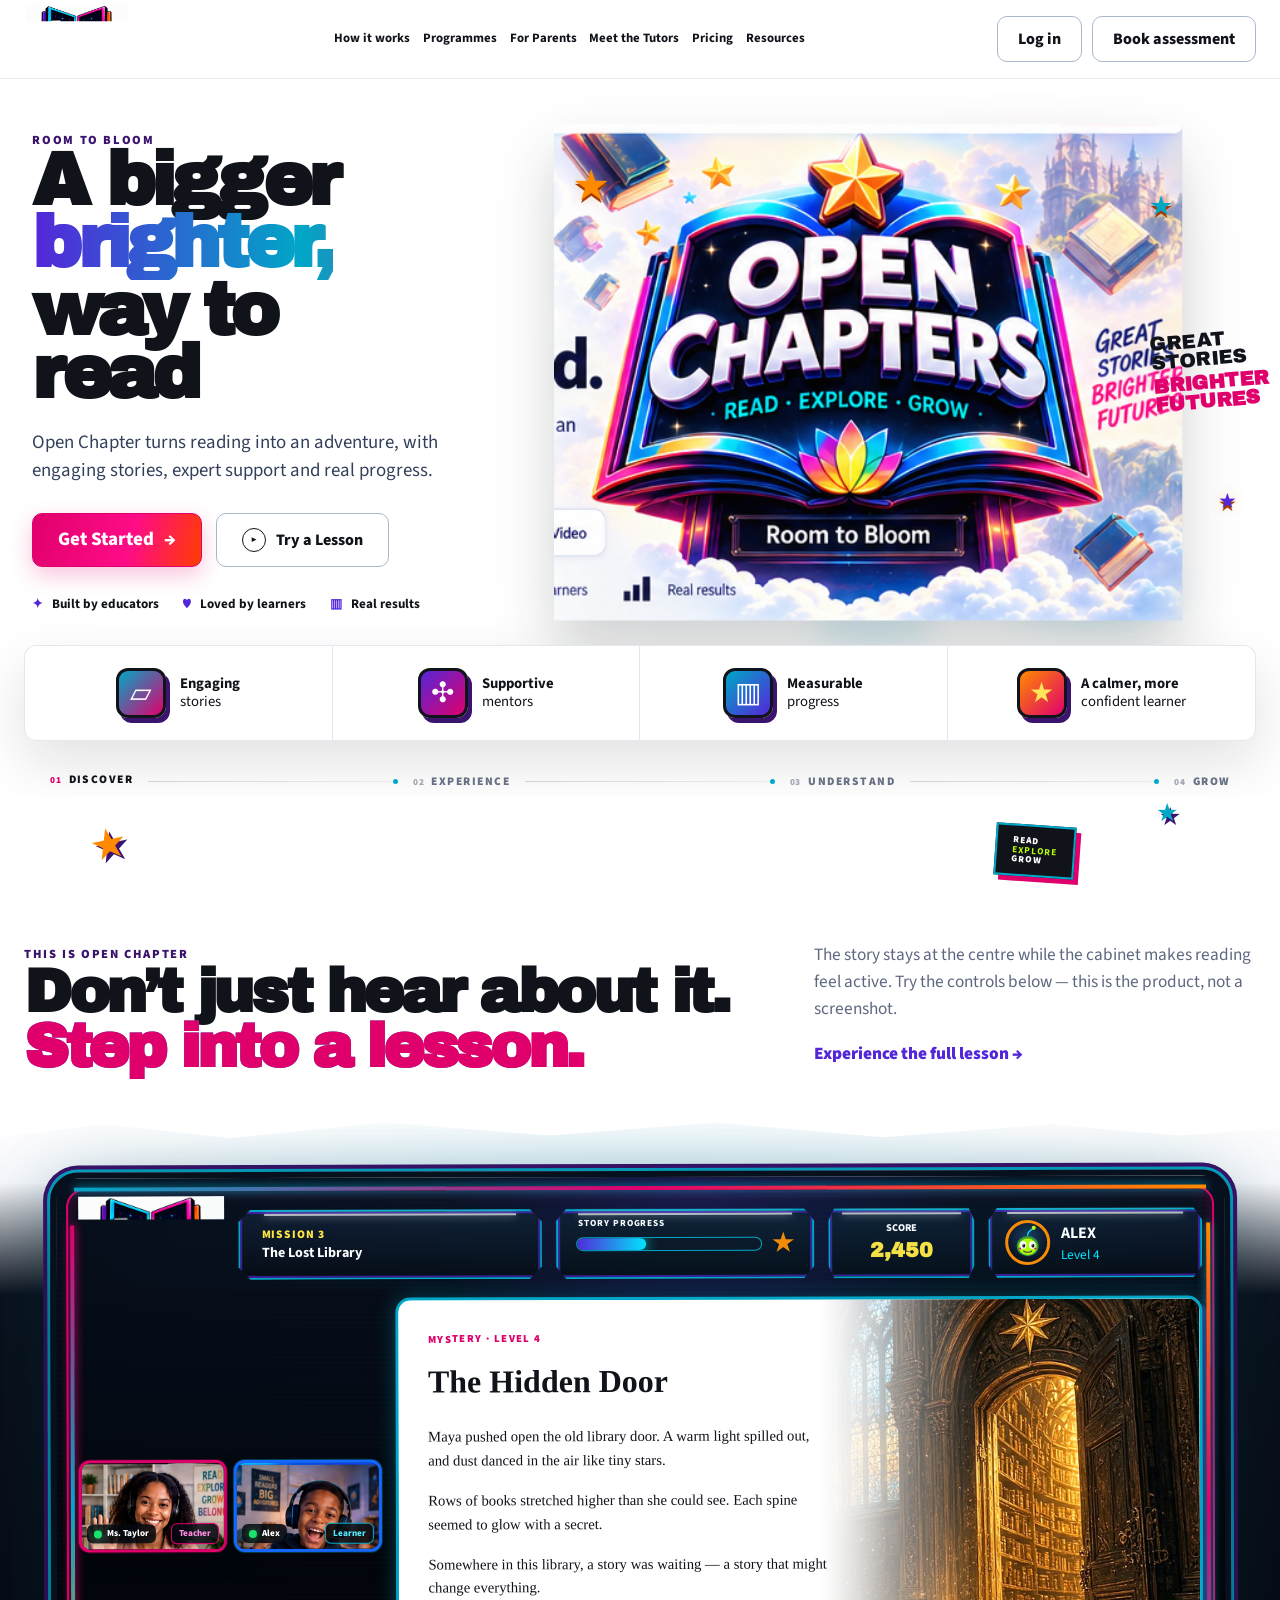
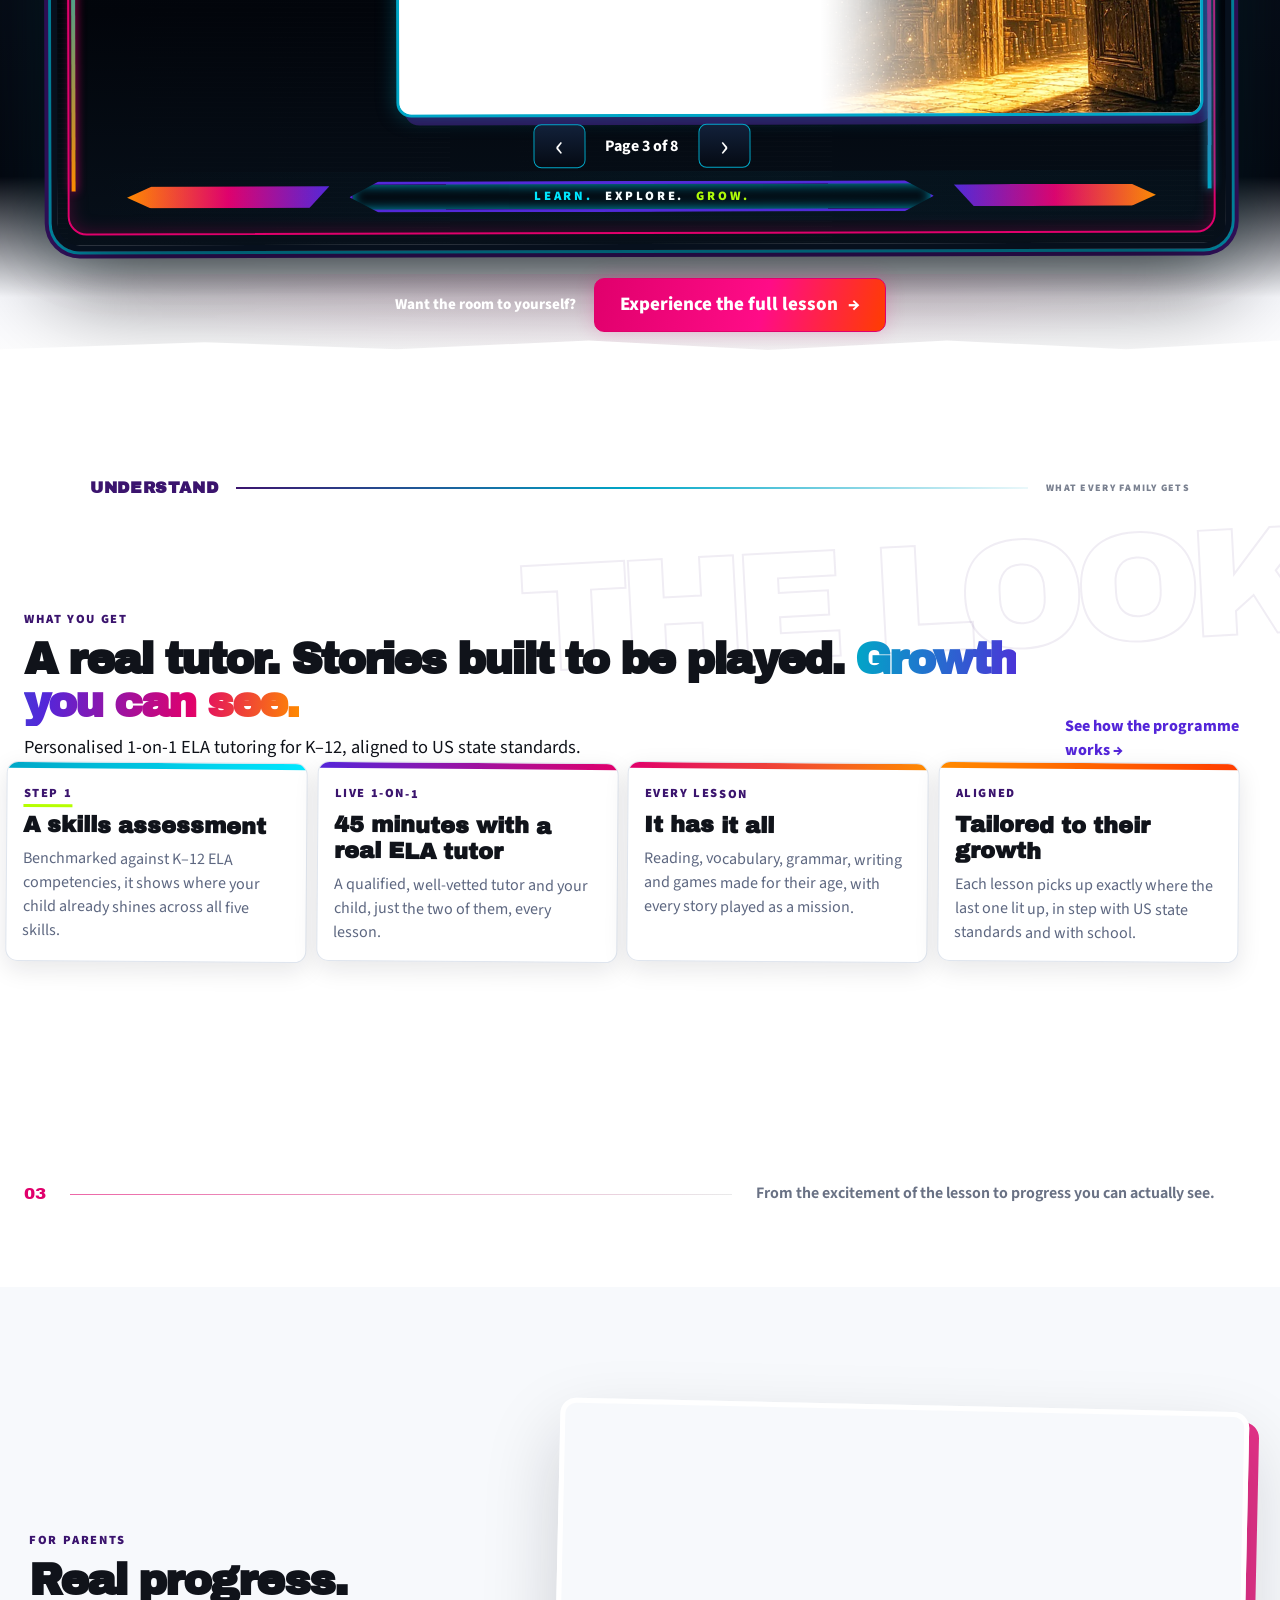
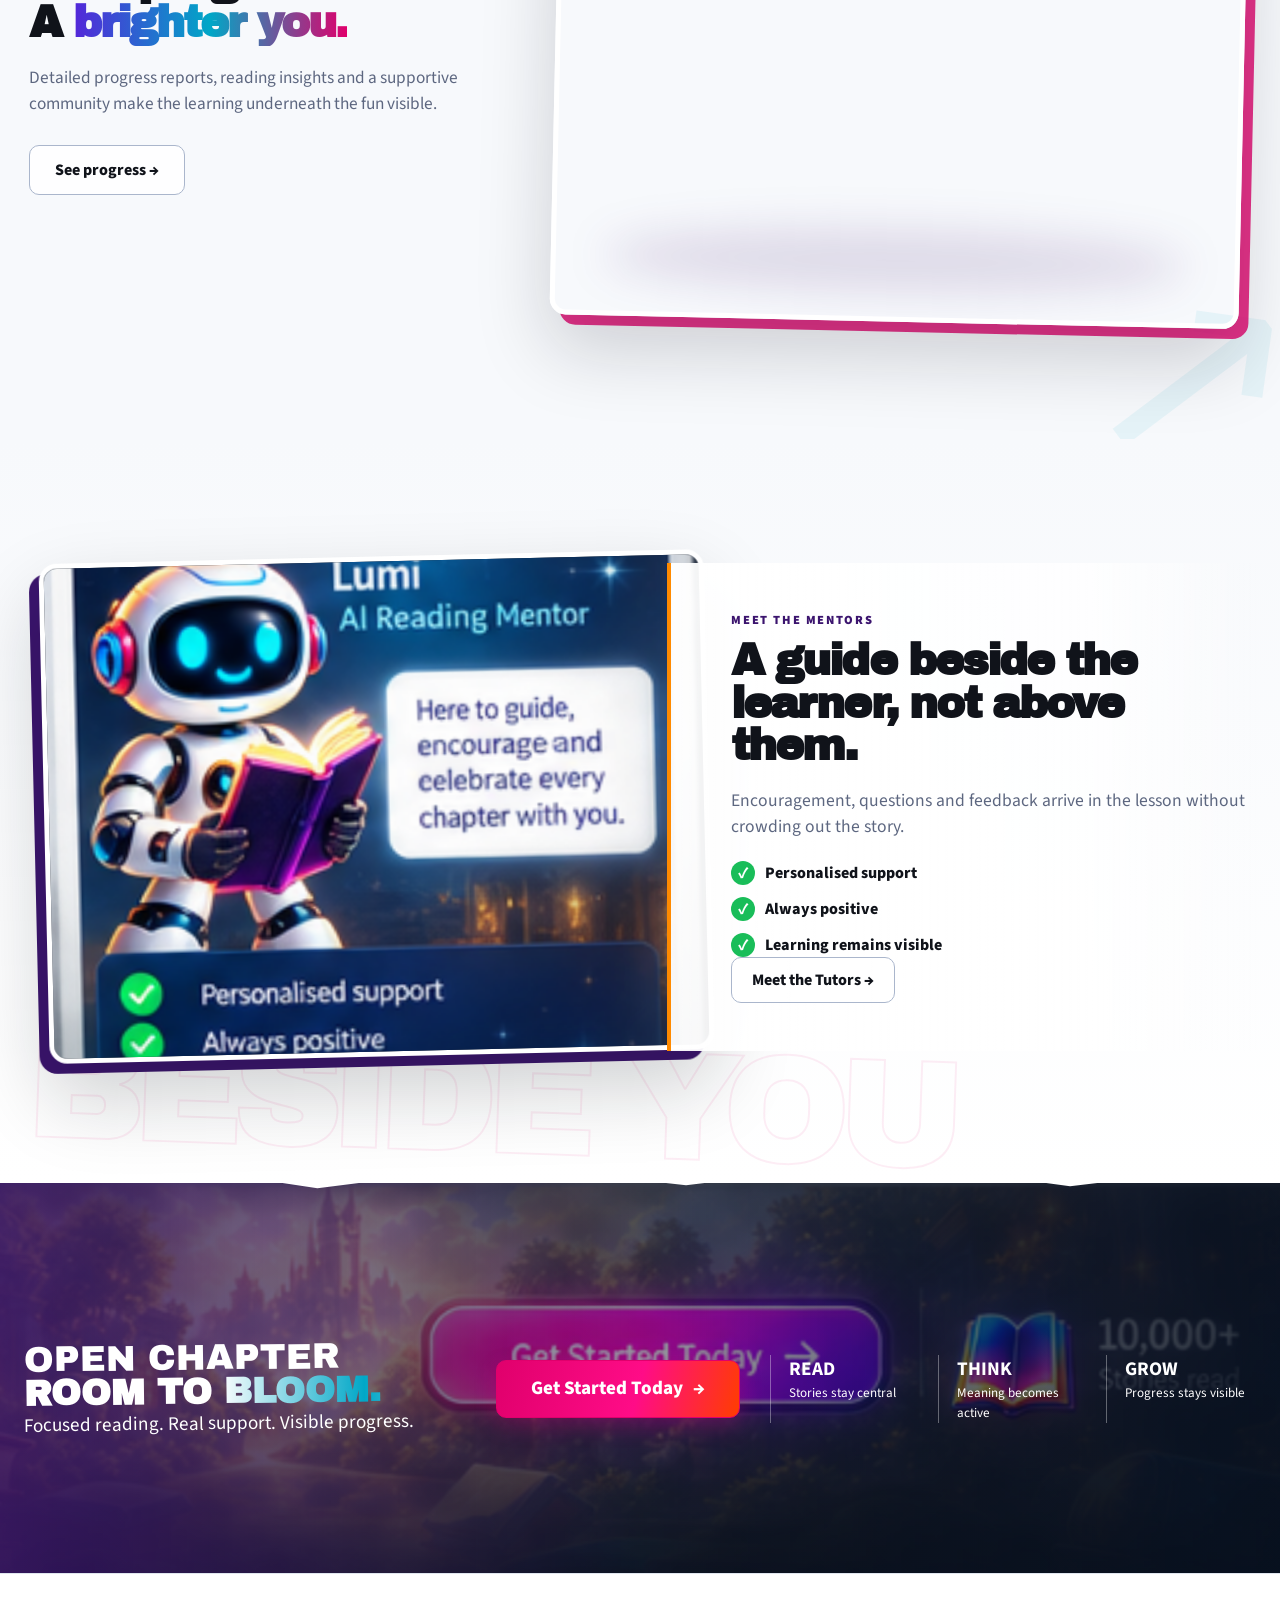
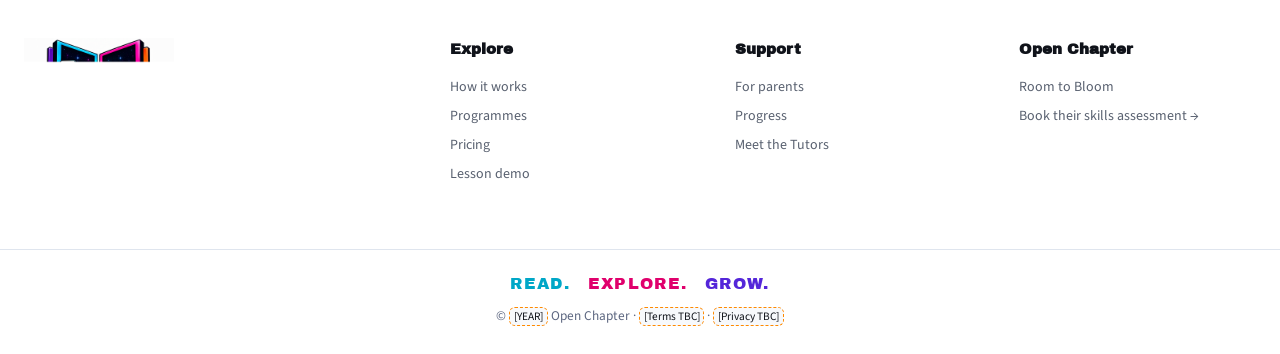
==== commit 2a4db959: "Add the v2.3 programmes, tutors and pricing pages. The homepage offering is now What you get, with a" ====
--- a/index.html
+++ b/index.html
@@ -21,6 +21,7 @@
 <link href="css/v76-lesson-rebalance.css" rel="stylesheet"/>
 <link rel="stylesheet" href="css/v78-conference.css">
 <link rel="stylesheet" href="css/v79-lesson-remediation.css">
+<link rel="stylesheet" href="css/v79-pages.css">
 </head>
 <body class="home-page">
 <a class="skip-link" href="#main">Skip to content</a>
@@ -28,10 +29,10 @@
 <div class="shell header-inner">
 <a aria-label="Open Chapter home" class="brand" href="index.html"><img alt="Open Chapter — Room to Bloom" src="assets/open-chapters-logo.png"/></a>
 <button aria-controls="primary-nav" aria-expanded="false" class="menu-toggle" data-menu-toggle=""><span></span><span></span><span></span><b class="sr-only">Menu</b></button>
-<nav class="primary-nav" data-menu="" id="primary-nav">
-<a href="how-it-works.html">How it works</a><a href="programmes.html">Programmes</a><a href="parents.html">For Parents</a><a href="mentors.html">Meet the Mentors</a><a href="resources.html">Resources</a>
+<nav class="primary-nav" data-menu="" id="primary-nav" aria-label="Primary">
+<a href="how-it-works.html">How it works</a><a href="programmes.html">Programmes</a><a href="parents.html">For Parents</a><a href="tutors.html">Meet the Tutors</a><a href="pricing.html">Pricing</a><a href="resources.html">Resources</a>
 </nav>
-<div class="header-actions"><button class="btn btn-outline">Log in</button><a class="btn btn-hot" href="get-started.html">Get Started</a></div>
+<div class="header-actions"><a class="btn btn-outline" href="[LOGIN URL TBC]">Log in</a><a class="btn btn-outline" href="get-started.html?intent=assessment">Book assessment</a></div>
 </div>
 </header>
 
@@ -101,25 +102,32 @@
 </div>
 </section>
 
-<div class="narrative-pulse reveal" aria-hidden="true"><span>UNDERSTAND</span><i></i><b>HOW THE EXPERIENCE SUPPORTS READING</b></div>
-<section class="content-section programmes-section collision-section" id="programmes"><span class="edge-word edge-word-programmes" aria-hidden="true">STORIES</span>
-<div class="shell"><div class="section-bar reveal"><div><p class="eyebrow">OUR PROGRAMMES</p><h2>Stories that grow with the reader.</h2></div><a href="programmes.html">View programmes →</a></div>
-<div class="programme-layout reveal"><div class="programme-art"><img alt="Open Chapter learner programme artwork" src="assets/programmes-art.png"/></div><div class="programme-cards">
-<article><span>AGES 6–8</span><h3>Early Readers</h3><p>Build confidence through captivating stories and supported reading.</p><a href="programmes.html">Explore <b>→</b></a></article>
-<article><span>AGES 9–11</span><h3>Bolder Readers</h3><p>Explore bigger worlds and deeper ideas with a mentor beside them.</p><a href="programmes.html">Explore <b>→</b></a></article>
-<article><span>AGES 12–14</span><h3>Future Thinkers</h3><p>Real stories, real skills and a brighter future built through reading.</p><a href="programmes.html">Explore <b>→</b></a></article>
-</div></div>
+<div class="narrative-pulse reveal" aria-hidden="true"><span>UNDERSTAND</span><i></i><b>WHAT EVERY FAMILY GETS</b></div>
+<section class="content-section programmes-section collision-section" id="programmes"><span class="edge-word edge-word-programmes" aria-hidden="true">THE LOOK</span>
+<div class="shell"><div class="section-bar reveal"><div><p class="eyebrow">WHAT YOU GET</p><h2>A real tutor. Stories built to be played. <em class="v79-grad">Growth you can see.</em></h2><p class="v79-section-lede">Personalised 1-on-1 ELA tutoring for K–12, aligned to US state standards.</p></div><a href="programmes.html">See how the programme works →</a></div>
+<ol class="programme-cards v79-cards-4 reveal">
+<li><article><span class="v79-card-tag">STEP 1</span><h3>A skills assessment</h3><p>Benchmarked against K–12 ELA competencies, it shows where your child already shines across all five skills.</p></article></li>
+<li><article><span class="v79-card-tag">LIVE 1-ON-1</span><h3>45 minutes with a real ELA tutor</h3><p>A qualified, well-vetted tutor and your child, just the two of them, every lesson.</p></article></li>
+<li><article><span class="v79-card-tag">EVERY LESSON</span><h3>It has it all</h3><p>Reading, vocabulary, grammar, writing and games made for their age, with every story played as a mission.</p></article></li>
+<li><article><span class="v79-card-tag">ALIGNED</span><h3>Tailored to their growth</h3><p>Each lesson picks up exactly where the last one lit up, in step with US state standards and with school.</p></article></li>
+</ol>
 </div>
 </section>
 <div class="quiet-beat shell reveal"><span>03</span><i></i><p>From the excitement of the lesson to progress you can actually see.</p></div>
 <section class="content-section parent-section collision-section" id="parents"><span class="edge-mark edge-mark-parent" aria-hidden="true">↗</span><div class="shell parent-grid">
 <div class="parent-copy reveal"><p class="eyebrow">FOR PARENTS</p><h2>Real progress.<br/>A <em>brighter you.</em></h2><p>Detailed progress reports, reading insights and a supportive community make the learning underneath the fun visible.</p><a class="btn btn-outline btn-lg" href="progress.html">See progress →</a></div>
-<div class="parent-picture reveal"><img alt="Parent and child reading together" src="assets/parent-art.png"/></div>
+<div class="parent-picture reveal">
+  <picture>
+    <source media="(max-width: 820px)" srcset="assets/parent-look-3x4.webp" width="900" height="1200">
+    <img src="assets/parent-look-4x3.webp" width="1600" height="1200" loading="lazy" decoding="async" alt="A father and his young daughter on a sofa at home, reading a story together on a tablet. Her face is lit up with delight.">
+  </picture>
+</div>
 </div></section>
 
-<section class="content-section mentor-section collision-section" id="mentors"><span class="edge-word edge-word-mentor" aria-hidden="true">BESIDE YOU</span><div class="shell mentor-grid"><div class="mentor-feature reveal"><img alt="Open Chapter mentor character artwork" src="assets/mentor-art.png"/></div><div class="mentor-copy reveal"><p class="eyebrow">MEET THE MENTORS</p><h2>A guide beside the learner, not above them.</h2><p>Encouragement, questions and feedback arrive in the lesson without crowding out the story.</p><ul><li>Personalised support</li><li>Always positive</li><li>Learning remains visible</li></ul><a class="btn btn-outline" href="mentors.html">Meet the mentors →</a></div></div></section>
+<section class="content-section mentor-section collision-section" id="mentors"><span class="edge-word edge-word-mentor" aria-hidden="true">BESIDE YOU</span><div class="shell mentor-grid"><div class="mentor-feature reveal"><img alt="Open Chapter mentor character artwork" src="assets/mentor-art.png"/></div><div class="mentor-copy reveal"><p class="eyebrow">MEET THE MENTORS</p><h2>A guide beside the learner, not above them.</h2><p>Encouragement, questions and feedback arrive in the lesson without crowding out the story.</p><ul><li>Personalised support</li><li>Always positive</li><li>Learning remains visible</li></ul><a class="btn btn-outline" href="tutors.html">Meet the Tutors →</a></div></div></section>
 <section class="closing-section" id="resources"><img alt="Books and fantasy reading environment" class="closing-bg" src="assets/closing-art.png"/><div class="closing-overlay"></div><div class="shell closing-content reveal"><div><p>OPEN CHAPTER</p><h2>ROOM TO BLOOM.</h2><span>Focused reading. Real support. Visible progress.</span></div><a class="btn btn-hot btn-xl" href="get-started.html" id="start">Get Started Today <b>→</b></a><div class="closing-stats"><span><b>READ</b> Stories stay central</span><span><b>THINK</b> Meaning becomes active</span><span><b>GROW</b> Progress stays visible</span></div></div></section>
 </main>
+<footer class="site-footer-v6"><div class="shell footer-v6-grid"><a class="footer-logo" href="index.html"><img src="assets/open-chapters-logo.png" alt="Open Chapter — Room to Bloom"></a><div><strong>Explore</strong><a href="how-it-works.html">How it works</a><a href="programmes.html">Programmes</a><a href="pricing.html">Pricing</a><a href="lesson.html">Lesson demo</a></div><div><strong>Support</strong><a href="parents.html">For parents</a><a href="progress.html">Progress</a><a href="tutors.html">Meet the Tutors</a></div><div><strong>Open Chapter</strong><span>Room to Bloom</span><a href="get-started.html?intent=assessment">Book their skills assessment →</a></div></div><div class="v79-footer-signoff"><p><span>READ.</span><span>EXPLORE.</span><span>GROW.</span></p><small>© <span class="v79-tbc">[YEAR]</span> Open Chapter · <span class="v79-tbc">[Terms TBC]</span> · <span class="v79-tbc">[Privacy TBC]</span></small></div></footer>
 <script defer="" src="js/primitives.js"></script>
 <script defer="" src="js/app.js"></script>
 <script defer src="js/multipage.js"></script>
--- a/css/v79-lesson-remediation.css
+++ b/css/v79-lesson-remediation.css
@@ -18,7 +18,7 @@
 }
 .lesson-frame .story-image{
   z-index:0;
-  background:transparent;
+  background:#0b0710;
   -webkit-mask-image:linear-gradient(90deg,transparent 0%,rgba(0,0,0,.35) 16%,#000 42%,#000 100%);
   mask-image:linear-gradient(90deg,transparent 0%,rgba(0,0,0,.35) 16%,#000 42%,#000 100%);
 }
@@ -31,23 +31,30 @@
   max-width:none;
   object-fit:cover;
   object-position:center 42%;
-  transition:opacity .9s ease-in-out,transform .9s ease-in-out;
+  transition:opacity 2.5s ease-in-out,transform 2.5s ease-in-out,filter 2.5s ease-in-out;
 }
-.lesson-frame .story-image .story-layer{opacity:0;z-index:0}
+.lesson-frame .story-image .story-layer{opacity:0;z-index:0;filter:none}
 .lesson-frame .story-image .story-layer.is-shown{opacity:1;z-index:1}
-.lesson-frame .story-image .story-layer.is-leaving{opacity:0;z-index:1}
-.lesson-frame .story-image .story-layer.is-entering{z-index:2;opacity:0;transform:translateX(var(--story-from,10px)) scale(1.04)}
-.lesson-frame .story-image .story-layer.is-entering.is-shown{opacity:1;transform:translateX(0) scale(1)}
-.lesson-frame [data-story-text]{position:relative}
-.lesson-frame .story-passage.is-out{position:absolute;left:0;right:0;top:0;animation:story-copy-out .25s ease-in-out forwards}
-.lesson-frame .story-passage.is-in{animation:story-copy-in .35s ease-in-out both}
-@keyframes story-copy-out{to{opacity:0;transform:translateX(var(--out-x,6px))}}
-@keyframes story-copy-in{from{opacity:0;transform:translateX(var(--in-x,-6px))}to{opacity:1;transform:none}}
+.lesson-frame .story-image .story-layer.is-leaving{
+  opacity:0;
+  z-index:1;
+  transform:translateX(var(--story-to,-8px)) scale(1.03);
+  filter:blur(2px);
+}
+.lesson-frame .story-image .story-layer.is-entering{
+  z-index:2;
+  opacity:0;
+  transform:translateX(var(--story-from,8px)) scale(1.03);
+  filter:blur(2px);
+}
+.lesson-frame .story-image .story-layer.is-entering.is-shown{
+  opacity:1;
+  transform:translateX(0) scale(1);
+  filter:blur(0);
+}
 @media(prefers-reduced-motion:reduce){
   .lesson-frame .story-image img,
-  .home-page .home-lesson-frame .story-image img,
-  .lesson-frame .story-passage.is-out,
-  .lesson-frame .story-passage.is-in{transition:none;animation:none}
+  .home-page .home-lesson-frame .story-image img{transition:none}
 }
 
 .avatar-alien{
--- a/css/v79-pages.css
+++ b/css/v79-pages.css
@@ -0,0 +1,203 @@
+/* Draft for CD review. Shared rules for the v2.3 pages. Tokens only. */
+.v79-grad,
+.v6-hero h1 em,
+.v79 h2 em{
+  font-style:normal;
+  color:transparent;
+  background:linear-gradient(95deg,var(--cyan),var(--violet2) 42%,var(--magenta) 75%,var(--orange));
+  -webkit-background-clip:text;
+  background-clip:text;
+}
+@supports not (background-clip:text){
+  .v79-grad,.v6-hero h1 em,.v79 h2 em{color:var(--magenta);background:none}
+}
+.btn-hot{font-size:1.1875rem;font-weight:800}
+.v79-tbc{
+  display:inline;
+  border:1.5px dashed var(--orange);
+  background:var(--paper);
+  color:var(--ink);
+  font-size:.85em;
+  border-radius:6px;
+  padding:0 .35em;
+}
+.primary-nav a[aria-current="page"]{color:var(--magenta);text-decoration:underline;text-underline-offset:6px;text-decoration-thickness:2px}
+@media(max-width:1280px){
+  .primary-nav{gap:clamp(8px,1vw,16px);font-size:.8rem}
+}
+
+.v79-section-lede{max-width:46rem;margin:10px 0 0;font-size:1.15rem;color:var(--ink)}
+.v79-cards-4{display:grid;grid-template-columns:repeat(4,1fr);gap:16px;list-style:none;padding:0;margin:22px 0 0}
+.v79-cards-4 article{
+  position:relative;background:var(--white);border:1px solid var(--line);border-radius:12px;
+  box-shadow:var(--shadow-small);padding:18px 16px 16px;overflow:hidden;height:100%
+}
+.v79-cards-4 article::before{content:"";position:absolute;left:0;right:0;top:0;height:6px}
+.v79-cards-4 li:nth-child(1) article::before{background:linear-gradient(90deg,var(--cyan),var(--cyan2))}
+.v79-cards-4 li:nth-child(2) article::before{background:linear-gradient(90deg,var(--violet2),var(--magenta))}
+.v79-cards-4 li:nth-child(3) article::before{background:linear-gradient(90deg,var(--magenta),var(--orange))}
+.v79-cards-4 li:nth-child(4) article::before{background:linear-gradient(90deg,var(--orange),var(--verm))}
+.v79-cards-4 h3{font-family:var(--display);font-size:1.4rem;line-height:1.15;color:var(--ink);margin:8px 0}
+.v79-cards-4 p{font-size:1rem;color:var(--muted);margin:0}
+.v79-card-tag{font-size:.78rem;font-weight:900;letter-spacing:.13em;text-transform:uppercase;color:var(--violet)}
+.v79-cards-4 li:first-child .v79-card-tag{border-bottom:3px solid var(--lime);padding-bottom:2px}
+@media(prefers-reduced-motion:no-preference){
+  .v79-cards-4 article{transition:transform .2s var(--ease),box-shadow .2s var(--ease)}
+  .v79-cards-4 article:hover{transform:translateY(-3px);box-shadow:var(--shadow)}
+}
+@media(max-width:1100px){.v79-cards-4{grid-template-columns:repeat(2,1fr)}}
+@media(max-width:520px){.v79-cards-4{grid-template-columns:1fr;gap:20px}.programmes-section h2{font-size:2.25rem}}
+
+.parent-picture{aspect-ratio:4/3}
+.parent-picture img{width:100%;height:100%;object-fit:cover;object-position:50% 35%}
+@media(max-width:820px){.parent-picture{aspect-ratio:3/4}}
+
+.v79-footer-signoff{border-top:1px solid var(--line);padding:22px 0 28px;text-align:center}
+.v79-footer-signoff p{display:flex;justify-content:center;gap:18px;font-family:var(--display);letter-spacing:.08em;margin:0}
+.v79-footer-signoff p span:nth-child(1){color:var(--cyan)}
+.v79-footer-signoff p span:nth-child(2){color:var(--magenta)}
+.v79-footer-signoff p span:nth-child(3){color:var(--violet2)}
+.v79-footer-signoff small{display:block;margin-top:10px;color:var(--muted)}
+
+.v79 .v6-hero{padding:48px 0 28px}
+.v79-hero .v6-lede{max-width:40rem}
+.v79-chips{display:flex;flex-wrap:wrap;gap:8px;list-style:none;padding:0;margin:18px 0 0}
+.v79-chips li{border:1px solid var(--line);border-radius:999px;padding:6px 12px;font-weight:700;background:var(--white)}
+.v79-chips li::before{content:"";display:inline-block;width:6px;height:6px;border-radius:50%;margin-right:8px;background:var(--cyan);vertical-align:middle}
+.v79-chips li:nth-child(2)::before{background:var(--violet2)}
+.v79-chips li:nth-child(3)::before{background:var(--magenta)}
+.v79-chips li:nth-child(4)::before{background:var(--orange)}
+.v79-chips li:nth-child(5)::before{background:var(--verm)}
+.v79-mini{aspect-ratio:4/3;max-width:100%;pointer-events:none}
+.v79-mini .lesson-top{height:auto;min-height:0}
+@media(max-width:520px){.v79-mini-wrap{display:none}}
+
+.v79-band{padding:54px 0}
+.v79-band-paper{background:var(--paper)}
+.v79 h2{font-family:var(--display);font-size:clamp(2rem,4vw,3.2rem);line-height:1.05;letter-spacing:-.03em;margin:6px 0 12px}
+.v79-steps{display:grid;grid-template-columns:repeat(3,1fr);gap:18px;list-style:none;padding:0;margin:24px 0 12px;position:relative}
+.v79-steps li{background:var(--white);border:1px solid var(--line);border-radius:12px;padding:16px;box-shadow:var(--shadow-small)}
+.v79-steps b{font-family:var(--display);font-size:2.4rem;color:var(--cyan);display:block}
+.v79-steps{background:linear-gradient(90deg,var(--cyan),var(--magenta)) 0 28px/100% 3px no-repeat}
+@media(max-width:820px){
+  .v79-steps{grid-template-columns:1fr;background:linear-gradient(var(--cyan),var(--magenta)) 18px 0/3px 100% no-repeat;padding-left:28px}
+}
+
+.v79-stage-map{display:grid;grid-template-columns:repeat(5,1fr);gap:12px;margin-top:18px}
+.v79-stage-map div{border-top:4px solid var(--cyan);padding-top:8px}
+.v79-stage-map div:nth-child(2){border-color:var(--violet2)}
+.v79-stage-map div:nth-child(3){border-color:var(--magenta)}
+.v79-stage-map div:nth-child(4){border-color:var(--orange)}
+.v79-stage-map div:nth-child(5){border-color:var(--verm)}
+.v79-stage-map dt{font-family:var(--display);font-size:1rem}
+.v79-stage-map dd{margin:6px 0 0;color:var(--muted)}
+.v79-note{margin-top:14px}
+
+.v79-ink{background:var(--ink);color:var(--white);position:relative}
+.v79-ink::before{content:"";position:absolute;inset:12px;border-radius:18px;pointer-events:none;box-shadow:0 0 0 2px color-mix(in srgb,var(--cyan) 70%,transparent),0 0 0 5px color-mix(in srgb,var(--magenta) 45%,transparent)}
+.v79 .v79-ink h2,.v79-ink h2{color:var(--white)}
+.v79-ink .eyebrow{color:var(--cyan2)}
+.v79-ink p{color:color-mix(in srgb,var(--white) 86%,transparent)}
+.v79-plates{display:grid;grid-template-columns:repeat(3,1fr);gap:12px;margin-top:18px}
+.v79-plates article{background:color-mix(in srgb,var(--white) 8%,transparent);border:1px solid color-mix(in srgb,var(--cyan) 50%,transparent);border-radius:12px;padding:14px}
+.v79-plates span{font-size:.72rem;font-weight:900;letter-spacing:.12em;color:var(--cyan2)}
+.v79-plates p{margin:8px 0 0}
+
+.v79-skills-table{width:100%;border-collapse:collapse;margin-top:16px}
+.v79-skills-table th,.v79-skills-table td{border-bottom:1px solid var(--line);text-align:left;padding:10px 8px;vertical-align:top}
+.v79-skills-table caption{text-align:left;font-weight:800;margin-bottom:8px}
+.v79-pull{font-family:var(--display);color:var(--violet);font-size:clamp(1.3rem,2vw,1.7rem);margin-top:18px}
+
+.v79-enrich{font-family:var(--display);font-size:clamp(1.6rem,3vw,2.4rem);line-height:1.15;margin:22px 0 8px}
+.v79-moments{display:grid;grid-template-columns:repeat(5,1fr);gap:12px;list-style:none;padding:0;margin:18px 0 0}
+.v79-moments li{border-left:6px solid var(--cyan);background:var(--paper);padding:14px;font-family:Georgia,serif;font-style:italic}
+.v79-moments li:nth-child(2){border-color:var(--violet2)}
+.v79-moments li:nth-child(3){border-color:var(--magenta)}
+.v79-moments li:nth-child(4){border-color:var(--orange)}
+.v79-moments li:nth-child(5){border-color:var(--verm)}
+
+.v79-close{background:radial-gradient(circle at 78% 18%,color-mix(in srgb,var(--cyan) 32%,transparent),transparent 36%),radial-gradient(circle at 18% 84%,color-mix(in srgb,var(--magenta) 28%,transparent),transparent 40%),var(--ink);color:var(--white)}
+.v79-close .closing-content{position:relative}
+.v79-close h2,.v79-close p,.v79-close span{color:var(--white)}
+.v79-close .actions{display:flex;flex-wrap:wrap;gap:12px;margin-top:16px}
+.v79 .v79-close a:focus-visible,.v79 .v79-ink a:focus-visible,.v79 .v79-ink button:focus-visible{outline:3px solid var(--cyan2)}
+
+.v79-glow{
+  min-height:220px;border-radius:12px;
+  background:radial-gradient(circle at 50% 45%,var(--magenta),transparent 46%),radial-gradient(circle at 50% 60%,var(--violet),var(--ink) 70%);
+  position:relative
+}
+.v79-glow::after{
+  content:"";position:absolute;left:50%;top:42%;width:46px;height:72px;transform:translate(-50%,-50%);
+  border:3px solid var(--cyan2);border-radius:24px 24px 12px 12px;
+  box-shadow:0 0 18px var(--cyan2)
+}
+
+.v79-trust{display:grid;grid-template-columns:repeat(3,1fr);gap:14px;list-style:none;padding:0;margin:18px 0}
+.v79-trust li{background:var(--white);border:1px solid var(--line);border-radius:12px;padding:14px 14px 14px;box-shadow:var(--shadow-small);position:relative;overflow:hidden}
+.v79-trust li::before{content:"";position:absolute;left:0;right:0;top:0;height:6px;background:var(--cyan)}
+.v79-trust li:nth-child(2)::before{background:var(--violet2)}
+.v79-trust li:nth-child(3)::before{background:var(--magenta)}
+.v79-trust li:nth-child(4)::before{background:var(--orange)}
+.v79-trust li:nth-child(5)::before{background:var(--lime)}
+.v79-trust li:nth-child(6)::before{background:var(--verm)}
+.v79-trust h3{font-family:var(--display);font-size:1.15rem;margin:8px 0}
+.v79-beats{display:grid;grid-template-columns:repeat(3,1fr);gap:14px;list-style:none;padding:18px 0 0;margin:0;background:linear-gradient(90deg,var(--cyan),var(--magenta)) 0 0/100% 4px no-repeat}
+.v79-beats li{background:var(--white);border:1px solid var(--line);border-radius:12px;padding:14px}
+.v79-beats b{font-family:var(--display);display:block;margin-bottom:6px}
+.v79-pull-line{font-family:var(--display);font-size:1.75rem;line-height:1.2;margin-top:18px}
+.v79-split{display:grid;grid-template-columns:1.2fr .8fr;gap:24px;align-items:start}
+.v79-skills-card{background:var(--white);border:1px solid var(--line);border-radius:12px;padding:16px;box-shadow:var(--shadow-small)}
+.v79-skills-card li{display:flex;justify-content:space-between;gap:8px;padding:8px 0;border-bottom:1px solid var(--line);font-weight:700}
+.v79-skill-rows{list-style:none;padding:0;margin:0}
+.v79-skill-rows li:nth-child(2) .v79-bar{background:var(--violet2)}
+.v79-skill-rows li:nth-child(3) .v79-bar{background:var(--magenta)}
+.v79-skill-rows li:nth-child(4) .v79-bar{background:var(--orange)}
+.v79-skill-rows li:nth-child(5) .v79-bar{background:var(--verm)}
+.v79-bar{height:8px;border-radius:99px;width:42%;background:var(--cyan)}
+.v79-tutor-grid{display:grid;grid-template-columns:repeat(3,1fr);gap:16px;list-style:none;padding:0}
+.v79-tutor-grid article{border:1px solid var(--line);border-radius:16px;padding:14px;background:var(--white);position:relative}
+.v79-photo{aspect-ratio:1;border-radius:16px;border:3px solid var(--cyan);box-shadow:0 0 0 3px var(--magenta);display:grid;place-items:center;background:var(--paper);margin-bottom:10px}
+.v79-ribbon{position:absolute;top:10px;right:10px}
+.v79-note-card{border-left:6px solid var(--violet);background:var(--white);padding:16px;font-family:Georgia,serif;box-shadow:var(--shadow-small)}
+.v79-faq{display:grid;grid-template-columns:.8fr 1.2fr;gap:24px}
+.v79-faq details{border-bottom:1px solid var(--line);padding:10px 0}
+.v79-faq summary{font-weight:800;cursor:pointer;min-height:44px;display:flex;align-items:center}
+.v79-narrow{max-width:42rem}
+
+.pricing-page .v79-hero{text-align:center}
+.pricing-page .v79-hero .shell{max-width:820px}
+.v79-anchors{display:flex;gap:16px;justify-content:center;flex-wrap:wrap;font-weight:800}
+.v79-feature{display:grid;grid-template-columns:1.3fr .7fr;gap:20px;background:var(--white);border:1px solid var(--line);border-radius:16px;padding:22px;position:relative;overflow:hidden;box-shadow:var(--shadow-small)}
+.v79-feature::before{content:"";position:absolute;left:0;right:0;top:0;height:6px;background:linear-gradient(90deg,var(--magenta),var(--verm))}
+.v79-facts{margin:0}
+.v79-facts div{display:grid;grid-template-columns:7rem 1fr;gap:8px;padding:8px 0;border-bottom:1px solid var(--line)}
+.v79-facts dt{font-weight:800}
+.v79-included{display:grid;grid-template-columns:1fr 1fr;gap:10px 18px;list-style:none;padding:0;margin:16px 0}
+.v79-included li{color:var(--white);font-weight:700}
+.v79-included [aria-hidden]{color:var(--lime);margin-right:6px}
+.v79-plans{display:grid;grid-template-columns:repeat(3,1fr);gap:14px;list-style:none;padding:0;align-items:stretch}
+.v79-plans article{background:var(--white);border:1px solid var(--line);border-radius:14px;padding:16px;position:relative;display:flex;flex-direction:column;gap:8px;height:100%;overflow:hidden}
+.v79-plans article::before{content:"";position:absolute;left:0;right:0;top:0;height:6px}
+.v79-plans li:nth-child(1) article::before{background:var(--cyan)}
+.v79-plans li:nth-child(2) article::before{background:var(--violet2)}
+.v79-plans li:nth-child(3) article::before{background:var(--orange)}
+.v79-plans h3{font-family:var(--display);font-size:1.3rem;margin:12px 0 0}
+.v79-price{font-family:var(--display);font-size:2.2rem;margin:0}
+.v79-ph{border:1.5px dashed var(--line);border-radius:12px;min-height:120px;display:grid;place-items:center;background:var(--paper);padding:8px;text-align:center}
+
+@media(max-width:820px){
+  .v79-split,.v79-faq,.v79-feature,.v79-stage-map,.v79-moments,.v79-plates,.v79-trust,.v79-beats,.v79-plans,.v79-included,.v79-tutor-grid{grid-template-columns:1fr}
+  .v79-moments{display:flex;overflow-x:auto;scroll-snap-type:x mandatory;gap:12px}
+  .v79-moments li{min-width:78%;scroll-snap-align:start}
+  .v79-skills-table,.v79-skills-table tbody,.v79-skills-table tr,.v79-skills-table td{display:block;width:100%}
+  .v79-skills-table thead{position:absolute;width:1px;height:1px;overflow:hidden;clip:rect(0 0 0 0)}
+  .v79-skills-table td::before{content:attr(data-label);display:block;font-weight:800;color:var(--violet)}
+  .v79-close .actions .btn,.v79-feature .btn{width:100%}
+}
+@media(min-width:430px) and (max-width:820px){
+  .v79-trust{grid-template-columns:1fr 1fr}
+}
+@media(prefers-reduced-motion:reduce){
+  .v79-cards-4 article{transition:none}
+}
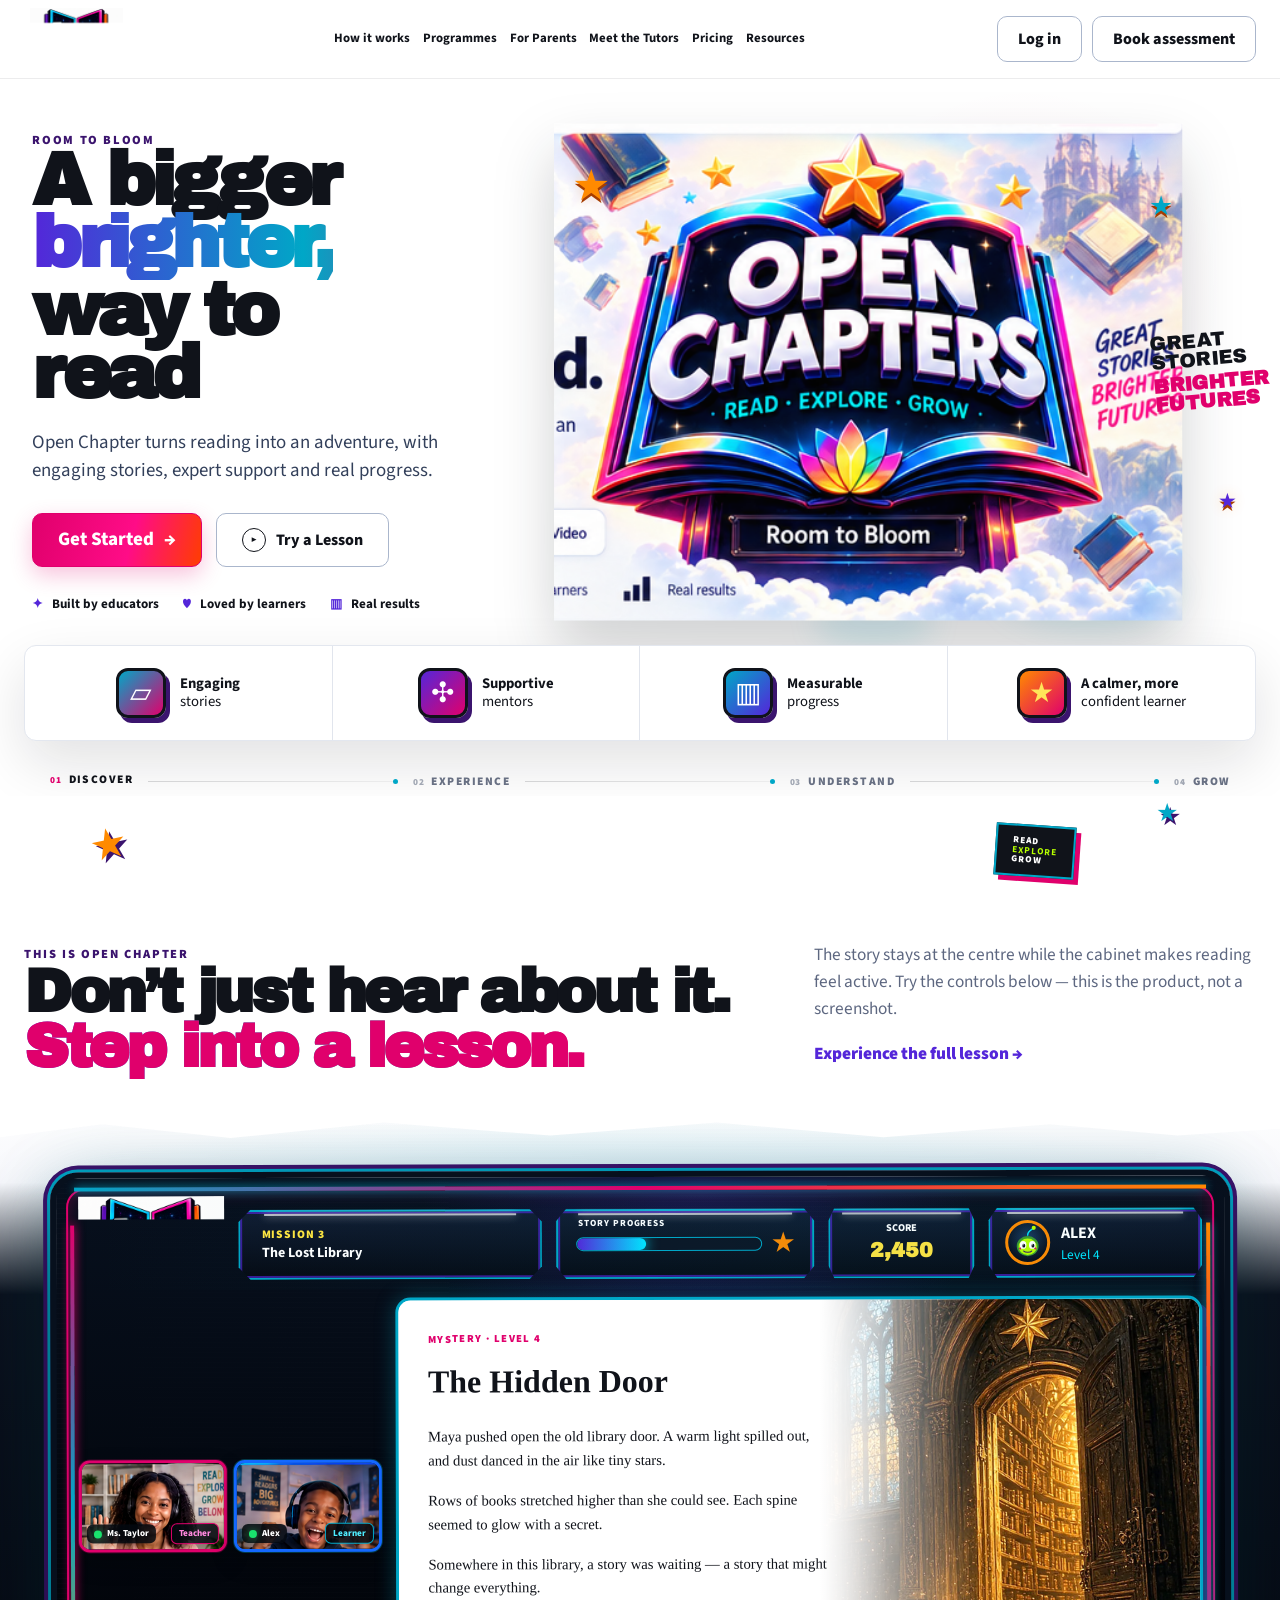
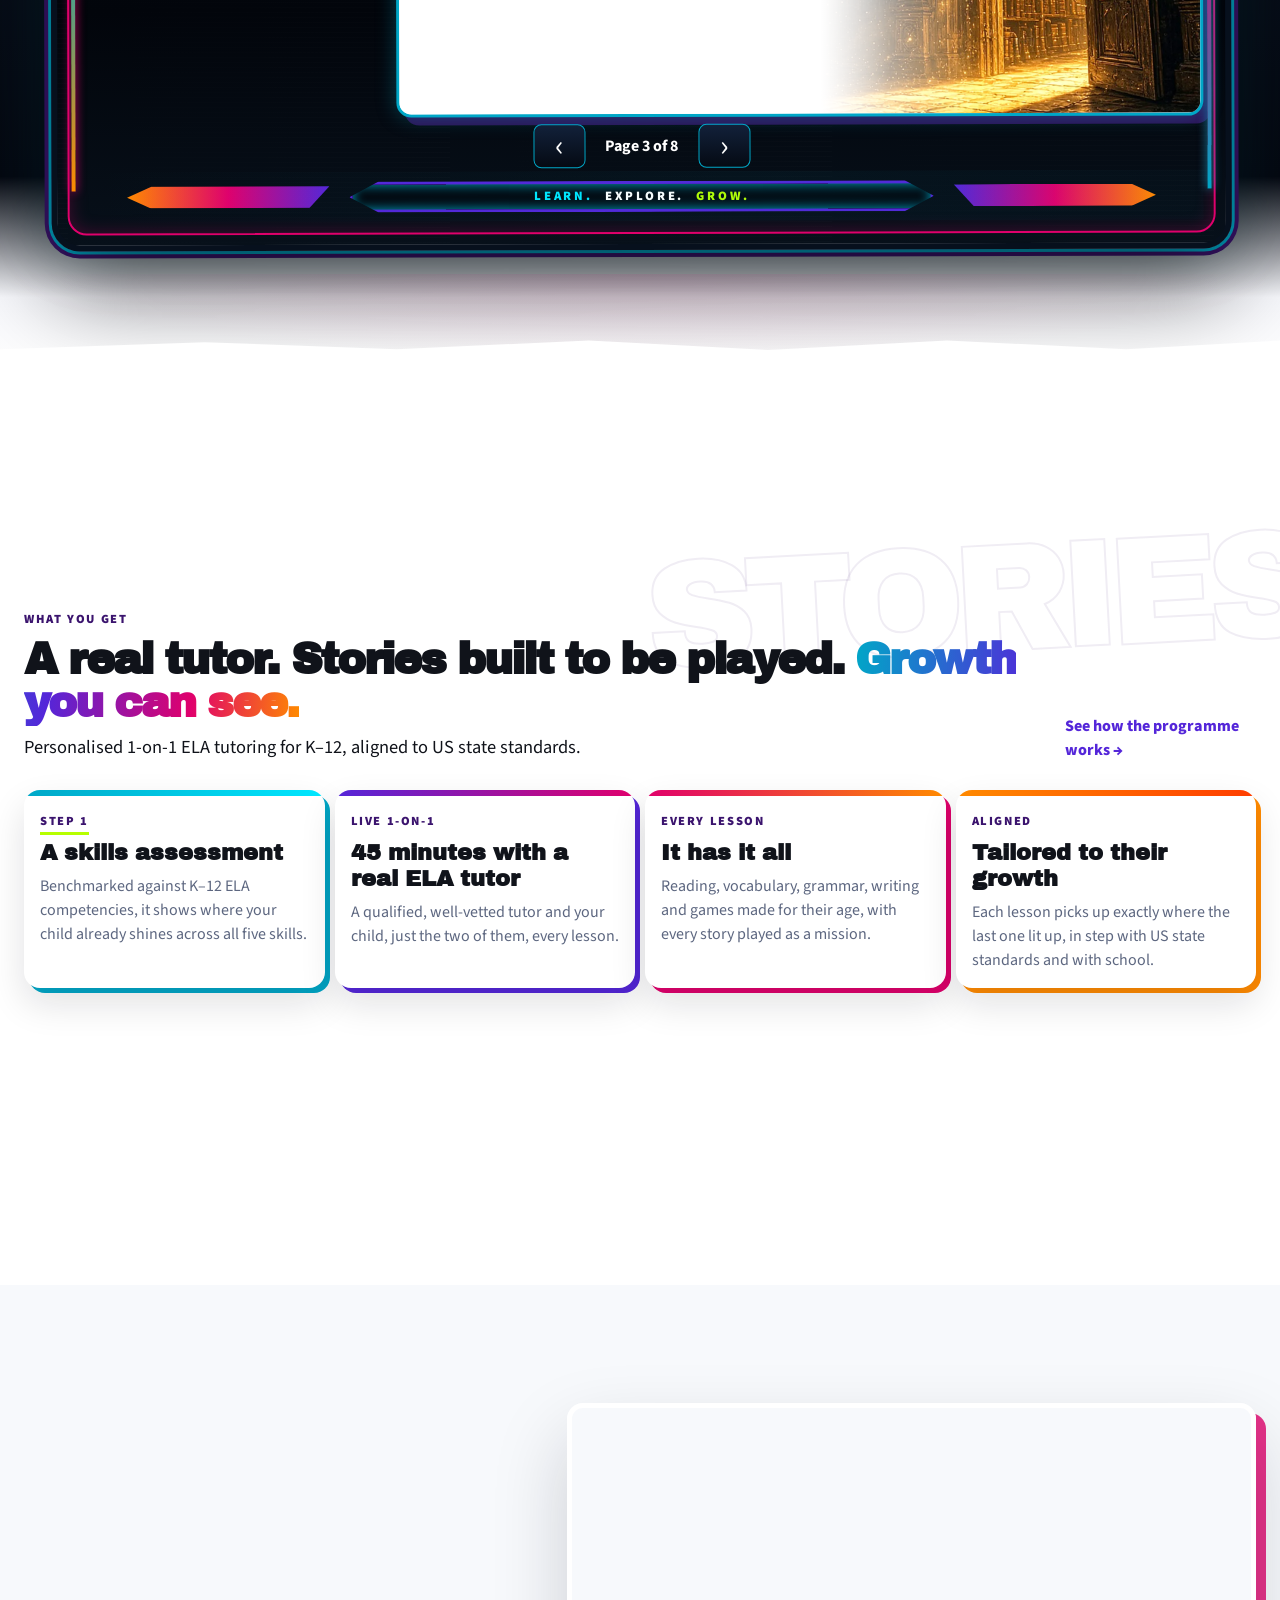
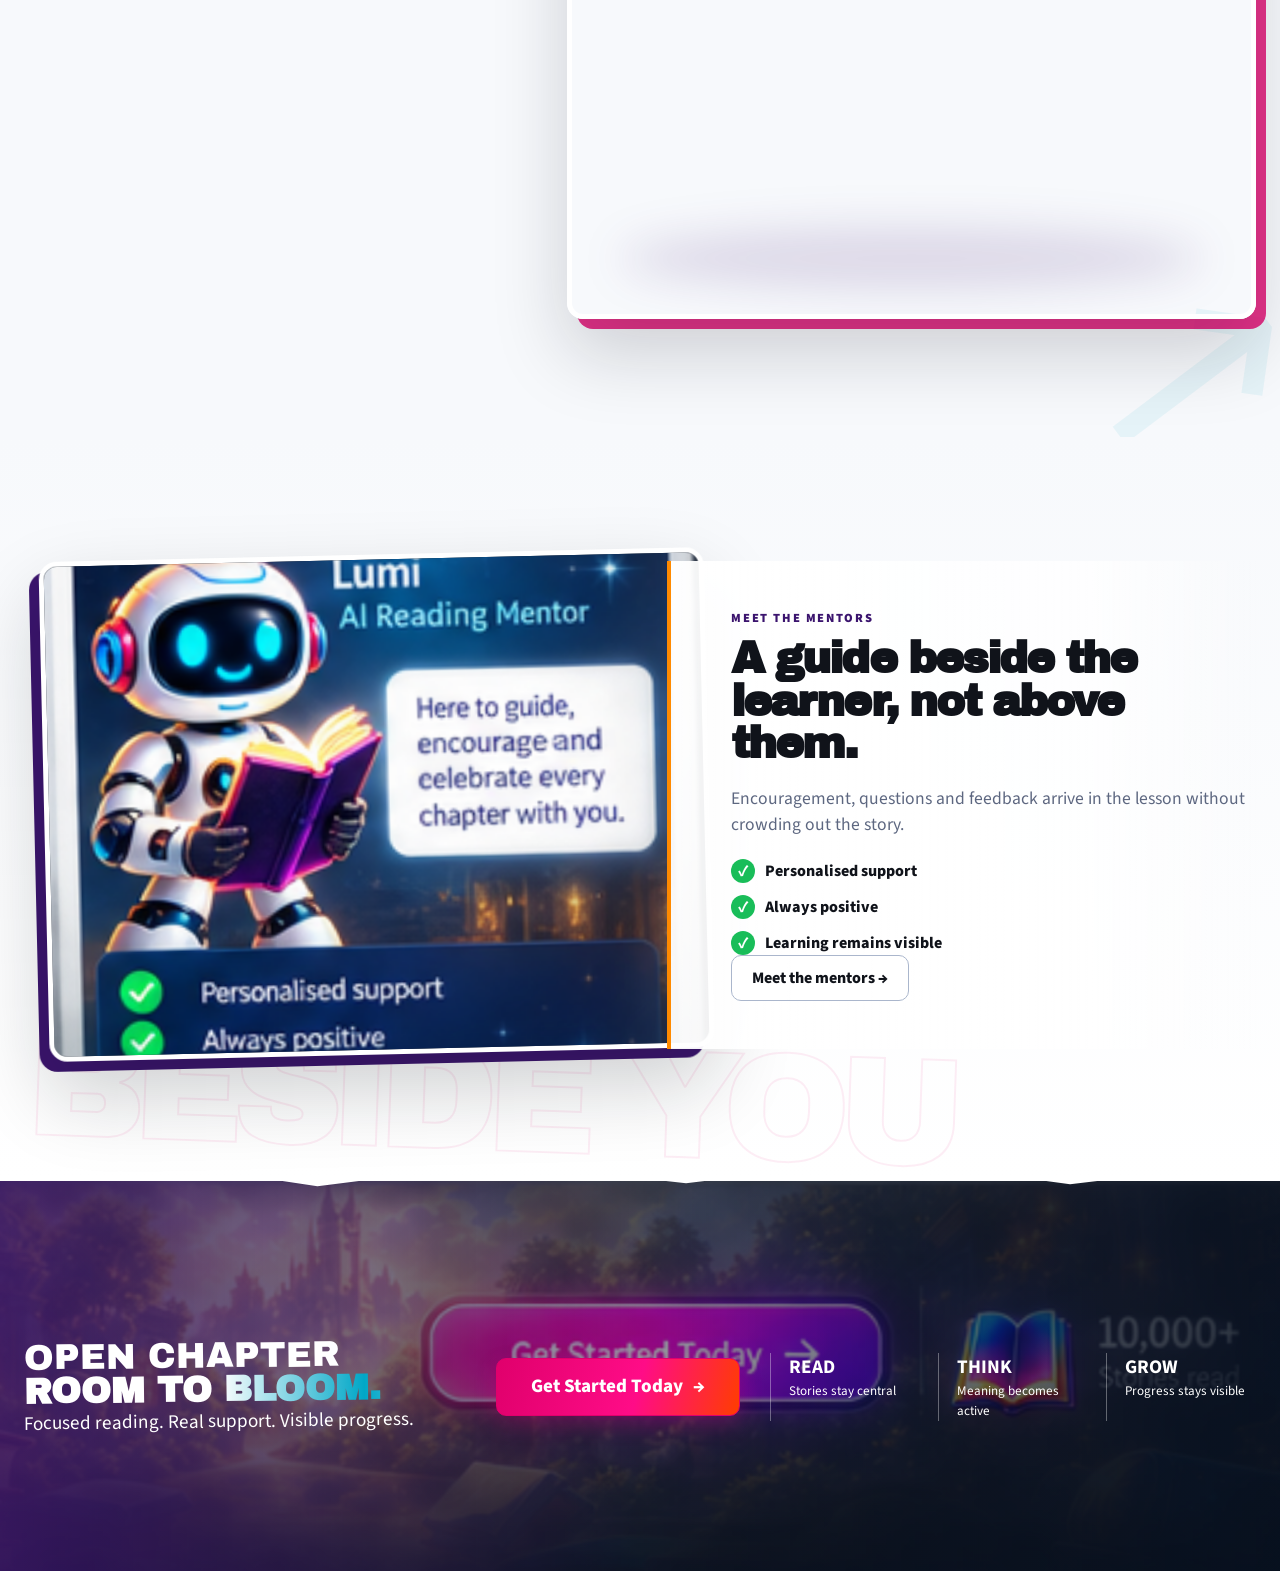
==== commit bf485c5d: "Restore the homepage header and give the new pages a finished view. Log in and Get Started match mai" ====
--- a/index.html
+++ b/index.html
@@ -102,10 +102,10 @@
 </div>
 </section>
 
-<div class="narrative-pulse reveal" aria-hidden="true"><span>UNDERSTAND</span><i></i><b>WHAT EVERY FAMILY GETS</b></div>
-<section class="content-section programmes-section collision-section" id="programmes"><span class="edge-word edge-word-programmes" aria-hidden="true">THE LOOK</span>
+<div class="narrative-pulse reveal" aria-hidden="true"><span>UNDERSTAND</span><i></i><b>HOW THE EXPERIENCE SUPPORTS READING</b></div>
+<section class="content-section programmes-section collision-section" id="programmes"><span class="edge-word edge-word-programmes" aria-hidden="true">STORIES</span>
 <div class="shell"><div class="section-bar reveal"><div><p class="eyebrow">WHAT YOU GET</p><h2>A real tutor. Stories built to be played. <em class="v79-grad">Growth you can see.</em></h2><p class="v79-section-lede">Personalised 1-on-1 ELA tutoring for K–12, aligned to US state standards.</p></div><a href="programmes.html">See how the programme works →</a></div>
-<ol class="programme-cards v79-cards-4 reveal">
+<ol class="programme-cards v79-cards-4 v79-show">
 <li><article><span class="v79-card-tag">STEP 1</span><h3>A skills assessment</h3><p>Benchmarked against K–12 ELA competencies, it shows where your child already shines across all five skills.</p></article></li>
 <li><article><span class="v79-card-tag">LIVE 1-ON-1</span><h3>45 minutes with a real ELA tutor</h3><p>A qualified, well-vetted tutor and your child, just the two of them, every lesson.</p></article></li>
 <li><article><span class="v79-card-tag">EVERY LESSON</span><h3>It has it all</h3><p>Reading, vocabulary, grammar, writing and games made for their age, with every story played as a mission.</p></article></li>
@@ -116,7 +116,7 @@
 <div class="quiet-beat shell reveal"><span>03</span><i></i><p>From the excitement of the lesson to progress you can actually see.</p></div>
 <section class="content-section parent-section collision-section" id="parents"><span class="edge-mark edge-mark-parent" aria-hidden="true">↗</span><div class="shell parent-grid">
 <div class="parent-copy reveal"><p class="eyebrow">FOR PARENTS</p><h2>Real progress.<br/>A <em>brighter you.</em></h2><p>Detailed progress reports, reading insights and a supportive community make the learning underneath the fun visible.</p><a class="btn btn-outline btn-lg" href="progress.html">See progress →</a></div>
-<div class="parent-picture reveal">
+<div class="parent-picture v79-show">
   <picture>
     <source media="(max-width: 820px)" srcset="assets/parent-look-3x4.webp" width="900" height="1200">
     <img src="assets/parent-look-4x3.webp" width="1600" height="1200" loading="lazy" decoding="async" alt="A father and his young daughter on a sofa at home, reading a story together on a tablet. Her face is lit up with delight.">
@@ -124,10 +124,9 @@
 </div>
 </div></section>
 
-<section class="content-section mentor-section collision-section" id="mentors"><span class="edge-word edge-word-mentor" aria-hidden="true">BESIDE YOU</span><div class="shell mentor-grid"><div class="mentor-feature reveal"><img alt="Open Chapter mentor character artwork" src="assets/mentor-art.png"/></div><div class="mentor-copy reveal"><p class="eyebrow">MEET THE MENTORS</p><h2>A guide beside the learner, not above them.</h2><p>Encouragement, questions and feedback arrive in the lesson without crowding out the story.</p><ul><li>Personalised support</li><li>Always positive</li><li>Learning remains visible</li></ul><a class="btn btn-outline" href="tutors.html">Meet the Tutors →</a></div></div></section>
+<section class="content-section mentor-section collision-section" id="mentors"><span class="edge-word edge-word-mentor" aria-hidden="true">BESIDE YOU</span><div class="shell mentor-grid"><div class="mentor-feature reveal"><img alt="Open Chapter mentor character artwork" src="assets/mentor-art.png"/></div><div class="mentor-copy reveal"><p class="eyebrow">MEET THE MENTORS</p><h2>A guide beside the learner, not above them.</h2><p>Encouragement, questions and feedback arrive in the lesson without crowding out the story.</p><ul><li>Personalised support</li><li>Always positive</li><li>Learning remains visible</li></ul><a class="btn btn-outline" href="mentors.html">Meet the mentors →</a></div></div></section>
 <section class="closing-section" id="resources"><img alt="Books and fantasy reading environment" class="closing-bg" src="assets/closing-art.png"/><div class="closing-overlay"></div><div class="shell closing-content reveal"><div><p>OPEN CHAPTER</p><h2>ROOM TO BLOOM.</h2><span>Focused reading. Real support. Visible progress.</span></div><a class="btn btn-hot btn-xl" href="get-started.html" id="start">Get Started Today <b>→</b></a><div class="closing-stats"><span><b>READ</b> Stories stay central</span><span><b>THINK</b> Meaning becomes active</span><span><b>GROW</b> Progress stays visible</span></div></div></section>
 </main>
-<footer class="site-footer-v6"><div class="shell footer-v6-grid"><a class="footer-logo" href="index.html"><img src="assets/open-chapters-logo.png" alt="Open Chapter — Room to Bloom"></a><div><strong>Explore</strong><a href="how-it-works.html">How it works</a><a href="programmes.html">Programmes</a><a href="pricing.html">Pricing</a><a href="lesson.html">Lesson demo</a></div><div><strong>Support</strong><a href="parents.html">For parents</a><a href="progress.html">Progress</a><a href="tutors.html">Meet the Tutors</a></div><div><strong>Open Chapter</strong><span>Room to Bloom</span><a href="get-started.html?intent=assessment">Book their skills assessment →</a></div></div><div class="v79-footer-signoff"><p><span>READ.</span><span>EXPLORE.</span><span>GROW.</span></p><small>© <span class="v79-tbc">[YEAR]</span> Open Chapter · <span class="v79-tbc">[Terms TBC]</span> · <span class="v79-tbc">[Privacy TBC]</span></small></div></footer>
 <script defer="" src="js/primitives.js"></script>
 <script defer="" src="js/app.js"></script>
 <script defer src="js/multipage.js"></script>
--- a/css/v79-pages.css
+++ b/css/v79-pages.css
@@ -1,7 +1,6 @@
 /* Draft for CD review. Shared rules for the v2.3 pages. Tokens only. */
 .v79-grad,
-.v6-hero h1 em,
-.v79 h2 em{
+.v6-hero h1 em{
   font-style:normal;
   color:transparent;
   background:linear-gradient(95deg,var(--cyan),var(--violet2) 42%,var(--magenta) 75%,var(--orange));
@@ -12,15 +11,26 @@
   .v79-grad,.v6-hero h1 em,.v79 h2 em{color:var(--magenta);background:none}
 }
 .btn-hot{font-size:1.1875rem;font-weight:800}
-.v79-tbc{
-  display:inline;
-  border:1.5px dashed var(--orange);
-  background:var(--paper);
-  color:var(--ink);
-  font-size:.85em;
-  border-radius:6px;
-  padding:0 .35em;
-}
+/* Header logo was clipping under the fixed 78px bar once the hot button grew. Keep the mark fully inside the bar. */
+.site-header{overflow:visible}
+.header-inner{height:auto;min-height:78px;padding-block:6px}
+.site-header .brand img{width:105px;height:auto;max-height:62px;object-fit:contain}
+.header-actions .btn-hot{font-size:.95rem;line-height:1.1}
+.v79-tbc{display:none}
+body.v79-review .v79-tbc{display:inline;border:1.5px dashed var(--orange);background:var(--paper);color:var(--ink);font-size:.85em;border-radius:6px;padding:0 .35em}
+.v79 [data-placeholder],.v79 #tutors{display:none}
+body.v79-review [data-placeholder],body.v79-review #tutors{display:block}
+body.v79-review .v79-plans{display:grid}
+.home-page #programmes .reveal,
+.home-page #programmes .v79-show,
+.home-page #parents .parent-picture{
+  opacity:1!important;transform:none!important;animation:none!important
+}
+.home-page .parent-picture picture,.home-page .parent-picture img{
+  display:block;width:100%;height:100%;min-height:455px;object-fit:cover;object-position:50% 35%
+}
+.home-page .programmes-section .programme-cards,
+.home-page .programmes-section .programme-cards article{transform:none!important;opacity:1}
 .primary-nav a[aria-current="page"]{color:var(--magenta);text-decoration:underline;text-underline-offset:6px;text-decoration-thickness:2px}
 @media(max-width:1280px){
   .primary-nav{gap:clamp(8px,1vw,16px);font-size:.8rem}
@@ -59,7 +69,22 @@
 .v79-footer-signoff p span:nth-child(3){color:var(--violet2)}
 .v79-footer-signoff small{display:block;margin-top:10px;color:var(--muted)}
 
-.v79 .v6-hero{padding:48px 0 28px}
+.v79 .v6-hero{padding:36px 0 20px}
+.v79 .v6-hero h1{font-size:clamp(2.3rem,3.6vw,3.35rem);line-height:1.08;letter-spacing:-.03em;max-width:18ch}
+.v79 h2{font-size:clamp(1.55rem,2.2vw,2.05rem);line-height:1.15}
+.v79 .v79-quiet h2{font-family:var(--ui);font-weight:800;font-size:1.35rem;letter-spacing:0}
+.v79 .v79-band{padding:40px 0}
+.v79 p{font-size:1.05rem;line-height:1.5;color:var(--ink)}
+.v79-hero-visual{position:relative;border-radius:18px;overflow:hidden;border:4px solid #fff;box-shadow:0 28px 70px rgba(16,19,26,.22),8px 8px 0 var(--cyan),-8px -8px 0 var(--magenta);background:var(--ink);min-height:280px}
+.pricing-page .v79-price-visual{margin:22px auto 0;max-width:520px}
+.v79-hero-visual img{width:100%;height:100%;object-fit:cover;min-height:320px;display:block}
+.v79-hero-visual figcaption{position:absolute;left:12px;bottom:12px;background:var(--ink);color:var(--white);font-family:var(--display);font-size:.85rem;padding:8px 12px;border-radius:10px;border:2px solid var(--cyan)}
+.v79-cards-4 article,.v79-trust li,.v79-beats li,.v79-plans article,.v79-feature{
+  border:0;border-radius:16px;box-shadow:0 16px 36px rgba(16,19,26,.12),5px 5px 0 var(--cyan)
+}
+.v79-trust li:nth-child(2),.v79-cards-4 li:nth-child(2) article{box-shadow:0 16px 36px rgba(16,19,26,.12),5px 5px 0 var(--violet2)}
+.v79-trust li:nth-child(3),.v79-cards-4 li:nth-child(3) article{box-shadow:0 16px 36px rgba(16,19,26,.12),5px 5px 0 var(--magenta)}
+.v79-trust li:nth-child(4),.v79-cards-4 li:nth-child(4) article{box-shadow:0 16px 36px rgba(16,19,26,.12),5px 5px 0 var(--orange)}
 .v79-hero .v6-lede{max-width:40rem}
 .v79-chips{display:flex;flex-wrap:wrap;gap:8px;list-style:none;padding:0;margin:18px 0 0}
 .v79-chips li{border:1px solid var(--line);border-radius:999px;padding:6px 12px;font-weight:700;background:var(--white)}
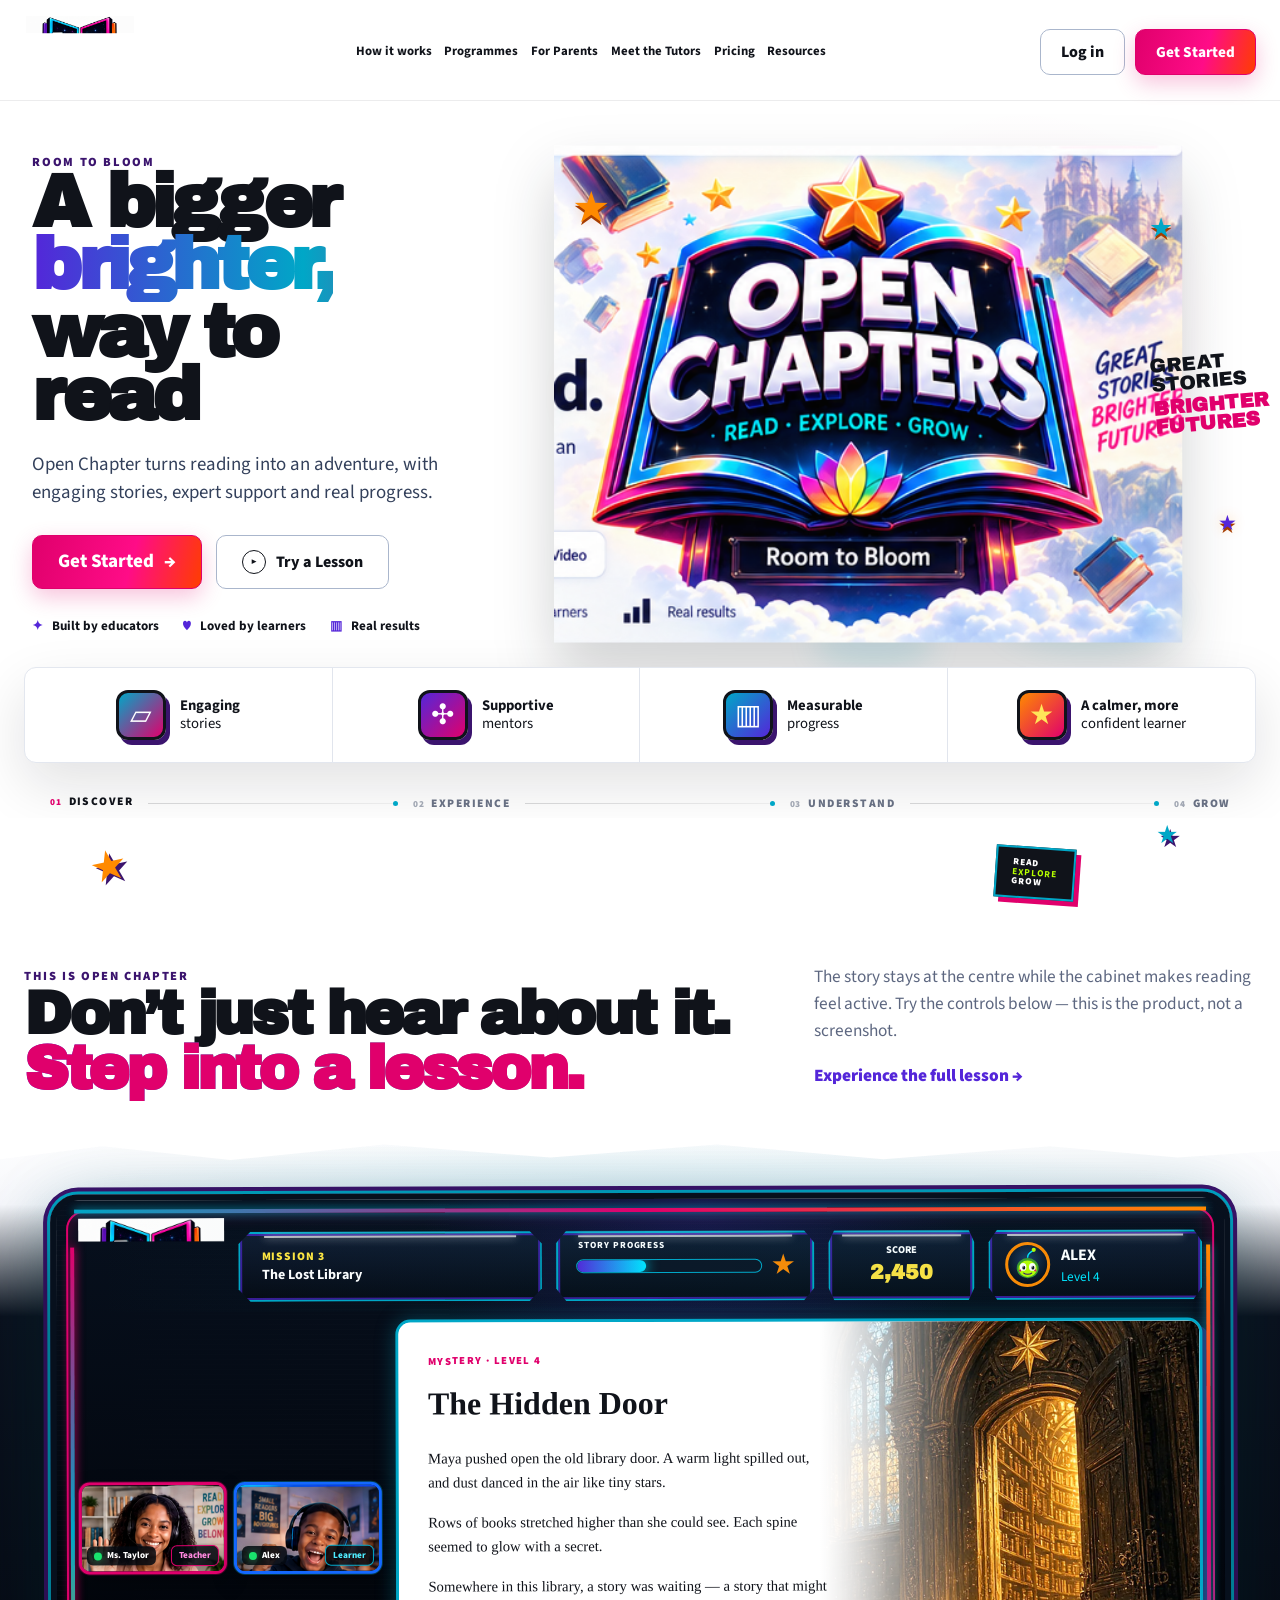
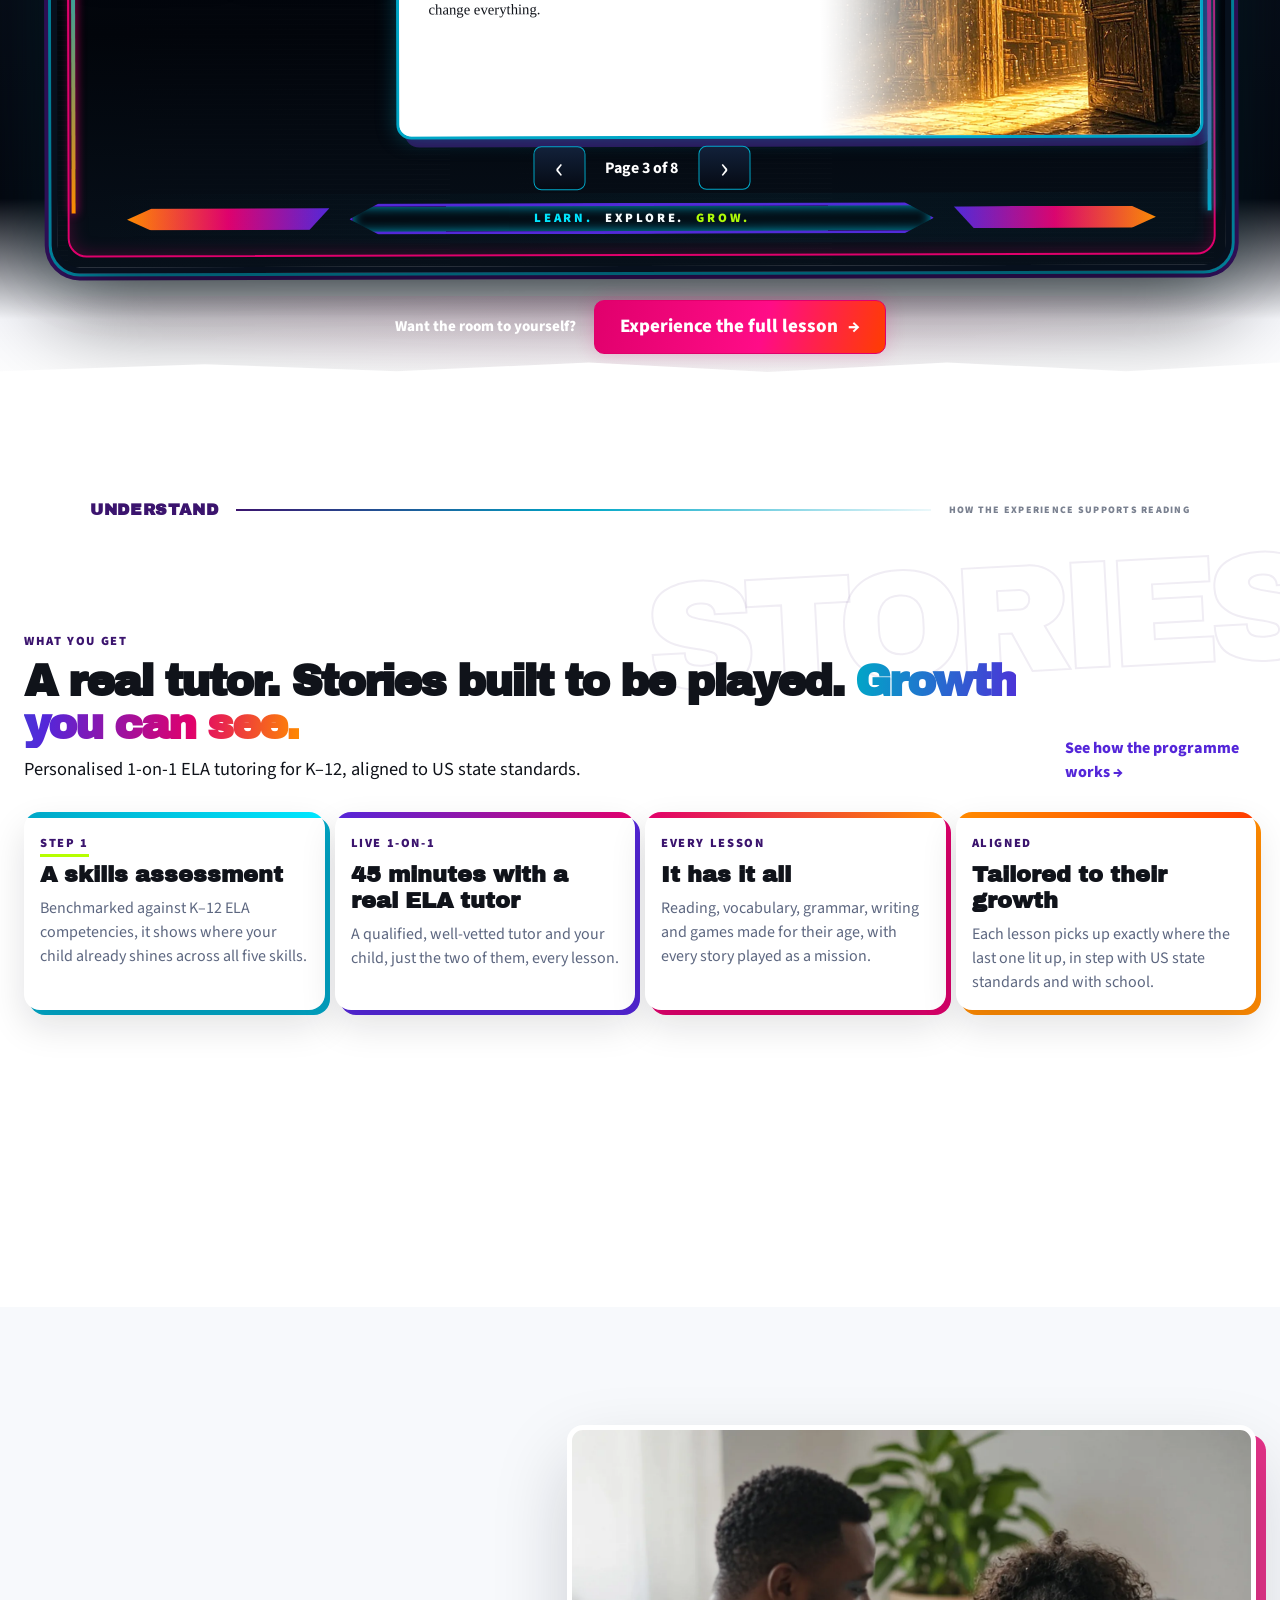
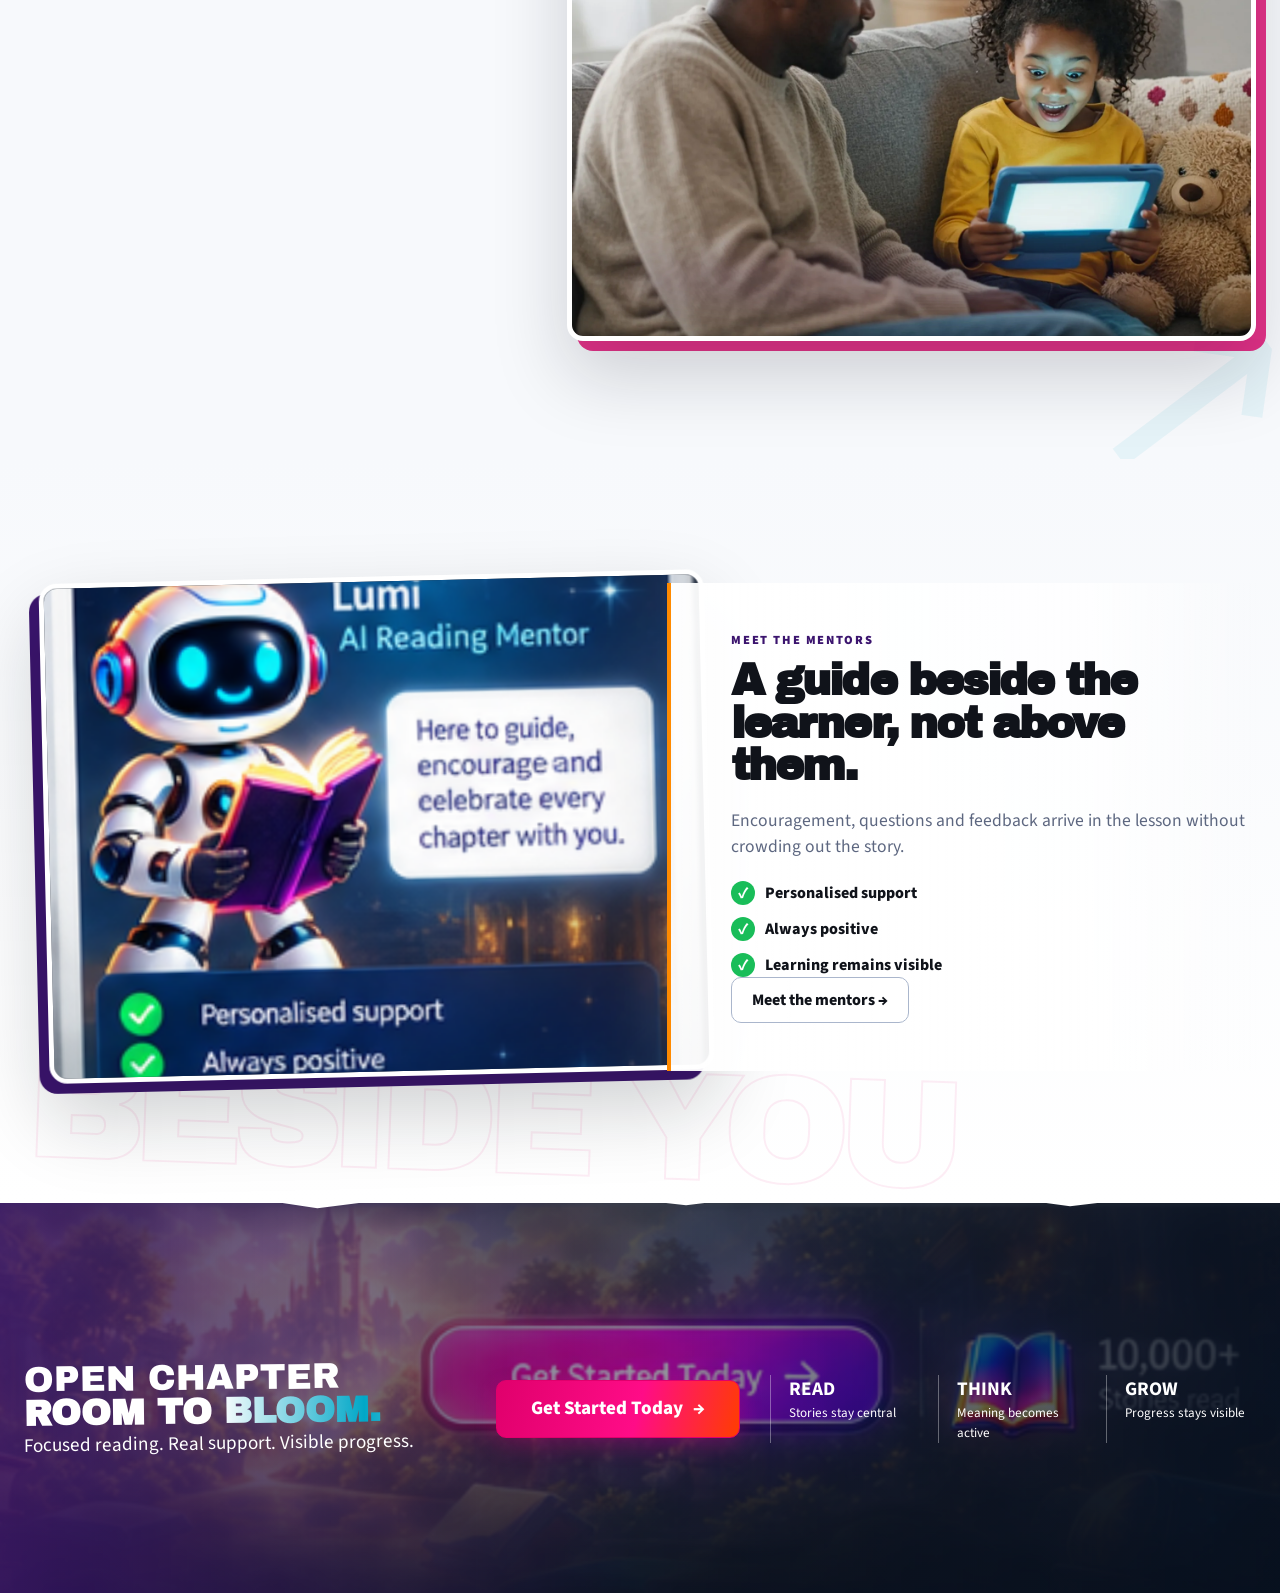
==== commit 715092bf: "Replace banned hero art and show the parent photo. Bright white glow compositions stand in for the s" ====
--- a/index.html
+++ b/index.html
@@ -32,7 +32,7 @@
 <nav class="primary-nav" data-menu="" id="primary-nav" aria-label="Primary">
 <a href="how-it-works.html">How it works</a><a href="programmes.html">Programmes</a><a href="parents.html">For Parents</a><a href="tutors.html">Meet the Tutors</a><a href="pricing.html">Pricing</a><a href="resources.html">Resources</a>
 </nav>
-<div class="header-actions"><a class="btn btn-outline" href="[LOGIN URL TBC]">Log in</a><a class="btn btn-outline" href="get-started.html?intent=assessment">Book assessment</a></div>
+<div class="header-actions"><button class="btn btn-outline">Log in</button><a class="btn btn-hot" href="get-started.html">Get Started</a></div>
 </div>
 </header>
 
@@ -117,10 +117,7 @@
 <section class="content-section parent-section collision-section" id="parents"><span class="edge-mark edge-mark-parent" aria-hidden="true">↗</span><div class="shell parent-grid">
 <div class="parent-copy reveal"><p class="eyebrow">FOR PARENTS</p><h2>Real progress.<br/>A <em>brighter you.</em></h2><p>Detailed progress reports, reading insights and a supportive community make the learning underneath the fun visible.</p><a class="btn btn-outline btn-lg" href="progress.html">See progress →</a></div>
 <div class="parent-picture v79-show">
-  <picture>
-    <source media="(max-width: 820px)" srcset="assets/parent-look-3x4.webp" width="900" height="1200">
-    <img src="assets/parent-look-4x3.webp" width="1600" height="1200" loading="lazy" decoding="async" alt="A father and his young daughter on a sofa at home, reading a story together on a tablet. Her face is lit up with delight.">
-  </picture>
+  <img src="assets/parent-look-4x3.webp" srcset="assets/parent-look-3x4.webp 900w, assets/parent-look-4x3.webp 1600w" sizes="(max-width: 820px) 92vw, 640px" width="1600" height="1200" loading="eager" decoding="async" alt="A father and his young daughter on a sofa at home, reading a story together on a tablet. Her face is lit up with delight.">
 </div>
 </div></section>
 
--- a/css/v79-pages.css
+++ b/css/v79-pages.css
@@ -11,10 +11,11 @@
   .v79-grad,.v6-hero h1 em,.v79 h2 em{color:var(--magenta);background:none}
 }
 .btn-hot{font-size:1.1875rem;font-weight:800}
-/* Header logo was clipping under the fixed 78px bar once the hot button grew. Keep the mark fully inside the bar. */
+/* Header logo was clipping: backdrop-filter on .site-header clips overflow, and a 68px mark inside a 78px bar sat on the top edge. Give the bar room and keep the whole mark inside it. */
 .site-header{overflow:visible}
-.header-inner{height:auto;min-height:78px;padding-block:6px}
-.site-header .brand img{width:105px;height:auto;max-height:62px;object-fit:contain}
+.header-inner{height:auto;min-height:96px;padding-block:16px 12px;align-items:center}
+.site-header .brand{display:flex;align-items:center;line-height:0;overflow:visible}
+.site-header .header-inner .brand img{width:112px;height:72px;max-height:none;object-fit:contain;object-position:center center;display:block}
 .header-actions .btn-hot{font-size:.95rem;line-height:1.1}
 .v79-tbc{display:none}
 body.v79-review .v79-tbc{display:inline;border:1.5px dashed var(--orange);background:var(--paper);color:var(--ink);font-size:.85em;border-radius:6px;padding:0 .35em}
@@ -26,8 +27,16 @@
 .home-page #parents .parent-picture{
   opacity:1!important;transform:none!important;animation:none!important
 }
-.home-page .parent-picture picture,.home-page .parent-picture img{
-  display:block;width:100%;height:100%;min-height:455px;object-fit:cover;object-position:50% 35%
+.home-page #parents .parent-picture{
+  position:relative;overflow:hidden;aspect-ratio:4/3;min-height:455px;
+  background:#fff url("../assets/parent-look-4x3.webp") center 35%/cover no-repeat
+}
+.home-page #parents .parent-picture img{
+  position:absolute;inset:0;display:block;width:100%;height:100%;min-height:0;
+  object-fit:cover;object-position:50% 35%
+}
+@media(max-width:820px){
+  .home-page #parents .parent-picture{aspect-ratio:3/4;background-image:url("../assets/parent-look-3x4.webp")}
 }
 .home-page .programmes-section .programme-cards,
 .home-page .programmes-section .programme-cards article{transform:none!important;opacity:1}
@@ -75,10 +84,70 @@
 .v79 .v79-quiet h2{font-family:var(--ui);font-weight:800;font-size:1.35rem;letter-spacing:0}
 .v79 .v79-band{padding:40px 0}
 .v79 p{font-size:1.05rem;line-height:1.5;color:var(--ink)}
-.v79-hero-visual{position:relative;border-radius:18px;overflow:hidden;border:4px solid #fff;box-shadow:0 28px 70px rgba(16,19,26,.22),8px 8px 0 var(--cyan),-8px -8px 0 var(--magenta);background:var(--ink);min-height:280px}
-.pricing-page .v79-price-visual{margin:22px auto 0;max-width:520px}
-.v79-hero-visual img{width:100%;height:100%;object-fit:cover;min-height:320px;display:block}
-.v79-hero-visual figcaption{position:absolute;left:12px;bottom:12px;background:var(--ink);color:var(--white);font-family:var(--display);font-size:.85rem;padding:8px 12px;border-radius:10px;border:2px solid var(--cyan)}
+.v79-hero-visual{position:relative;border-radius:22px;overflow:hidden;border:4px solid #fff;box-shadow:0 22px 50px rgba(16,19,26,.08),10px 10px 0 var(--cyan),-8px -8px 0 var(--magenta);background:#fff;min-height:0;margin:0}
+.pricing-page .v79-price-visual{position:relative;margin:28px auto 8px;max-width:560px}
+.pricing-page .v6-hero.compact>.shell{padding-bottom:48px}
+.pricing-page .v79-anchors{position:relative;z-index:2;margin:36px 0 8px;padding-top:12px}
+.v79-hero-visual figcaption{position:absolute;left:12px;bottom:12px;background:#fff;color:var(--ink);font-family:var(--display);font-size:.85rem;padding:8px 12px;border-radius:10px;border:2px solid var(--cyan)}
+.v79-glow-stage,.v79-live,.v79-burst{position:relative;min-height:280px;background:#fff}
+.v79-glow-cabinet .v79-glow-stage{
+  background:
+    radial-gradient(circle at 18% 22%, color-mix(in srgb,var(--cyan) 70%,#fff), transparent 36%),
+    radial-gradient(circle at 82% 18%, color-mix(in srgb,var(--magenta) 55%,#fff), transparent 34%),
+    radial-gradient(circle at 50% 88%, color-mix(in srgb,var(--orange) 45%,#fff), transparent 40%),
+    #fff;
+  display:grid;grid-template-columns:repeat(5,1fr);gap:10px;align-items:end;padding:36px 22px 54px
+}
+.v79-glow-stage span{display:block;border-radius:12px 12px 4px 4px;min-height:120px;box-shadow:0 0 24px color-mix(in srgb,var(--cyan) 55%,transparent)}
+.v79-glow-stage span:nth-child(1){height:62%;background:linear-gradient(#fff,var(--cyan));box-shadow:0 0 28px var(--cyan)}
+.v79-glow-stage span:nth-child(2){height:88%;background:linear-gradient(#fff,var(--violet2));box-shadow:0 0 28px var(--violet2)}
+.v79-glow-stage span:nth-child(3){height:100%;background:linear-gradient(#fff,var(--magenta));box-shadow:0 0 32px var(--magenta)}
+.v79-glow-stage span:nth-child(4){height:74%;background:linear-gradient(#fff,var(--orange));box-shadow:0 0 28px var(--orange)}
+.v79-glow-stage span:nth-child(5){height:48%;background:linear-gradient(#fff,var(--lime));box-shadow:0 0 24px var(--lime)}
+.v79-live{display:grid;grid-template-columns:1fr 1fr;gap:14px;padding:22px;min-height:300px;background:radial-gradient(circle at 50% 0%, color-mix(in srgb,var(--cyan) 28%,#fff), #fff 62%)}
+.v79-tile{border-radius:16px;border:3px solid #fff;display:flex;flex-direction:column;justify-content:flex-end;padding:14px;min-height:240px;position:relative;overflow:hidden}
+.v79-tile b{position:relative;z-index:1;font-family:var(--display);color:var(--ink);background:#fff;align-self:flex-start;padding:4px 8px;border-radius:8px}
+.v79-tile i{position:absolute;inset:18% 22% auto;height:46%;border-radius:50%;filter:blur(0)}
+.v79-tile-tutor{background:linear-gradient(160deg,#fff, color-mix(in srgb,var(--cyan) 35%,#fff));box-shadow:8px 8px 0 var(--cyan)}
+.v79-tile-tutor i{background:radial-gradient(circle at 50% 40%, var(--cyan), transparent 68%);width:70%;left:15%}
+.v79-tile-child{background:linear-gradient(200deg,#fff, color-mix(in srgb,var(--magenta) 32%,#fff));box-shadow:-8px 8px 0 var(--magenta)}
+.v79-tile-child i{background:radial-gradient(circle at 50% 40%, var(--orange), transparent 68%);width:64%;left:18%}
+.v79-burst{min-height:240px;background:#fff;overflow:hidden}
+.v79-burst i{position:absolute;border-radius:50%;filter:blur(2px)}
+.v79-burst i:nth-child(1){width:180px;height:180px;left:8%;top:18%;background:color-mix(in srgb,var(--cyan) 75%,#fff);box-shadow:0 0 40px var(--cyan)}
+.v79-burst i:nth-child(2){width:140px;height:140px;right:12%;top:10%;background:color-mix(in srgb,var(--magenta) 70%,#fff);box-shadow:0 0 36px var(--magenta)}
+.v79-burst i:nth-child(3){width:110px;height:110px;left:38%;top:42%;background:color-mix(in srgb,var(--orange) 75%,#fff);box-shadow:0 0 32px var(--orange)}
+.v79-burst i:nth-child(4){width:90px;height:90px;right:28%;bottom:12%;background:color-mix(in srgb,var(--lime) 80%,#fff);box-shadow:0 0 28px var(--lime)}
+.v79-burst i:nth-child(5){width:70px;height:70px;left:22%;bottom:16%;background:color-mix(in srgb,var(--violet2) 70%,#fff);box-shadow:0 0 26px var(--violet2)}
+.v79-story-glow{width:100%;height:100%;min-height:240px;background:
+  radial-gradient(circle at 28% 36%, var(--cyan), transparent 46%),
+  radial-gradient(circle at 72% 58%, var(--magenta), transparent 44%),
+  radial-gradient(circle at 48% 78%, var(--orange), transparent 42%),
+  #fff}
+.v79-rhythm-strip{background:linear-gradient(90deg, color-mix(in srgb,var(--cyan) 16%,#fff), #fff 42%, color-mix(in srgb,var(--magenta) 12%,#fff));border-block:0}
+.v79-rhythm-strip .v79-steps,.v79-rhythm-strip .v79-trust{background:none;box-shadow:none}
+.v79-rhythm-strip .v79-steps li,.v79-rhythm-strip .v79-trust li{background:transparent;border:0;box-shadow:none;border-top:4px solid var(--cyan);border-radius:0;padding-top:12px}
+.v79-rhythm-strip .v79-trust li:nth-child(2),.v79-rhythm-strip .v79-steps li:nth-child(2){border-color:var(--violet2)}
+.v79-rhythm-strip .v79-trust li:nth-child(3),.v79-rhythm-strip .v79-steps li:nth-child(3){border-color:var(--magenta)}
+.v79-rhythm-strip .v79-trust li:nth-child(4){border-color:var(--orange)}
+.v79-rhythm-strip .v79-trust li:nth-child(5){border-color:var(--lime)}
+.v79-rhythm-strip .v79-trust li:nth-child(6){border-color:var(--verm)}
+.v79-rhythm-strip .v79-trust li::before,.v79-rhythm-strip .v79-steps li::before{display:none}
+.programmes-page #inside .shell-wide,.pricing-page #assessment .shell{display:block}
+.v79-rhythm-glow{
+  background:
+    radial-gradient(circle at 8% 20%, color-mix(in srgb,var(--cyan) 42%,#fff), transparent 36%),
+    radial-gradient(circle at 92% 8%, color-mix(in srgb,var(--magenta) 36%,#fff), transparent 34%),
+    radial-gradient(circle at 70% 100%, color-mix(in srgb,var(--orange) 32%,#fff), transparent 40%),
+    #fff;
+  color:var(--ink)
+}
+.v79-rhythm-glow h2,.v79-rhythm-glow p,.v79-rhythm-glow li{color:var(--ink)}
+.v79 .v79-rhythm-glow .v79-included li{color:var(--ink)}
+.v79-rhythm-glow .v79-plates article{background:#fff;border-color:var(--line)}
+.v79-rhythm-quiet{background:#fff}
+.v79-rhythm-quiet .v79-beats{background:none}
+.v79-rhythm-quiet .v79-beats li{background:transparent;border:0;box-shadow:none;padding-left:0}
 .v79-cards-4 article,.v79-trust li,.v79-beats li,.v79-plans article,.v79-feature{
   border:0;border-radius:16px;box-shadow:0 16px 36px rgba(16,19,26,.12),5px 5px 0 var(--cyan)
 }
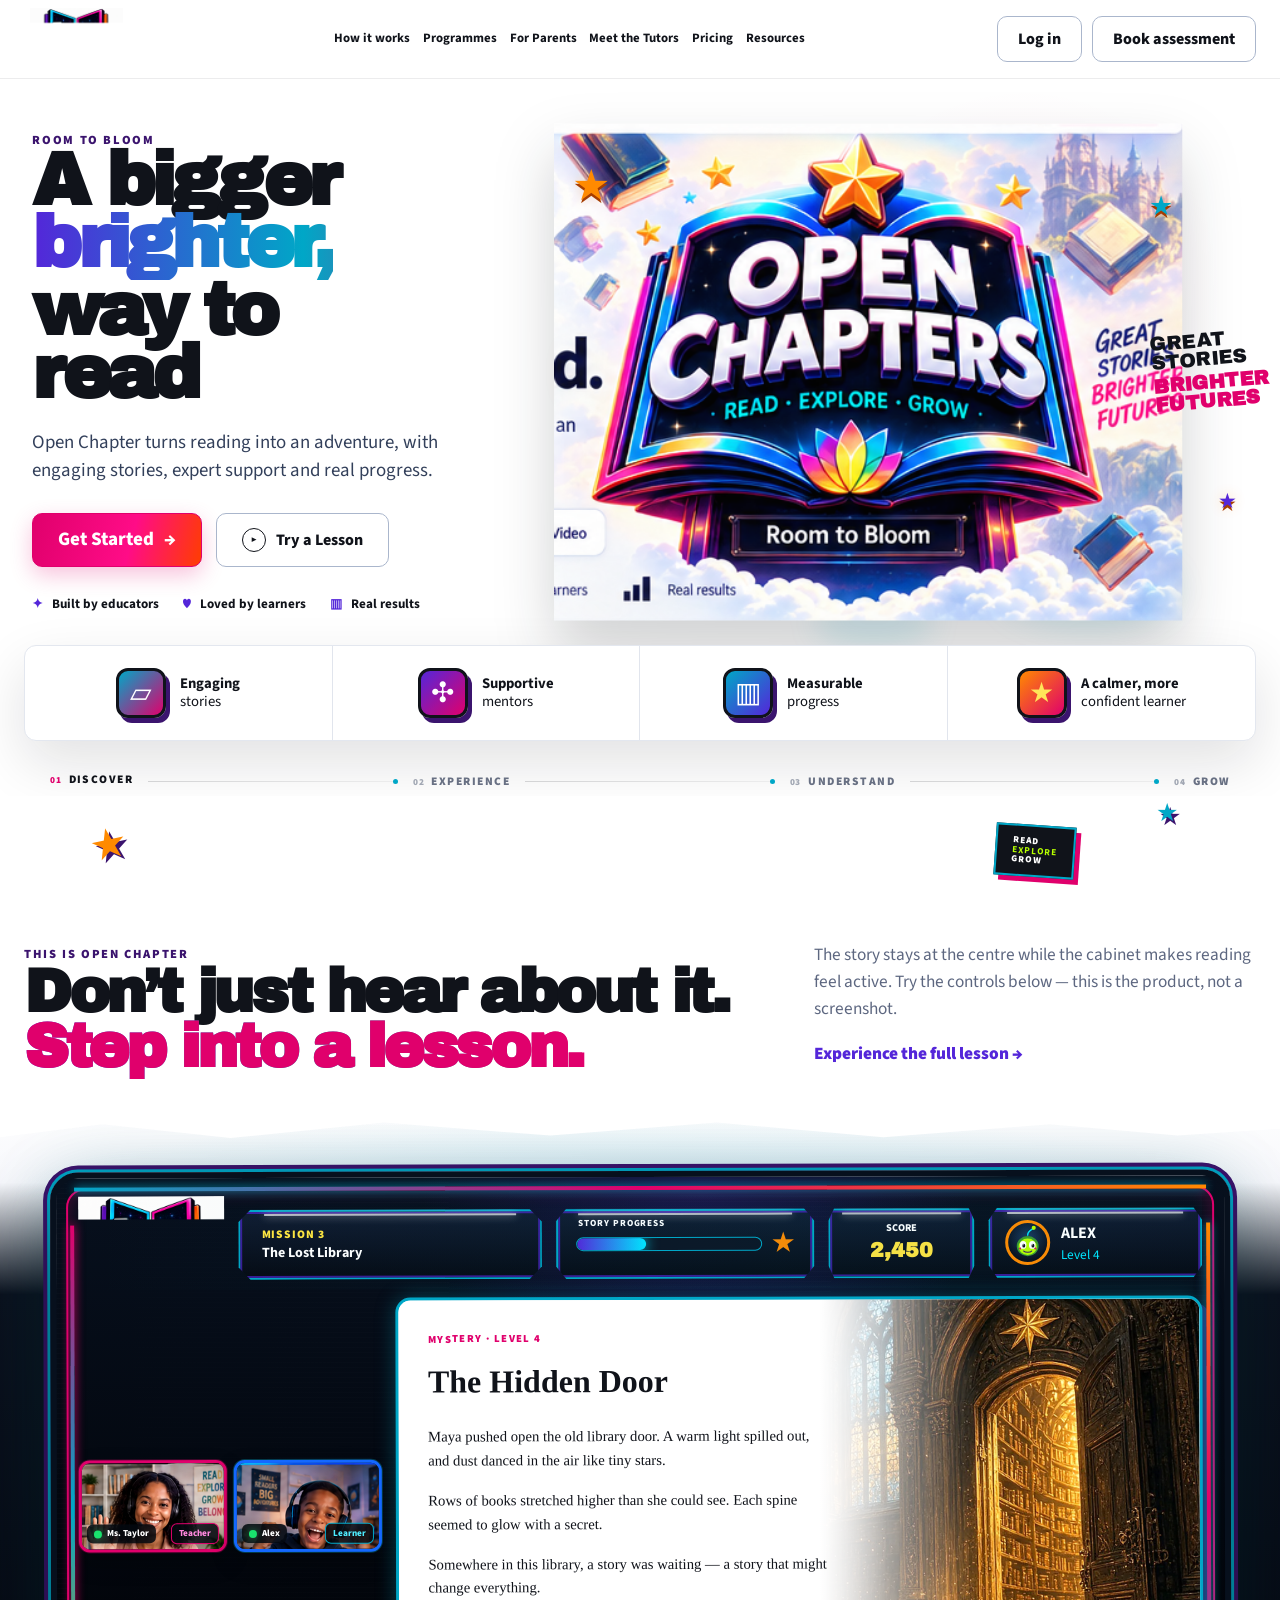
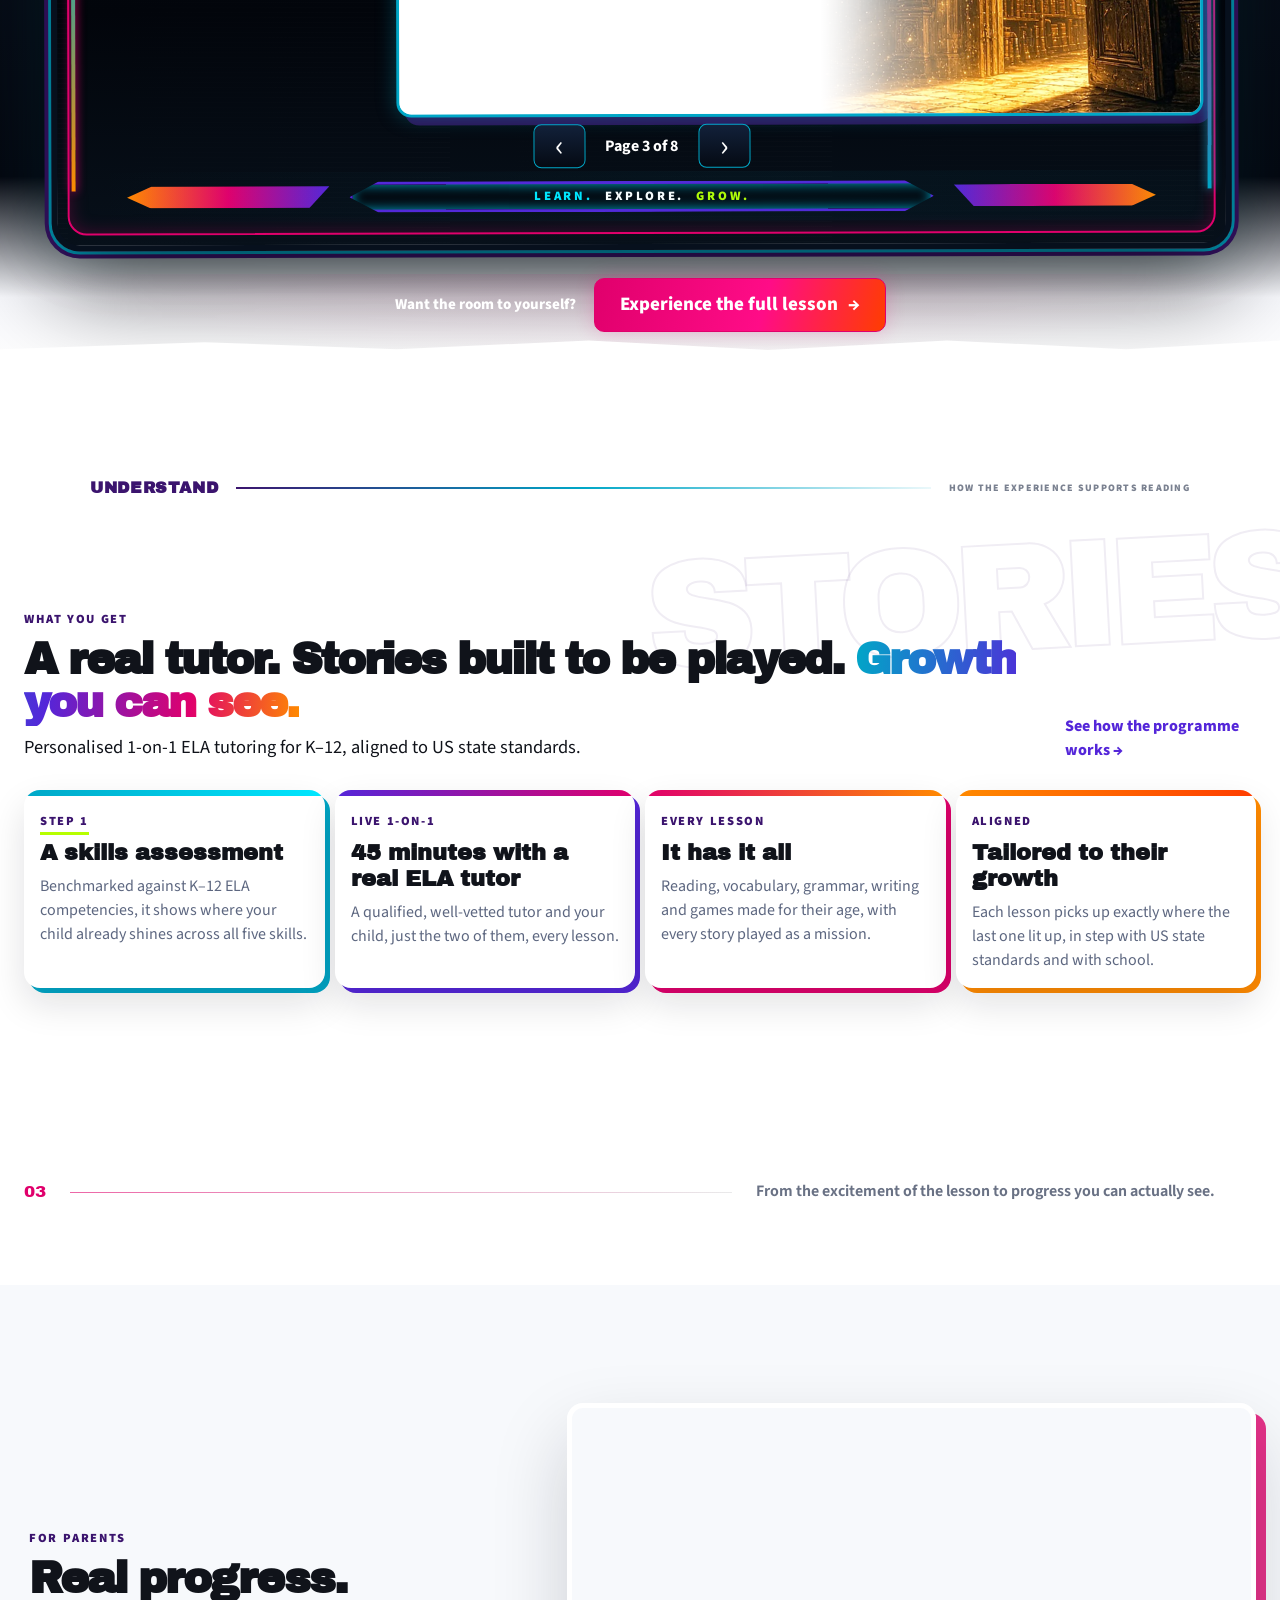
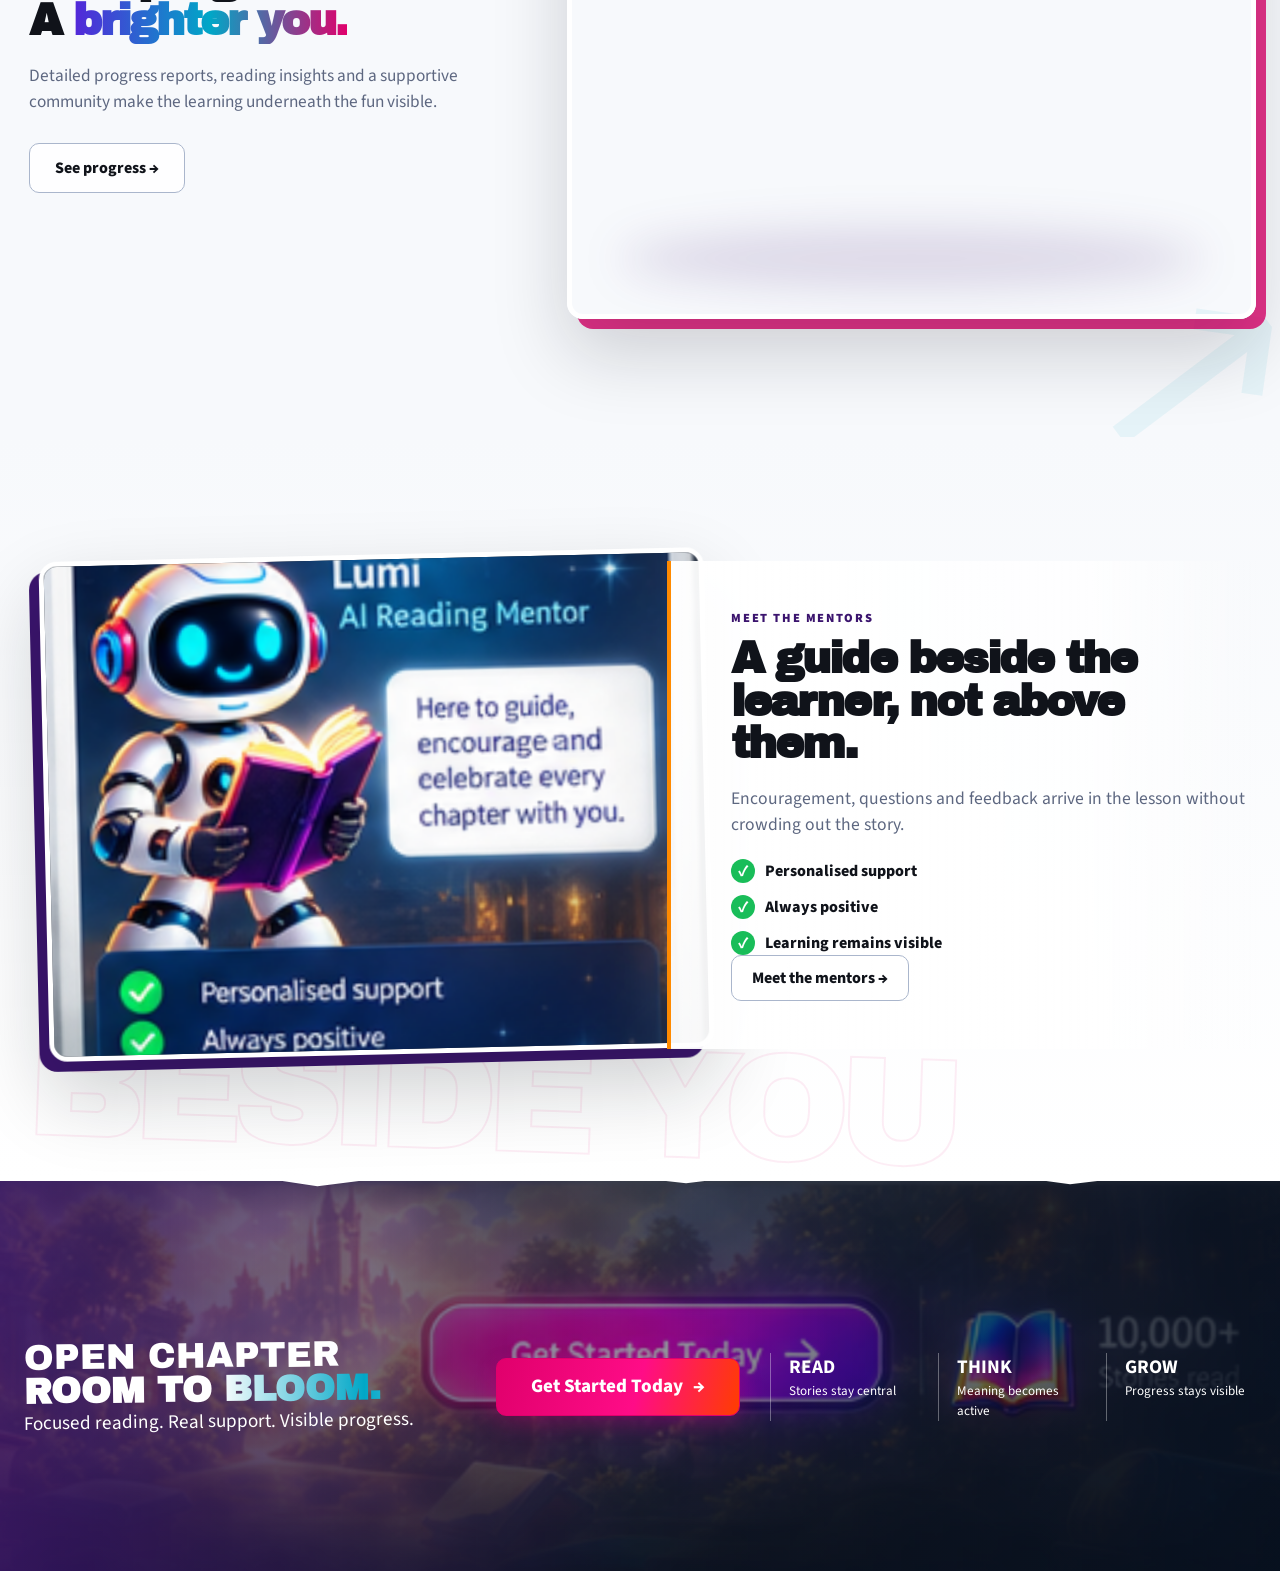
==== commit dc81738d: "Revert "Replace banned hero art and show the parent photo." This reverts commit 715092bf136f676e14a3" ====
--- a/index.html
+++ b/index.html
@@ -32,7 +32,7 @@
 <nav class="primary-nav" data-menu="" id="primary-nav" aria-label="Primary">
 <a href="how-it-works.html">How it works</a><a href="programmes.html">Programmes</a><a href="parents.html">For Parents</a><a href="tutors.html">Meet the Tutors</a><a href="pricing.html">Pricing</a><a href="resources.html">Resources</a>
 </nav>
-<div class="header-actions"><button class="btn btn-outline">Log in</button><a class="btn btn-hot" href="get-started.html">Get Started</a></div>
+<div class="header-actions"><a class="btn btn-outline" href="[LOGIN URL TBC]">Log in</a><a class="btn btn-outline" href="get-started.html?intent=assessment">Book assessment</a></div>
 </div>
 </header>
 
@@ -117,7 +117,10 @@
 <section class="content-section parent-section collision-section" id="parents"><span class="edge-mark edge-mark-parent" aria-hidden="true">↗</span><div class="shell parent-grid">
 <div class="parent-copy reveal"><p class="eyebrow">FOR PARENTS</p><h2>Real progress.<br/>A <em>brighter you.</em></h2><p>Detailed progress reports, reading insights and a supportive community make the learning underneath the fun visible.</p><a class="btn btn-outline btn-lg" href="progress.html">See progress →</a></div>
 <div class="parent-picture v79-show">
-  <img src="assets/parent-look-4x3.webp" srcset="assets/parent-look-3x4.webp 900w, assets/parent-look-4x3.webp 1600w" sizes="(max-width: 820px) 92vw, 640px" width="1600" height="1200" loading="eager" decoding="async" alt="A father and his young daughter on a sofa at home, reading a story together on a tablet. Her face is lit up with delight.">
+  <picture>
+    <source media="(max-width: 820px)" srcset="assets/parent-look-3x4.webp" width="900" height="1200">
+    <img src="assets/parent-look-4x3.webp" width="1600" height="1200" loading="lazy" decoding="async" alt="A father and his young daughter on a sofa at home, reading a story together on a tablet. Her face is lit up with delight.">
+  </picture>
 </div>
 </div></section>
 
--- a/css/v79-pages.css
+++ b/css/v79-pages.css
@@ -11,11 +11,10 @@
   .v79-grad,.v6-hero h1 em,.v79 h2 em{color:var(--magenta);background:none}
 }
 .btn-hot{font-size:1.1875rem;font-weight:800}
-/* Header logo was clipping: backdrop-filter on .site-header clips overflow, and a 68px mark inside a 78px bar sat on the top edge. Give the bar room and keep the whole mark inside it. */
+/* Header logo was clipping under the fixed 78px bar once the hot button grew. Keep the mark fully inside the bar. */
 .site-header{overflow:visible}
-.header-inner{height:auto;min-height:96px;padding-block:16px 12px;align-items:center}
-.site-header .brand{display:flex;align-items:center;line-height:0;overflow:visible}
-.site-header .header-inner .brand img{width:112px;height:72px;max-height:none;object-fit:contain;object-position:center center;display:block}
+.header-inner{height:auto;min-height:78px;padding-block:6px}
+.site-header .brand img{width:105px;height:auto;max-height:62px;object-fit:contain}
 .header-actions .btn-hot{font-size:.95rem;line-height:1.1}
 .v79-tbc{display:none}
 body.v79-review .v79-tbc{display:inline;border:1.5px dashed var(--orange);background:var(--paper);color:var(--ink);font-size:.85em;border-radius:6px;padding:0 .35em}
@@ -27,16 +26,8 @@
 .home-page #parents .parent-picture{
   opacity:1!important;transform:none!important;animation:none!important
 }
-.home-page #parents .parent-picture{
-  position:relative;overflow:hidden;aspect-ratio:4/3;min-height:455px;
-  background:#fff url("../assets/parent-look-4x3.webp") center 35%/cover no-repeat
-}
-.home-page #parents .parent-picture img{
-  position:absolute;inset:0;display:block;width:100%;height:100%;min-height:0;
-  object-fit:cover;object-position:50% 35%
-}
-@media(max-width:820px){
-  .home-page #parents .parent-picture{aspect-ratio:3/4;background-image:url("../assets/parent-look-3x4.webp")}
+.home-page .parent-picture picture,.home-page .parent-picture img{
+  display:block;width:100%;height:100%;min-height:455px;object-fit:cover;object-position:50% 35%
 }
 .home-page .programmes-section .programme-cards,
 .home-page .programmes-section .programme-cards article{transform:none!important;opacity:1}
@@ -84,70 +75,10 @@
 .v79 .v79-quiet h2{font-family:var(--ui);font-weight:800;font-size:1.35rem;letter-spacing:0}
 .v79 .v79-band{padding:40px 0}
 .v79 p{font-size:1.05rem;line-height:1.5;color:var(--ink)}
-.v79-hero-visual{position:relative;border-radius:22px;overflow:hidden;border:4px solid #fff;box-shadow:0 22px 50px rgba(16,19,26,.08),10px 10px 0 var(--cyan),-8px -8px 0 var(--magenta);background:#fff;min-height:0;margin:0}
-.pricing-page .v79-price-visual{position:relative;margin:28px auto 8px;max-width:560px}
-.pricing-page .v6-hero.compact>.shell{padding-bottom:48px}
-.pricing-page .v79-anchors{position:relative;z-index:2;margin:36px 0 8px;padding-top:12px}
-.v79-hero-visual figcaption{position:absolute;left:12px;bottom:12px;background:#fff;color:var(--ink);font-family:var(--display);font-size:.85rem;padding:8px 12px;border-radius:10px;border:2px solid var(--cyan)}
-.v79-glow-stage,.v79-live,.v79-burst{position:relative;min-height:280px;background:#fff}
-.v79-glow-cabinet .v79-glow-stage{
-  background:
-    radial-gradient(circle at 18% 22%, color-mix(in srgb,var(--cyan) 70%,#fff), transparent 36%),
-    radial-gradient(circle at 82% 18%, color-mix(in srgb,var(--magenta) 55%,#fff), transparent 34%),
-    radial-gradient(circle at 50% 88%, color-mix(in srgb,var(--orange) 45%,#fff), transparent 40%),
-    #fff;
-  display:grid;grid-template-columns:repeat(5,1fr);gap:10px;align-items:end;padding:36px 22px 54px
-}
-.v79-glow-stage span{display:block;border-radius:12px 12px 4px 4px;min-height:120px;box-shadow:0 0 24px color-mix(in srgb,var(--cyan) 55%,transparent)}
-.v79-glow-stage span:nth-child(1){height:62%;background:linear-gradient(#fff,var(--cyan));box-shadow:0 0 28px var(--cyan)}
-.v79-glow-stage span:nth-child(2){height:88%;background:linear-gradient(#fff,var(--violet2));box-shadow:0 0 28px var(--violet2)}
-.v79-glow-stage span:nth-child(3){height:100%;background:linear-gradient(#fff,var(--magenta));box-shadow:0 0 32px var(--magenta)}
-.v79-glow-stage span:nth-child(4){height:74%;background:linear-gradient(#fff,var(--orange));box-shadow:0 0 28px var(--orange)}
-.v79-glow-stage span:nth-child(5){height:48%;background:linear-gradient(#fff,var(--lime));box-shadow:0 0 24px var(--lime)}
-.v79-live{display:grid;grid-template-columns:1fr 1fr;gap:14px;padding:22px;min-height:300px;background:radial-gradient(circle at 50% 0%, color-mix(in srgb,var(--cyan) 28%,#fff), #fff 62%)}
-.v79-tile{border-radius:16px;border:3px solid #fff;display:flex;flex-direction:column;justify-content:flex-end;padding:14px;min-height:240px;position:relative;overflow:hidden}
-.v79-tile b{position:relative;z-index:1;font-family:var(--display);color:var(--ink);background:#fff;align-self:flex-start;padding:4px 8px;border-radius:8px}
-.v79-tile i{position:absolute;inset:18% 22% auto;height:46%;border-radius:50%;filter:blur(0)}
-.v79-tile-tutor{background:linear-gradient(160deg,#fff, color-mix(in srgb,var(--cyan) 35%,#fff));box-shadow:8px 8px 0 var(--cyan)}
-.v79-tile-tutor i{background:radial-gradient(circle at 50% 40%, var(--cyan), transparent 68%);width:70%;left:15%}
-.v79-tile-child{background:linear-gradient(200deg,#fff, color-mix(in srgb,var(--magenta) 32%,#fff));box-shadow:-8px 8px 0 var(--magenta)}
-.v79-tile-child i{background:radial-gradient(circle at 50% 40%, var(--orange), transparent 68%);width:64%;left:18%}
-.v79-burst{min-height:240px;background:#fff;overflow:hidden}
-.v79-burst i{position:absolute;border-radius:50%;filter:blur(2px)}
-.v79-burst i:nth-child(1){width:180px;height:180px;left:8%;top:18%;background:color-mix(in srgb,var(--cyan) 75%,#fff);box-shadow:0 0 40px var(--cyan)}
-.v79-burst i:nth-child(2){width:140px;height:140px;right:12%;top:10%;background:color-mix(in srgb,var(--magenta) 70%,#fff);box-shadow:0 0 36px var(--magenta)}
-.v79-burst i:nth-child(3){width:110px;height:110px;left:38%;top:42%;background:color-mix(in srgb,var(--orange) 75%,#fff);box-shadow:0 0 32px var(--orange)}
-.v79-burst i:nth-child(4){width:90px;height:90px;right:28%;bottom:12%;background:color-mix(in srgb,var(--lime) 80%,#fff);box-shadow:0 0 28px var(--lime)}
-.v79-burst i:nth-child(5){width:70px;height:70px;left:22%;bottom:16%;background:color-mix(in srgb,var(--violet2) 70%,#fff);box-shadow:0 0 26px var(--violet2)}
-.v79-story-glow{width:100%;height:100%;min-height:240px;background:
-  radial-gradient(circle at 28% 36%, var(--cyan), transparent 46%),
-  radial-gradient(circle at 72% 58%, var(--magenta), transparent 44%),
-  radial-gradient(circle at 48% 78%, var(--orange), transparent 42%),
-  #fff}
-.v79-rhythm-strip{background:linear-gradient(90deg, color-mix(in srgb,var(--cyan) 16%,#fff), #fff 42%, color-mix(in srgb,var(--magenta) 12%,#fff));border-block:0}
-.v79-rhythm-strip .v79-steps,.v79-rhythm-strip .v79-trust{background:none;box-shadow:none}
-.v79-rhythm-strip .v79-steps li,.v79-rhythm-strip .v79-trust li{background:transparent;border:0;box-shadow:none;border-top:4px solid var(--cyan);border-radius:0;padding-top:12px}
-.v79-rhythm-strip .v79-trust li:nth-child(2),.v79-rhythm-strip .v79-steps li:nth-child(2){border-color:var(--violet2)}
-.v79-rhythm-strip .v79-trust li:nth-child(3),.v79-rhythm-strip .v79-steps li:nth-child(3){border-color:var(--magenta)}
-.v79-rhythm-strip .v79-trust li:nth-child(4){border-color:var(--orange)}
-.v79-rhythm-strip .v79-trust li:nth-child(5){border-color:var(--lime)}
-.v79-rhythm-strip .v79-trust li:nth-child(6){border-color:var(--verm)}
-.v79-rhythm-strip .v79-trust li::before,.v79-rhythm-strip .v79-steps li::before{display:none}
-.programmes-page #inside .shell-wide,.pricing-page #assessment .shell{display:block}
-.v79-rhythm-glow{
-  background:
-    radial-gradient(circle at 8% 20%, color-mix(in srgb,var(--cyan) 42%,#fff), transparent 36%),
-    radial-gradient(circle at 92% 8%, color-mix(in srgb,var(--magenta) 36%,#fff), transparent 34%),
-    radial-gradient(circle at 70% 100%, color-mix(in srgb,var(--orange) 32%,#fff), transparent 40%),
-    #fff;
-  color:var(--ink)
-}
-.v79-rhythm-glow h2,.v79-rhythm-glow p,.v79-rhythm-glow li{color:var(--ink)}
-.v79 .v79-rhythm-glow .v79-included li{color:var(--ink)}
-.v79-rhythm-glow .v79-plates article{background:#fff;border-color:var(--line)}
-.v79-rhythm-quiet{background:#fff}
-.v79-rhythm-quiet .v79-beats{background:none}
-.v79-rhythm-quiet .v79-beats li{background:transparent;border:0;box-shadow:none;padding-left:0}
+.v79-hero-visual{position:relative;border-radius:18px;overflow:hidden;border:4px solid #fff;box-shadow:0 28px 70px rgba(16,19,26,.22),8px 8px 0 var(--cyan),-8px -8px 0 var(--magenta);background:var(--ink);min-height:280px}
+.pricing-page .v79-price-visual{margin:22px auto 0;max-width:520px}
+.v79-hero-visual img{width:100%;height:100%;object-fit:cover;min-height:320px;display:block}
+.v79-hero-visual figcaption{position:absolute;left:12px;bottom:12px;background:var(--ink);color:var(--white);font-family:var(--display);font-size:.85rem;padding:8px 12px;border-radius:10px;border:2px solid var(--cyan)}
 .v79-cards-4 article,.v79-trust li,.v79-beats li,.v79-plans article,.v79-feature{
   border:0;border-radius:16px;box-shadow:0 16px 36px rgba(16,19,26,.12),5px 5px 0 var(--cyan)
 }
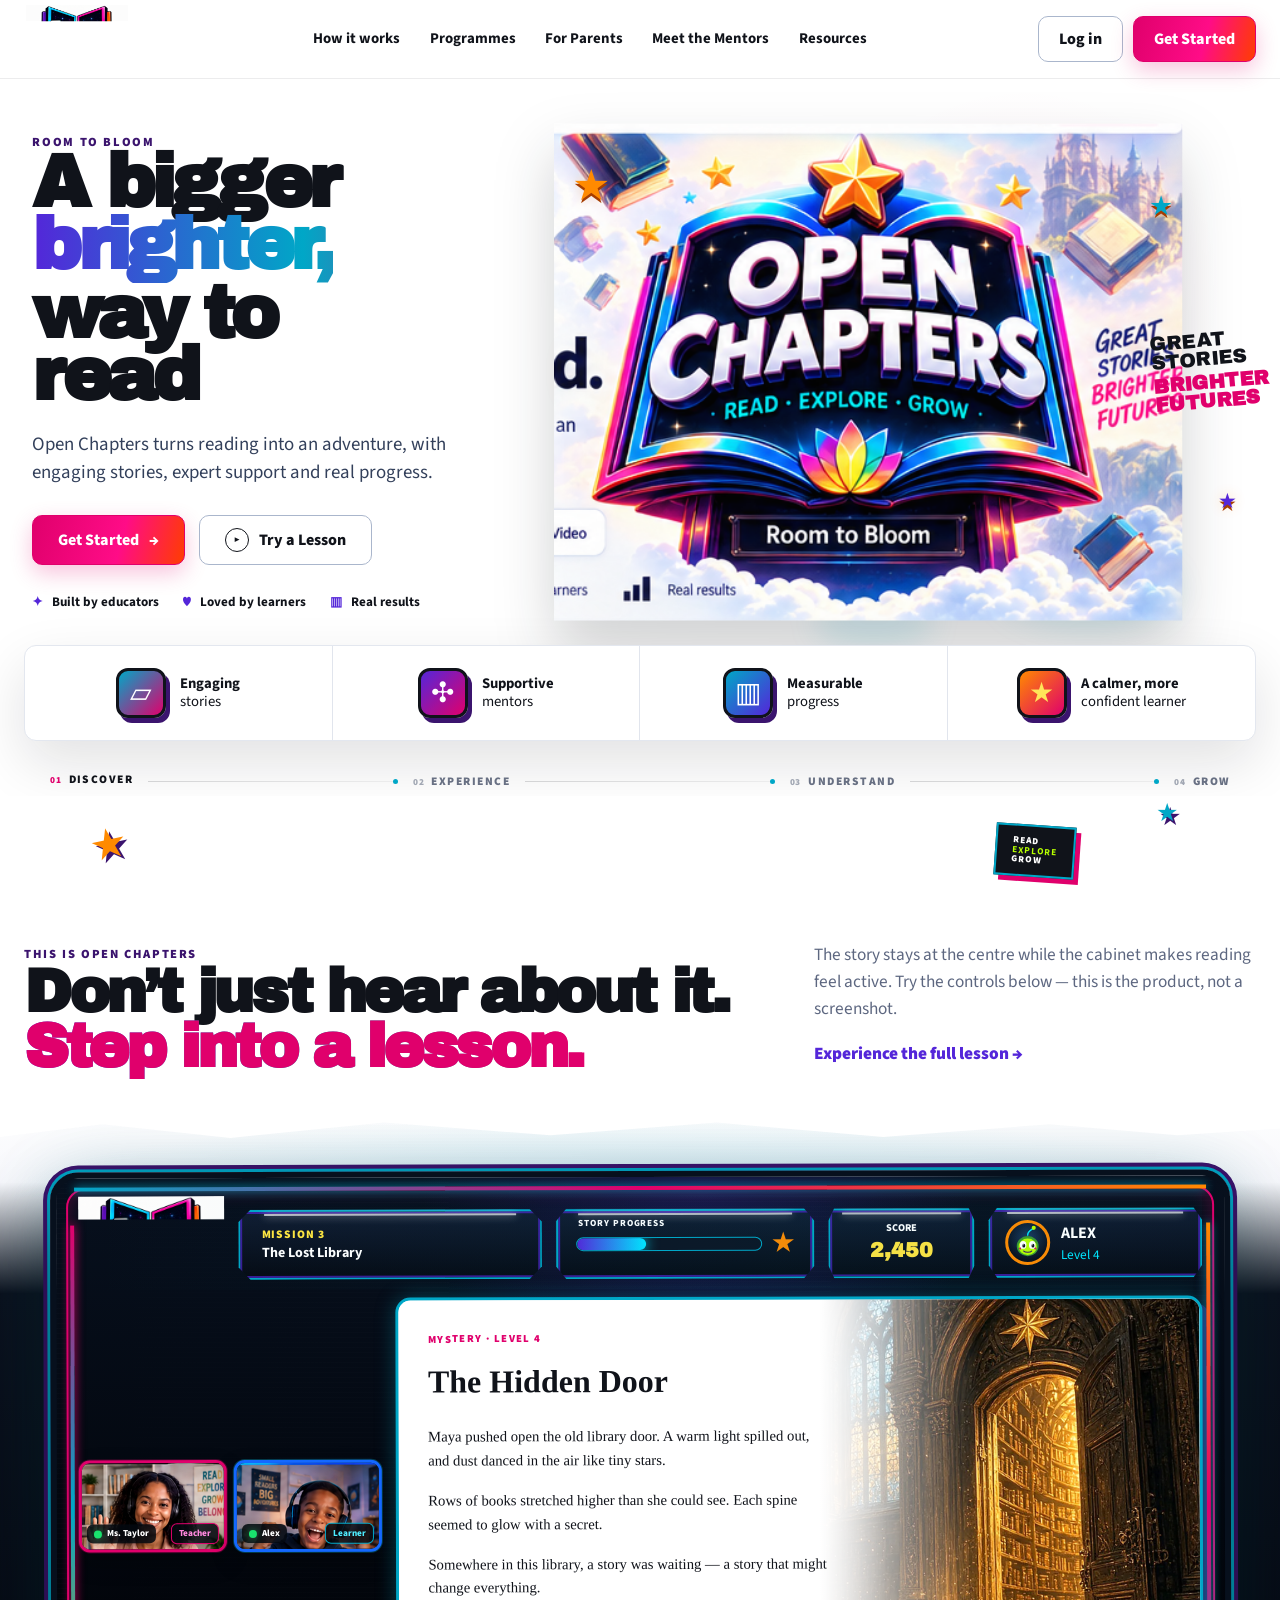
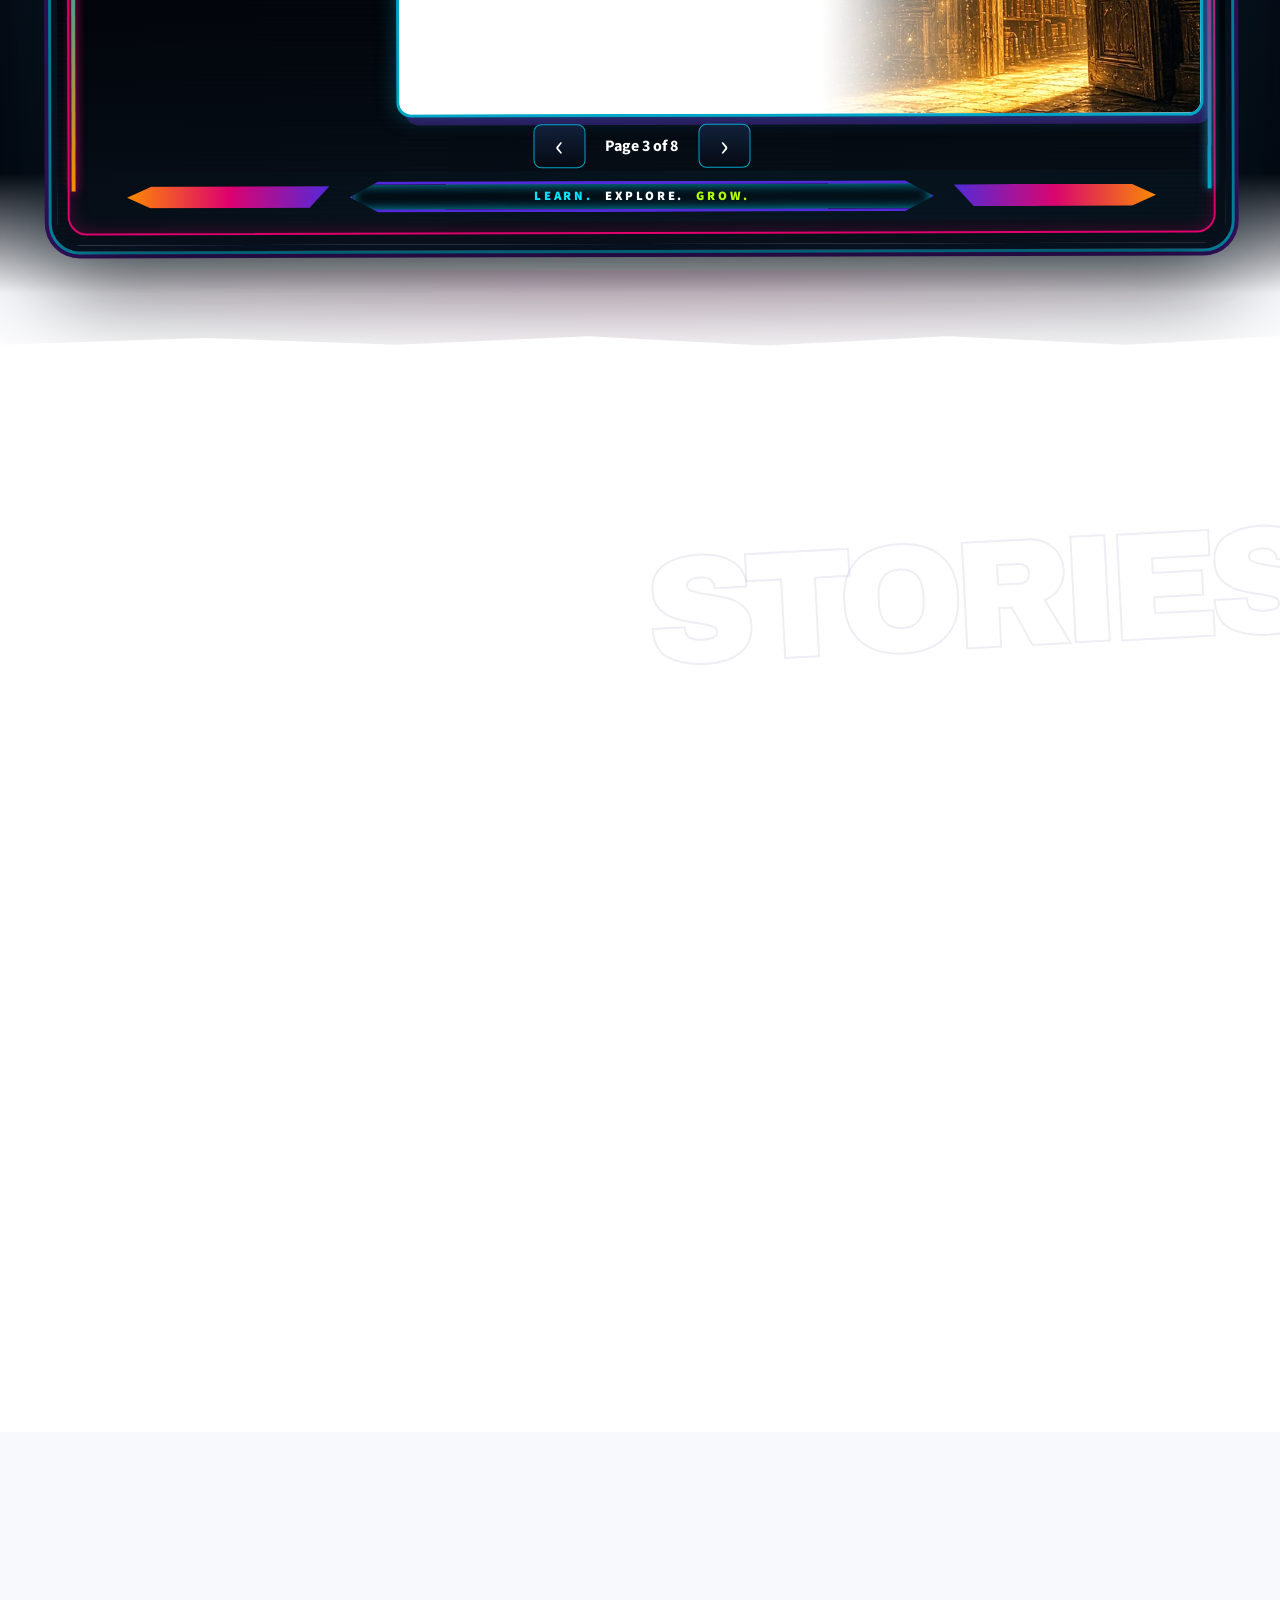
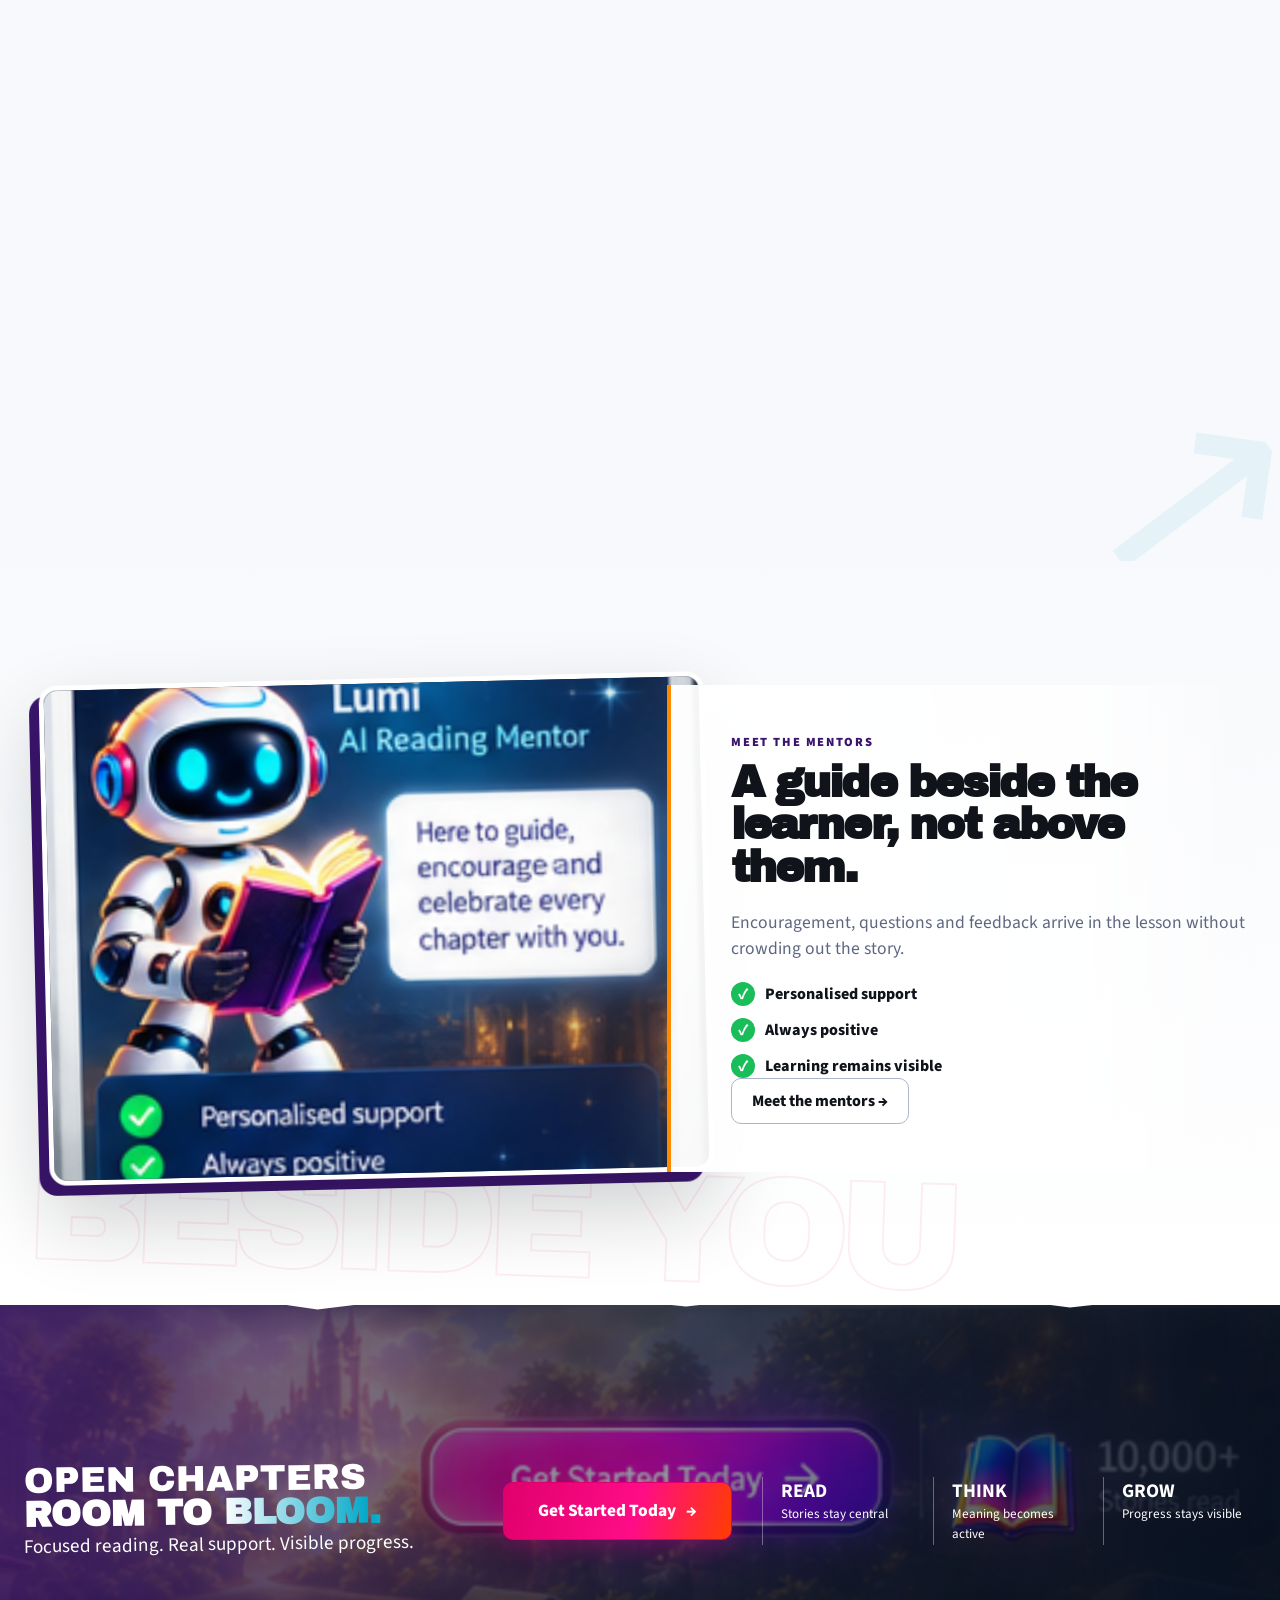
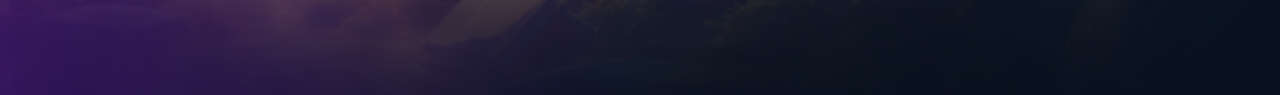
==== commit 7a27134d: "Merge 9c552006a1e011a02582e7a264744f7cd5f29842 into 67b965db2bcc21def4b96e5f4c889e3c02606fa5" ====
--- a/index.html
+++ b/index.html
@@ -5,8 +5,8 @@
 <meta charset="utf-8"/>
 <meta content="width=device-width,initial-scale=1" name="viewport"/>
 <meta content="#ffffff" name="theme-color"/>
-<title>Open Chapter — Room to Bloom</title>
-<meta content="Open Chapter reading experiences with engaging stories, mentor support and visible progress." name="description"/>
+<title>Open Chapters — Room to Bloom</title>
+<meta content="Open Chapters reading experiences with engaging stories, mentor support and visible progress." name="description"/>
 <link href="https://fonts.googleapis.com" rel="preconnect"/>
 <link crossorigin="" href="https://fonts.gstatic.com" rel="preconnect"/>
 <link href="https://fonts.googleapis.com/css2?family=Archivo+Black&amp;family=Source+Sans+3:wght@400;600;700;800;900&amp;display=swap" rel="stylesheet"/>
@@ -21,18 +21,17 @@
 <link href="css/v76-lesson-rebalance.css" rel="stylesheet"/>
 <link rel="stylesheet" href="css/v78-conference.css">
 <link rel="stylesheet" href="css/v79-lesson-remediation.css">
-<link rel="stylesheet" href="css/v79-pages.css">
 </head>
 <body class="home-page">
 <a class="skip-link" href="#main">Skip to content</a>
 <header class="site-header" data-header="">
 <div class="shell header-inner">
-<a aria-label="Open Chapter home" class="brand" href="index.html"><img alt="Open Chapter — Room to Bloom" src="assets/open-chapters-logo.png"/></a>
+<a aria-label="Open Chapters home" class="brand" href="index.html"><img alt="Open Chapters — Room to Bloom" src="assets/open-chapters-logo.png"/></a>
 <button aria-controls="primary-nav" aria-expanded="false" class="menu-toggle" data-menu-toggle=""><span></span><span></span><span></span><b class="sr-only">Menu</b></button>
-<nav class="primary-nav" data-menu="" id="primary-nav" aria-label="Primary">
-<a href="how-it-works.html">How it works</a><a href="programmes.html">Programmes</a><a href="parents.html">For Parents</a><a href="tutors.html">Meet the Tutors</a><a href="pricing.html">Pricing</a><a href="resources.html">Resources</a>
+<nav class="primary-nav" data-menu="" id="primary-nav">
+<a href="how-it-works.html">How it works</a><a href="programmes.html">Programmes</a><a href="parents.html">For Parents</a><a href="mentors.html">Meet the Mentors</a><a href="resources.html">Resources</a>
 </nav>
-<div class="header-actions"><a class="btn btn-outline" href="[LOGIN URL TBC]">Log in</a><a class="btn btn-outline" href="get-started.html?intent=assessment">Book assessment</a></div>
+<div class="header-actions"><button class="btn btn-outline">Log in</button><a class="btn btn-hot" href="get-started.html">Get Started</a></div>
 </div>
 </header>
 
@@ -43,13 +42,13 @@
 <div class="hero-copy reveal">
 <p class="eyebrow">ROOM TO BLOOM</p>
 <h1>A bigger<br/><em>brighter,</em><br/>way to read</h1>
-<p class="hero-lede">Open Chapter turns reading into an adventure, with engaging stories, expert support and real progress.</p>
+<p class="hero-lede">Open Chapters turns reading into an adventure, with engaging stories, expert support and real progress.</p>
 <div class="actions"><a class="btn btn-hot btn-lg" href="#start">Get Started <span>→</span></a><a class="btn btn-outline btn-lg" href="#lesson-showcase"><span class="play">▶</span> Try a Lesson</a></div>
 <div class="trust-row"><span><b>✦</b> Built by educators</span><span><b>♥</b> Loved by learners</span><span><b>▥</b> Real results</span></div>
 </div>
 <div class="hero-visual reveal" data-parallax-root="">
 <div class="hero-glow"></div>
-<img alt="Open Chapter dimensional book marquee" class="hero-art" data-parallax="0.7" src="assets/hero-brand-art.png"/>
+<img alt="Open Chapters dimensional book marquee" class="hero-art" data-parallax="0.7" src="assets/hero-brand-art.png"/>
 <div class="hero-side-message"><span>GREAT<br/>STORIES</span><strong>BRIGHTER<br/>FUTURES</strong></div>
 <span class="float-star star-a">★</span><span class="float-star star-b">★</span><span class="float-star star-c">★</span>
 </div>
@@ -70,7 +69,7 @@
 
 <section class="home-lesson-showcase" id="lesson-showcase">
 <div class="home-lesson-intro shell reveal">
-  <div><p class="eyebrow">THIS IS OPEN CHAPTER</p><h2>Don’t just hear about it. <em>Step into a lesson.</em></h2></div>
+  <div><p class="eyebrow">THIS IS OPEN CHAPTERS</p><h2>Don’t just hear about it. <em>Step into a lesson.</em></h2></div>
   <div><p>The story stays at the centre while the cabinet makes reading feel active. Try the controls below — this is the product, not a screenshot.</p><a href="lesson.html">Experience the full lesson →</a></div>
 </div>
 <div class="home-lesson-stage">
@@ -79,7 +78,7 @@
 <div class="lesson-frame home-lesson-frame reveal" data-lesson="">
 <div class="cabinet-rail rail-one"></div><div class="cabinet-rail rail-two"></div><div class="cabinet-rail rail-three"></div>
 <header class="lesson-top">
-<img alt="Open Chapter" class="lesson-logo" src="assets/open-chapters-logo.png"/>
+<img alt="Open Chapters" class="lesson-logo" src="assets/open-chapters-logo.png"/>
 <div class="mission plate"><span>MISSION 3</span><strong>The Lost Library</strong></div>
 <div class="lesson-progress plate"><span>STORY PROGRESS</span><div class="progress-track"><i data-progress-bar=""></i></div><b>★</b></div>
 <div class="score plate"><span>SCORE</span><strong data-score="">2,450</strong></div>
@@ -104,28 +103,22 @@
 
 <div class="narrative-pulse reveal" aria-hidden="true"><span>UNDERSTAND</span><i></i><b>HOW THE EXPERIENCE SUPPORTS READING</b></div>
 <section class="content-section programmes-section collision-section" id="programmes"><span class="edge-word edge-word-programmes" aria-hidden="true">STORIES</span>
-<div class="shell"><div class="section-bar reveal"><div><p class="eyebrow">WHAT YOU GET</p><h2>A real tutor. Stories built to be played. <em class="v79-grad">Growth you can see.</em></h2><p class="v79-section-lede">Personalised 1-on-1 ELA tutoring for K–12, aligned to US state standards.</p></div><a href="programmes.html">See how the programme works →</a></div>
-<ol class="programme-cards v79-cards-4 v79-show">
-<li><article><span class="v79-card-tag">STEP 1</span><h3>A skills assessment</h3><p>Benchmarked against K–12 ELA competencies, it shows where your child already shines across all five skills.</p></article></li>
-<li><article><span class="v79-card-tag">LIVE 1-ON-1</span><h3>45 minutes with a real ELA tutor</h3><p>A qualified, well-vetted tutor and your child, just the two of them, every lesson.</p></article></li>
-<li><article><span class="v79-card-tag">EVERY LESSON</span><h3>It has it all</h3><p>Reading, vocabulary, grammar, writing and games made for their age, with every story played as a mission.</p></article></li>
-<li><article><span class="v79-card-tag">ALIGNED</span><h3>Tailored to their growth</h3><p>Each lesson picks up exactly where the last one lit up, in step with US state standards and with school.</p></article></li>
-</ol>
+<div class="shell"><div class="section-bar reveal"><div><p class="eyebrow">OUR PROGRAMMES</p><h2>Stories that grow with the reader.</h2></div><a href="programmes.html">View programmes →</a></div>
+<div class="programme-layout reveal"><div class="programme-art"><img alt="Open Chapters learner programme artwork" src="assets/programmes-art.png"/></div><div class="programme-cards">
+<article><span>AGES 6–8</span><h3>Early Readers</h3><p>Build confidence through captivating stories and supported reading.</p><a href="programmes.html">Explore <b>→</b></a></article>
+<article><span>AGES 9–11</span><h3>Bolder Readers</h3><p>Explore bigger worlds and deeper ideas with a mentor beside them.</p><a href="programmes.html">Explore <b>→</b></a></article>
+<article><span>AGES 12–14</span><h3>Future Thinkers</h3><p>Real stories, real skills and a brighter future built through reading.</p><a href="programmes.html">Explore <b>→</b></a></article>
+</div></div>
 </div>
 </section>
 <div class="quiet-beat shell reveal"><span>03</span><i></i><p>From the excitement of the lesson to progress you can actually see.</p></div>
 <section class="content-section parent-section collision-section" id="parents"><span class="edge-mark edge-mark-parent" aria-hidden="true">↗</span><div class="shell parent-grid">
 <div class="parent-copy reveal"><p class="eyebrow">FOR PARENTS</p><h2>Real progress.<br/>A <em>brighter you.</em></h2><p>Detailed progress reports, reading insights and a supportive community make the learning underneath the fun visible.</p><a class="btn btn-outline btn-lg" href="progress.html">See progress →</a></div>
-<div class="parent-picture v79-show">
-  <picture>
-    <source media="(max-width: 820px)" srcset="assets/parent-look-3x4.webp" width="900" height="1200">
-    <img src="assets/parent-look-4x3.webp" width="1600" height="1200" loading="lazy" decoding="async" alt="A father and his young daughter on a sofa at home, reading a story together on a tablet. Her face is lit up with delight.">
-  </picture>
-</div>
+<div class="parent-picture reveal"><img alt="Parent and child reading together" src="assets/parent-art.png"/></div>
 </div></section>
 
-<section class="content-section mentor-section collision-section" id="mentors"><span class="edge-word edge-word-mentor" aria-hidden="true">BESIDE YOU</span><div class="shell mentor-grid"><div class="mentor-feature reveal"><img alt="Open Chapter mentor character artwork" src="assets/mentor-art.png"/></div><div class="mentor-copy reveal"><p class="eyebrow">MEET THE MENTORS</p><h2>A guide beside the learner, not above them.</h2><p>Encouragement, questions and feedback arrive in the lesson without crowding out the story.</p><ul><li>Personalised support</li><li>Always positive</li><li>Learning remains visible</li></ul><a class="btn btn-outline" href="mentors.html">Meet the mentors →</a></div></div></section>
-<section class="closing-section" id="resources"><img alt="Books and fantasy reading environment" class="closing-bg" src="assets/closing-art.png"/><div class="closing-overlay"></div><div class="shell closing-content reveal"><div><p>OPEN CHAPTER</p><h2>ROOM TO BLOOM.</h2><span>Focused reading. Real support. Visible progress.</span></div><a class="btn btn-hot btn-xl" href="get-started.html" id="start">Get Started Today <b>→</b></a><div class="closing-stats"><span><b>READ</b> Stories stay central</span><span><b>THINK</b> Meaning becomes active</span><span><b>GROW</b> Progress stays visible</span></div></div></section>
+<section class="content-section mentor-section collision-section" id="mentors"><span class="edge-word edge-word-mentor" aria-hidden="true">BESIDE YOU</span><div class="shell mentor-grid"><div class="mentor-feature reveal"><img alt="Open Chapters mentor character artwork" src="assets/mentor-art.png"/></div><div class="mentor-copy reveal"><p class="eyebrow">MEET THE MENTORS</p><h2>A guide beside the learner, not above them.</h2><p>Encouragement, questions and feedback arrive in the lesson without crowding out the story.</p><ul><li>Personalised support</li><li>Always positive</li><li>Learning remains visible</li></ul><a class="btn btn-outline" href="mentors.html">Meet the mentors →</a></div></div></section>
+<section class="closing-section" id="resources"><img alt="Books and fantasy reading environment" class="closing-bg" src="assets/closing-art.png"/><div class="closing-overlay"></div><div class="shell closing-content reveal"><div><p>OPEN CHAPTERS</p><h2>ROOM TO BLOOM.</h2><span>Focused reading. Real support. Visible progress.</span></div><a class="btn btn-hot btn-xl" href="get-started.html" id="start">Get Started Today <b>→</b></a><div class="closing-stats"><span><b>READ</b> Stories stay central</span><span><b>THINK</b> Meaning becomes active</span><span><b>GROW</b> Progress stays visible</span></div></div></section>
 </main>
 <script defer="" src="js/primitives.js"></script>
 <script defer="" src="js/app.js"></script>
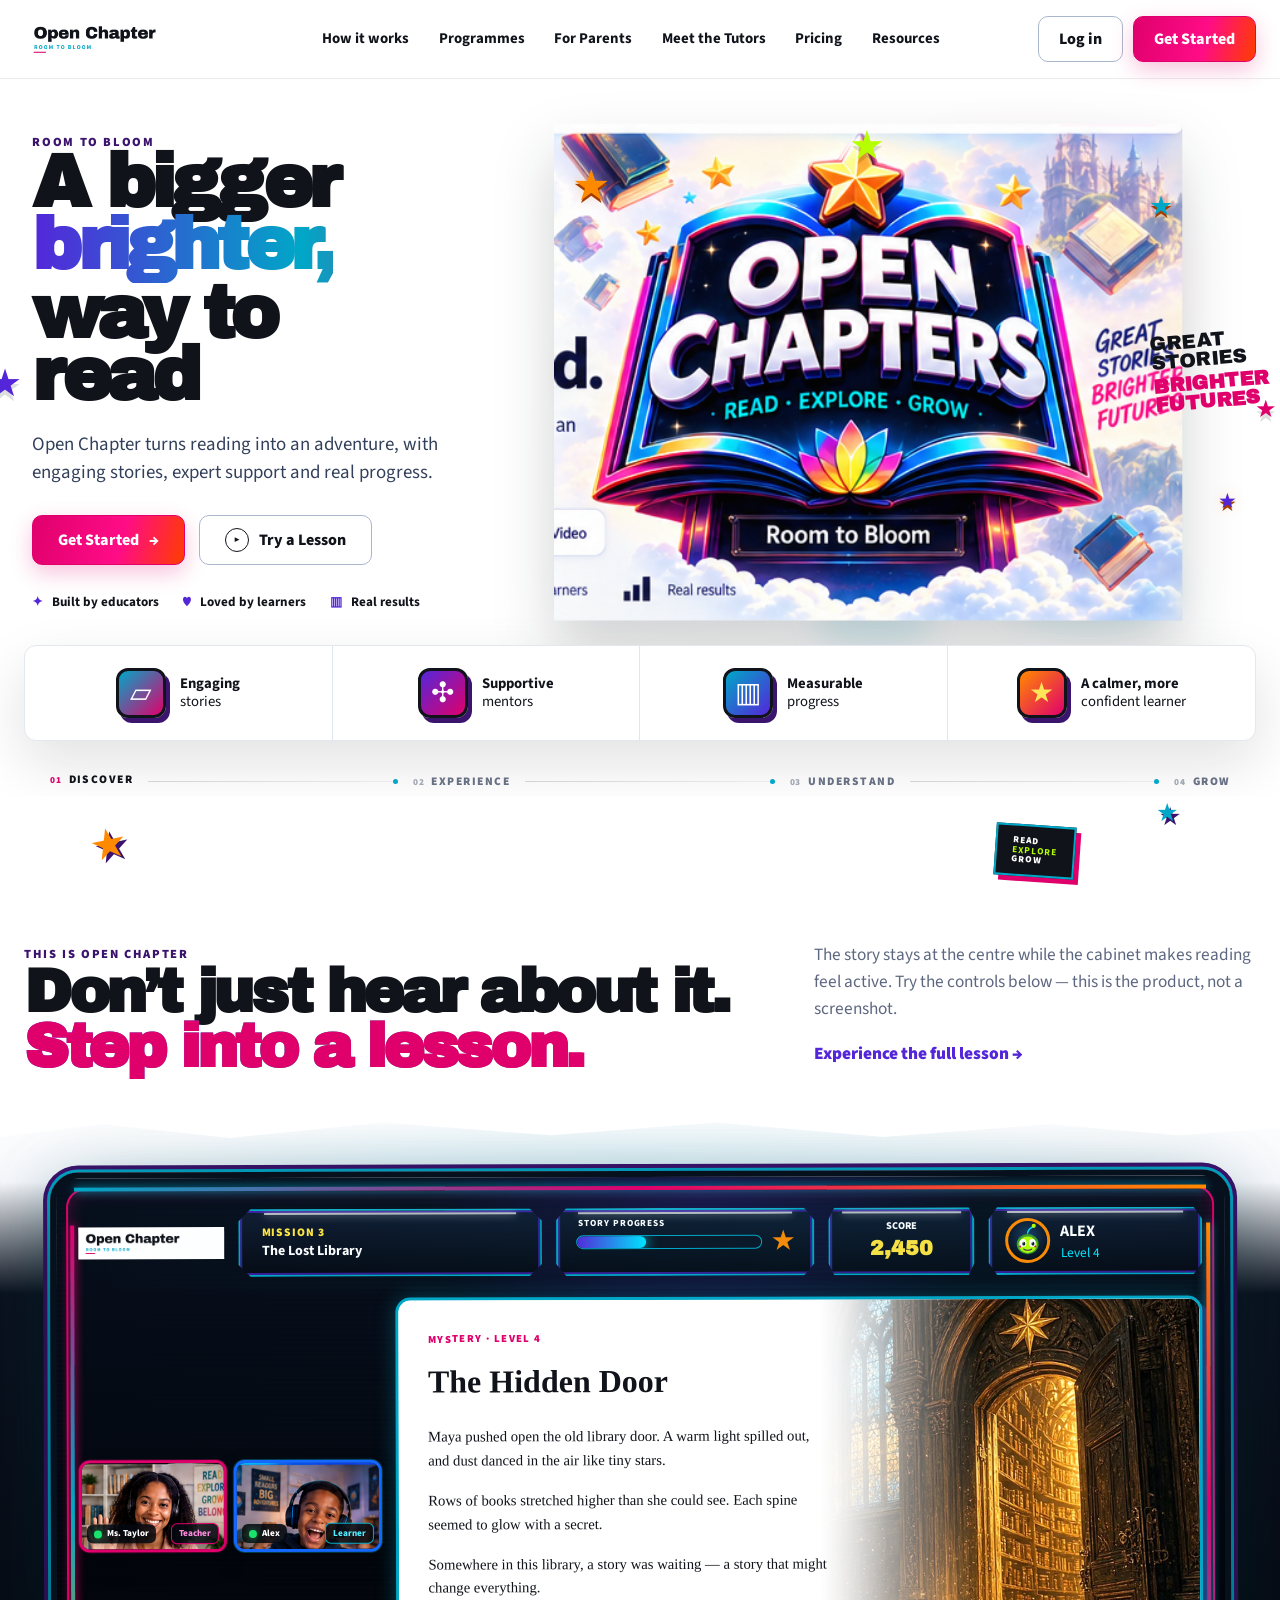
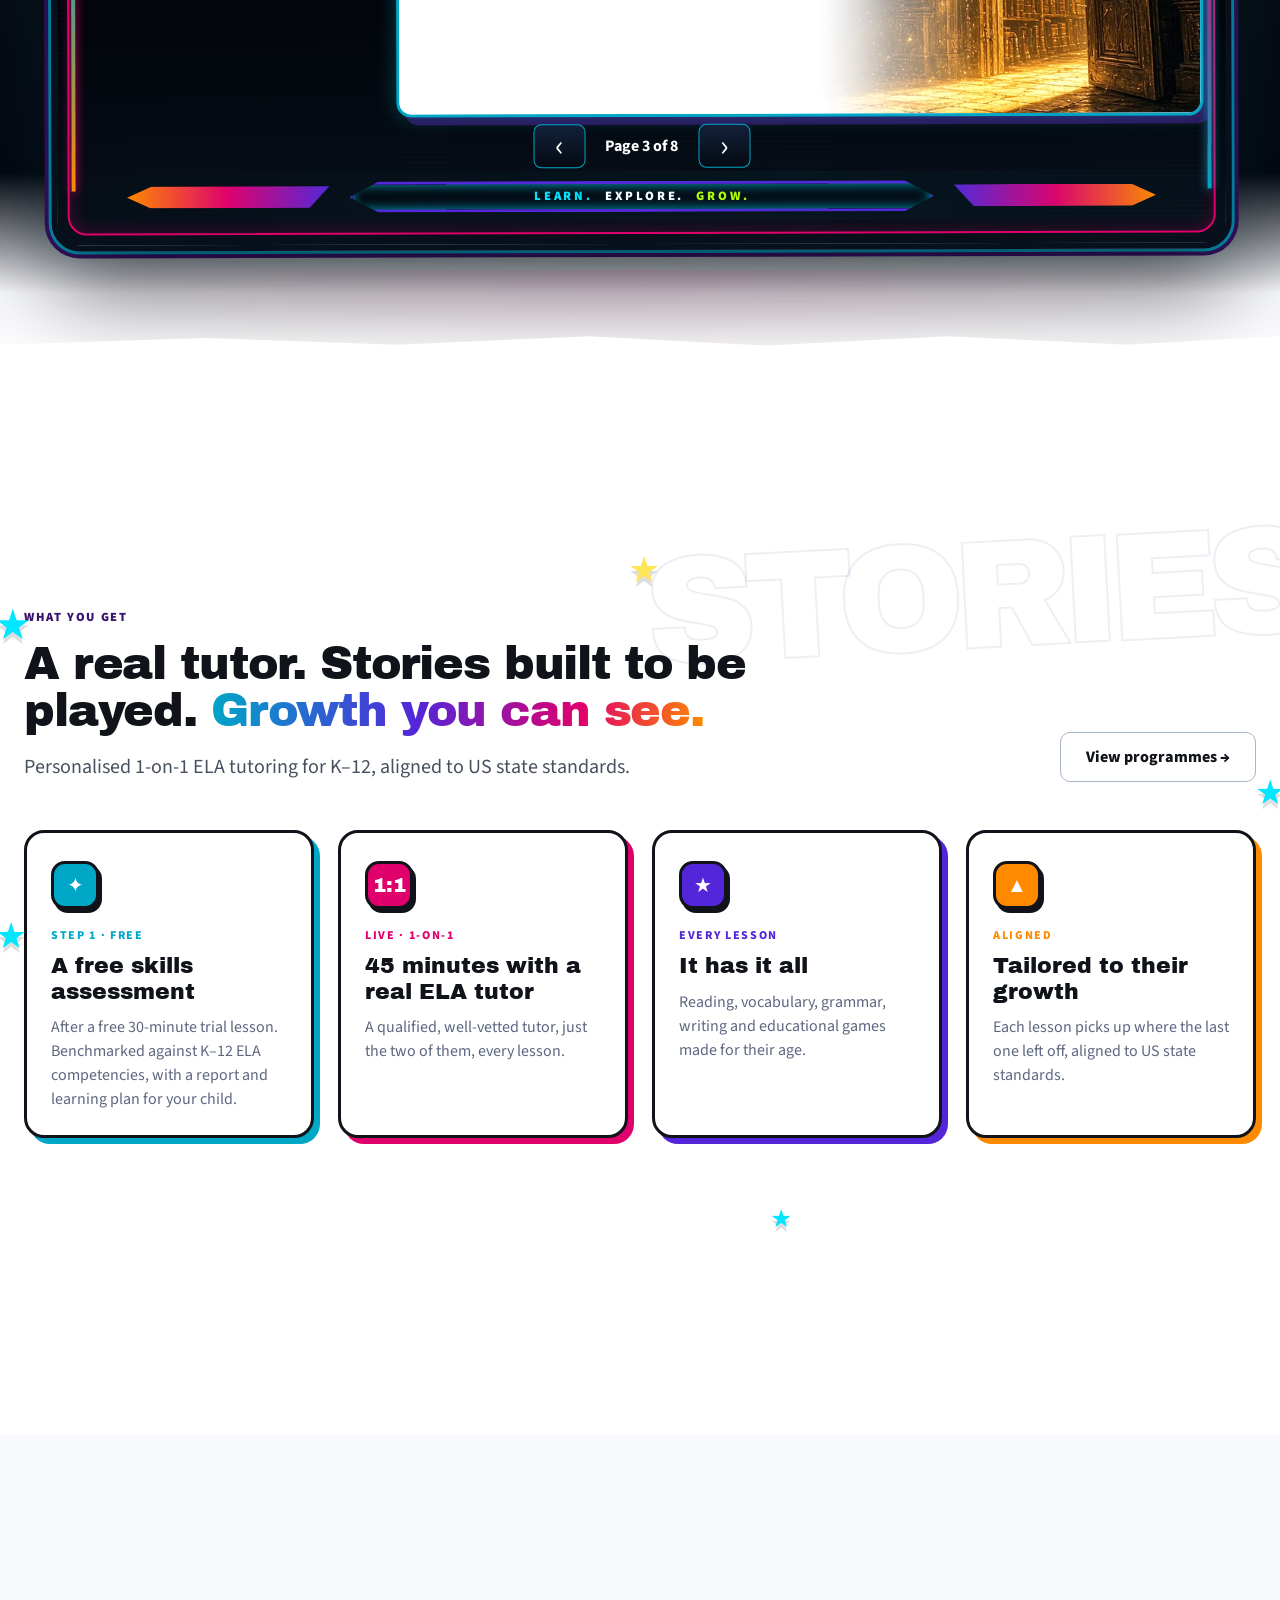
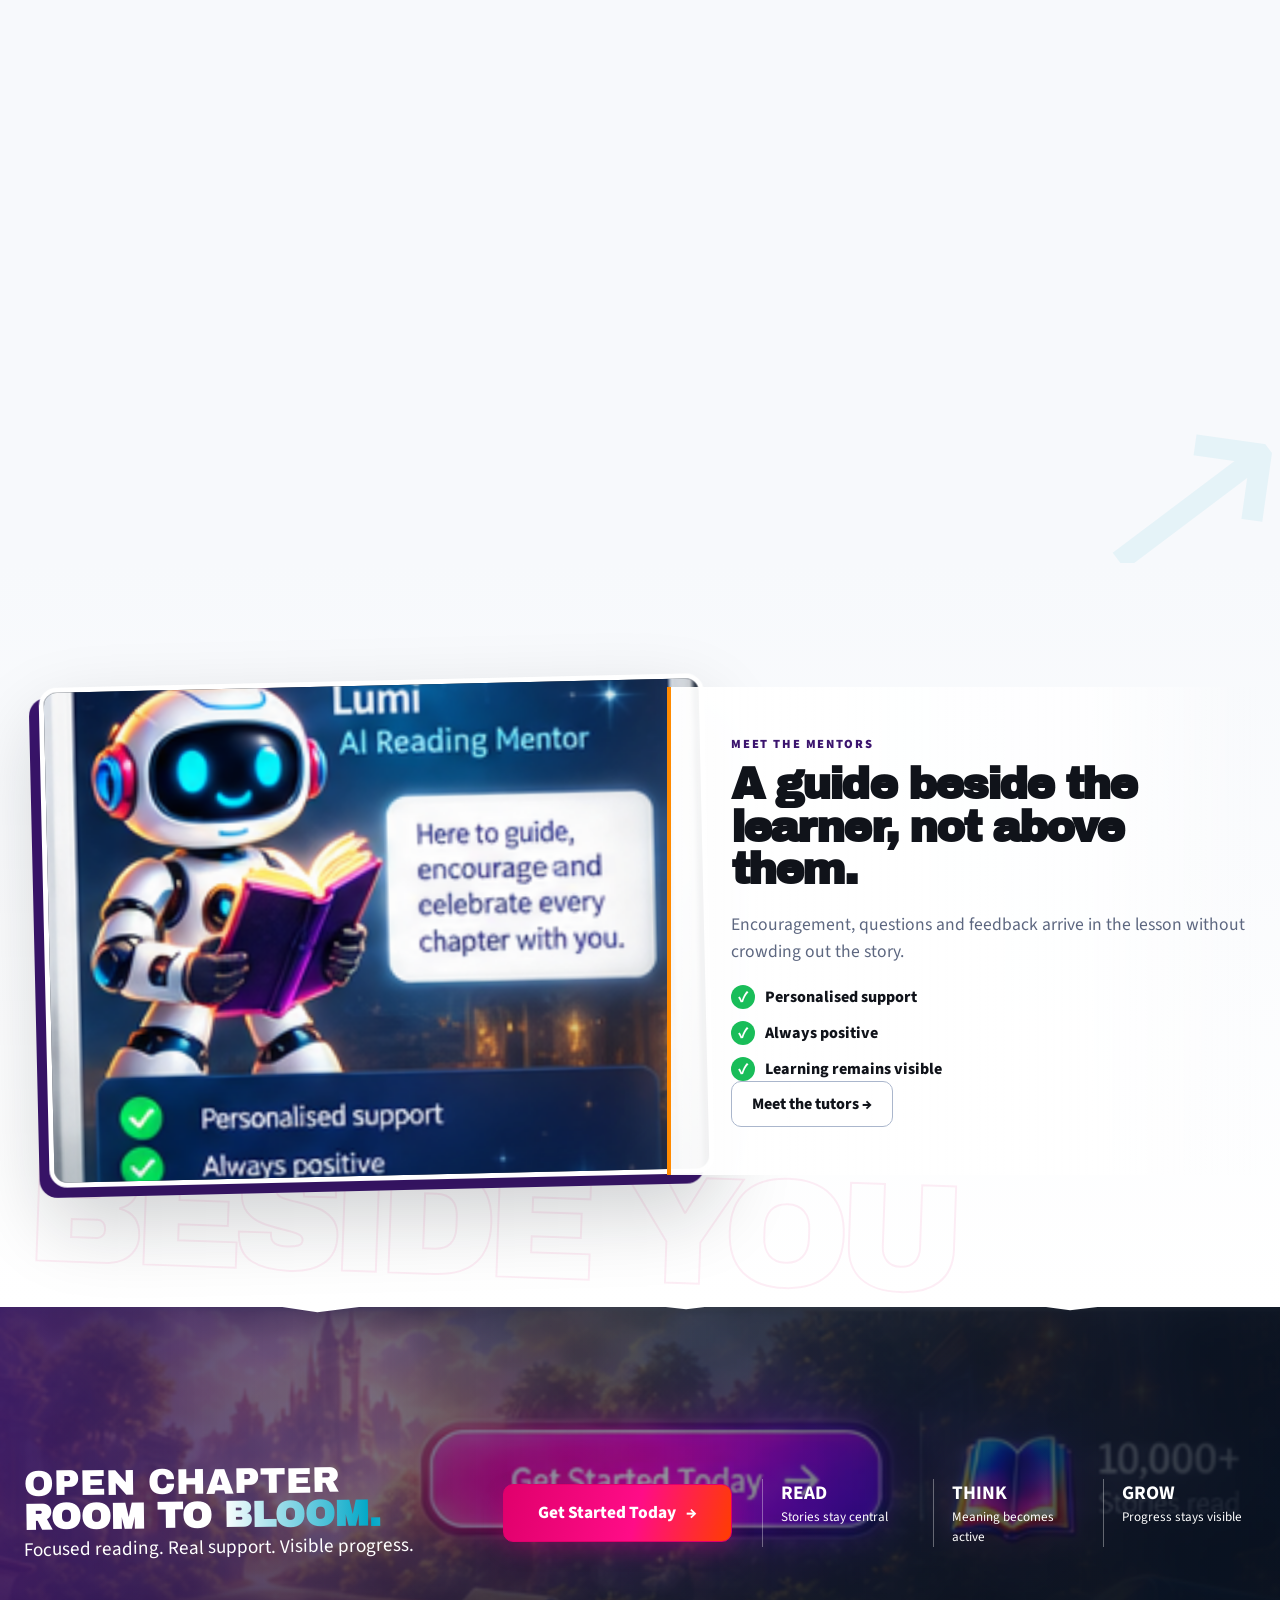
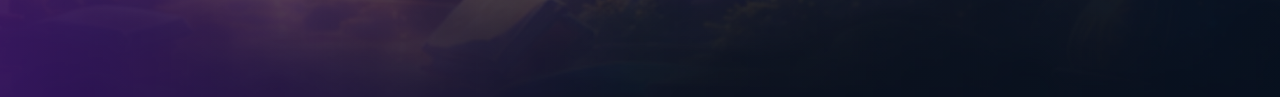
==== commit dde77fcc: "Implement r9 programmes, tutors, pricing, and home What you get. Port the approved mock markup and s" ====
--- a/index.html
+++ b/index.html
@@ -5,8 +5,8 @@
 <meta charset="utf-8"/>
 <meta content="width=device-width,initial-scale=1" name="viewport"/>
 <meta content="#ffffff" name="theme-color"/>
-<title>Open Chapters — Room to Bloom</title>
-<meta content="Open Chapters reading experiences with engaging stories, mentor support and visible progress." name="description"/>
+<title>Open Chapter — Room to Bloom</title>
+<meta content="Open Chapter reading experiences with engaging stories, mentor support and visible progress." name="description"/>
 <link href="https://fonts.googleapis.com" rel="preconnect"/>
 <link crossorigin="" href="https://fonts.gstatic.com" rel="preconnect"/>
 <link href="https://fonts.googleapis.com/css2?family=Archivo+Black&amp;family=Source+Sans+3:wght@400;600;700;800;900&amp;display=swap" rel="stylesheet"/>
@@ -21,15 +21,16 @@
 <link href="css/v76-lesson-rebalance.css" rel="stylesheet"/>
 <link rel="stylesheet" href="css/v78-conference.css">
 <link rel="stylesheet" href="css/v79-lesson-remediation.css">
+<link rel="stylesheet" href="css/v80-r9.css">
 </head>
 <body class="home-page">
 <a class="skip-link" href="#main">Skip to content</a>
 <header class="site-header" data-header="">
 <div class="shell header-inner">
-<a aria-label="Open Chapters home" class="brand" href="index.html"><img alt="Open Chapters — Room to Bloom" src="assets/open-chapters-logo.png"/></a>
+<a aria-label="Open Chapter home" class="brand" href="index.html"><img alt="Open Chapter — Room to Bloom" src="assets/open-chapters-logo.png"/></a>
 <button aria-controls="primary-nav" aria-expanded="false" class="menu-toggle" data-menu-toggle=""><span></span><span></span><span></span><b class="sr-only">Menu</b></button>
 <nav class="primary-nav" data-menu="" id="primary-nav">
-<a href="how-it-works.html">How it works</a><a href="programmes.html">Programmes</a><a href="parents.html">For Parents</a><a href="mentors.html">Meet the Mentors</a><a href="resources.html">Resources</a>
+<a href="how-it-works.html">How it works</a><a href="programmes.html">Programmes</a><a href="parents.html">For Parents</a><a href="tutors.html">Meet the Tutors</a><a href="pricing.html">Pricing</a><a href="resources.html">Resources</a>
 </nav>
 <div class="header-actions"><button class="btn btn-outline">Log in</button><a class="btn btn-hot" href="get-started.html">Get Started</a></div>
 </div>
@@ -42,13 +43,13 @@
 <div class="hero-copy reveal">
 <p class="eyebrow">ROOM TO BLOOM</p>
 <h1>A bigger<br/><em>brighter,</em><br/>way to read</h1>
-<p class="hero-lede">Open Chapters turns reading into an adventure, with engaging stories, expert support and real progress.</p>
+<p class="hero-lede">Open Chapter turns reading into an adventure, with engaging stories, expert support and real progress.</p>
 <div class="actions"><a class="btn btn-hot btn-lg" href="#start">Get Started <span>→</span></a><a class="btn btn-outline btn-lg" href="#lesson-showcase"><span class="play">▶</span> Try a Lesson</a></div>
 <div class="trust-row"><span><b>✦</b> Built by educators</span><span><b>♥</b> Loved by learners</span><span><b>▥</b> Real results</span></div>
 </div>
 <div class="hero-visual reveal" data-parallax-root="">
 <div class="hero-glow"></div>
-<img alt="Open Chapters dimensional book marquee" class="hero-art" data-parallax="0.7" src="assets/hero-brand-art.png"/>
+<img alt="Open Chapter dimensional book marquee" class="hero-art" data-parallax="0.7" src="assets/hero-brand-art.png"/>
 <div class="hero-side-message"><span>GREAT<br/>STORIES</span><strong>BRIGHTER<br/>FUTURES</strong></div>
 <span class="float-star star-a">★</span><span class="float-star star-b">★</span><span class="float-star star-c">★</span>
 </div>
@@ -69,7 +70,7 @@
 
 <section class="home-lesson-showcase" id="lesson-showcase">
 <div class="home-lesson-intro shell reveal">
-  <div><p class="eyebrow">THIS IS OPEN CHAPTERS</p><h2>Don’t just hear about it. <em>Step into a lesson.</em></h2></div>
+  <div><p class="eyebrow">THIS IS OPEN CHAPTER</p><h2>Don’t just hear about it. <em>Step into a lesson.</em></h2></div>
   <div><p>The story stays at the centre while the cabinet makes reading feel active. Try the controls below — this is the product, not a screenshot.</p><a href="lesson.html">Experience the full lesson →</a></div>
 </div>
 <div class="home-lesson-stage">
@@ -78,7 +79,7 @@
 <div class="lesson-frame home-lesson-frame reveal" data-lesson="">
 <div class="cabinet-rail rail-one"></div><div class="cabinet-rail rail-two"></div><div class="cabinet-rail rail-three"></div>
 <header class="lesson-top">
-<img alt="Open Chapters" class="lesson-logo" src="assets/open-chapters-logo.png"/>
+<img alt="Open Chapter" class="lesson-logo" src="assets/open-chapters-logo.png"/>
 <div class="mission plate"><span>MISSION 3</span><strong>The Lost Library</strong></div>
 <div class="lesson-progress plate"><span>STORY PROGRESS</span><div class="progress-track"><i data-progress-bar=""></i></div><b>★</b></div>
 <div class="score plate"><span>SCORE</span><strong data-score="">2,450</strong></div>
@@ -102,23 +103,22 @@
 </section>
 
 <div class="narrative-pulse reveal" aria-hidden="true"><span>UNDERSTAND</span><i></i><b>HOW THE EXPERIENCE SUPPORTS READING</b></div>
-<section class="content-section programmes-section collision-section" id="programmes"><span class="edge-word edge-word-programmes" aria-hidden="true">STORIES</span>
-<div class="shell"><div class="section-bar reveal"><div><p class="eyebrow">OUR PROGRAMMES</p><h2>Stories that grow with the reader.</h2></div><a href="programmes.html">View programmes →</a></div>
-<div class="programme-layout reveal"><div class="programme-art"><img alt="Open Chapters learner programme artwork" src="assets/programmes-art.png"/></div><div class="programme-cards">
-<article><span>AGES 6–8</span><h3>Early Readers</h3><p>Build confidence through captivating stories and supported reading.</p><a href="programmes.html">Explore <b>→</b></a></article>
-<article><span>AGES 9–11</span><h3>Bolder Readers</h3><p>Explore bigger worlds and deeper ideas with a mentor beside them.</p><a href="programmes.html">Explore <b>→</b></a></article>
-<article><span>AGES 12–14</span><h3>Future Thinkers</h3><p>Real stories, real skills and a brighter future built through reading.</p><a href="programmes.html">Explore <b>→</b></a></article>
-</div></div>
-</div>
-</section>
+<section class="content-section programmes-section collision-section" id="programmes" style="padding:var(--rhythm) 0;position:relative;overflow:hidden"><span class="edge-word edge-word-programmes" aria-hidden="true">STORIES</span>
+<div class="shell"><div class="grid12 v24-head" style="align-items:end"><div class="c1-8"><p class="eyebrow">WHAT YOU GET</p><h2>A real tutor. Stories built to be played. <em>Growth you can see.</em></h2><p class="v6-lede" style="margin-top:16px">Personalised 1-on-1 ELA tutoring for K–12, aligned to US state standards.</p></div><div style="grid-column:10/span 3;text-align:right"><a class="btn btn-outline btn-lg" href="programmes.html">View programmes →</a></div></div>
+<div class="grid12 v24-row4">
+<div><div class="v24-card" style="--c:var(--cyan)"><span class="v24-badge">✦</span><span class="tag">Step 1 · Free</span><h3>A free skills assessment</h3><p>After a free 30-minute trial lesson. Benchmarked against K–12 ELA competencies, with a report and learning plan for your child.</p></div></div>
+<div><div class="v24-card" style="--c:var(--magenta)"><span class="v24-badge">1:1</span><span class="tag">Live · 1-on-1</span><h3>45 minutes with a real ELA tutor</h3><p>A qualified, well-vetted tutor, just the two of them, every lesson.</p></div></div>
+<div><div class="v24-card" style="--c:var(--violet2)"><span class="v24-badge">★</span><span class="tag">Every lesson</span><h3>It has it all</h3><p>Reading, vocabulary, grammar, writing and educational games made for their age.</p></div></div>
+<div><div class="v24-card" style="--c:var(--orange)"><span class="v24-badge">▲</span><span class="tag">Aligned</span><h3>Tailored to their growth</h3><p>Each lesson picks up where the last one left off, aligned to US state standards.</p></div></div></div></div>
+<div class="ann" style="right:24px;top:24px"><b>H</b>Same PR6 .programmes-section + STORIES edge word. 4 × 3 cols, equal heights, no tilt.</div></section>
 <div class="quiet-beat shell reveal"><span>03</span><i></i><p>From the excitement of the lesson to progress you can actually see.</p></div>
 <section class="content-section parent-section collision-section" id="parents"><span class="edge-mark edge-mark-parent" aria-hidden="true">↗</span><div class="shell parent-grid">
 <div class="parent-copy reveal"><p class="eyebrow">FOR PARENTS</p><h2>Real progress.<br/>A <em>brighter you.</em></h2><p>Detailed progress reports, reading insights and a supportive community make the learning underneath the fun visible.</p><a class="btn btn-outline btn-lg" href="progress.html">See progress →</a></div>
 <div class="parent-picture reveal"><img alt="Parent and child reading together" src="assets/parent-art.png"/></div>
 </div></section>
 
-<section class="content-section mentor-section collision-section" id="mentors"><span class="edge-word edge-word-mentor" aria-hidden="true">BESIDE YOU</span><div class="shell mentor-grid"><div class="mentor-feature reveal"><img alt="Open Chapters mentor character artwork" src="assets/mentor-art.png"/></div><div class="mentor-copy reveal"><p class="eyebrow">MEET THE MENTORS</p><h2>A guide beside the learner, not above them.</h2><p>Encouragement, questions and feedback arrive in the lesson without crowding out the story.</p><ul><li>Personalised support</li><li>Always positive</li><li>Learning remains visible</li></ul><a class="btn btn-outline" href="mentors.html">Meet the mentors →</a></div></div></section>
-<section class="closing-section" id="resources"><img alt="Books and fantasy reading environment" class="closing-bg" src="assets/closing-art.png"/><div class="closing-overlay"></div><div class="shell closing-content reveal"><div><p>OPEN CHAPTERS</p><h2>ROOM TO BLOOM.</h2><span>Focused reading. Real support. Visible progress.</span></div><a class="btn btn-hot btn-xl" href="get-started.html" id="start">Get Started Today <b>→</b></a><div class="closing-stats"><span><b>READ</b> Stories stay central</span><span><b>THINK</b> Meaning becomes active</span><span><b>GROW</b> Progress stays visible</span></div></div></section>
+<section class="content-section mentor-section collision-section" id="mentors"><span class="edge-word edge-word-mentor" aria-hidden="true">BESIDE YOU</span><div class="shell mentor-grid"><div class="mentor-feature reveal"><img alt="Open Chapter mentor character artwork" src="assets/mentor-art.png"/></div><div class="mentor-copy reveal"><p class="eyebrow">MEET THE MENTORS</p><h2>A guide beside the learner, not above them.</h2><p>Encouragement, questions and feedback arrive in the lesson without crowding out the story.</p><ul><li>Personalised support</li><li>Always positive</li><li>Learning remains visible</li></ul><a class="btn btn-outline" href="tutors.html">Meet the tutors →</a></div></div></section>
+<section class="closing-section" id="resources"><img alt="Books and fantasy reading environment" class="closing-bg" src="assets/closing-art.png"/><div class="closing-overlay"></div><div class="shell closing-content reveal"><div><p>OPEN CHAPTER</p><h2>ROOM TO BLOOM.</h2><span>Focused reading. Real support. Visible progress.</span></div><a class="btn btn-hot btn-xl" href="get-started.html" id="start">Get Started Today <b>→</b></a><div class="closing-stats"><span><b>READ</b> Stories stay central</span><span><b>THINK</b> Meaning becomes active</span><span><b>GROW</b> Progress stays visible</span></div></div></section>
 </main>
 <script defer="" src="js/primitives.js"></script>
 <script defer="" src="js/app.js"></script>
@@ -126,5 +126,6 @@
 <script defer src="js/alive.js"></script>
 <script defer src="js/v72-polish.js"></script>
 <script defer src="js/v73-pacing.js"></script>
+<script src="js/stars.js"></script>
 </body>
 </html>
--- a/css/v80-r9.css
+++ b/css/v80-r9.css
@@ -0,0 +1,290 @@
+/* ===== v24-mock.css ===== */
+/* v24 r3 — professional grid pass. PR6 grammar kept: 3px ink borders, solid offset pigment shadows, stickers, arcade keys, outlined edge words.
+   ONE container (1240px), ONE 12-col grid (24px gutter), no tilts on content cards, one accent per section. */
+:root{--plum:#5426d9;--berry:#e0006c;--amber:#ff8a00;--g:24px;--wrap:1240px;--rhythm:112px;--h1:60px;--h2:46px;--h3:22px}
+body[class*="-mock"] .shell{width:min(calc(100% - 48px),var(--wrap));margin-inline:auto;padding-left:0;padding-right:0}
+.grid12{display:grid;grid-template-columns:repeat(12,minmax(0,1fr));column-gap:var(--g);row-gap:var(--g)}
+.c1-6{grid-column:1/span 6}.c7-12{grid-column:7/span 6}.c1-7{grid-column:1/span 7}.c8-12{grid-column:8/span 5}.c1-8{grid-column:1/span 8}.c3-10{grid-column:3/span 8}.c1-12{grid-column:1/-1}.c1-5{grid-column:1/span 5}.c6-12{grid-column:6/span 7}
+/* header + logo fix */
+.header-inner{grid-template-columns:200px 1fr auto!important}
+.brand img{width:190px!important;height:auto!important;object-fit:contain;display:block}
+/* type scale */
+.v6-hero h1{font-size:var(--h1)!important;line-height:.98!important;letter-spacing:-.035em!important;margin:0 0 24px!important}
+.v6-hero h1 em{font-style:normal;color:transparent;background:linear-gradient(95deg,var(--cyan),var(--plum) 42%,var(--berry) 75%,var(--amber));-webkit-background-clip:text;background-clip:text;display:inline}
+.v24-sec h2,.content-section.programmes-section h2{font:400 var(--h2)/1.04 var(--display)!important;letter-spacing:-.025em;margin:0!important;color:inherit;max-width:none}
+.v24-sec h3,.v24-card h3{font:400 var(--h3)/1.15 var(--display);margin:0}
+.v24-head{margin-bottom:48px}.v24-head .eyebrow{margin:0 0 14px}.v24-head .v6-lede{margin:16px 0 0;max-width:none}
+.v6-lede{font-size:20px!important;line-height:1.5!important}
+.v24-em{font-style:normal;color:var(--violet2)}
+/* hero */
+.v6-hero{padding:0!important}.v6-hero>.shell{padding:88px 0 72px!important}
+.v24-hero{align-items:center}
+.v24-hero .actions{display:flex;gap:16px;flex-wrap:wrap;margin-top:32px}
+.v24-art{position:relative;border:3px solid var(--ink);border-radius:24px;overflow:hidden;background:#fff;box-shadow:10px 10px 0 var(--magenta),0 26px 60px rgba(16,19,26,.14)}
+.v24-art svg{display:block;width:100%;height:100%}
+.v24-sticker{position:absolute;z-index:4;display:inline-flex;align-items:center;gap:8px;font:400 14px var(--display);letter-spacing:.04em;padding:8px 14px;border:3px solid var(--ink);border-radius:12px;background:#fff;box-shadow:4px 5px 0 var(--violet);transform:rotate(-3deg);white-space:nowrap}
+.v24-sticker.static{position:static;transform:rotate(-2deg)}
+.v24-sticker.lime{background:var(--lime)}.v24-sticker.cyan{background:var(--cyan2)}.v24-sticker.orange{background:var(--orange);color:#fff}.v24-sticker.mag{background:var(--magenta);color:#fff}
+/* sections */
+.v24-sec{padding:var(--rhythm) 0;position:relative;overflow:hidden}.v24-sec.paper{background:var(--paper)}
+.v24-edge{position:absolute;font:400 200px/1 var(--display);color:transparent;-webkit-text-stroke:2px rgba(224,0,108,.14);white-space:nowrap;pointer-events:none;letter-spacing:-.02em;right:-20px;top:24px;z-index:0}
+.v24-sec>.shell{position:relative;z-index:1}
+.v24-ink{background:var(--ink);color:#fff}
+.v24-ink:before{content:"";position:absolute;top:28px;bottom:28px;left:max(10px,calc((100% - var(--wrap))/2 - 48px));right:max(10px,calc((100% - var(--wrap))/2 - 48px));border-radius:30px;box-shadow:0 0 0 3px var(--cyan2),0 0 0 7px var(--magenta),0 0 50px rgba(0,231,255,.3);pointer-events:none}
+.v24-ink .eyebrow{color:var(--cyan2)}.v24-ink h2{color:#fff}.v24-ink .v6-lede{color:#c9d1e3!important}.v24-ink .v24-edge{-webkit-text-stroke:2px rgba(0,231,255,.12)}
+/* cards: one grammar, equal heights */
+.v24-card{position:relative;display:flex;flex-direction:column;gap:10px;height:100%;padding:28px 24px 24px;border:3px solid var(--ink);border-radius:20px;background:#fff;color:var(--ink);box-shadow:6px 6px 0 var(--c,var(--violet2))}
+.v24-card p{margin:0;color:var(--muted);font-size:16px;line-height:1.5}
+.v24-card .tag{font:800 12px var(--ui);letter-spacing:.14em;color:var(--c,var(--violet2));text-transform:uppercase}
+.v24-badge{width:48px;height:48px;flex:0 0 48px;display:grid;place-items:center;font:400 20px var(--display);color:#fff;background:var(--c,var(--violet2));border:3px solid var(--ink);border-radius:14px;box-shadow:3px 4px 0 var(--ink);margin-bottom:8px}
+.v24-row4>*{grid-column:span 3}.v24-row3>*{grid-column:span 4}
+/* rail (one bordered component spanning 12 cols) */
+.v24-rail{display:grid;grid-template-columns:repeat(5,1fr);border:3px solid var(--ink);border-radius:20px;background:#fff;box-shadow:8px 8px 0 var(--c,var(--cyan));overflow:hidden;color:var(--ink)}
+.v24-rail article{padding:28px 24px;border-right:2px dashed var(--line);display:flex;flex-direction:column;gap:10px}
+.v24-rail article:last-child{border-right:0}.v24-rail .object-icon{margin-bottom:6px}.v24-rail p{margin:0;font-size:16px;color:var(--muted)}
+/* bands */
+.v24-band{display:flex;flex-direction:column;height:100%;border:3px solid var(--ink);border-radius:20px;overflow:hidden;background:#fff;box-shadow:6px 6px 0 var(--c);text-decoration:none;color:var(--ink);transition:transform .2s,box-shadow .2s}
+.v24-band:hover{transform:translate(-2px,-2px);box-shadow:8px 8px 0 var(--c)}
+.v24-band .top{background:var(--c);padding:20px 22px;border-bottom:3px solid var(--ink)}.v24-band .top small{display:block;font:800 12px var(--ui);letter-spacing:.14em;color:var(--ink);margin-bottom:4px}
+.v24-band .top b{font:400 52px/1 var(--display);color:#fff;text-shadow:3px 3px 0 var(--ink)}
+.v24-band .body{padding:20px 22px;flex:1;display:flex;flex-direction:column;gap:14px}.v24-band .body p{margin:0;font-size:16px;color:var(--muted);min-height:48px}
+.v24-band ul{list-style:none;margin:0;padding:0;display:flex;flex-wrap:wrap;gap:6px}.v24-band li{font:800 12.5px/1 var(--ui);padding:6px 9px;border:2px solid var(--ink);border-radius:99px;background:#fff}
+.v24-band .go{display:flex;justify-content:space-between;align-items:center;padding:14px 22px;border-top:2px solid var(--ink);font:800 15px var(--ui)}
+.v24-band .go i{width:34px;height:34px;border-radius:50%;border:2px solid var(--ink);display:grid;place-items:center;font-style:normal}
+.v24-lines{margin-top:48px;font:400 24px/1.4 var(--display)}
+/* report / note */
+.v24-panel{position:relative;border:3px solid var(--ink);border-radius:20px;background:#fff;padding:32px;box-shadow:8px 8px 0 var(--c,var(--violet2))}
+.v24-panel .row{margin-top:14px;font-weight:800;font-size:15px}.v24-panel .row div{height:14px;border-radius:9px;background:var(--paper);border:2px solid var(--ink);margin-top:6px;overflow:hidden}.v24-panel .row div i{display:block;height:100%}
+.v24-panel.note{background:#fffbe6;font:italic 22px/1.5 Georgia,serif}
+.v24-panel .v24-sticker{top:-18px;right:24px}
+.v24-moments{font:italic 26px/1.6 Georgia,serif;text-align:center}.v24-moments p{margin:0}
+/* collage: regular grid, equal tiles */
+.v24-collage{display:grid;grid-template-columns:repeat(4,1fr);gap:var(--g);position:relative}
+.v24-collage figure{margin:0;aspect-ratio:4/3;border:3px solid var(--ink);border-radius:18px;overflow:hidden;background:#fff;box-shadow:6px 6px 0 var(--c)}
+.v24-collage figure svg{display:block;width:100%;height:100%}
+.v24-collage .v24-sticker{left:50%;top:50%;transform:translate(-50%,-50%) rotate(-3deg)}
+/* price */
+.v24-price{position:relative;background:var(--ink);color:#fff;border-radius:24px;padding:28px;box-shadow:0 0 0 3px var(--cyan2),0 0 0 7px var(--magenta),0 0 50px rgba(0,231,255,.25),0 26px 60px rgba(16,19,26,.25)}
+.v24-price .lbl{font:800 12px var(--ui);letter-spacing:.16em;color:var(--cyan2)}
+.v24-seg{display:grid;grid-template-columns:repeat(3,1fr);gap:8px;margin:10px 0 22px}
+.v24-seg button{font:800 15px var(--ui);padding:10px 6px;border-radius:12px;border:2px solid rgba(0,231,255,.55);background:transparent;color:#fff;cursor:pointer;min-height:58px}
+.v24-seg button[aria-pressed=true]{background:var(--cyan2);color:var(--ink);border-color:var(--cyan2);box-shadow:0 4px 0 #007f95}
+.v24-seg button small{display:block;font:800 11px var(--ui);color:var(--lime);margin-top:2px}.v24-seg button[aria-pressed=true] small{color:var(--ink)}
+.v24-stepper{display:grid;grid-template-columns:58px 1fr 58px;align-items:center;gap:14px;margin:10px 0 22px}
+.v24-stepper button{height:58px;border-radius:16px;border:3px solid var(--ink);background:var(--orange);color:#fff;font:400 30px var(--display);box-shadow:0 6px 0 #b35f00;cursor:pointer}
+.v24-stepper button:disabled{opacity:.45;cursor:default}.v24-stepper button:active:not(:disabled){transform:translateY(4px);box-shadow:0 2px 0 #b35f00}
+.v24-stepper .val{text-align:center;border:2px solid rgba(0,231,255,.55);border-radius:14px;padding:6px}.v24-stepper .val b{display:block;font:400 36px/1.1 var(--display);color:#fff}.v24-stepper .val span{font-size:13px;color:#c9d1e3}
+.v24-total{border-top:1px dashed rgba(255,255,255,.25);padding-top:18px;display:grid;grid-template-columns:auto 1fr;align-items:end;gap:16px}
+.v24-total b{font:400 60px/1 var(--display);color:var(--lime);text-shadow:0 0 22px rgba(182,255,0,.3)}.v24-total b small{font-size:20px;color:#fff}
+.v24-total .meta{text-align:right;color:#c9d1e3;font-size:14px;line-height:1.5}
+.v24-check{list-style:none;margin:0;padding:0;display:grid;grid-template-columns:1fr 1fr;column-gap:var(--g)}.v24-check li{padding:14px 0;border-bottom:1px solid rgba(255,255,255,.14);font-size:18px;color:#fff;display:flex;align-items:center;gap:12px}
+.v24-check li:before{content:"✓";flex:0 0 26px;display:grid;place-items:center;height:26px;border-radius:8px;background:var(--lime);color:var(--ink);font-weight:900;border:2px solid var(--ink)}
+.v24-faq details{border:3px solid var(--ink);border-radius:16px;background:#fff;padding:18px 22px;margin:0 0 14px;box-shadow:4px 4px 0 var(--c,var(--cyan))}
+.v24-faq summary{font:400 20px var(--display);cursor:pointer;list-style:none}.v24-faq p{color:var(--muted);margin:8px 0 0}
+.v24-arcade{background:var(--ink)!important;color:#fff!important;border:3px solid var(--ink)!important;box-shadow:0 6px 0 var(--violet2),0 14px 26px rgba(84,38,217,.25)!important}
+.v24-arcade:active{transform:translateY(4px)}.v24-arcade.light{background:#fff!important;color:var(--ink)!important;box-shadow:0 6px 0 var(--cyan2)!important}
+.v24-close{background:#09101b;color:#fff;text-align:center;padding:var(--rhythm) 0;position:relative;overflow:hidden;background-image:radial-gradient(700px 300px at 50% 115%,rgba(255,138,0,.4),transparent),radial-gradient(500px 260px at 10% 0%,rgba(0,231,255,.2),transparent),radial-gradient(500px 260px at 90% 10%,rgba(224,0,108,.22),transparent)}
+.v24-close h2{font:400 60px/1.02 var(--display);color:#fff;margin:0}.v24-close .rtb{font:400 34px var(--display);color:var(--cyan2);margin:16px 0 6px}.v24-close .reg{font:400 16px var(--display);letter-spacing:.3em;color:var(--lime);margin-bottom:36px}
+.v24-close .star{position:absolute;right:calc((100% - var(--wrap))/2 + 40px);top:64px;font-size:40px;color:#ffe659}
+body[class*='-mock'] .benefit-rail{margin-top:0!important}
+.ann{position:absolute;z-index:50;background:#fff36b;color:#10131a;font:700 13px/1.35 ui-monospace,Menlo,monospace;padding:8px 11px;border:2px solid #10131a;border-radius:6px;max-width:340px;box-shadow:4px 4px 0 #10131a;display:none;text-align:left}
+.ann b{background:#10131a;color:#fff36b;padding:0 6px;border-radius:3px;margin-right:6px}
+body.annotated .ann{display:block}
+body.show-grid:after{content:"";position:fixed;inset:0;pointer-events:none;z-index:999;background:repeating-linear-gradient(90deg,transparent 0,transparent calc((min(100vw - 48px,1240px) - 11*24px)/12),rgba(255,0,0,.06) 0,rgba(255,0,0,.06) calc((min(100vw - 48px,1240px) - 11*24px)/12 + 24px));background-position:calc((100vw - min(100vw - 48px,1240px))/2) 0;background-size:calc((min(100vw - 48px,1240px) + 24px)/12) 100%}
+@media(max-width:700px){
+ :root{--g:16px;--rhythm:72px;--h1:36px;--h2:30px;--h3:20px}
+ body[class*="-mock"] .shell{width:calc(100% - 40px)}
+ .header-inner{grid-template-columns:150px 1fr auto!important}.brand img{width:140px!important}
+ .grid12>*{grid-column:1/-1!important}
+ .v6-hero>.shell{padding:48px 0 56px!important}.v24-hero .actions{flex-direction:column}.v24-hero .actions .btn{width:100%;justify-content:center}
+ .v24-rail{grid-template-columns:1fr}.v24-rail article{border-right:0;border-bottom:2px dashed var(--line)}.v24-rail article:last-child{border-bottom:0}
+ .v24-bands.grid12>*{grid-column:span 12!important}
+ .v24-edge{font-size:84px;top:14px}.v24-lines{font-size:19px}.v24-moments{font-size:20px}
+ .v24-check{grid-template-columns:1fr}.v24-close h2{font-size:36px}.v24-close .rtb{font-size:24px}
+ .v24-collage{grid-template-columns:repeat(2,1fr)}.v24-collage figure:nth-child(n+7){display:none}
+ .v24-total b{font-size:48px}.ann{max-width:250px;font-size:11px}.v24-head{margin-bottom:32px}
+ .v24-ink:before{left:8px;right:8px;top:12px;bottom:12px}.v24-close .star{right:24px;top:24px}
+}
+.c1-10{grid-column:1/span 10}.v24-price{padding-top:34px}
+
+
+/* ===== v27-calibrated.css ===== */
+/* r7 — ONE brand, TWO audiences, play calibrated per section. Base = r3 grid + PR6 card vocabulary (v24-mock.css); lesson moments reuse index .home-lesson-showcase + .lesson-frame. */
+.v27-tilt{position:relative;transform:rotate(2.5deg)}.v27-tilt.neg{transform:rotate(-2deg);width:86%}
+/* stars (PR6 float) */
+.oc-star{position:absolute;z-index:0;pointer-events:none;font-family:var(--display);line-height:1;filter:drop-shadow(0 5px 0 rgba(16,19,26,.14))}
+.oc-star i{display:block;font-style:normal;animation:oc-float-a 5.8s ease-in-out infinite}.oc-star.b i{animation-name:oc-float-b;animation-duration:6.8s}
+.v24-close .oc-star,.v27-show .oc-star{filter:drop-shadow(0 0 10px currentColor)}
+@media(prefers-reduced-motion:reduce){.oc-star i{animation:none!important}}
+/* medium: bands with readable lists */
+.v24-band ul{display:block!important}
+.v24-band li{display:block!important;border:0!important;border-bottom:1px solid #eceef4!important;border-radius:0!important;padding:8px 0 8px 18px!important;font:600 15px/1.35 var(--ui)!important;position:relative;background:none!important}
+.v24-band li:last-child{border-bottom:0!important}
+.v24-band li:before{content:"";position:absolute;left:0;top:14px;width:8px;height:8px;border-radius:50%;background:var(--c);border:1.5px solid var(--ink)}
+.v24-band .body{gap:8px!important}
+/* lesson showcase (index pattern) embedded */
+.v27-show{position:relative;overflow:hidden;padding:var(--rhythm) 0 0!important;background:#fff}
+.v27-show .home-lesson-intro{width:min(calc(100% - 48px),var(--wrap))!important;margin-inline:auto!important;padding:0!important;display:grid!important;grid-template-columns:7fr 5fr;gap:var(--g);align-items:end;margin-bottom:48px!important}
+.v27-show .home-lesson-intro h2{font:400 var(--h2)/1.04 var(--display)!important;letter-spacing:-.025em;color:var(--ink)!important;margin:0!important}
+.v27-show .home-lesson-intro p{font-size:18px;line-height:1.5;color:var(--muted);margin:0 0 12px}
+.v27-embed .home-lesson-stage{margin:0}
+.v27-embed .shell.shell-wide{width:min(calc(100% - 48px),var(--wrap))!important}
+.v27-after{width:min(calc(100% - 48px),var(--wrap))!important;margin:0 auto;padding:48px 0 var(--rhythm);position:relative;z-index:2}
+.v27-vid{width:100%;height:100%;background:#eaf6ff}.v27-vid svg{display:block;width:100%;height:100%}
+.story-panel mark{background:var(--lime);padding:0 4px;border-radius:4px}
+.story-image svg{display:block;width:100%;height:100%}
+.v27-tutorfocus{display:grid!important;grid-template-columns:1.7fr 1fr!important;gap:18px!important}
+.v27-tutorfocus .v27-big{aspect-ratio:16/10;height:auto!important;margin:0}
+.v27-side{display:grid;gap:18px;align-content:start}.v27-side .conference-tile{aspect-ratio:4/3;margin:0}
+.v27-snip{background:#fff;border-radius:16px;padding:18px 20px;border:3px solid var(--cyan2)}.v27-snip p{margin:8px 0 0;font:600 18px/1.4 Georgia,serif;color:var(--ink)}
+/* tutors collage in index mentor-feature role */
+.v27-collage{position:relative;isolation:isolate;padding:0 0 18px 18px}
+.v27-collage:before{content:"";position:absolute;left:0;bottom:0;width:calc(100% - 18px);height:calc(100% - 18px);background:var(--violet2);border-radius:20px;z-index:-1}
+.v27-collage .v24-collage{grid-template-columns:repeat(3,1fr)!important;gap:4px!important;background:var(--magenta);border:4px solid var(--magenta);border-radius:18px;overflow:hidden;box-shadow:0 30px 60px rgba(16,19,26,.16)}
+.v27-collage .v24-collage figure{border:0!important;border-radius:0!important;box-shadow:none!important;transform:none!important}
+body.tutors-mock .mentor-copy h2{margin:0 0 16px!important}body.tutors-mock .mentor-copy>p:not(.eyebrow){font-size:19px;line-height:1.5;color:var(--muted)}
+body.tutors-mock .mentor-copy ul{list-style:none;padding:0;margin:22px 0 0}
+body.tutors-mock .mentor-copy li{display:flex;gap:12px;align-items:center;font:800 17px var(--ui)}
+body.tutors-mock .mentor-copy li:before{content:"✓";flex:0 0 24px;height:24px;border-radius:50%;background:#22b35e;color:#fff;display:grid;place-items:center;font:900 13px var(--ui)}
+/* LOW play: plan calculator in OC card language */
+.v26-calc{position:relative;background:#fff;border:3px solid var(--ink);border-radius:22px;box-shadow:8px 8px 0 var(--violet2),0 26px 60px rgba(16,19,26,.14);padding:28px}
+.v26-calc-h{display:flex;justify-content:space-between;align-items:baseline;gap:12px;padding-bottom:16px;border-bottom:2px dashed var(--line);margin-bottom:20px}
+.v26-calc-h h3{font:400 22px var(--display);margin:0}.v26-calc-h span{font:800 13px var(--ui);color:var(--violet2)}
+.v26-field{margin-bottom:20px}.v26-field label{display:block;font:800 12px var(--ui);letter-spacing:.14em;text-transform:uppercase;color:var(--muted);margin-bottom:10px}
+.v26-field .hint{margin:8px 0 0;font-size:14px;color:var(--muted)}
+.v26-stepper{margin:0!important;grid-template-columns:54px 1fr 54px!important}
+.v26-stepper button{height:54px!important;border-radius:14px!important;border:3px solid var(--ink)!important;background:#fff!important;color:var(--ink)!important;font:400 26px var(--display)!important;box-shadow:0 4px 0 var(--cyan2)!important}
+.v26-stepper button:disabled{opacity:.35}
+.v26-stepper .val{border:2px solid var(--line)!important;background:var(--paper);border-radius:14px!important}
+.v26-stepper .val b{color:var(--ink)!important;font:400 30px/1.1 var(--display)!important}.v26-stepper .val span{color:var(--muted)!important}
+.v26-seg{margin:0!important;border:2px solid var(--ink);border-radius:14px;padding:4px;gap:4px!important;background:#fff}
+.v26-seg button{border:0!important;border-radius:10px!important;color:var(--ink)!important;min-height:56px!important;font:800 15px var(--ui)!important;background:transparent!important;box-shadow:none!important}
+.v26-seg button[aria-pressed=true]{background:var(--violet2)!important;color:#fff!important}
+.v26-seg button small{display:inline-block!important;margin-top:4px!important;font:800 11px var(--ui)!important;color:var(--ink)!important;background:var(--lime);padding:2px 7px;border-radius:99px;border:1.5px solid var(--ink)}
+.v26-seg button small[hidden]{display:none!important}
+.v26-sum{margin:0;border:2px solid var(--ink);border-radius:16px;overflow:hidden}
+.v26-sum>div{display:flex;justify-content:space-between;align-items:baseline;padding:12px 16px;border-top:1px solid var(--line)}
+.v26-sum>div:first-child{border-top:0}
+.v26-sum dt{font-size:15px;color:var(--muted);font-weight:700}.v26-sum dd{margin:0;font:800 17px var(--ui);color:var(--ink);font-variant-numeric:tabular-nums}
+.v26-sum .big{background:#f3efff}.v26-sum .big dd{font:400 42px/1 var(--display);color:var(--violet2)}
+.v26-sum dd.pos{color:#12813f}
+.v26-checks{list-style:none;padding:0;display:grid}
+.v26-checks.sm{margin:18px 0 20px;gap:9px}.v26-checks.sm li{display:flex;gap:10px;align-items:center;font:600 15px var(--ui)}
+.v26-checks.sm li:before{content:"✓";flex:0 0 20px;height:20px;border-radius:6px;background:var(--lime);border:1.5px solid var(--ink);display:grid;place-items:center;font:900 11px var(--ui)}
+.v26-primary{background:var(--ink)!important;color:#fff!important;border:3px solid var(--ink)!important;box-shadow:0 6px 0 var(--violet2)!important;border-radius:14px!important}
+.v26-trust{margin:14px 0 0;font-size:14px;color:var(--muted);text-align:center;line-height:1.45}
+/* low: included */
+.v27-inc{box-shadow:6px 6px 0 var(--cyan)!important}
+.v27-inc .v24-check li{color:var(--ink)!important;border-bottom:1px solid var(--line)!important;font-size:17px!important}
+@media(max-width:700px){
+ .v6-hero h1 br{display:none}.v27-tilt.neg{width:100%}
+ .v27-show .home-lesson-intro{grid-template-columns:1fr;width:calc(100% - 40px)!important;margin-bottom:28px!important}
+ .v27-embed .shell.shell-wide,.v27-after{width:calc(100% - 40px)!important}
+ .v27-tutorfocus{grid-template-columns:1fr!important}
+ .v27-collage{padding:0 0 12px 12px}.v27-collage:before{width:calc(100% - 12px);height:calc(100% - 12px)}
+ .v27-collage .v24-collage figure:nth-child(n+7){display:block!important}
+ .v26-calc{padding:20px}.v26-sum .big dd{font-size:34px}
+}
+.v26-seg button small{display:block!important;width:max-content;margin:4px auto 0!important}
+.v27-show .home-lesson-intro .eyebrow{color:var(--violet2)!important;font:800 12px var(--ui)!important;letter-spacing:.16em!important;margin:0 0 14px!important}
+.v27-show .home-lesson-intro a{font:800 16px var(--ui);color:var(--violet2)}
+@media(max-width:700px){
+ .v27-embed .lesson-top{grid-template-columns:auto 1fr!important}.v27-embed .score,.v27-embed .learner,.v27-embed .lesson-progress{display:none!important}
+ .v26-calc-h{flex-direction:column;gap:4px}
+}
+
+
+/* ===== v28-jobs.css ===== */
+/* r8 — page jobs. Programmes: compact lesson glimpse + grade bands centrepiece. Tutors: faces centrepiece, no cabinet. Pricing: calmest. */
+.c9-12{grid-column:9/span 4}
+.v28-glimpse{margin-bottom:56px}
+.v28-thumb{max-width:520px;margin-left:auto}
+.v28-thumb .v26-cab{transform:none}
+/* compact cabinet (from r6, scaled down) */
+.v26-cab{position:relative;border-radius:20px;padding:12px;background:linear-gradient(160deg,#1a1f3a,#0b0f22);box-shadow:0 0 0 2px #2d3a8a,0 0 0 5px rgba(0,231,255,.55),0 0 34px rgba(0,231,255,.22),0 30px 60px rgba(16,19,26,.28);font-family:var(--ui)}
+.cab-top{display:grid;grid-template-columns:auto 1fr 1fr;gap:10px;align-items:center;padding:6px 8px 12px}
+.cab-logo{font:400 12px var(--display);color:#fff;background:linear-gradient(135deg,var(--magenta),var(--violet2));padding:6px 8px;border-radius:8px}
+.cab-ch{font:700 12px var(--ui);color:#fff;border:1.5px solid rgba(0,231,255,.5);border-radius:8px;padding:4px 8px}.cab-ch small{display:block;font:800 9px var(--ui);letter-spacing:.14em;color:#ffd84a}
+.cab-bar{height:8px;border-radius:99px;background:#1c2350;border:1px solid rgba(0,231,255,.4);overflow:hidden}.cab-bar i{display:block;height:100%;background:linear-gradient(90deg,var(--cyan2),var(--violet2))}
+.cab-live{display:none}
+.cab-body{display:grid;grid-template-columns:92px 1fr;gap:10px}
+.cab-menu{list-style:none;margin:0;padding:0;display:grid;gap:6px;align-content:start}
+.cab-menu li{font:700 12px var(--ui);color:#dfe6ff;border:1.5px solid rgba(0,231,255,.35);border-radius:8px;padding:7px 9px}
+.cab-menu li.on{background:var(--cyan2);color:#07101f;border-color:var(--cyan2)}
+.cab-page{background:#fbf7ee;border-radius:10px;padding:16px 18px 12px;display:flex;flex-direction:column;gap:8px}
+.cab-page b{font:400 17px var(--display);color:#10131a}
+.cab-page i{display:block;height:7px;border-radius:4px;background:#d9d3c4}
+.cab-word{align-self:flex-start;font:800 12px var(--ui);color:#fff;background:var(--violet2);padding:3px 8px;border-radius:6px}
+.cab-nav{display:flex;justify-content:space-between;align-items:center;margin-top:6px}
+.cab-nav span{font:800 13px var(--ui);color:#10131a;border:1.5px solid #10131a;border-radius:7px;padding:3px 10px}
+.cab-nav .next{background:linear-gradient(90deg,var(--magenta),var(--orange));color:#fff;border:0}.cab-nav small{color:#6b7283;font-weight:700;font-size:11px}
+.cab-foot{text-align:center;font:400 11px var(--display);letter-spacing:.3em;color:var(--cyan2);padding:10px 0 2px}
+/* grade bands as centrepiece */
+.v28-centre{padding:calc(var(--rhythm) + 16px) 0!important}
+.v28-centre .v24-head h2{font-size:calc(var(--h2) + 6px)!important}
+@media(max-width:700px){.c9-12{grid-column:1/-1}.v28-thumb{max-width:none;margin-top:28px}.cab-body{grid-template-columns:1fr}.cab-menu{grid-template-columns:repeat(5,1fr)}.cab-menu li{padding:6px 2px;text-align:center;font-size:10px}.v28-centre .v24-head h2{font-size:var(--h2)!important}}
+body.tutors-mock .mentor-copy h2{font-size:38px!important;line-height:1.05!important}@media(max-width:700px){body.tutors-mock .mentor-copy h2{font-size:var(--h2)!important}}
+.v28-std{display:flex;flex-wrap:wrap;align-items:center;gap:10px;margin-top:32px;padding:16px 20px;border:2px solid var(--ink);border-radius:16px;background:#fff}
+.v28-std b{font:800 13px var(--ui);letter-spacing:.12em;text-transform:uppercase;color:var(--violet2);margin-right:8px}
+.v28-std span{font:700 14px var(--ui);padding:6px 12px;border-radius:99px;background:var(--paper);border:1.5px solid var(--line)}
+
+
+/* ===== v29-soul.css ===== */
+/* r9 — r8 structure + r5 soul where it proves the point. */
+/* HERO: tilted art card + corner accents (brackets) */
+.v29-corner{position:relative}
+.v29-corner:before,.v29-corner:after{content:"";position:absolute;width:38px;height:38px;border:4px solid var(--ink);z-index:5;pointer-events:none}
+.v29-corner:before{left:-18px;top:-18px;border-right:0;border-bottom:0;border-radius:6px 0 0 0}
+.v29-corner:after{right:-18px;bottom:-18px;border-left:0;border-top:0;border-radius:0 0 6px 0}
+.v27-tilt.neg.v29-corner:after{border-color:var(--magenta)}
+/* STEPS: the child's path */
+.v29-path{position:relative;padding-top:78px}
+.v29-path:before{content:"";position:absolute;left:50px;right:calc((100% - 3 * var(--g)) / 4 - 50px);top:26px;border-top:5px dashed var(--ink);z-index:0}
+.v29-path:after{content:"";position:absolute;right:calc((100% - 3 * var(--g)) / 4 - 58px);top:18px;border-left:14px solid var(--ink);border-top:10px solid transparent;border-bottom:10px solid transparent;display:none}
+.v29-path .v24-card{position:relative}
+.v29-path .node{position:absolute;left:24px;top:-78px;width:52px;height:52px;border-radius:50%;display:grid;place-items:center;background:var(--c);color:#fff;font:400 22px var(--display);border:3px solid var(--ink);box-shadow:3px 4px 0 var(--ink);z-index:2}
+.v29-path .node:before{content:"";position:absolute;left:50%;top:52px;width:3px;height:26px;background:var(--ink);transform:translateX(-50%)}
+.v29-path .node:after{content:attr(data-l);position:absolute;left:64px;top:15px;white-space:nowrap;font:800 11px/1 var(--ui);letter-spacing:.16em;color:var(--ink);background:#fff;border:2px solid var(--ink);padding:5px 8px;border-radius:6px}
+.v29-path>div:last-child .v24-card{box-shadow:6px 6px 0 var(--c),0 0 0 3px var(--lime)}
+.v29-path .v25-goal{position:absolute;right:-16px;top:-18px;z-index:3;transform:rotate(4deg)}
+.v29-path>div:last-child .node{box-shadow:3px 4px 0 var(--ink),0 0 0 6px rgba(182,255,0,.55)}
+/* BANDS: punchy level-select energy, readable lists, no game words */
+.v24-band{transition:transform .2s,box-shadow .2s,outline-color .2s}
+.v24-band .top{position:relative;padding:24px 22px 22px!important;background:var(--c) repeating-linear-gradient(0deg,rgba(255,255,255,.09) 0 2px,transparent 2px 6px)!important}
+.v24-band .top b{font-size:60px!important;text-shadow:4px 4px 0 var(--ink)!important}
+.v24-band .top small{color:var(--ink)!important;background:#fff;display:inline-block!important;padding:4px 8px;border:2px solid var(--ink);border-radius:6px;margin-bottom:10px!important}
+.v29-badge{position:absolute;right:16px;top:18px;width:42px;height:42px;border-radius:12px;display:grid;place-items:center;background:#fff;color:var(--c);font:400 22px var(--display);border:3px solid var(--ink);box-shadow:3px 4px 0 var(--ink);transform:rotate(8deg)}
+.v24-band .go{background:var(--ink)!important;color:#fff!important;border-top:3px solid var(--ink)!important}
+.v24-band .go i{background:var(--c)!important;border-color:#fff!important;color:var(--ink)!important}
+.v24-band:hover,.v24-band:focus-visible{transform:translate(-3px,-6px)!important;box-shadow:10px 12px 0 var(--c)!important}
+.v24-band:focus-visible{outline:4px solid var(--lime);outline-offset:3px}
+@media(prefers-reduced-motion:reduce){.v24-band{transition:none}.v24-band:hover{transform:none!important}}
+@media(max-width:700px){
+ .v29-path{padding-top:0;row-gap:28px!important}
+ .v29-path:before{left:26px;right:auto;top:26px;bottom:40px;border-top:0;border-left:5px dashed var(--ink)}
+ .v29-path>div{padding-left:64px}
+ .v29-path .node{left:-64px;top:0}.v29-path .node:before{display:none}.v29-path .node:after{display:none}
+ .v29-path .v25-goal{right:-6px}
+ .v29-corner:before{left:-8px;top:-8px}.v29-corner:after{right:-8px;bottom:-8px}
+ .v24-band .top b{font-size:48px!important}
+}
+.v24-band .top small{display:table!important}.v24-band .top b{display:block;padding-right:52px}
+
+
+/* Homepage What you get: r9 shell + gradient phrase, without restyling the rest of home */
+.home-page #programmes.programmes-section > .shell{
+  width:min(calc(100% - 48px),var(--wrap));
+  margin-inline:auto;
+  padding-left:0;
+  padding-right:0;
+}
+.home-page #programmes h2 em{
+  font-style:normal;
+  color:transparent;
+  background:linear-gradient(95deg,var(--cyan),var(--plum) 42%,var(--berry) 75%,var(--amber));
+  -webkit-background-clip:text;
+  background-clip:text;
+}
+@media(max-width:700px){
+  .home-page #programmes.programmes-section > .shell{width:calc(100% - 40px)}
+}
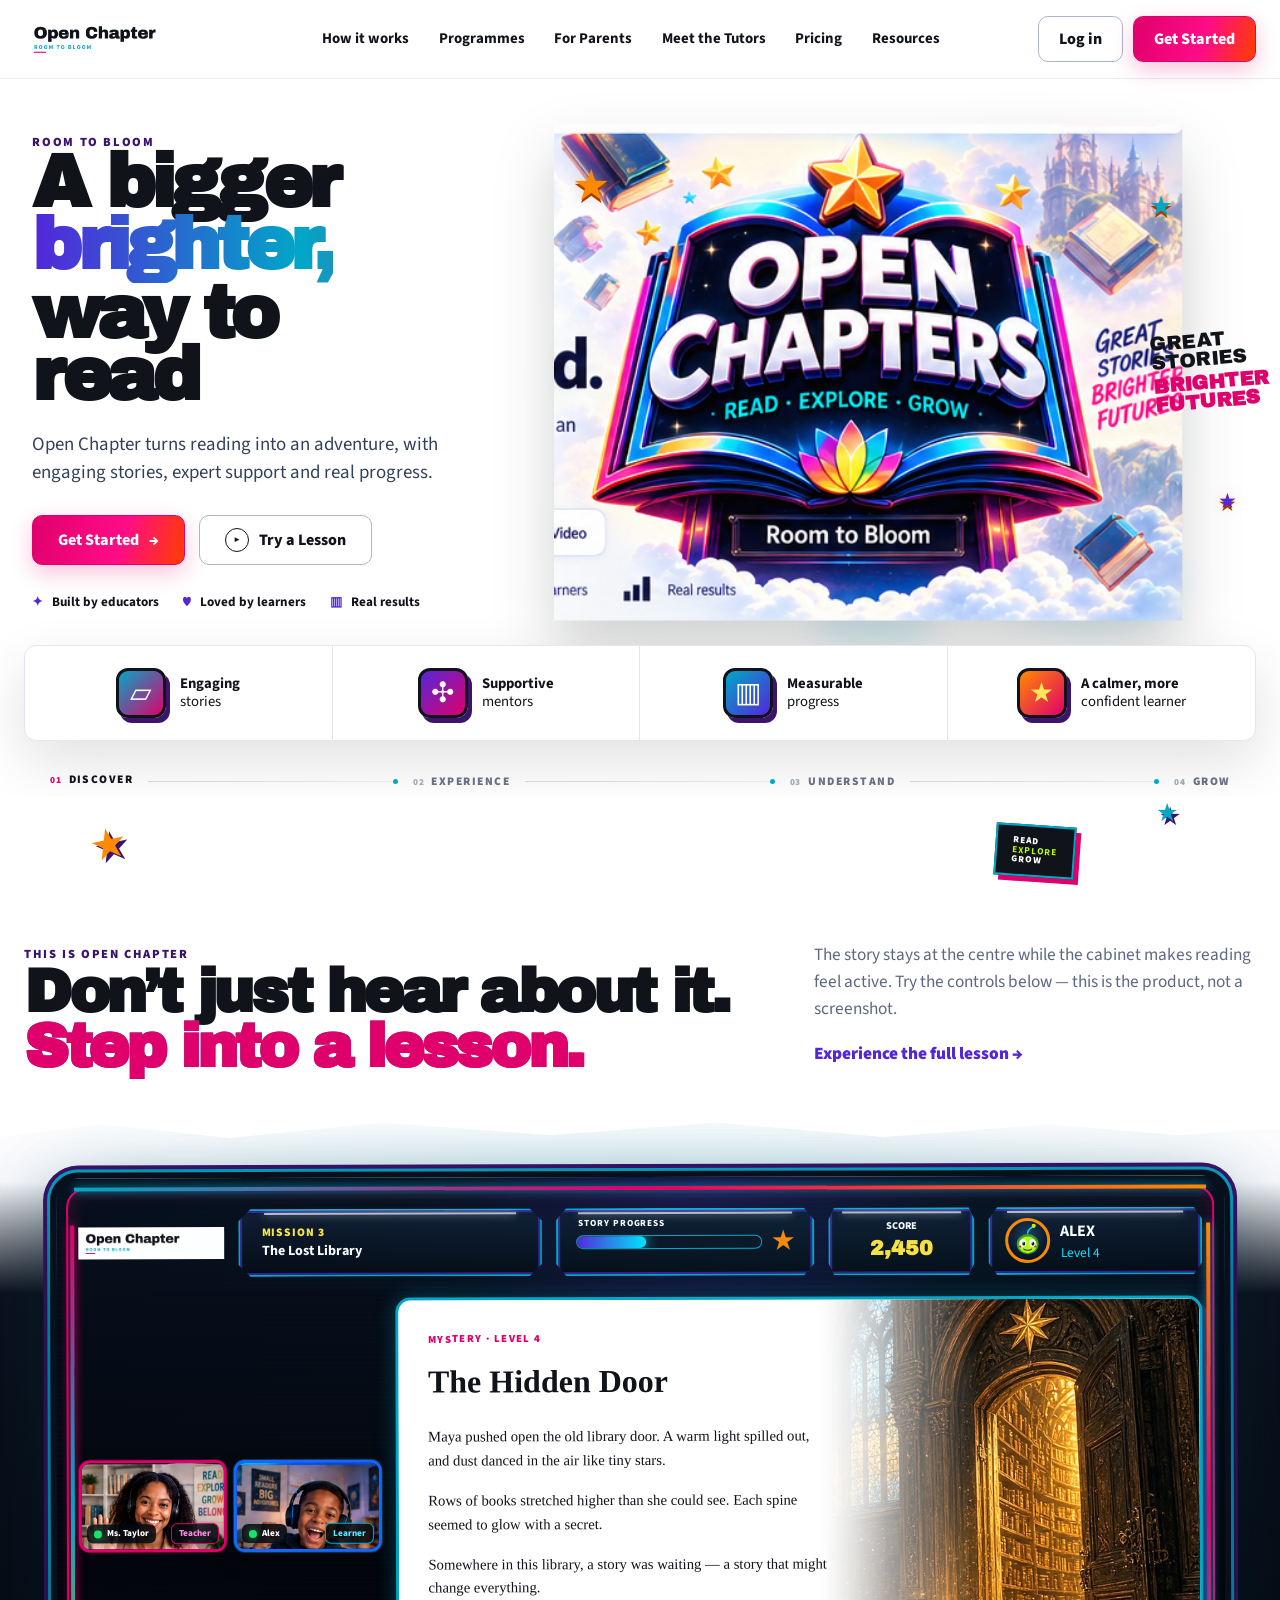
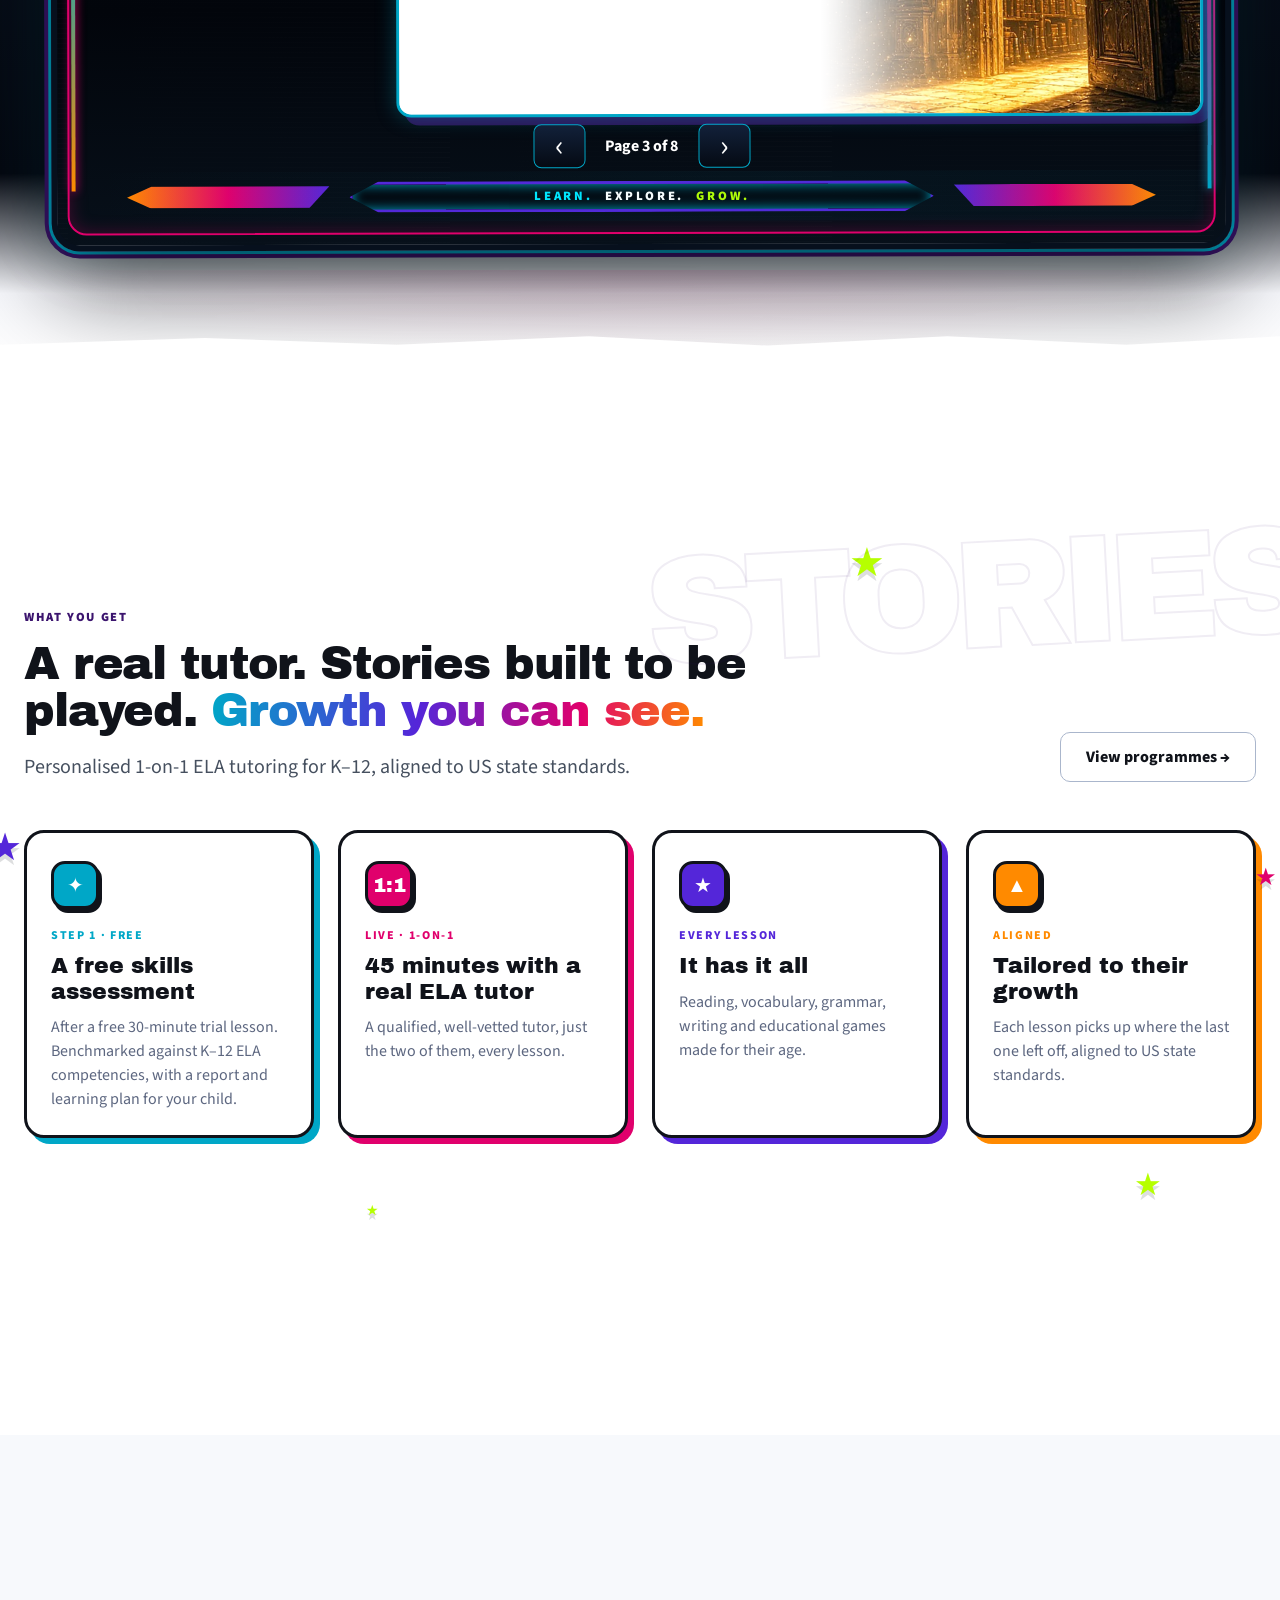
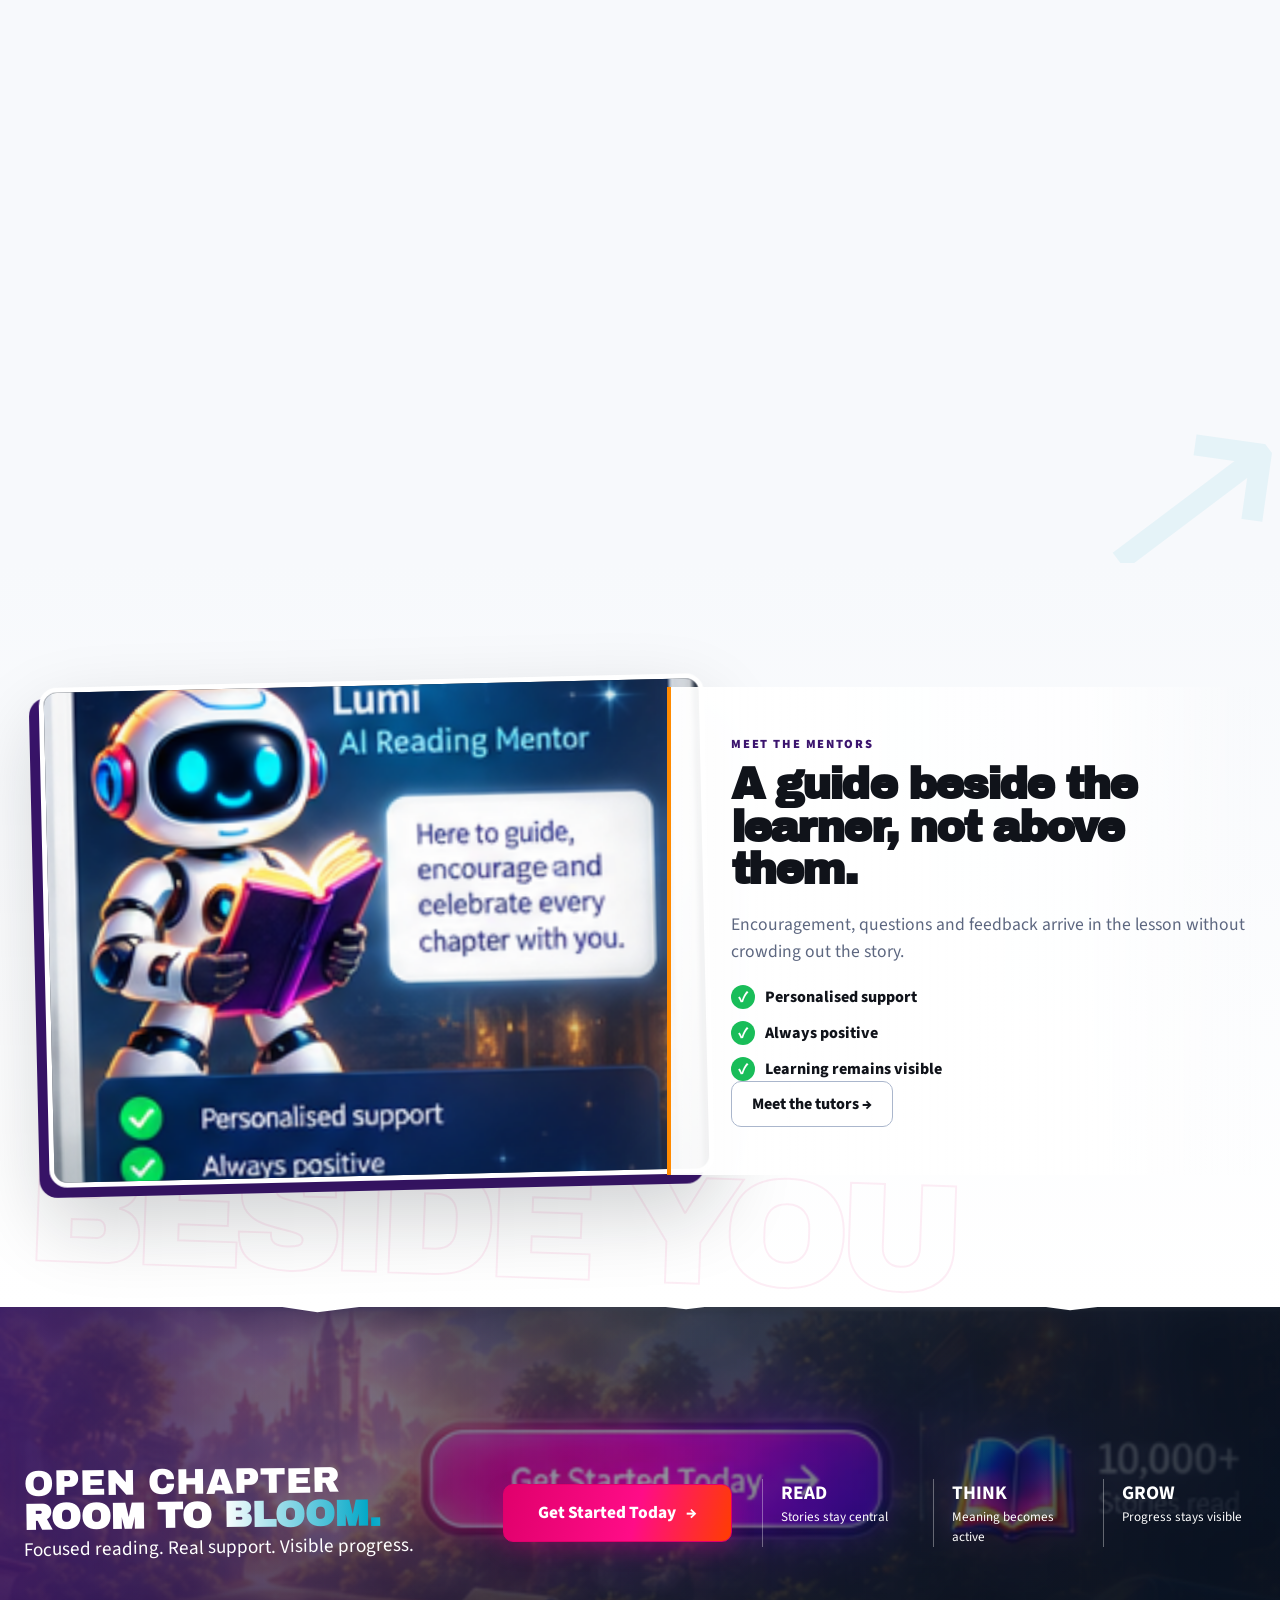
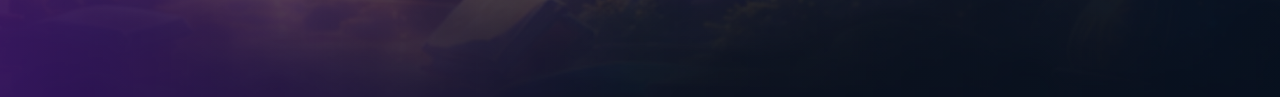
==== commit 2ba16b13: "Remove leaked mockup annotation divs. Drop the hidden class=ann review notes from the homepage, prog" ====
--- a/index.html
+++ b/index.html
@@ -110,7 +110,7 @@
 <div><div class="v24-card" style="--c:var(--magenta)"><span class="v24-badge">1:1</span><span class="tag">Live · 1-on-1</span><h3>45 minutes with a real ELA tutor</h3><p>A qualified, well-vetted tutor, just the two of them, every lesson.</p></div></div>
 <div><div class="v24-card" style="--c:var(--violet2)"><span class="v24-badge">★</span><span class="tag">Every lesson</span><h3>It has it all</h3><p>Reading, vocabulary, grammar, writing and educational games made for their age.</p></div></div>
 <div><div class="v24-card" style="--c:var(--orange)"><span class="v24-badge">▲</span><span class="tag">Aligned</span><h3>Tailored to their growth</h3><p>Each lesson picks up where the last one left off, aligned to US state standards.</p></div></div></div></div>
-<div class="ann" style="right:24px;top:24px"><b>H</b>Same PR6 .programmes-section + STORIES edge word. 4 × 3 cols, equal heights, no tilt.</div></section>
+</section>
 <div class="quiet-beat shell reveal"><span>03</span><i></i><p>From the excitement of the lesson to progress you can actually see.</p></div>
 <section class="content-section parent-section collision-section" id="parents"><span class="edge-mark edge-mark-parent" aria-hidden="true">↗</span><div class="shell parent-grid">
 <div class="parent-copy reveal"><p class="eyebrow">FOR PARENTS</p><h2>Real progress.<br/>A <em>brighter you.</em></h2><p>Detailed progress reports, reading insights and a supportive community make the learning underneath the fun visible.</p><a class="btn btn-outline btn-lg" href="progress.html">See progress →</a></div>
